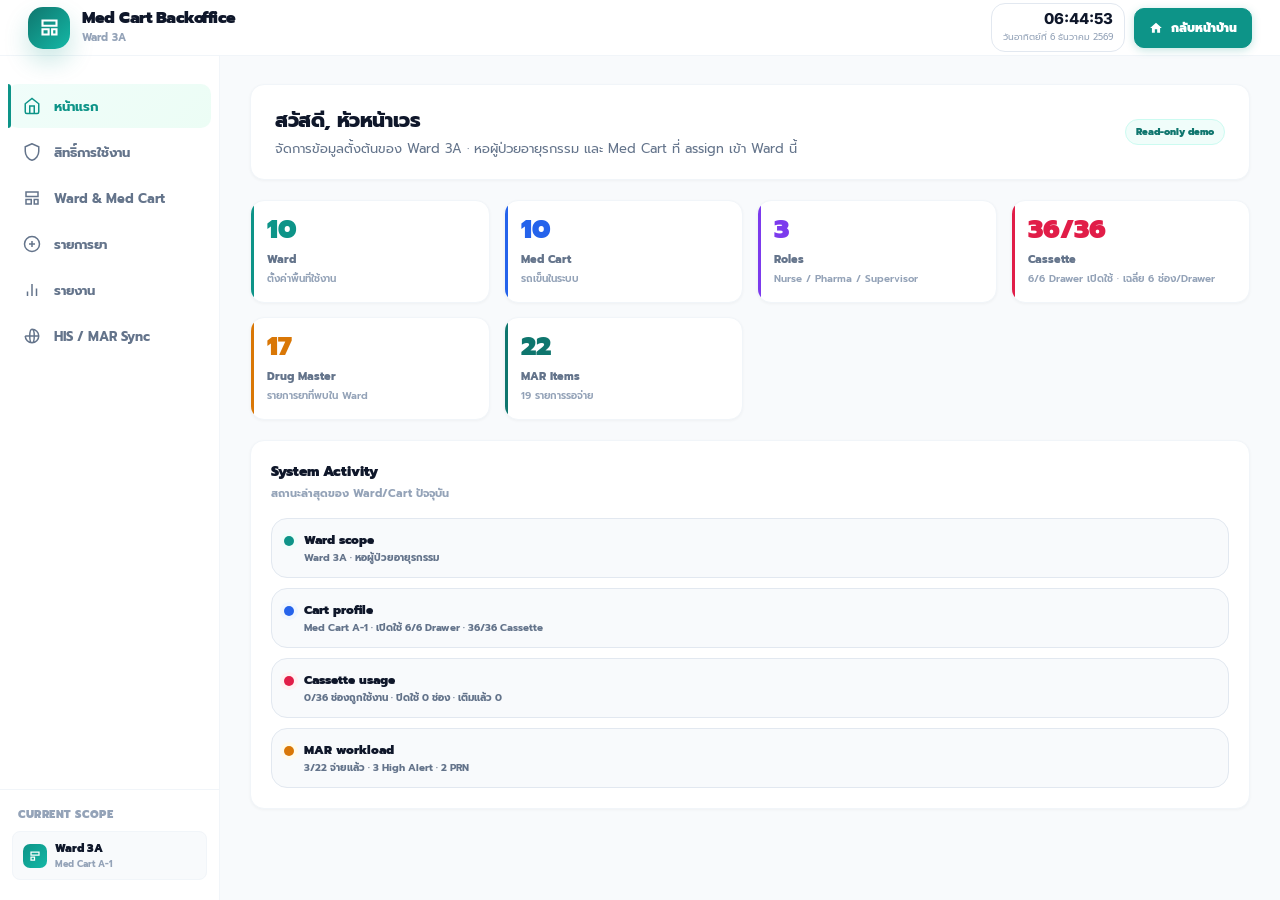
==== backoffice.html @ 848a408d "refactor: simplify backoffice dashboard, remove duplicated content - Removed hero section that dupli" ====
<!DOCTYPE html>
<html lang="th">
<head>
    <meta charset="UTF-8">
    <meta name="viewport" content="width=device-width, initial-scale=1.0">
    <title>ระบบหลังบ้าน | Med Cart</title>
    <link href="https://fonts.googleapis.com/css2?family=Prompt:wght@300;400;500;600;700;800&family=Inter:wght@400;600;700;800&display=swap" rel="stylesheet">
    <style>
        *, *::before, *::after { box-sizing: border-box; margin: 0; padding: 0; }
        :root {
            --green:#0D9488;
            --green-dark:#0F766E;
            --text-1:#0F172A;
            --text-2:#64748B;
            --text-3:#94A3B8;
            --border:#E2E8F0;
            --border-light:#F1F5F9;
            --bg:#F8FAFC;
            --white:#FFFFFF;
            --surface:#FFFFFF;
            --surface-2:#F8FAFC;
        }
        body {
            min-height: 100vh;
            font-family: 'Prompt','Inter',-apple-system,BlinkMacSystemFont,sans-serif;
            color: var(--text-1);
            background: var(--bg);
            overflow-x: hidden;
        }
        button { font-family: inherit; }
        .topbar {
            height: 56px;
            position: sticky;
            top: 0;
            z-index: 50;
            display: flex;
            align-items: center;
            justify-content: space-between;
            gap: 18px;
            padding: 0 28px;
            background: var(--white);
            border-bottom: 1px solid var(--border-light);
        }
        .brand { display:flex; align-items:center; gap:12px; min-width:0; }
        .brand-icon {
            width: 42px; height: 42px; border-radius: 15px;
            display:flex; align-items:center; justify-content:center;
            color:white; background:linear-gradient(135deg,var(--green-dark),#14B8A6);
            box-shadow:0 12px 24px rgba(13,148,136,0.22);
            flex-shrink:0;
        }
        .brand-title { font-size:16px; font-weight:900; letter-spacing:-.03em; line-height:1.1; }
        .brand-sub { font-size:10.5px; color:var(--text-3); margin-top:3px; font-weight:700; }
        .top-scope { display:flex; align-items:center; gap:8px; flex-wrap:wrap; justify-content:center; }
        .scope-chip {
            display:inline-flex; align-items:center; gap:7px;
            border:1px solid #CCFBF1; background:#F0FDFA; color:#0F766E;
            border-radius:999px; padding:7px 12px; font-size:11px; font-weight:850;
            white-space:nowrap;
        }
        .top-actions { display:flex; align-items:center; gap:9px; justify-content:flex-end; }
        .time-card {
            text-align:right; padding:7px 11px; border:1px solid var(--border);
            border-radius:14px; background:white;
        }
        .time { font-family:'Inter',sans-serif; font-weight:800; font-size:15px; line-height:1; }
        .date { font-size:9px; color:var(--text-3); margin-top:4px; white-space:nowrap; }
        .btn {
            border:1px solid var(--border); border-radius:10px; padding:10px 14px;
            background:white; color:var(--text-2); font-size:12px; font-weight:850;
            cursor:pointer; display:inline-flex; align-items:center; gap:8px;
            transition:transform .16s, box-shadow .16s, border-color .16s, background .16s;
        }
        .btn:hover { transform:translateY(-1px); box-shadow:0 4px 12px rgba(15,23,42,0.08); border-color:#CBD5E1; }
        .btn.primary { background: var(--green); color:white; border-color:var(--green); box-shadow:0 2px 8px rgba(13,148,136,0.25); }
        .btn.primary:hover { box-shadow:0 4px 16px rgba(13,148,136,0.35); }

        /* ── SIDEBAR LAYOUT ── */
        body { display:flex; flex-direction:column; }
        .bo-layout { display:flex; flex:1; min-height:calc(100vh - 56px); }
        .bo-sidebar {
            width:220px; flex-shrink:0; background:var(--white);
            border-right:1px solid var(--border-light);
            padding:20px 0; display:flex; flex-direction:column;
            overflow-y:auto;
        }
        .bo-sidebar-header { padding:0 16px 20px; border-bottom:1px solid var(--border-light); margin-bottom:16px; }
        .bo-brand-compact { display:flex; align-items:center; gap:10px; }
        .bo-brand-compact-icon { width:32px; height:32px; border-radius:10px; background:linear-gradient(135deg,var(--green-dark),#14B8A6); display:flex; align-items:center; justify-content:center; color:white; font-weight:700; font-size:14px; }
        .bo-sidebar-nav { flex:1; display:flex; flex-direction:column; gap:2px; padding:0 8px; }
        .bo-nav-item {
            display:flex; align-items:center; gap:12px; padding:12px 14px; cursor:pointer;
            border-radius:10px; font-size:13px; font-weight:700; color:var(--text-2);
            transition:all .15s; position:relative;
        }
        .bo-nav-item:hover { background:var(--bg); color:var(--text-1); }
        .bo-nav-item.active { background:linear-gradient(135deg,#F0FDFA,#ECFDF5); color:var(--green); }
        .bo-nav-item.active::before { content:''; position:absolute; left:0; width:3px; height:100%; background:var(--green); border-radius:0 3px 3px 0; }
        .bo-nav-icon { width:20px; height:20px; display:flex; align-items:center; justify-content:center; flex-shrink:0; }
        .bo-sidebar-bottom { padding:16px 12px 0; border-top:1px solid var(--border-light); margin-top:auto; }
        .bo-sidebar-context { font-size:11px; font-weight:850; color:var(--text-3); text-transform:uppercase; letter-spacing:.05em; margin-bottom:8px; padding:0 6px; }
        .bo-context-chip { display:flex; align-items:center; gap:8px; background:var(--bg); border:1px solid var(--border-light); border-radius:8px; padding:8px 10px; font-size:12px; color:var(--text-1); font-weight:700; }

        .bo-content { flex:1; display:flex; flex-direction:column; overflow-y:auto; background:var(--bg); }
        .bo-body { padding:28px; flex:1; }
        .bo-inner { max-width:1000px; margin:0 auto; display:flex; flex-direction:column; gap:20px; width:100%; }

        /* ── Welcome Bar ── */
        .bo-welcome {
            display:flex; align-items:center; justify-content:space-between; gap:16px;
            background:var(--white); border:1px solid var(--border-light); border-radius:14px;
            padding:20px 24px; box-shadow:0 1px 3px rgba(0,0,0,0.04);
        }
        .bo-welcome-title { font-size:20px; font-weight:800; color:var(--text-1); letter-spacing:-.02em; }
        .bo-welcome-sub { font-size:13px; color:var(--text-2); margin-top:4px; line-height:1.5; }
        .bo-welcome-sub strong { color:var(--green); font-weight:800; }
        .bo-welcome-right { display:flex; align-items:center; gap:8px; flex-shrink:0; }
        .bo-hero {
            display:grid; grid-template-columns:minmax(0,1fr) 320px; gap:18px;
            background:var(--white); border:1px solid var(--border-light);
            border-radius:16px; padding:24px; position:relative; overflow:hidden;
            box-shadow:0 1px 3px rgba(0,0,0,0.04);
        }
        .bo-hero::before {
            content:''; position:absolute; left:0; top:0; width:4px; height:100%;
            background:var(--green); border-radius:16px 0 0 16px;
        }
        .bo-kicker { font-size:10px; font-weight:900; letter-spacing:.1em; text-transform:uppercase; color:var(--text-3); }
        .bo-title { font-size:24px; font-weight:900; letter-spacing:-.02em; margin-top:6px; color:var(--text-1); }
        .bo-sub { font-size:13px; line-height:1.7; color:var(--text-2); max-width:650px; margin-top:8px; }
        .chip-row { display:flex; gap:8px; flex-wrap:wrap; margin-top:16px; }
        .bo-chip {
            font-size:9.5px; font-weight:900; border-radius:999px; padding:5px 10px;
            background:white; border:1px solid var(--bo-border,#E2E8F0);
            color:var(--bo-color,#0D9488);
        }
        .bo-hero .bo-chip { background:#F0FDFA; border-color:#CCFBF1; color:#0F766E; }
        .bo-hero-card {
            background:var(--bg); border:1px solid var(--border-light);
            border-radius:16px; padding:18px; backdrop-filter:none; position:relative; z-index:1;
        }
        .bo-hero-card .label { font-size:10px; font-weight:850; color:var(--text-3); text-transform:uppercase; letter-spacing:.12em; }
        .bo-hero-card .value { font-size:20px; font-weight:950; margin-top:6px; color:var(--green); }
        .bo-hero-card .note { font-size:12px; line-height:1.6; color:var(--text-2); margin-top:10px; }
        .bo-stat-grid { display:grid; grid-template-columns:repeat(4,minmax(0,1fr)); gap:14px; }
        .bo-stat {
            background:var(--white); border:1px solid var(--border-light); border-radius:14px; padding:16px;
            box-shadow:0 1px 3px rgba(0,0,0,0.04); min-height:100px; position:relative; overflow:hidden;
        }
        .bo-stat::before { content:''; position:absolute; inset:0 auto 0 0; width:3px; background:var(--bo-accent,#0D9488); border-radius:0 2px 2px 0; }
        .bo-stat-num { font-size:26px; font-weight:900; color:var(--bo-accent,#0D9488); line-height:1; }
        .bo-stat-label { font-size:11px; color:var(--text-2); font-weight:800; margin-top:8px; }
        .bo-stat-sub { font-size:10px; color:var(--text-3); font-weight:600; margin-top:4px; line-height:1.4; }
        .bo-grid { display:grid; grid-template-columns:1fr 300px; gap:20px; align-items:start; }
        .bo-panel { background:var(--white); border:1px solid var(--border-light); border-radius:14px; padding:20px; box-shadow:0 1px 3px rgba(0,0,0,0.04); }
        .bo-panel-head { display:flex; align-items:center; justify-content:space-between; gap:12px; margin-bottom:16px; }
        .bo-panel-title { font-size:14px; font-weight:900; color:var(--text-1); }
        .bo-panel-sub { font-size:11px; color:var(--text-3); font-weight:700; margin-top:3px; }
        .bo-mod-grid { display:grid; grid-template-columns:repeat(2,minmax(0,1fr)); gap:12px; }
        .bo-module {
            border:1.5px solid var(--bo-border,#E2E8F0); background:var(--white);
            border-radius:14px; padding:16px; min-height:120px; display:flex; flex-direction:column; gap:12px;
            cursor:pointer; transition:transform .15s, box-shadow .15s, border-color .15s; text-align:left;
        }
        .bo-module:hover { transform:translateY(-1px); box-shadow:0 4px 12px rgba(15,23,42,0.08); border-color:var(--bo-color,#0D9488); }
        .bo-module.locked { opacity:0.6; cursor:not-allowed; }
        .bo-module-top { display:flex; align-items:flex-start; justify-content:space-between; gap:12px; }
        .bo-module-icon {
            width:40px; height:40px; border-radius:12px; display:flex; align-items:center; justify-content:center;
            color:white; background:var(--bo-color,#0D9488);
            box-shadow:0 4px 12px rgba(13,148,136,0.2);
            flex-shrink:0;
        }
        .bo-module-title { font-size:13px; font-weight:900; color:var(--text-1); }
        .bo-module-desc { font-size:11px; color:var(--text-2); line-height:1.5; font-weight:600; }
        .bo-module-foot { margin-top:auto; display:flex; align-items:center; justify-content:space-between; gap:8px; font-size:10px; }
        .bo-timeline { display:flex; flex-direction:column; gap:10px; }
        .bo-log { display:flex; align-items:flex-start; gap:10px; padding:12px; background:#F8FAFC; border:1px solid #E2E8F0; border-radius:16px; }
        .bo-log-dot { width:10px; height:10px; border-radius:50%; background:var(--bo-color,#0D9488); margin-top:5px; flex-shrink:0; box-shadow:0 0 0 4px var(--bo-bg,#F0FDFA); }
        .bo-log-title { font-size:12px; font-weight:900; color:#0F172A; }
        .bo-log-sub { font-size:10px; color:#64748B; font-weight:650; margin-top:2px; line-height:1.4; }
        .toast {
            position:fixed; left:50%; bottom:28px; transform:translateX(-50%) translateY(20px);
            background:#0F172A; color:white; padding:12px 18px; border-radius:999px;
            font-size:12px; font-weight:800; opacity:0; pointer-events:none;
            transition:all .22s ease; z-index:10080; box-shadow:0 16px 38px rgba(15,23,42,0.26);
        }
        .toast.show { opacity:1; transform:translateX(-50%) translateY(0); }
        /* ── PERMISSION MODAL ──────────────────────── */
        .modal-backdrop {
            display:none; position:fixed; inset:0; z-index:10050;
            align-items:center; justify-content:center;
            background:rgba(15,23,42,0.5); backdrop-filter:blur(10px); padding:20px;
        }
        .modal-card {
            width:100%; max-width:780px; height:88vh; max-height:88vh; overflow:hidden;
            display:flex; flex-direction:column;
            background:white; border-radius:24px; box-shadow:0 32px 80px rgba(0,0,0,0.28);
        }

        /* Header */
        .modal-head {
            position:relative; overflow:hidden;
            background:var(--white); color:var(--text-1); flex-shrink:0;
            border-bottom:2px solid var(--green);
        }
        .modal-head::before {
            content:''; position:absolute; width:300px; height:300px; border-radius:50%;
            background:transparent; top:-120px; right:-60px; pointer-events:none;
        }
        .modal-head::after {
            content:''; position:absolute; width:160px; height:160px; border-radius:50%;
            background:transparent; bottom:-60px; left:60px; pointer-events:none;
        }
        .modal-head-top {
            position:relative; z-index:1;
            padding:22px 24px 16px; display:flex; align-items:flex-start;
            justify-content:space-between; gap:12px;
        }
        .modal-head-left { display:flex; align-items:center; gap:14px; }
        .modal-head-icon {
            width:46px; height:46px; border-radius:14px; flex-shrink:0;
            background:var(--bg); display:flex; align-items:center; justify-content:center; color:var(--green);
        }
        .modal-title { font-size:19px; font-weight:900; letter-spacing:-.3px; color:var(--text-1); }
        .modal-sub { font-size:12px; color:var(--text-2); margin-top:3px; }
        .modal-chips { display:flex; gap:8px; margin-top:9px; }
        .modal-chip {
            background:var(--bg); border:1px solid var(--border-light);
            border-radius:999px; padding:4px 11px; font-size:11px; font-weight:700; color:var(--text-2);
        }
        .modal-chip strong { font-weight:900; margin-right:2px; color:var(--text-1); }
        .modal-close {
            width:34px; height:34px; border:1px solid var(--border); border-radius:10px;
            background:white; color:var(--text-2); cursor:pointer;
            display:flex; align-items:center; justify-content:center; flex-shrink:0;
            transition:background .15s, color .15s;
        }
        .modal-close:hover { background:var(--bg); color:var(--text-1); }

        /* Tabs inside header */
        .modal-tabs {
            position:relative; z-index:1;
            display:flex; padding:0 24px;
            border-top:1px solid var(--border-light);
        }
        .modal-tab {
            padding:12px 18px; font-size:13px; font-weight:800; cursor:pointer;
            border:none; background:transparent; color:var(--text-2);
            font-family:'Prompt',sans-serif; border-bottom:3px solid transparent;
            transition:color .18s, border-color .18s;
        }
        .modal-tab.active { color:var(--green); border-bottom-color:var(--green); }
        .modal-tab:hover:not(.active) { color:var(--text-1); }

        /* Body */
        .modal-body { flex:1; overflow:hidden; padding:0; min-height:1px; }

        /* ── ROLE PERMISSION MATRIX (Tab 1) ───── */
        .pm-matrix-wrap { overflow-x:auto; }
        .pm-matrix { width:100%; border-collapse:collapse; min-width:420px; }
        .pm-matrix thead th {
            padding:14px 10px 12px; font-size:11px; font-weight:800; color:#64748B;
            text-align:center; border-bottom:2px solid #F1F5F9;
            background:white; position:sticky; top:0; z-index:2;
        }
        .pm-matrix thead th.pm-col-left { text-align:left; padding-left:20px; min-width:190px; }
        .pm-matrix tbody tr:hover td { background:#FAFBFE; }
        .pm-matrix tbody td {
            padding:11px 10px; border-bottom:1px solid #F8FAFC;
            vertical-align:middle; text-align:center;
        }
        .pm-matrix tbody td.pm-col-left { text-align:left; padding-left:20px; padding-right:12px; }
        .pm-matrix tbody tr:last-child td { border-bottom:none; }
        .pm-role-col-head { display:flex; flex-direction:column; align-items:center; gap:5px; }
        .pm-role-col-icon { width:32px; height:32px; border-radius:10px; margin-bottom:1px; display:flex; align-items:center; justify-content:center; }
        .pm-role-col-count { font-size:10px; font-weight:800; border-radius:999px; padding:2px 9px; }
        .pm-perm-icon { width:30px; height:30px; border-radius:8px; flex-shrink:0; display:flex; align-items:center; justify-content:center; }
        .pm-perm-name { font-size:13px; font-weight:800; color:#0F172A; }
        .pm-perm-desc { font-size:11px; color:#94A3B8; margin-top:1px; }

        /* Toggle switch */
        .pm-toggle { position:relative; width:44px; height:26px; flex-shrink:0; display:inline-block; cursor:pointer; }
        .pm-toggle-track { position:absolute; inset:0; border-radius:999px; background:#CBD5E1; transition:background .2s; }
        .pm-toggle-knob { position:absolute; top:3px; left:3px; width:20px; height:20px; border-radius:50%; background:white; box-shadow:0 1px 4px rgba(0,0,0,0.22); transition:transform .2s; }
        .pm-toggle.on .pm-toggle-track { background:linear-gradient(135deg,#059669,#10B981); }
        .pm-toggle.on .pm-toggle-knob { transform:translateX(18px); }

        /* ── MASTER-DETAIL LAYOUT (Tab 2) ── */
        .pm-md-layout { display:flex; height:100%; }
        /* Left panel — user list */
        .pm-md-left {
            width:220px; flex-shrink:0; display:flex; flex-direction:column;
            border-right:1.5px solid #F1F5F9; overflow:hidden;
        }
        .pm-md-search { padding:10px 12px; border-bottom:1px solid #F1F5F9; flex-shrink:0; }
        .pm-md-search-wrap { position:relative; }
        .pm-md-search-icon { position:absolute; left:9px; top:50%; transform:translateY(-50%); color:#94A3B8; pointer-events:none; }
        .pm-md-search-input { width:100%; padding:7px 28px 7px 30px; border:1.5px solid #E2E8F0; border-radius:9px; font-family:'Prompt',sans-serif; font-size:11px; background:#F8FAFC; color:#0F172A; outline:none; transition:border-color .15s; }
        .pm-md-search-input:focus { border-color:#A78BFA; background:white; }
        .pm-md-clear { position:absolute; right:8px; top:50%; transform:translateY(-50%); border:none; background:none; cursor:pointer; color:#94A3B8; font-size:15px; line-height:1; padding:0; }
        .pm-rf-bar { display:flex; gap:4px; padding:6px 12px 10px; flex-wrap:wrap; flex-shrink:0; border-bottom:1px solid #F1F5F9; }
        .pm-rf-chip { border:1.5px solid #E2E8F0; border-radius:999px; padding:4px 10px; font-family:'Prompt',sans-serif; font-size:10px; font-weight:800; cursor:pointer; background:white; color:#64748B; transition:all .12s; white-space:nowrap; }
        .pm-rf-chip.active { border-color:#C4B5FD; color:#6D28D9; background:#F5F3FF; }
        .pm-user-list { flex:1; overflow-y:auto; }
        .pm-user-item {
            display:flex; align-items:center; gap:9px; padding:10px 12px;
            cursor:pointer; transition:background .1s; border-bottom:1px solid #F8FAFC; user-select:none;
        }
        .pm-user-item:hover { background:#F8FAFC; }
        .pm-user-item.selected { background:#F5F3FF; border-left:3px solid #7C3AED; padding-left:9px; }
        .pm-ov-count { font-size:9px; font-weight:900; border-radius:999px; padding:2px 6px; background:#EDE9FE; color:#6D28D9; white-space:nowrap; flex-shrink:0; }
        /* Right panel — permission detail */
        .pm-md-right { flex:1; overflow-y:auto; min-width:0; display:flex; flex-direction:column; }
        .pm-detail-empty {
            flex:1; display:flex; flex-direction:column; align-items:center; justify-content:center;
            color:#94A3B8; font-size:13px; text-align:center; gap:10px; padding:32px;
        }
        .pm-detail-header { padding:16px 20px 14px; border-bottom:2px solid #F1F5F9; flex-shrink:0; }
        .pm-detail-perm-row {
            display:flex; align-items:center; gap:12px; padding:13px 20px;
            border-bottom:1px solid #F8FAFC; transition:background .1s;
        }
        .pm-detail-perm-row:last-child { border-bottom:none; }
        .pm-detail-perm-row.overridden { background:#FFFBEB; }
        .pm-detail-perm-row:hover { background:#FAFBFE; }
        .pm-detail-perm-row.overridden:hover { background:#FEF9C3; }
        .pm-pov-icon { width:30px; height:30px; border-radius:9px; flex-shrink:0; display:flex; align-items:center; justify-content:center; }
        .pm-pov-info { flex:1; min-width:0; }
        .pm-pov-name { font-size:12px; font-weight:800; color:#0F172A; }
        .pm-pov-desc { font-size:10px; color:#94A3B8; margin-top:1px; }
        /* 3-way segmented control */
        .pm-seg3 { display:flex; border:1.5px solid #E2E8F0; border-radius:10px; overflow:hidden; flex-shrink:0; }
        .pm-seg3-btn {
            border:none; padding:7px 11px; font-family:'Prompt',sans-serif;
            font-size:11px; font-weight:800; cursor:pointer; color:#94A3B8;
            background:transparent; transition:all .13s; white-space:nowrap;
        }
        .pm-seg3-btn + .pm-seg3-btn { border-left:1.5px solid #E2E8F0; }
        .pm-seg3-btn.s-role    { background:#F1F5F9; color:#475569; }
        .pm-seg3-btn.s-include { background:#D1FAE5; color:#047857; }
        .pm-seg3-btn.s-exclude { background:#FEE2E2; color:#B91C1C; }
        /* Shared */
        .pm-avatar { width:36px; height:36px; border-radius:10px; flex-shrink:0; display:flex; align-items:center; justify-content:center; color:white; font-size:12px; font-weight:900; }
        .pm-user-name { font-size:12px; font-weight:800; color:#0F172A; }
        .pm-user-meta { font-size:10px; color:#94A3B8; margin-top:1px; }
        .pm-role-pill { display:inline-block; border-radius:999px; padding:2px 8px; font-size:10px; font-weight:800; }
        .pm-no-results { padding:28px 12px; text-align:center; color:#94A3B8; font-size:12px; line-height:1.7; }

        /* Foot */
        .modal-foot {
            padding:14px 24px; border-top:1px solid #F1F5F9;
            display:flex; gap:10px; flex-shrink:0;
        }
        .modal-foot button { flex:1; justify-content:center; }
        /* ── WARD & MED CART MODAL ─────────────── */
        .wm-md-layout { display:flex; height:100%; min-height:0; }
        .wm-md-left {
            width:240px; height:100%; flex-shrink:0; display:flex; flex-direction:column;
            border-right:1.5px solid #F1F5F9; overflow:hidden;
        }
        .wm-left-head {
            padding:12px 14px; border-bottom:1px solid #F1F5F9;
            display:flex; align-items:center; justify-content:space-between; flex-shrink:0;
        }
        .wm-left-title { font-size:11px; font-weight:900; color:#64748B; text-transform:uppercase; letter-spacing:.08em; }
        .wm-left-tools {
            padding:10px 12px; border-bottom:1px solid #F1F5F9; display:flex; flex-direction:column; gap:8px;
            background:#FBFCFD; flex-shrink:0;
        }
        .wm-search { position:relative; }
        .wm-search svg { position:absolute; left:10px; top:50%; transform:translateY(-50%); color:#94A3B8; pointer-events:none; }
        .wm-search input {
            width:100%; border:1.5px solid #E2E8F0; border-radius:10px; padding:8px 30px 8px 32px;
            font-family:'Prompt',sans-serif; font-size:11px; font-weight:650; color:#0F172A; outline:none;
            background:white; transition:border-color .15s, box-shadow .15s;
        }
        .wm-search input:focus { border-color:#0D9488; box-shadow:0 0 0 3px rgba(13,148,136,0.08); }
        .wm-search button {
            position:absolute; right:8px; top:50%; transform:translateY(-50%); border:none; background:transparent;
            color:#94A3B8; cursor:pointer; font-size:15px; line-height:1;
        }
        .wm-filter-row { display:flex; gap:5px; flex-wrap:wrap; }
        .wm-filter-chip {
            border:1.5px solid #E2E8F0; border-radius:999px; padding:4px 8px;
            font-family:'Prompt',sans-serif; font-size:9.5px; font-weight:850; color:#64748B; background:white;
            cursor:pointer; transition:all .12s;
        }
        .wm-filter-chip.active { border-color:#99F6E4; color:#0F766E; background:#F0FDFA; }
        .wm-add-btn {
            width:26px; height:26px; border-radius:8px;
            background:linear-gradient(135deg,#0D9488,#14B8A6);
            color:white; border:none; cursor:pointer; font-size:18px; line-height:1;
            display:flex; align-items:center; justify-content:center;
            transition:transform .15s, box-shadow .15s;
        }
        .wm-add-btn:hover { transform:scale(1.1); box-shadow:0 4px 12px rgba(13,148,136,0.3); }
        .wm-item-list { flex:1; overflow-y:auto; min-height:0; }
        .wm-item {
            display:flex; align-items:center; gap:10px;
            padding:10px 14px; cursor:pointer; border-bottom:1px solid #F8FAFC;
            transition:background .1s; position:relative;
        }
        .wm-item:hover { background:#F8FAFC; }
        .wm-item.selected { background:#F0FDF9; border-left:3px solid #0D9488; padding-left:11px; }
        .wm-item-dot { width:8px; height:8px; border-radius:50%; flex-shrink:0; }
        .wm-item-info { flex:1; min-width:0; }
        .wm-item-name { font-size:12px; font-weight:800; color:#0F172A; white-space:nowrap; overflow:hidden; text-overflow:ellipsis; }
        .wm-item-sub  { font-size:10px; color:#94A3B8; margin-top:1px; white-space:nowrap; overflow:hidden; text-overflow:ellipsis; }
        .wm-status-dot { width:7px; height:7px; border-radius:50%; flex-shrink:0; }
        .wm-status-dot.active      { background:#10B981; }
        .wm-status-dot.inactive    { background:#CBD5E1; }
        .wm-status-dot.maintenance { background:#F59E0B; }

        /* Right panel — form */
        .wm-md-right { flex:1; overflow-y:auto; min-width:0; min-height:0; display:flex; flex-direction:column; }
        .wm-empty {
            flex:1; display:flex; flex-direction:column; align-items:center; justify-content:center;
            color:#94A3B8; font-size:13px; text-align:center; gap:10px; padding:32px;
        }
        .wm-form-wrap { padding:20px 24px; display:flex; flex-direction:column; gap:0; }
        .wm-form-hero {
            display:flex; align-items:center; gap:14px; margin-bottom:20px;
            padding-bottom:18px; border-bottom:2px solid #F1F5F9;
        }
        .wm-form-avatar {
            width:50px; height:50px; border-radius:15px; flex-shrink:0;
            display:flex; align-items:center; justify-content:center;
            font-size:18px; font-weight:900; color:white;
        }
        .wm-form-hero-name { font-size:17px; font-weight:900; color:#0F172A; }
        .wm-form-hero-sub  { font-size:12px; color:#94A3B8; margin-top:3px; }
        .wm-section-head { font-size:10px; font-weight:900; color:#94A3B8; text-transform:uppercase; letter-spacing:.1em; margin-bottom:10px; margin-top:18px; }
        .wm-section-head:first-child { margin-top:0; }
        .wm-field-grid { display:grid; grid-template-columns:1fr 1fr; gap:10px; }
        .wm-field { display:flex; flex-direction:column; gap:5px; }
        .wm-field.full { grid-column:1/-1; }
        .wm-label { font-size:10px; font-weight:800; color:#475569; text-transform:uppercase; letter-spacing:.06em; }
        .wm-input, .wm-select {
            border:1.5px solid #E2E8F0; border-radius:10px; padding:9px 12px;
            font-family:'Prompt',sans-serif; font-size:13px; font-weight:600; color:#0F172A;
            background:white; outline:none; transition:border-color .15s, box-shadow .15s;
            width:100%;
        }
        .wm-input:focus, .wm-select:focus { border-color:#0D9488; box-shadow:0 0 0 3px rgba(13,148,136,0.1); }
        .wm-input[readonly] { background:#F8FAFC; color:#64748B; cursor:default; }
        .wm-select { cursor:pointer; }
        .wm-status-row { display:flex; gap:8px; }
        .wm-status-opt {
            flex:1; display:flex; align-items:center; justify-content:center; gap:6px;
            border:1.5px solid #E2E8F0; border-radius:10px; padding:9px 8px;
            cursor:pointer; font-size:11px; font-weight:800; color:#64748B;
            transition:all .15s;
        }
        .wm-status-opt.active   { border-color:#10B981; background:#F0FDF4; color:#047857; }
        .wm-status-opt.maintenance { border-color:#F59E0B; background:#FFFBEB; color:#92400E; }
        .wm-status-opt.inactive { border-color:#94A3B8; background:#F8FAFC; color:#475569; }
        .wm-occ-bar { height:7px; background:#F1F5F9; border-radius:999px; overflow:hidden; margin-top:4px; }
        .wm-occ-fill { height:100%; border-radius:999px; transition:width .4s; }
        .wm-color-row { display:flex; gap:8px; flex-wrap:wrap; }
        .wm-color-swatch {
            width:28px; height:28px; border-radius:8px; cursor:pointer;
            border:2px solid transparent; transition:transform .15s, border-color .15s;
        }
        .wm-color-swatch:hover { transform:scale(1.15); }
        .wm-color-swatch.selected { border-color:#0F172A; transform:scale(1.1); }
        .wm-cart-link {
            display:flex; align-items:center; gap:10px; padding:10px 12px;
            background:#F0FDF9; border:1.5px solid #99F6E4; border-radius:12px; margin-top:4px;
        }
        .wm-cart-link-icon { width:30px; height:30px; border-radius:8px; background:#0D9488; color:white; display:flex; align-items:center; justify-content:center; flex-shrink:0; }
        .wm-divider { height:1px; background:#F1F5F9; margin:18px 0; }
        .wm-stat-row { display:grid; grid-template-columns:repeat(3,1fr); gap:8px; }
        .wm-stat-row.four { grid-template-columns:repeat(4,1fr); }
        .wm-stat-row.five { grid-template-columns:repeat(5,1fr); }
        .wm-stat-card { background:#F8FAFC; border:1px solid #F1F5F9; border-radius:10px; padding:10px 12px; }
        .wm-stat-val { font-size:20px; font-weight:900; color:#0F172A; line-height:1; }
        .wm-stat-lbl { font-size:10px; color:#94A3B8; font-weight:700; margin-top:4px; }
        .wm-insight-grid { display:grid; grid-template-columns:repeat(2,minmax(0,1fr)); gap:8px; margin-bottom:14px; }
        .wm-insight {
            background:#F8FAFC; border:1px solid #E2E8F0; border-radius:12px; padding:10px 12px;
            display:flex; align-items:flex-start; gap:9px;
        }
        .wm-insight-icon {
            width:28px; height:28px; border-radius:9px; display:flex; align-items:center; justify-content:center;
            flex-shrink:0; color:white; background:var(--wm-insight-color,#0D9488);
        }
        .wm-insight-title { font-size:11px; font-weight:900; color:#0F172A; }
        .wm-insight-sub { font-size:10px; color:#64748B; line-height:1.45; margin-top:2px; font-weight:650; }
        .wm-alert {
            border:1.5px solid var(--wm-alert-border,#FDE68A); border-radius:12px;
            background:var(--wm-alert-bg,#FFFBEB); padding:10px 12px; display:flex; gap:9px; align-items:flex-start;
            margin-bottom:14px;
        }
        .wm-alert strong { font-size:11px; color:var(--wm-alert-text,#92400E); }
        .wm-alert div { font-size:10px; color:#64748B; line-height:1.45; font-weight:650; }
        .wm-assignment-list { display:flex; flex-direction:column; gap:7px; margin-top:8px; }
        .wm-assignment {
            display:flex; align-items:center; justify-content:space-between; gap:10px;
            border:1px solid #E2E8F0; background:#F8FAFC; border-radius:10px; padding:9px 10px;
        }
        .wm-assignment-main { min-width:0; }
        .wm-assignment-title { font-size:11px; font-weight:900; color:#0F172A; white-space:nowrap; overflow:hidden; text-overflow:ellipsis; }
        .wm-assignment-sub { font-size:10px; color:#64748B; margin-top:1px; font-weight:650; }
        .wm-assignment-pill {
            border-radius:999px; padding:3px 8px; font-size:9.5px; font-weight:900;
            background:#F0FDFA; color:#0F766E; border:1px solid #99F6E4; white-space:nowrap;
        }
        .wm-empty-inline { color:#94A3B8; font-size:11px; line-height:1.6; text-align:center; padding:14px; border:1px dashed #CBD5E1; border-radius:12px; background:#F8FAFC; }
        .wm-drawer-map { background:#F8FAFC; border:1px solid #F1F5F9; border-radius:10px; padding:12px; }
        .wm-drawer-row { display:flex; align-items:center; gap:8px; margin-bottom:6px; }
        .wm-drawer-row:last-child { margin-bottom:0; }
        .wm-drawer-label { width:28px; height:28px; border-radius:7px; display:flex; align-items:center; justify-content:center; font-size:10px; font-weight:900; color:white; flex-shrink:0; }
        .wm-drawer-label.disabled { background:#CBD5E1 !important; color:#64748B; }
        .wm-cassette-row { display:flex; gap:5px; flex-wrap:wrap; }
        .wm-cassette { width:28px; height:28px; border-radius:6px; background:white; border:1.5px solid #E2E8F0; display:flex; align-items:center; justify-content:center; font-size:9px; font-weight:800; color:#94A3B8; }
        .wm-cassette.linked { border-color:#99F6E4; color:#0F766E; background:#F0FDFA; }
        .wm-cassette.assigned { border-color:#93C5FD; color:#1D4ED8; background:#EFF6FF; }
        .wm-cassette.in-progress { border-color:#FDE68A; color:#92400E; background:#FFFBEB; }
        .wm-cassette.filled { border-color:#86EFAC; color:#15803D; background:#F0FDF4; }
        .wm-cassette.disabled { border-color:#E2E8F0; color:#CBD5E1; background:#F1F5F9; }
        .wm-cassette.disabled.blocked { border-color:#FCA5A5; color:#991B1B; background:#FEF2F2; }
        .wm-cassette-note {
            display:flex; align-items:center; justify-content:space-between; gap:10px; flex-wrap:wrap;
            border:1px solid #E2E8F0; background:#F8FAFC; border-radius:10px; padding:9px 10px; margin-top:10px;
        }
        .wm-cassette-note-main { font-size:10px; color:#64748B; line-height:1.45; font-weight:700; }
        .wm-cassette-legend { display:flex; gap:6px; flex-wrap:wrap; }
        .wm-cassette-legend span {
            display:inline-flex; align-items:center; gap:5px; border:1px solid #E2E8F0; background:white;
            border-radius:999px; padding:3px 7px; font-size:9.5px; font-weight:850; color:#64748B;
        }
        .wm-cassette-legend i { width:8px; height:8px; border-radius:50%; display:inline-block; background:#CBD5E1; }
        .report-wrap { height:100%; overflow:auto; padding:18px; background:#F8FAFC; }
        .report-hero {
            border-radius:18px; padding:18px; color:white;
            background:linear-gradient(135deg,#0F766E 0%,#0D9488 55%,#14B8A6 100%);
            display:grid; grid-template-columns:1.35fr .65fr; gap:16px; align-items:stretch;
            box-shadow:0 4px 16px rgba(13,148,136,0.15);
        }
        .report-kicker { font-size:10px; font-weight:950; letter-spacing:.16em; text-transform:uppercase; color:rgba(255,255,255,0.8); }
        .report-title { font-size:24px; font-weight:950; letter-spacing:-.04em; margin-top:4px; color:white; }
        .report-sub { font-size:12px; color:rgba(255,255,255,0.85); line-height:1.6; margin-top:6px; max-width:560px; font-weight:650; }
        .report-hero-card { background:rgba(255,255,255,.12); border:1px solid rgba(255,255,255,.2); border-radius:14px; padding:14px; }
        .report-hero-card .label { font-size:10px; font-weight:900; color:rgba(255,255,255,0.8); text-transform:uppercase; letter-spacing:.12em; }
        .report-hero-card .value { font-size:26px; font-weight:950; margin-top:6px; line-height:1; color:white; }
        .report-hero-card .note { font-size:11px; color:rgba(255,255,255,0.85); margin-top:8px; line-height:1.5; font-weight:650; }
        .report-toolbar { display:flex; align-items:center; justify-content:space-between; gap:10px; flex-wrap:wrap; margin:14px 0; }
        .report-chip-row { display:flex; gap:7px; flex-wrap:wrap; }
        .report-chip {
            border:1px solid var(--border); background:white; color:var(--text-2); border-radius:999px;
            padding:5px 9px; font-size:10px; font-weight:850;
        }
        .report-chip.hot { border-color:#CCFBF1; color:#0F766E; background:#F0FDFA; }
        .report-actions { display:flex; gap:8px; flex-wrap:wrap; }
        .report-action-btn {
            border:1.5px solid var(--border); color:var(--text-2); background:white; border-radius:8px;
            font-family:'Prompt',sans-serif; font-size:10.5px; font-weight:900; padding:7px 10px; cursor:pointer;
            transition:all .15s;
        }
        .report-action-btn:hover { border-color:var(--green); color:var(--green); }
        .report-stat-grid { display:grid; grid-template-columns:repeat(4,minmax(0,1fr)); gap:10px; margin-bottom:12px; }
        .report-stat-card {
            background:white; border:1px solid #E2E8F0; border-radius:14px; padding:13px;
            box-shadow:0 8px 24px rgba(15,23,42,0.05);
        }
        .report-stat-val { font-size:22px; font-weight:950; color:var(--report-color,#0D9488); line-height:1; }
        .report-stat-label { font-size:10.5px; color:#334155; font-weight:900; margin-top:8px; }
        .report-stat-note { font-size:9.5px; color:#94A3B8; font-weight:700; margin-top:3px; line-height:1.4; }
        .report-layout { display:grid; grid-template-columns:1.15fr .85fr; gap:12px; align-items:start; }
        .report-panel {
            background:white; border:1px solid #E2E8F0; border-radius:16px; padding:14px;
            box-shadow:0 8px 24px rgba(15,23,42,0.05);
        }
        .report-panel + .report-panel { margin-top:12px; }
        .report-panel-head { display:flex; align-items:flex-start; justify-content:space-between; gap:12px; margin-bottom:12px; }
        .report-panel-title { font-size:13px; font-weight:950; color:#0F172A; }
        .report-panel-sub { font-size:10px; color:#94A3B8; font-weight:700; margin-top:2px; line-height:1.4; }
        .report-status-pill {
            border-radius:999px; padding:4px 8px; font-size:9.5px; font-weight:950; white-space:nowrap;
            border:1px solid var(--report-pill-border,#CCFBF1); background:var(--report-pill-bg,#F0FDFA); color:var(--report-pill-color,#0F766E);
        }
        .report-progress { height:9px; border-radius:999px; background:#F1F5F9; overflow:hidden; margin:10px 0 12px; }
        .report-progress span { display:block; height:100%; width:0; background:linear-gradient(90deg,#0D9488,#14B8A6); border-radius:999px; }
        .report-table { display:flex; flex-direction:column; gap:8px; }
        .report-row {
            display:grid; grid-template-columns:1fr auto; gap:10px; align-items:center;
            border:1px solid #F1F5F9; background:#F8FAFC; border-radius:12px; padding:10px;
        }
        .report-row-title { font-size:11px; font-weight:900; color:#0F172A; }
        .report-row-sub { font-size:9.8px; color:#64748B; font-weight:650; margin-top:2px; line-height:1.45; }
        .report-row-val { font-size:13px; font-weight:950; color:var(--report-row-color,#0D9488); white-space:nowrap; }
        .report-log-list { display:flex; flex-direction:column; gap:8px; }
        .report-log {
            display:grid; grid-template-columns:auto 1fr auto; gap:10px; align-items:flex-start;
            border:1px solid #F1F5F9; background:#F8FAFC; border-radius:12px; padding:10px;
        }
        .report-log-dot { width:10px; height:10px; border-radius:50%; margin-top:4px; background:var(--report-log-color,#0D9488); box-shadow:0 0 0 4px var(--report-log-bg,#F0FDFA); }
        .report-log-title { font-size:11px; font-weight:900; color:#0F172A; }
        .report-log-sub { font-size:9.8px; color:#64748B; font-weight:650; line-height:1.45; margin-top:2px; }
        .report-log-time { font-size:9.5px; color:#94A3B8; font-weight:850; white-space:nowrap; }
        .wm-danger-zone { margin-top:4px; padding:12px; background:#FFF1F2; border:1px solid #FECDD3; border-radius:10px; display:flex; align-items:center; justify-content:space-between; gap:12px; }
        .wm-danger-text { font-size:11px; color:#BE123C; font-weight:700; }
        .wm-danger-btn { border:1.5px solid #FECDD3; background:white; color:#BE123C; border-radius:8px; padding:6px 12px; font-size:11px; font-weight:800; cursor:pointer; font-family:'Prompt',sans-serif; transition:all .15s; }
        .wm-danger-btn:hover { background:#FFF1F2; border-color:#FB7185; }

        @media (max-width: 980px) {
            .topbar { height:auto; padding:14px 18px; align-items:flex-start; flex-direction:column; }
            .top-actions { width:100%; justify-content:space-between; }
            .bo-sidebar { display:none; }
            .bo-stat-grid { grid-template-columns:repeat(3,minmax(0,1fr)); }
            .bo-welcome { flex-direction:column; text-align:center; }
        }
        @media (max-width: 640px) {
            .bo-body { padding:16px; }
            .bo-stat-grid { grid-template-columns:1fr 1fr; }
            .bo-welcome-title { font-size:18px; }
            .time-card { display:none; }
            .wm-md-layout { flex-direction:column; }
            .wm-md-left { width:100%; height:260px; border-right:none; border-bottom:1.5px solid #F1F5F9; }
            .wm-field-grid, .wm-insight-grid { grid-template-columns:1fr; }
            .wm-stat-row, .wm-stat-row.four, .wm-stat-row.five { grid-template-columns:1fr; }
            .wm-status-row { flex-direction:column; }
            .report-hero, .report-layout, .report-stat-grid { grid-template-columns:1fr; }
        }
    </style>
</head>
<body>
    <header class="topbar">
        <div class="brand">
            <div class="brand-icon">
                <svg width="21" height="21" viewBox="0 0 24 24" fill="none" stroke="currentColor" stroke-width="2.4"><path d="M4 4h16v6H4z"/><path d="M4 14h7v6H4z"/><path d="M15 14h5v6h-5z"/></svg>
            </div>
            <div>
                <div class="brand-title">Med Cart Backoffice</div>
                <div class="brand-sub" id="topWard">Ward 3A</div>
            </div>
        </div>
        <div class="top-actions">
            <div class="time-card"><div class="time" id="clock">--:--</div><div class="date" id="dateStr">--</div></div>
            <button class="btn primary" onclick="goFrontOffice()">
                <svg width="14" height="14" viewBox="0 0 24 24" fill="currentColor"><path d="M10 20v-6h4v6h5v-8h3L12 3 2 12h3v8z"/></svg>
                กลับหน้าบ้าน
            </button>
        </div>
    </header>
    <!-- Hidden refs for JS -->
    <span id="topRole" style="display:none;">หัวหน้าเวร</span>
    <span id="topCart" style="display:none;">Med Cart A-1</span>

    <div class="bo-layout">
        <!-- ── SIDEBAR ── -->
        <aside class="bo-sidebar">
            <nav class="bo-sidebar-nav" style="padding-top:8px;">
                <div class="bo-nav-item active" onclick="boNavTo('home',this)">
                    <div class="bo-nav-icon"><svg width="18" height="18" viewBox="0 0 24 24" fill="none" stroke="currentColor" stroke-width="2"><path d="M3 9l9-7 9 7v11a2 2 0 01-2 2H5a2 2 0 01-2-2z"/><polyline points="9 22 9 12 15 12 15 22"/></svg></div>
                    หน้าแรก
                </div>
                <div class="bo-nav-item" onclick="boNavTo('perm',this)">
                    <div class="bo-nav-icon"><svg width="18" height="18" viewBox="0 0 24 24" fill="none" stroke="currentColor" stroke-width="2"><path d="M12 1L3 5v6c0 5.55 3.84 10.74 9 12 5.16-1.26 9-6.45 9-12V5l-9-4z"/></svg></div>
                    สิทธิ์การใช้งาน
                </div>
                <div class="bo-nav-item" onclick="boNavTo('ward',this)">
                    <div class="bo-nav-icon"><svg width="18" height="18" viewBox="0 0 24 24" fill="none" stroke="currentColor" stroke-width="2"><path d="M4 4h16v6H4z"/><path d="M4 14h7v6H4z"/><path d="M15 14h5v6h-5z"/></svg></div>
                    Ward & Med Cart
                </div>
                <div class="bo-nav-item" onclick="boNavTo('med',this)">
                    <div class="bo-nav-icon"><svg width="18" height="18" viewBox="0 0 24 24" fill="none" stroke="currentColor" stroke-width="2"><circle cx="12" cy="12" r="10"/><path d="M8 12h8M12 8v8"/></svg></div>
                    รายการยา
                </div>
                <div class="bo-nav-item" onclick="boNavTo('report',this)">
                    <div class="bo-nav-icon"><svg width="18" height="18" viewBox="0 0 24 24" fill="none" stroke="currentColor" stroke-width="2"><path d="M18 20V10M12 20V4M6 20v-6"/></svg></div>
                    รายงาน
                </div>
                <div class="bo-nav-item" onclick="boNavTo('his',this)">
                    <div class="bo-nav-icon"><svg width="18" height="18" viewBox="0 0 24 24" fill="none" stroke="currentColor" stroke-width="2"><path d="M21 12a9 9 0 01-9 9m9-9a9 9 0 00-9-9m9 9H3m9 9a9 9 0 01-9-9m9 9c1.66 0 3-4.03 3-9s-1.34-9-3-9m0 18c-1.66 0-3-4.03-3-9s1.34-9 3-9"/></svg></div>
                    HIS / MAR Sync
                </div>
            </nav>
            <div class="bo-sidebar-bottom">
                <div class="bo-sidebar-context">CURRENT SCOPE</div>
                <div class="bo-context-chip">
                    <div style="width:24px;height:24px;background:linear-gradient(135deg,var(--green),#14B8A6);border-radius:7px;display:flex;align-items:center;justify-content:center;">
                        <svg width="12" height="12" viewBox="0 0 24 24" fill="none" stroke="white" stroke-width="2.5"><path d="M4 4h16v6H4z"/><path d="M4 14h7v6H4z"/></svg>
                    </div>
                    <div>
                        <div style="font-size:11px;font-weight:850;color:var(--text-1);" id="sidebarWard">Ward 3A</div>
                        <div style="font-size:9px;color:var(--text-3);" id="sidebarCart">Med Cart A-1</div>
                    </div>
                </div>
            </div>
        </aside>

        <!-- ── CONTENT ── -->
        <div class="bo-content">
            <main class="bo-body">
                <div class="bo-inner">

                    <!-- Welcome bar — compact, no duplication -->
                    <section class="bo-welcome">
                        <div class="bo-welcome-left">
                            <h1 class="bo-welcome-title">สวัสดี, <span id="boWelcomeName">หัวหน้าเวร</span></h1>
                            <p class="bo-welcome-sub" id="boHeroSub">ภาพรวมระบบหลังบ้านของ <strong id="boWelcomeWard">Ward 3A</strong> — เลือกเมนูทางซ้ายเพื่อจัดการ</p>
                        </div>
                        <div class="bo-welcome-right">
                            <span class="bo-chip" id="boModeChip" style="background:#F0FDFA;border-color:#CCFBF1;color:#0F766E;">Supervisor mode</span>
                        </div>
                    </section>

                    <!-- Stats -->
                    <section class="bo-stat-grid" id="boStatGrid"></section>

                    <!-- Activity log — full width -->
                    <section class="bo-panel">
                        <div class="bo-panel-head">
                            <div>
                                <div class="bo-panel-title">System Activity</div>
                                <div class="bo-panel-sub">สถานะล่าสุดของ Ward/Cart ปัจจุบัน</div>
                            </div>
                        </div>
                        <div class="bo-timeline" id="boTimeline"></div>
                    </section>

                </div>
            </main>
        </div>
    </div>

    <!-- Hidden elements to preserve JS references -->
    <div style="display:none;">
        <span id="boRoleBadge"></span>
        <span id="boWardBadge"></span>
        <span id="boCartScope"></span>
        <span id="boAccessNote"></span>
        <div id="boModuleGrid"></div>
    </div>

    <div class="modal-backdrop" id="permModal" onclick="if(event.target===this) closePermModal()">
        <div class="modal-card" role="dialog" aria-modal="true" aria-labelledby="permModalTitle">
            <div class="modal-head">
                <div class="modal-head-top">
                    <div class="modal-head-left">
                        <div class="modal-head-icon">
                            <svg width="24" height="24" viewBox="0 0 24 24" fill="none" stroke="#0D9488" stroke-width="2" stroke-linecap="round" stroke-linejoin="round"><path d="M12 1L3 5v6c0 5.55 3.84 10.74 9 12 5.16-1.26 9-6.45 9-12V5l-9-4z"/><path d="M9 12l2 2 4-4" stroke-width="2.2"/></svg>
                        </div>
                        <div>
                            <div id="permModalTitle" class="modal-title">ตั้งค่าสิทธิ์การใช้งาน</div>
                            <div class="modal-sub">กำหนดสิทธิ์ตาม Role แล้วตั้งข้อยกเว้นรายบุคคลเมื่อจำเป็น</div>
                            <div class="modal-chips" id="pmChips"></div>
                        </div>
                    </div>
                    <button class="modal-close" onclick="closePermModal()" aria-label="ปิด">
                        <svg width="16" height="16" viewBox="0 0 24 24" fill="none" stroke="currentColor" stroke-width="2.5"><line x1="18" y1="6" x2="6" y2="18"/><line x1="6" y1="6" x2="18" y2="18"/></svg>
                    </button>
                </div>
                <div class="modal-tabs">
                    <button class="modal-tab active" data-tab="role" onclick="pmSetTab('role')">สิทธิ์ตาม Role</button>
                    <button class="modal-tab" data-tab="user" onclick="pmSetTab('user')">สิทธิ์ตามผู้ใช้</button>
                </div>
            </div>
            <div class="modal-body" id="permModalBody"></div>
            <div class="modal-foot">
                <button class="btn" onclick="closePermModal()">ยกเลิก</button>
                <button class="btn primary" onclick="savePermModal()">บันทึกสิทธิ์</button>
            </div>
        </div>
    </div>
    <!-- Ward & Med Cart Modal -->
    <div class="modal-backdrop" id="wardModal" onclick="if(event.target===this) closeWardModal()">
        <div class="modal-card" style="max-width:820px;" role="dialog" aria-modal="true">
            <div class="modal-head">
                <div class="modal-head-top">
                    <div class="modal-head-left">
                        <div class="modal-head-icon">
                            <svg width="24" height="24" viewBox="0 0 24 24" fill="none" stroke="#0D9488" stroke-width="2" stroke-linecap="round" stroke-linejoin="round"><path d="M3 21h18"/><path d="M5 21V7l8-4v18"/><path d="M19 21V11l-6-4"/><path d="M9 9h1"/><path d="M9 13h1"/><path d="M9 17h1"/></svg>
                        </div>
                        <div>
                            <div class="modal-title">Ward & Med Cart Assignment</div>
                            <div class="modal-sub">จัดการ Ward และ assign Med Cart เข้า Ward พร้อม Drawer / Cassette</div>
                            <div class="modal-chips" id="wmChips"></div>
                        </div>
                    </div>
                    <button class="modal-close" onclick="closeWardModal()" aria-label="ปิด">
                        <svg width="16" height="16" viewBox="0 0 24 24" fill="none" stroke="currentColor" stroke-width="2.5"><line x1="18" y1="6" x2="6" y2="18"/><line x1="6" y1="6" x2="18" y2="18"/></svg>
                    </button>
                </div>
                <div class="modal-tabs">
                    <button class="modal-tab active" data-wm-tab="ward" onclick="wmSetTab('ward')">Ward</button>
                    <button class="modal-tab" data-wm-tab="cart" onclick="wmSetTab('cart')">Med Cart</button>
                </div>
            </div>
            <div class="modal-body" id="wardModalBody"></div>
            <div class="modal-foot">
                <button class="btn" onclick="closeWardModal()">ปิด</button>
                <button class="btn primary" onclick="saveWardModal()">
                    <svg width="14" height="14" viewBox="0 0 24 24" fill="none" stroke="currentColor" stroke-width="2.5"><path d="M19 21H5a2 2 0 01-2-2V5a2 2 0 012-2h11l5 5v11a2 2 0 01-2 2z"/><polyline points="17 21 17 13 7 13 7 21"/><polyline points="7 3 7 8 15 8"/></svg>
                    บันทึกข้อมูล
                </button>
            </div>
        </div>
    </div>

    <div class="modal-backdrop" id="reportModal" onclick="if(event.target===this) closeReportModal()">
        <div class="modal-card" style="max-width:940px;" role="dialog" aria-modal="true" aria-labelledby="reportModalTitle">
            <div class="modal-head">
                <div class="modal-head-top">
                    <div class="modal-head-left">
                        <div class="modal-head-icon">
                            <svg width="24" height="24" viewBox="0 0 24 24" fill="none" stroke="#0D9488" stroke-width="2" stroke-linecap="round" stroke-linejoin="round"><path d="M14 2H6a2 2 0 00-2 2v16a2 2 0 002 2h12a2 2 0 002-2V8z"/><path d="M14 2v6h6"/><path d="M16 13H8"/><path d="M16 17H8"/><path d="M10 9H8"/></svg>
                        </div>
                        <div>
                            <div id="reportModalTitle" class="modal-title">รายงานและ Audit Log</div>
                            <div class="modal-sub">สรุป MAR, Cassette, Assignment และ activity ของ Ward ปัจจุบัน</div>
                            <div class="modal-chips" id="reportChips"></div>
                        </div>
                    </div>
                    <button class="modal-close" onclick="closeReportModal()" aria-label="ปิด">
                        <svg width="16" height="16" viewBox="0 0 24 24" fill="none" stroke="currentColor" stroke-width="2.5"><line x1="18" y1="6" x2="6" y2="18"/><line x1="6" y1="6" x2="18" y2="18"/></svg>
                    </button>
                </div>
            </div>
            <div class="modal-body" id="reportModalBody"></div>
            <div class="modal-foot">
                <button class="btn" onclick="closeReportModal()">ปิด</button>
                <button class="btn primary" style="border-color:#FDE68A;color:#92400E;background:linear-gradient(135deg,#FFFBEB,#FEF3C7);" onclick="reportExportMock()">
                    Export Report
                </button>
            </div>
        </div>
    </div>

    <div class="toast" id="toast"></div>

    <script>
        /* ── Sidebar Navigation ── */
        function boNavTo(target, el) {
            document.querySelectorAll('.bo-nav-item').forEach(n => n.classList.remove('active'));
            if (el) el.classList.add('active');
            switch(target) {
                case 'perm':  openPermPanel(); break;
                case 'ward':  openWardModal(); break;
                case 'report': openReportModal(); break;
                case 'med': showToast('เปิดโมดูลรายการยา (Demo)'); break;
                case 'his': showToast('เปิดโมดูล HIS/MAR Sync (Demo)'); break;
                default: break; // 'home' stays on dashboard
            }
        }

        const DEFAULT_DEMO_WARD = 'Ward 3A';
        const STANDARD_CART_DRAWERS = 6;
        const STANDARD_CART_CASSETTES = 36;
        const CASSETTE_LOCK_STORE = 'mcCassetteModeLocks';
        const CASSETTE_COMPLETED_STORE = 'mcCassetteModeCompleted';
        const CASSETTE_ASSIGNMENT_STORE = 'mcCassetteAssignments';
        const CASSETTE_INVENTORY_STORE = 'mcCassetteInventory';

        const wardInfo = {
            'Ward 3A': { desc:'หอผู้ป่วยอายุรกรรม', floor:'ชั้น 3', beds:'24/30 เตียง', patients:'8 ผู้ป่วย', cart:'Med Cart A-1' },
            'Ward 3B': { desc:'ศัลยกรรมชาย', floor:'ชั้น 3', beds:'28/30 เตียง', patients:'26 ผู้ป่วย', cart:'Med Cart A-2' },
            'Ward 4A': { desc:'กุมารเวชกรรม', floor:'ชั้น 4', beds:'18/20 เตียง', patients:'15 ผู้ป่วย', cart:'Med Cart B-1' },
            'Ward 4B': { desc:'สูติ-นรีเวชกรรม', floor:'ชั้น 4', beds:'22/25 เตียง', patients:'20 ผู้ป่วย', cart:'Med Cart B-2' },
            'Ward 5A': { desc:'ออร์โธปิดิกส์', floor:'ชั้น 5', beds:'24/30 เตียง', patients:'22 ผู้ป่วย', cart:'Med Cart C-1' },
            'Ward 5B': { desc:'อายุรกรรมชาย', floor:'ชั้น 5', beds:'29/30 เตียง', patients:'29 ผู้ป่วย', cart:'Med Cart C-2' },
            'Ward 6A': { desc:'จักษุวิทยา', floor:'ชั้น 6', beds:'10/15 เตียง', patients:'8 ผู้ป่วย', cart:'Med Cart D-1' },
            'Ward 7A': { desc:'โสต ศอ นาสิก', floor:'ชั้น 7', beds:'12/20 เตียง', patients:'10 ผู้ป่วย', cart:'Med Cart D-2' },
            'ICU': { desc:'ผู้ป่วยวิกฤต', floor:'ชั้น 2', beds:'8/10 เตียง', patients:'8 ผู้ป่วย', cart:'Med Cart ICU-1' },
            'ER': { desc:'ห้องฉุกเฉิน', floor:'ชั้น 1', beds:'14/20 เตียง', patients:'11 ผู้ป่วย', cart:'Med Cart ER-1' }
        };

        const wardMetricOverrides = {
            'Ward 3A': { total:22, done:3, pending:19, highAlert:3, prn:2, drugMaster:17 },
            'Ward 5A': { total:69, done:8, pending:61, highAlert:12, prn:11, drugMaster:14 }
        };

        function escHtml(value) {
            return String(value ?? '').replace(/[&<>"']/g, function(ch) {
                return ({ '&':'&amp;', '<':'&lt;', '>':'&gt;', '"':'&quot;', "'":'&#39;' })[ch];
            });
        }

        function tick() {
            const now = new Date();
            document.getElementById('clock').textContent = now.toLocaleTimeString('th-TH', { hour:'2-digit', minute:'2-digit', second:'2-digit' });
            document.getElementById('dateStr').textContent = now.toLocaleDateString('th-TH', { weekday:'long', year:'numeric', month:'long', day:'numeric' });
        }

        function parseStore(key) {
            try { return JSON.parse(sessionStorage.getItem(key) || '{}') || {}; } catch (e) { return {}; }
        }

        function getRole() {
            return sessionStorage.getItem('mcRole') || 'nurse';
        }

        function getRoleText() {
            const saved = sessionStorage.getItem('mcRoleText');
            const map = { nurse:'พยาบาล', pharma:'เภสัชกร', doctor:'แพทย์', super:'หัวหน้าเวร' };
            return saved || map[getRole()] || 'ผู้ใช้งาน';
        }

        function getWardName() {
            const ward = sessionStorage.getItem('mcWard') || DEFAULT_DEMO_WARD;
            return wardInfo[ward] ? ward : (Object.keys(wardInfo)[0] || DEFAULT_DEMO_WARD);
        }

        function getCurrentWardInfo() {
            return wardInfo[getWardName()] || wardInfo[DEFAULT_DEMO_WARD] || { desc:'ยังไม่ได้ตั้งค่า Ward', floor:'-', beds:'0/0 เตียง', patients:'0 ผู้ป่วย', cart:'ยังไม่ได้ assign Med Cart' };
        }

        function ptdCassetteKey(drawer, cassette) {
            return drawer + ':' + cassette;
        }

        function wmStoreValues(key) {
            const store = parseStore(key);
            if (Array.isArray(store)) return store;
            return Object.keys(store || {}).map(function(storeKey) {
                const value = store[storeKey];
                return (value && typeof value === 'object')
                    ? Object.assign({ storeKey: storeKey }, value)
                    : { storeKey: storeKey, value: value };
            });
        }

        function wmCassetteModeLabel(mode) {
            const labels = { patient:'ตามผู้ป่วย', medication:'ตามรายการยา', schedule:'ตามรอบเวลา' };
            return labels[mode] || 'ทั่วไป';
        }

        function wmCassetteStatusLabel(status) {
            const labels = {
                assigned:'จองช่องแล้ว',
                reserved:'จองช่องแล้ว',
                in_progress:'กำลังจัดยา',
                locked:'กำลังจัดยา',
                filled:'มียาแล้ว',
                inventory:'มียาแล้ว',
                completed:'มียาแล้ว'
            };
            return labels[status] || 'ใช้งานอยู่';
        }

        function wmNormalizeCassetteStatus(status, fallback) {
            const raw = String(status || fallback || 'assigned').toLowerCase();
            if (['filled','completed','done','inventory','จัดแล้ว','เติมยาเรียบร้อยแล้ว'].indexOf(raw) >= 0) return 'filled';
            if (['in_progress','progress','preparing','locked','รอจัด','กำลังจัด'].indexOf(raw) >= 0) return 'in_progress';
            if (['reserved','assigned','lock','จอง'].indexOf(raw) >= 0) return raw === 'reserved' ? 'reserved' : 'assigned';
            if (['empty','ready','available','dispensed','cancelled','void'].indexOf(raw) >= 0) return raw;
            return fallback || 'assigned';
        }

        function wmNormalizeCassetteItems(record) {
            let rawItems = [];
            if (Array.isArray(record.cassetteItems)) rawItems = record.cassetteItems;
            else if (Array.isArray(record.items)) rawItems = record.items;
            else if (Array.isArray(record.drugs)) rawItems = record.drugs;

            const seen = {};
            const items = rawItems.map(function(item) {
                if (!item) return null;
                const drugName = item.drugName || item.name || item.drug || '';
                if (!drugName) return null;
                return {
                    drugName: drugName,
                    patientName: item.patientName || item.patient || '',
                    patientBed: item.patientBed || item.bed || '',
                    dose: item.dose || item.qtyText || item.quantityText || '',
                    qty: item.qty || item.quantity || item.count || '',
                    lot: item.lot || '',
                    exp: item.exp || item.expiry || '',
                    status: item.status || '',
                    done: !!(item.done || item.prepared || item.filled)
                };
            }).filter(Boolean);

            const names = [];
            if (Array.isArray(record.drugNames)) names.push.apply(names, record.drugNames);
            if (record.drugName) names.push(record.drugName);
            names.forEach(function(name) {
                const key = String(name || '').trim().toLowerCase();
                if (!key || seen[key]) return;
                seen[key] = true;
                if (!items.some(function(item){ return String(item.drugName || '').trim().toLowerCase() === key; })) {
                    items.push({ drugName: name, patientName:'', patientBed:'', dose:'', qty:'', lot:'', exp:'', status:'', done:false });
                }
            });
            return items;
        }

        function wmCassetteCountForDrawer(drawerNo, drawerTotal, cassetteTotal) {
            drawerTotal = Math.max(1, wmAsInt(drawerTotal, 1));
            cassetteTotal = Math.max(0, wmAsInt(cassetteTotal, 0));
            const base = Math.floor(cassetteTotal / drawerTotal);
            const extra = cassetteTotal % drawerTotal;
            return base + (drawerNo <= extra ? 1 : 0);
        }

        function wmCassetteGlobalIndex(drawerNo, cassetteNo, drawerTotal, cassetteTotal) {
            let index = 0;
            for (let d = 1; d < drawerNo; d++) index += wmCassetteCountForDrawer(d, drawerTotal, cassetteTotal);
            return index + cassetteNo;
        }

        function wmCassetteWithinCart(drawerNo, cassetteNo, drawerTotal, cassetteTotal) {
            if (drawerNo < 1 || drawerNo > drawerTotal || cassetteNo < 1) return false;
            if (cassetteNo > wmCassetteCountForDrawer(drawerNo, drawerTotal, cassetteTotal)) return false;
            return wmCassetteGlobalIndex(drawerNo, cassetteNo, drawerTotal, cassetteTotal) <= cassetteTotal;
        }

        function wmCassetteSlotEnabled(drawerNo, cassetteNo, drawerTotal, cassetteTotal, enabledDrawers, enabledCassettes) {
            if (!wmCassetteWithinCart(drawerNo, cassetteNo, drawerTotal, cassetteTotal)) return false;
            return drawerNo <= enabledDrawers
                && wmCassetteGlobalIndex(drawerNo, cassetteNo, drawerTotal, cassetteTotal) <= enabledCassettes;
        }

        function wmRecordMatchesCassetteScope(record, wardName, cart) {
            const recordWard = record.ward || record.wardName || record.scopeWard || '';
            if (recordWard && wardName && recordWard !== wardName) return false;
            const recordCart = record.cart || record.cartName || record.medCart || record.medCartName || record.cartId || '';
            if (recordCart && cart) {
                const cartKeys = [cart.id, cart.name, wmCartName(cart), wmGetField(cart.id, 'code', cart.code)].map(String);
                if (cartKeys.indexOf(String(recordCart)) < 0) return false;
            }
            return true;
        }

        function wmNormalizeCassetteRecord(record, source, fallbackStatus) {
            if (!record) return null;
            let drawer = wmAsInt(record.drawer || record.drawerNo || record.drawerNumber || record.d, 0);
            let cassette = wmAsInt(record.cassette || record.cassetteNo || record.cassetteNumber || record.c, 0);
            if ((!drawer || !cassette) && record.storeKey) {
                const parts = String(record.storeKey).split(':');
                drawer = wmAsInt(parts[0], drawer);
                cassette = wmAsInt(parts[1], cassette);
            }
            if (!drawer || !cassette) return null;

            const status = wmNormalizeCassetteStatus(record.status, fallbackStatus);
            const items = wmNormalizeCassetteItems(record);
            const recordQty = parseFloat(record.qty || record.quantity || record.count || 0);
            const itemDone = items.some(function(item){ return !!item.done; });
            const hasMedication = source === 'inventory'
                || fallbackStatus === 'filled'
                || ['filled','inventory','completed'].indexOf(status) >= 0
                || (Number.isFinite(recordQty) && recordQty > 0)
                || itemDone
                || (source === 'completed' && items.length > 0);
            const inactive = ['empty','ready','available','dispensed','cancelled','void'].indexOf(status) >= 0;
            return {
                key: ptdCassetteKey(drawer, cassette),
                drawer: drawer,
                cassette: cassette,
                ward: record.ward || record.wardName || '',
                cart: record.cart || record.cartName || record.medCart || record.cartId || '',
                mode: record.mode || record.type || '',
                status: status,
                source: source,
                patientName: record.patientName || record.patient || '',
                patientBed: record.patientBed || record.bed || '',
                items: items,
                drugNames: items.map(function(item){ return item.drugName; }).filter(Boolean),
                hasMedication: hasMedication,
                inUse: hasMedication || !inactive,
                time: record.completedAt || record.filledAt || record.assignedAt || record.createdAt || ''
            };
        }

        function wmCassetteRecordPriority(record) {
            if (!record) return 0;
            if (record.hasMedication) return 4;
            if (record.status === 'in_progress' || record.status === 'locked') return 3;
            if (record.status === 'assigned' || record.status === 'reserved') return 2;
            return 1;
        }

        function wmMergeCassetteRecords(existing, incoming) {
            if (!existing) return incoming;
            const preferred = wmCassetteRecordPriority(incoming) >= wmCassetteRecordPriority(existing) ? incoming : existing;
            const other = preferred === incoming ? existing : incoming;
            const byDrug = {};
            (other.items || []).concat(preferred.items || []).forEach(function(item) {
                const key = [item.drugName || '', item.patientBed || '', item.dose || ''].join('|').toLowerCase();
                if (!key.trim()) return;
                byDrug[key] = Object.assign({}, byDrug[key] || {}, item);
            });
            return Object.assign({}, other, preferred, {
                items: Object.values(byDrug),
                drugNames: Object.values(byDrug).map(function(item){ return item.drugName; }).filter(Boolean),
                hasMedication: existing.hasMedication || incoming.hasMedication,
                inUse: existing.inUse || incoming.inUse
            });
        }

        function wmScopedCassetteRecords(wardName, cart) {
            const sources = [
                { key: CASSETTE_LOCK_STORE, source: 'lock', status: 'in_progress' },
                { key: CASSETTE_ASSIGNMENT_STORE, source: 'assignment', status: 'assigned' },
                { key: CASSETTE_COMPLETED_STORE, source: 'completed', status: 'filled' },
                { key: CASSETTE_INVENTORY_STORE, source: 'inventory', status: 'filled' }
            ];
            const records = [];
            sources.forEach(function(src) {
                wmStoreValues(src.key).forEach(function(record) {
                    if (!wmRecordMatchesCassetteScope(record, wardName, cart)) return;
                    const normalized = wmNormalizeCassetteRecord(record, src.source, src.status);
                    if (normalized) records.push(normalized);
                });
            });
            return records;
        }

        function wmBuildCassetteStateForCart(cart, wardName) {
            const drawerTotal = cart ? wmCartTotalDrawers(cart) : STANDARD_CART_DRAWERS;
            const cassetteTotal = cart ? wmCartTotalCassettes(cart) : STANDARD_CART_CASSETTES;
            const drawerEnabled = cart ? wmCartEnabledDrawers(cart) : STANDARD_CART_DRAWERS;
            const cassetteEnabled = cart ? wmCartEnabledCassettes(cart) : STANDARD_CART_CASSETTES;
            const cassetteMap = {};
            wmScopedCassetteRecords(wardName, cart).forEach(function(record) {
                if (!wmCassetteWithinCart(record.drawer, record.cassette, drawerTotal, cassetteTotal)) return;
                record.enabled = wmCassetteSlotEnabled(record.drawer, record.cassette, drawerTotal, cassetteTotal, drawerEnabled, cassetteEnabled);
                cassetteMap[record.key] = wmMergeCassetteRecords(cassetteMap[record.key], record);
            });
            const cassetteRecords = Object.values(cassetteMap);
            const usedDrawerMap = {};
            const byMode = { patient:0, medication:0, schedule:0, other:0 };
            let filledCassettes = 0;
            let assignmentCassettes = 0;
            let inProgressCassettes = 0;
            let disabledWithMedication = 0;
            cassetteRecords.forEach(function(record) {
                if (record.inUse || record.hasMedication) usedDrawerMap[record.drawer] = true;
                if (record.hasMedication) filledCassettes += 1;
                else if (record.status === 'in_progress' || record.status === 'locked') inProgressCassettes += 1;
                else if (record.inUse) assignmentCassettes += 1;
                if ((record.inUse || record.hasMedication) && !record.enabled) disabledWithMedication += 1;
                if (byMode[record.mode] !== undefined) byMode[record.mode] += 1;
                else byMode.other += 1;
            });
            const usedEnabled = cassetteRecords.filter(function(record){ return record.enabled && (record.inUse || record.hasMedication); }).length;
            return {
                cart: cart || null,
                drawers: drawerTotal,
                total: cassetteTotal,
                enabledDrawers: drawerEnabled,
                enabledCassettes: cassetteEnabled,
                perDrawer: drawerTotal ? Math.round((cassetteTotal / drawerTotal) * 10) / 10 : 0,
                usedCassettes: cassetteRecords.filter(function(record){ return record.inUse || record.hasMedication; }).length,
                usedDrawers: Object.keys(usedDrawerMap).length,
                completed: filledCassettes,
                filledCassettes: filledCassettes,
                assignmentCassettes: assignmentCassettes,
                inProgressCassettes: inProgressCassettes,
                disabledWithMedication: disabledWithMedication,
                available: Math.max(cassetteEnabled - usedEnabled, 0),
                locks: cassetteRecords.filter(function(record){ return record.source === 'lock' || record.source === 'assignment'; }),
                completedLocks: cassetteRecords.filter(function(record){ return record.hasMedication; }),
                cassetteRecords: cassetteRecords,
                cassetteMap: cassetteMap,
                byMode: byMode
            };
        }

        function getCassetteState() {
            const wardName = getWardName();
            const info = getCurrentWardInfo();
            const cart = typeof WM_CARTS !== 'undefined'
                ? WM_CARTS.find(function(c){ return c.name === info.cart || wmCartName(c) === info.cart; })
                : null;
            return wmBuildCassetteStateForCart(cart, wardName);
        }

        function getDashboardMetrics() {
            const wardName = getWardName();
            const info = getCurrentWardInfo();
            const patients = parseInt(String(info.patients || '').replace(/[^\d]/g, ''), 10) || 0;
            const fallback = {
                total: Math.max(patients * 3, 0),
                done: Math.max(Math.round(patients * 0.35), 0),
                highAlert: Math.max(Math.round(patients * 0.25), 0),
                prn: Math.max(Math.round(patients * 0.18), 0),
                drugMaster: Math.max(12, Math.round(patients * 0.7))
            };
            fallback.pending = Math.max(fallback.total - fallback.done, 0);
            return Object.assign(fallback, wardMetricOverrides[wardName] || {});
        }

        function backofficeIconSvg(type) {
            const icons = {
                users:'<path d="M16 21v-2a4 4 0 00-4-4H6a4 4 0 00-4 4v2"/><circle cx="9" cy="7" r="4"/><path d="M22 21v-2a4 4 0 00-3-3.87"/><path d="M16 3.13a4 4 0 010 7.75"/>',
                wards:'<path d="M3 21h18"/><path d="M5 21V7l8-4v18"/><path d="M19 21V11l-6-4"/><path d="M9 9h1"/><path d="M9 13h1"/><path d="M9 17h1"/>',
                drug:'<path d="M10.5 20.5l10-10a4.95 4.95 0 00-7-7l-10 10a4.95 4.95 0 007 7z"/><path d="M8.5 8.5l7 7"/>',
                cassette:'<rect x="3" y="4" width="18" height="16" rx="3"/><path d="M7 8h10"/><path d="M7 12h4"/><path d="M13 12h4"/><path d="M7 16h10"/>',
                reports:'<path d="M14 2H6a2 2 0 00-2 2v16a2 2 0 002 2h12a2 2 0 002-2V8z"/><path d="M14 2v6h6"/><path d="M16 13H8"/><path d="M16 17H8"/><path d="M10 9H8"/>',
                integration:'<path d="M10 13a5 5 0 007.54.54l3-3a5 5 0 00-7.07-7.07l-1.72 1.71"/><path d="M14 11a5 5 0 00-7.54-.54l-3 3a5 5 0 007.07 7.07l1.71-1.71"/>'
            };
            return '<svg width="20" height="20" viewBox="0 0 24 24" fill="none" stroke="currentColor" stroke-width="2.2" stroke-linecap="round" stroke-linejoin="round">' + (icons[type] || icons.reports) + '</svg>';
        }

        function renderBackoffice() {
            const role = getRole();
            const roleText = getRoleText();
            const canEdit = role === 'super';
            const wardName = getWardName();
            const info = getCurrentWardInfo();
            const metrics = getDashboardMetrics();
            const state = getCassetteState();
            const cartName = info.cart || 'Med Cart A-1';
            const wardCount = Object.keys(wardInfo).length;

            document.getElementById('topRole').textContent = roleText;
            document.getElementById('topWard').textContent = wardName;
            document.getElementById('topCart').textContent = cartName;
            document.getElementById('boHeroSub').textContent = 'จัดการข้อมูลตั้งต้นของ ' + wardName + ' · ' + info.desc + ' และ Med Cart ที่ assign เข้า Ward นี้';
            document.getElementById('boRoleBadge').textContent = roleText + (canEdit ? ' · แก้ไขได้' : ' · ดูอย่างเดียว');
            document.getElementById('boWardBadge').textContent = wardName;
            document.getElementById('boCartScope').textContent = cartName + ' assigned to ' + wardName;
            document.getElementById('boAccessNote').textContent = canEdit
                ? 'สิทธิ์หัวหน้าเวรสามารถเปิดตั้งค่าสิทธิ์และจำลองการจัดการข้อมูลหลังบ้านได้'
                : 'Role นี้เข้าดูโครงสร้างระบบหลังบ้านเพื่อ Demo ได้ แต่เมนูตั้งค่าบางส่วนถูกล็อกไว้';
            document.getElementById('boModeChip').textContent = canEdit ? 'Admin mode' : 'Read-only demo';

            const stats = [
                { val: wardCount, label:'Ward', sub:'ตั้งค่าพื้นที่ใช้งาน', color:'#0D9488' },
                { val: wardCount, label:'Med Cart', sub:'รถเข็นในระบบ', color:'#2563EB' },
                { val: 3, label:'Roles', sub:'Nurse / Pharma / Supervisor', color:'#7C3AED' },
                { val: state.enabledCassettes + '/' + state.total, label:'Cassette', sub: state.enabledDrawers + '/' + state.drawers + ' Drawer เปิดใช้ · เฉลี่ย ' + state.perDrawer + ' ช่อง/Drawer', color:'#E11D48' },
                { val: metrics.drugMaster, label:'Drug Master', sub:'รายการยาที่พบใน Ward', color:'#D97706' },
                { val: metrics.total, label:'MAR Items', sub: metrics.pending + ' รายการรอจ่าย', color:'#0F766E' }
            ];
            document.getElementById('boStatGrid').innerHTML = stats.map(function(item) {
                return '<div class="bo-stat" style="--bo-accent:' + item.color + ';">'
                    + '<div class="bo-stat-num">' + escHtml(item.val) + '</div>'
                    + '<div class="bo-stat-label">' + escHtml(item.label) + '</div>'
                    + '<div class="bo-stat-sub">' + escHtml(item.sub) + '</div>'
                    + '</div>';
            }).join('');

            const modules = [
                { id:'users', type:'users', title:'ผู้ใช้งานและสิทธิ์', desc:'จัดการ role, permission และสิทธิ์การเข้าถึงเมนู Demo', color:'#7C3AED', color2:'#A78BFA', bg:'#F5F3FF', border:'#DDD6FE', locked:!canEdit },
                { id:'wards', type:'wards', title:'Ward & Med Cart', desc:'กำหนด Ward และ assign Med Cart เข้า Ward พร้อม Drawer / Cassette', color:'#0D9488', color2:'#14B8A6', bg:'#F0FDFA', border:'#99F6E4', locked:false },
                { id:'drug-master', type:'drug', title:'Medication Master', desc:'ตั้งค่ารายการยา High Alert และคู่ Drug Interaction', color:'#2563EB', color2:'#60A5FA', bg:'#EFF6FF', border:'#BFDBFE', locked:!canEdit },
                { id:'cassette', type:'cassette', title:'Cassette Template', desc:'ดูจำนวน Drawer / Cassette ทั้งหมด พร้อมจำนวนที่เปิดใช้และปิดใช้ของรถเข็น', color:'#E11D48', color2:'#FB7185', bg:'#FFF1F2', border:'#FECDD3', locked:false },
                { id:'reports', type:'reports', title:'รายงานและ Audit Log', desc:'ดู activity, MAR summary และสถานะการจัด/จ่ายยา', color:'#D97706', color2:'#F59E0B', bg:'#FFFBEB', border:'#FDE68A', locked:false },
                { id:'integration', type:'integration', title:'HIS / MAR Sync', desc:'จำลองการเชื่อมต่อคำสั่งยาและข้อมูลผู้ป่วยจากระบบโรงพยาบาล', color:'#475569', color2:'#94A3B8', bg:'#F8FAFC', border:'#CBD5E1', locked:!canEdit }
            ];
            document.getElementById('boModuleGrid').innerHTML = modules.map(function(mod) {
                return '<button class="bo-module' + (mod.locked ? ' locked' : '') + '" onclick="openBackofficeModule(\'' + escHtml(mod.id) + '\')"'
                    + ' style="--bo-color:' + mod.color + ';--bo-color2:' + mod.color2 + ';--bo-bg:' + mod.bg + ';--bo-border:' + mod.border + ';">'
                    + '<div class="bo-module-top"><div class="bo-module-icon">' + backofficeIconSvg(mod.type) + '</div><span class="bo-chip" style="--bo-color:' + mod.color + ';--bo-border:' + mod.border + ';">' + (mod.locked ? 'Locked' : 'Open') + '</span></div>'
                    + '<div><div class="bo-module-title">' + escHtml(mod.title) + '</div><div class="bo-module-desc">' + escHtml(mod.desc) + '</div></div>'
                    + '<div class="bo-module-foot"><span style="font-size:10px;color:#94A3B8;font-weight:800;">' + escHtml(canEdit || !mod.locked ? 'พร้อมใช้งาน' : 'ต้องใช้สิทธิ์หัวหน้าเวร') + '</span><svg width="16" height="16" viewBox="0 0 24 24" fill="none" stroke="' + mod.color + '" stroke-width="2.4"><path d="M5 12h14"/><path d="M13 5l7 7-7 7"/></svg></div>'
                    + '</button>';
            }).join('');

            const logs = [
                { title:'Ward scope', sub: wardName + ' · ' + info.desc, color:'#0D9488', bg:'#F0FDFA' },
                { title:'Cart profile', sub: cartName + ' · เปิดใช้ ' + state.enabledDrawers + '/' + state.drawers + ' Drawer · ' + state.enabledCassettes + '/' + state.total + ' Cassette', color:'#2563EB', bg:'#EFF6FF' },
                { title:'Cassette usage', sub: state.usedCassettes + '/' + state.enabledCassettes + ' ช่องถูกใช้งาน · ปิดใช้ ' + Math.max(state.total - state.enabledCassettes, 0) + ' ช่อง · เติมแล้ว ' + state.completed, color:'#E11D48', bg:'#FFF1F2' },
                { title:'MAR workload', sub: metrics.done + '/' + metrics.total + ' จ่ายแล้ว · ' + metrics.highAlert + ' High Alert · ' + metrics.prn + ' PRN', color:'#D97706', bg:'#FFFBEB' }
            ];
            document.getElementById('boTimeline').innerHTML = logs.map(function(log) {
                return '<div class="bo-log" style="--bo-color:' + log.color + ';--bo-bg:' + log.bg + ';">'
                    + '<div class="bo-log-dot"></div><div><div class="bo-log-title">' + escHtml(log.title) + '</div><div class="bo-log-sub">' + escHtml(log.sub) + '</div></div>'
                    + '</div>';
            }).join('');
        }

        function showToast(message) {
            const toast = document.getElementById('toast');
            toast.textContent = message || '';
            toast.classList.toggle('show', !!message);
        }

        function openBackofficeModule(moduleId) {
            const labels = {
                users:'ผู้ใช้งานและสิทธิ์',
                wards:'Ward & Med Cart',
                'drug-master':'Medication Master',
                cassette:'Cassette Template',
                reports:'รายงานและ Audit Log',
                integration:'HIS / MAR Sync'
            };
            const restricted = ['users','drug-master','integration'];
            if (restricted.includes(moduleId) && getRole() !== 'super') {
                showToast('Role นี้ดูระบบหลังบ้านได้ แต่ไม่มีสิทธิ์แก้ไขเมนูนี้');
                setTimeout(function(){ showToast(''); }, 2200);
                return;
            }
            if (moduleId === 'users') {
                openPermPanel();
                return;
            }
            if (moduleId === 'wards') {
                openWardModal();
                return;
            }
            if (moduleId === 'reports') {
                openReportModal();
                return;
            }
            showToast('เปิดเมนูระบบหลังบ้าน: ' + (labels[moduleId] || 'Demo'));
            setTimeout(function(){ showToast(''); }, 1800);
        }

        function reportPct(done, total) {
            total = Math.max(parseInt(total, 10) || 0, 0);
            done = Math.max(parseInt(done, 10) || 0, 0);
            return total ? Math.min(100, Math.round(done / total * 100)) : 0;
        }

        function reportTime(offsetMinutes) {
            const date = new Date(Date.now() - ((offsetMinutes || 0) * 60000));
            return date.toLocaleTimeString('th-TH', { hour:'2-digit', minute:'2-digit' });
        }

        function reportScope() {
            const wardName = getWardName();
            const info = getCurrentWardInfo();
            const metrics = getDashboardMetrics();
            const cassette = getCassetteState();
            const cart = typeof WM_CARTS !== 'undefined'
                ? WM_CARTS.find(function(c){ return info.cart && (c.name === info.cart || wmCartName(c) === info.cart); })
                : null;
            const cartName = cart ? wmCartName(cart) : (info.cart || 'ยังไม่ได้ assign Med Cart');
            const summary = typeof wmSummary === 'function'
                ? wmSummary()
                : { activeWards:0, activeCarts:0, wardsWithoutCart:[], cartsWithoutWard:[], maintenanceCarts:[] };
            return { wardName: wardName, info: info, metrics: metrics, cassette: cassette, cart: cart, cartName: cartName, summary: summary };
        }

        function reportStatCard(value, label, note, color) {
            return '<div class="report-stat-card" style="--report-color:'+escHtml(color || '#D97706')+';">'
                + '<div class="report-stat-val">'+escHtml(value)+'</div>'
                + '<div class="report-stat-label">'+escHtml(label)+'</div>'
                + '<div class="report-stat-note">'+escHtml(note)+'</div>'
                + '</div>';
        }

        function reportDataRow(title, sub, value, color) {
            return '<div class="report-row" style="--report-row-color:'+escHtml(color || '#D97706')+';">'
                + '<div><div class="report-row-title">'+escHtml(title)+'</div><div class="report-row-sub">'+escHtml(sub)+'</div></div>'
                + '<div class="report-row-val">'+escHtml(value)+'</div>'
                + '</div>';
        }

        function reportSeverityTheme(type) {
            const map = {
                good:    { color:'#0D9488', bg:'#CCFBF1' },
                info:    { color:'#2563EB', bg:'#DBEAFE' },
                warn:    { color:'#D97706', bg:'#FEF3C7' },
                danger:  { color:'#DC2626', bg:'#FEE2E2' },
                neutral: { color:'#64748B', bg:'#F1F5F9' }
            };
            return map[type] || map.neutral;
        }

        function reportAuditLogRow(log) {
            const theme = reportSeverityTheme(log.type);
            return '<div class="report-log" style="--report-log-color:'+theme.color+';--report-log-bg:'+theme.bg+';">'
                + '<div class="report-log-dot"></div>'
                + '<div><div class="report-log-title">'+escHtml(log.title)+'</div><div class="report-log-sub">'+escHtml(log.sub)+'</div></div>'
                + '<div class="report-log-time">'+escHtml(log.time)+'</div>'
                + '</div>';
        }

        function reportAuditRows(scope) {
            const rows = [
                {
                    title: 'Report generated',
                    sub: scope.wardName + ' · ' + scope.cartName + ' · ' + getRoleText(),
                    type: 'info',
                    time: reportTime(0)
                },
                {
                    title: 'Med Cart assignment checked',
                    sub: scope.cart ? scope.cartName + ' assigned to ' + scope.wardName : 'ยังไม่มี Med Cart assigned เข้า ' + scope.wardName,
                    type: scope.cart ? 'good' : 'danger',
                    time: reportTime(4)
                },
                {
                    title: 'Cassette template verified',
                    sub: scope.cassette.enabledDrawers + '/' + scope.cassette.drawers + ' Drawer เปิดใช้ · ' + scope.cassette.enabledCassettes + '/' + scope.cassette.total + ' Cassette เปิดใช้',
                    type: scope.cassette.disabledWithMedication ? 'danger' : 'good',
                    time: reportTime(7)
                },
                {
                    title: 'MAR workload recalculated',
                    sub: scope.metrics.done + '/' + scope.metrics.total + ' จ่ายแล้ว · ' + scope.metrics.pending + ' รายการรอจ่าย',
                    type: scope.metrics.pending ? 'warn' : 'good',
                    time: reportTime(11)
                },
                {
                    title: 'High Alert queue reviewed',
                    sub: scope.metrics.highAlert + ' High Alert · ' + scope.metrics.prn + ' PRN ใน Ward scope',
                    type: scope.metrics.highAlert ? 'warn' : 'good',
                    time: reportTime(18)
                },
                {
                    title: 'Access scope confirmed',
                    sub: getRoleText() + ' · ' + (getRole() === 'super' ? 'แก้ไขรายงานได้' : 'ดูรายงานได้ตามสิทธิ์ Demo'),
                    type: getRole() === 'super' ? 'good' : 'neutral',
                    time: reportTime(26)
                }
            ];
            if (scope.cassette.disabledWithMedication) {
                rows.unshift({
                    title: 'Cassette conflict detected',
                    sub: scope.cassette.disabledWithMedication + ' ช่องปิดใช้แต่ยังมีงาน/ยา ต้องตรวจ template ก่อนเริ่มจัดยา',
                    type: 'danger',
                    time: reportTime(1)
                });
            }
            if (scope.summary.cartsWithoutWard.length) {
                rows.push({
                    title: 'Unassigned Med Cart detected',
                    sub: scope.summary.cartsWithoutWard.map(wmCartName).slice(0, 3).join(', '),
                    type: 'warn',
                    time: reportTime(33)
                });
            }
            return rows;
        }

        function renderReportModal() {
            const body = document.getElementById('reportModalBody');
            if (!body) return;
            const scope = reportScope();
            const metrics = scope.metrics;
            const cassette = scope.cassette;
            const completion = reportPct(metrics.done, metrics.total);
            const cassetteUsePct = reportPct(cassette.usedCassettes, cassette.enabledCassettes);
            const readyLabel = cassette.disabledWithMedication ? 'ต้องตรวจสอบ' : 'พร้อมใช้งาน';
            const readyTheme = cassette.disabledWithMedication
                ? { bg:'#FEE2E2', border:'#FCA5A5', color:'#991B1B' }
                : { bg:'#CCFBF1', border:'#5EEAD4', color:'#0F766E' };
            const auditRows = reportAuditRows(scope);
            const chips = document.getElementById('reportChips');
            if (chips) {
                chips.innerHTML = '<span class="modal-chip"><strong>'+escHtml(scope.wardName)+'</strong> Ward</span>'
                    + '<span class="modal-chip"><strong>'+escHtml(scope.cartName)+'</strong></span>'
                    + '<span class="modal-chip"><strong>'+auditRows.length+'</strong> Audit events</span>';
            }

            body.innerHTML = '<div class="report-wrap">'
                + '<section class="report-hero">'
                + '<div><div class="report-kicker">Medication Control Report</div>'
                + '<div class="report-title">รายงานประจำ Ward และ Audit Log</div>'
                + '<div class="report-sub">'+escHtml(scope.wardName + ' · ' + scope.info.desc + ' · ' + scope.cartName + ' · generated ' + reportTime(0))+'</div></div>'
                + '<div class="report-hero-card"><div class="label">MAR Completion</div><div class="value">'+completion+'%</div><div class="note">'+escHtml(metrics.done + '/' + metrics.total + ' รายการจ่ายแล้ว · ' + metrics.pending + ' รายการรอจ่าย')+'</div></div>'
                + '</section>'
                + '<div class="report-toolbar">'
                + '<div class="report-chip-row">'
                + '<span class="report-chip hot">วันนี้</span>'
                + '<span class="report-chip">'+escHtml(scope.wardName)+'</span>'
                + '<span class="report-chip">'+escHtml(scope.cartName)+'</span>'
                + '<span class="report-chip">'+escHtml(readyLabel)+'</span>'
                + '</div>'
                + '<div class="report-actions">'
                + '<button class="report-action-btn" onclick="reportExportMock()">Export CSV</button>'
                + '<button class="report-action-btn" onclick="reportPrintMock()">Print</button>'
                + '</div>'
                + '</div>'
                + '<div class="report-stat-grid">'
                + reportStatCard(metrics.total, 'MAR Items', metrics.pending + ' pending · ' + metrics.done + ' done', '#0F766E')
                + reportStatCard(metrics.highAlert, 'High Alert', metrics.prn + ' PRN ในรอบนี้', '#D97706')
                + reportStatCard(cassette.usedCassettes + '/' + cassette.enabledCassettes, 'Cassette Used', cassette.available + ' ช่องพร้อมใช้', '#2563EB')
                + reportStatCard(cassette.disabledWithMedication, 'Template Conflict', 'ช่องปิดใช้แต่ยังมีงาน/ยา', cassette.disabledWithMedication ? '#DC2626' : '#0D9488')
                + '</div>'
                + '<div class="report-layout">'
                + '<div>'
                + '<section class="report-panel">'
                + '<div class="report-panel-head"><div><div class="report-panel-title">MAR Summary</div><div class="report-panel-sub">ภาพรวมงานจ่ายยาและภาระงานของ Ward scope</div></div><span class="report-status-pill" style="--report-pill-bg:#CCFBF1;--report-pill-border:#5EEAD4;--report-pill-color:#0F766E;">'+completion+'%</span></div>'
                + '<div class="report-progress"><span style="width:'+completion+'%;"></span></div>'
                + '<div class="report-table">'
                + reportDataRow('Routine MAR', 'รายการจ่ายยาตามรอบปกติ', metrics.done + '/' + metrics.total, '#0F766E')
                + reportDataRow('Pending MAR', 'รายการที่ยังรอจ่ายใน Ward นี้', metrics.pending + ' รายการ', metrics.pending ? '#D97706' : '#0D9488')
                + reportDataRow('High Alert / PRN', 'รายการที่ต้องตรวจซ้ำก่อนจ่าย', metrics.highAlert + ' / ' + metrics.prn, '#D97706')
                + reportDataRow('Drug Master Coverage', 'รายการยาใน scope นี้ที่พบใน master', metrics.drugMaster + ' รายการ', '#2563EB')
                + '</div></section>'
                + '<section class="report-panel">'
                + '<div class="report-panel-head"><div><div class="report-panel-title">Cassette & Template Audit</div><div class="report-panel-sub">ตรวจว่า template ที่เปิดใช้ตรงกับช่องที่มีงาน/ยาอยู่จริง</div></div><span class="report-status-pill" style="--report-pill-bg:'+readyTheme.bg+';--report-pill-border:'+readyTheme.border+';--report-pill-color:'+readyTheme.color+';">'+escHtml(readyLabel)+'</span></div>'
                + '<div class="report-progress"><span style="width:'+cassetteUsePct+'%;background:linear-gradient(90deg,#2563EB,#60A5FA);"></span></div>'
                + '<div class="report-table">'
                + reportDataRow('Drawer เปิดใช้', cassette.enabledDrawers + '/' + cassette.drawers + ' Drawer', Math.max(cassette.drawers - cassette.enabledDrawers, 0) + ' ปิดใช้', '#2563EB')
                + reportDataRow('Cassette เปิดใช้', cassette.enabledCassettes + '/' + cassette.total + ' Cassette', Math.max(cassette.total - cassette.enabledCassettes, 0) + ' ปิดใช้', '#2563EB')
                + reportDataRow('Cassette ที่มียา', 'inventory / completed จากการยืนยันเติมยา', cassette.filledCassettes + ' ช่อง', '#0D9488')
                + reportDataRow('Conflict', 'ช่องปิดใช้แต่ยังมี assignment หรือยา', cassette.disabledWithMedication + ' ช่อง', cassette.disabledWithMedication ? '#DC2626' : '#0D9488')
                + '</div></section>'
                + '</div>'
                + '<section class="report-panel">'
                + '<div class="report-panel-head"><div><div class="report-panel-title">Audit Log</div><div class="report-panel-sub">activity ล่าสุดจาก Ward, Med Cart, MAR และ Cassette</div></div><span class="report-status-pill">'+auditRows.length+' events</span></div>'
                + '<div class="report-log-list">'+auditRows.map(reportAuditLogRow).join('')+'</div>'
                + '</section>'
                + '</div>'
                + '</div>';
        }

        function openReportModal() {
            renderReportModal();
            const modal = document.getElementById('reportModal');
            if (modal) modal.style.display = 'flex';
        }

        function closeReportModal() {
            const modal = document.getElementById('reportModal');
            if (modal) modal.style.display = 'none';
        }

        function reportExportMock() {
            showToast('Export รายงานและ Audit Log สำหรับ Ward scope ปัจจุบันแล้ว');
            setTimeout(function(){ showToast(''); }, 1800);
        }

        function reportPrintMock() {
            showToast('เตรียมหน้า Print preview สำหรับรายงานนี้แล้ว');
            setTimeout(function(){ showToast(''); }, 1800);
        }

        /* ── PERMISSION PANEL DATA ─────────────── */
        var PM_DEFS = [
            { key:'dashboard', label:'Dashboard',        desc:'ดูภาพรวม Ward และรถเข็น',              bg:'#EDE9FE', stroke:'#7C3AED' },
            { key:'dispense',  label:'จ่ายยา',           desc:'Routine / STAT / PRN / High Alert',    bg:'#CCFBF1', stroke:'#0D9488' },
            { key:'prep',      label:'จัดยา',            desc:'จัดตามผู้ป่วย / ตามยา / ตามรอบ',      bg:'#DBEAFE', stroke:'#2563EB' },
            { key:'assess',    label:'ประเมินหลังให้ยา', desc:'Post-medication assessment',           bg:'#D1FAE5', stroke:'#059669' },
            { key:'backoffice',label:'หลังบ้าน',         desc:'เข้า Backoffice hub',                  bg:'#EDE9FE', stroke:'#7C3AED' },
            { key:'userAdmin', label:'ตั้งค่าสิทธิ์',   desc:'จัดการ Role และ User override',        bg:'#FEE2E2', stroke:'#DC2626' },
            { key:'reports',   label:'รายงาน',           desc:'Audit log และ MAR summary',            bg:'#E0F2FE', stroke:'#0369A1' }
        ];
        var PM_ROLES = {
            nurse: { label:'พยาบาล', en:'Registered Nurse',       color:'#0D9488', bg:'#CCFBF1' },
            pharma:{ label:'เภสัชกร', en:'Pharmacist',            color:'#2563EB', bg:'#DBEAFE' },
            super: { label:'หัวหน้าเวร', en:'Charge Nurse / Supervisor', color:'#7C3AED', bg:'#EDE9FE' }
        };
        var PM_USERS = [
            { id:'u1', name:'นส.ปราณี หัวหน้าเวร', role:'super', ward:'Ward 5A', code:'EMP-5012' },
            { id:'u2', name:'นส.สมใจ ดีมาก',       role:'nurse', ward:'Ward 5A', code:'EMP-1042' },
            { id:'u3', name:'นส.นรินทร์ เวรดึก',    role:'nurse', ward:'Ward 3A', code:'EMP-1188' },
            { id:'u4', name:'ภญ.วิภา เจริญยา',      role:'pharma',ward:'Ward 3A', code:'EMP-2201' },
            { id:'u5', name:'ภก.ถนอม มั่นคง',       role:'pharma',ward:'Ward 5A', code:'EMP-2308' }
        ];
        var pmRolePerms = {
            nurse: { dashboard:true,  dispense:true,  prep:true,  assess:true,  backoffice:false, userAdmin:false, reports:false },
            pharma:{ dashboard:true,  dispense:false, prep:true,  assess:false, backoffice:false, userAdmin:false, reports:true  },
            super: { dashboard:true,  dispense:true,  prep:true,  assess:true,  backoffice:true,  userAdmin:true,  reports:true  }
        };
        var pmOverrides = {};   /* { userId: { permKey: 'include'|'exclude' } } */
        var pmTab = 'role';
        var pmFocusPerm = 'dispense';
        var pmSearch = '';
        var pmRoleFilter = '';
        var pmSelectedUser = null;

        function pmInitials(name) {
            return String(name||'').replace(/^(นาย|นางสาว|นาง|นส\.|ภญ\.|ภก\.)\s*/,'').replace(/\s+/g,'').slice(0,2)||'US';
        }
        function pmEffective(userId, permKey) {
            var user = PM_USERS.find(function(u){ return u.id===userId; });
            if (!user) return false;
            var ov = (pmOverrides[userId]||{})[permKey];
            if (ov==='include') return true;
            if (ov==='exclude') return false;
            return !!(pmRolePerms[user.role]||{})[permKey];
        }
        function pmPermIcon(pd) {
            return '<svg width="16" height="16" viewBox="0 0 24 24" fill="none" stroke="'+pd.stroke+'" stroke-width="2" stroke-linecap="round" stroke-linejoin="round">'
                + ({
                    dashboard: '<rect x="3" y="3" width="7" height="7"/><rect x="14" y="3" width="7" height="7"/><rect x="3" y="14" width="7" height="7"/><rect x="14" y="14" width="7" height="7"/>',
                    dispense:  '<path d="M9 3H5a2 2 0 00-2 2v4m6-6h10a2 2 0 012 2v4M9 3v18m0 0h10a2 2 0 002-2v-4M9 21H5a2 2 0 01-2-2v-4m0 0h18"/>',
                    prep:      '<path d="M21 16V8a2 2 0 00-1-1.73l-7-4a2 2 0 00-2 0l-7 4A2 2 0 003 8v8a2 2 0 001 1.73l7 4a2 2 0 002 0l7-4A2 2 0 0021 16z"/>',
                    assess:    '<path d="M9 11l3 3L22 4"/><path d="M21 12v7a2 2 0 01-2 2H5a2 2 0 01-2-2V5a2 2 0 012-2h11"/>',
                    backoffice:'<circle cx="12" cy="12" r="3"/><path d="M19.07 4.93A10 10 0 115 5"/>',
                    userAdmin: '<path d="M16 21v-2a4 4 0 00-4-4H6a4 4 0 00-4 4v2"/><circle cx="9" cy="7" r="4"/><path d="M22 21v-2a4 4 0 00-3-3.87M16 3.13a4 4 0 010 7.75"/>',
                    reports:   '<path d="M14 2H6a2 2 0 00-2 2v16a2 2 0 002 2h12a2 2 0 002-2V8z"/><polyline points="14 2 14 8 20 8"/><line x1="16" y1="13" x2="8" y2="13"/><line x1="16" y1="17" x2="8" y2="17"/>'
                }[pd.key]||'<circle cx="12" cy="12" r="10"/>')
                + '</svg>';
        }
        function pmRoleIcon(roleKey) {
            var icons = {
                nurse:  '<svg width="18" height="18" viewBox="0 0 24 24" fill="none" stroke="currentColor" stroke-width="2" stroke-linecap="round" stroke-linejoin="round"><path d="M19 14c1.49-1.46 3-3.21 3-5.5A5.5 5.5 0 0016.5 3c-1.76 0-3 .5-4.5 2-1.5-1.5-2.74-2-4.5-2A5.5 5.5 0 002 8.5c0 2.3 1.5 4.05 3 5.5l7 7z"/></svg>',
                pharma: '<svg width="18" height="18" viewBox="0 0 24 24" fill="none" stroke="currentColor" stroke-width="2" stroke-linecap="round" stroke-linejoin="round"><path d="M21 16V8a2 2 0 00-1-1.73l-7-4a2 2 0 00-2 0l-7 4A2 2 0 003 8v8a2 2 0 001 1.73l7 4a2 2 0 002 0l7-4A2 2 0 0021 16z"/><polyline points="3.27 6.96 12 12.01 20.73 6.96"/><line x1="12" y1="22.08" x2="12" y2="12"/></svg>',
                super:  '<svg width="18" height="18" viewBox="0 0 24 24" fill="none" stroke="currentColor" stroke-width="2" stroke-linecap="round" stroke-linejoin="round"><path d="M12 1L3 5v6c0 5.55 3.84 10.74 9 12 5.16-1.26 9-6.45 9-12V5l-9-4z"/><path d="M9 12l2 2 4-4"/></svg>'
            };
            return icons[roleKey]||'';
        }

        /* Tab 1 — Permission × Role matrix */
        function pmRenderRoleTab() {
            var roleKeys = Object.keys(PM_ROLES);
            var headCols = roleKeys.map(function(rk) {
                var meta = PM_ROLES[rk];
                var count = PM_DEFS.filter(function(pd){ return !!(pmRolePerms[rk]||{})[pd.key]; }).length;
                return '<th>'
                    + '<div class="pm-role-col-head">'
                    + '<div class="pm-role-col-icon" style="background:'+meta.bg+';color:'+meta.color+';">'+pmRoleIcon(rk)+'</div>'
                    + '<div style="font-size:12px;font-weight:800;color:'+meta.color+';">'+escHtml(meta.label)+'</div>'
                    + '<span class="pm-role-col-count" style="background:'+meta.bg+';color:'+meta.color+';">'+count+'/'+PM_DEFS.length+'</span>'
                    + '</div></th>';
            }).join('');
            var bodyRows = PM_DEFS.map(function(pd) {
                var cells = roleKeys.map(function(rk) {
                    var on = !!(pmRolePerms[rk]||{})[pd.key];
                    return '<td onclick="pmToggleRole(\''+rk+'\',\''+pd.key+'\')" style="cursor:pointer;">'
                        + '<div class="pm-toggle '+(on?'on':'')+'">'
                        + '<div class="pm-toggle-track"></div><div class="pm-toggle-knob"></div>'
                        + '</div></td>';
                }).join('');
                return '<tr>'
                    + '<td class="pm-col-left">'
                    + '<div style="display:flex;align-items:center;gap:10px;">'
                    + '<div class="pm-perm-icon" style="background:'+pd.bg+';">'+pmPermIcon(pd)+'</div>'
                    + '<div><div class="pm-perm-name">'+escHtml(pd.label)+'</div>'
                    + '<div class="pm-perm-desc">'+escHtml(pd.desc)+'</div></div>'
                    + '</div></td>'
                    + cells + '</tr>';
            }).join('');
            return '<div style="overflow-y:auto;height:100%;"><div class="pm-matrix-wrap"><table class="pm-matrix">'
                + '<thead><tr><th class="pm-col-left">สิทธิ์การใช้งาน</th>'+headCols+'</tr></thead>'
                + '<tbody>'+bodyRows+'</tbody>'
                + '</table></div></div>';
        }

        /* Tab 2 — Master-Detail */
        function pmSetOv(userId, permKey, mode) {
            if (!pmOverrides[userId]) pmOverrides[userId]={};
            if (mode==='inherit') delete pmOverrides[userId][permKey];
            else pmOverrides[userId][permKey]=mode;
            if (!Object.keys(pmOverrides[userId]).length) delete pmOverrides[userId];
            pmRender();
        }
        function pmClearUserOv(userId) { delete pmOverrides[userId]; pmRender(); }
        function pmSetSearch(val) {
            pmSearch = val; pmRender();
            var el = document.getElementById('pmMdSearch');
            if (el) { el.focus(); el.setSelectionRange(val.length, val.length); }
        }
        function pmSetRoleFilter(role) { pmRoleFilter = role; pmRender(); }
        function pmSelectUser(userId) { pmSelectedUser = userId; pmRender(); }

        function pmRenderUserTab() {
            var q = pmSearch.toLowerCase();
            var filtered = PM_USERS.filter(function(u) {
                if (pmRoleFilter && u.role !== pmRoleFilter) return false;
                if (q && u.name.toLowerCase().indexOf(q) < 0 && u.code.toLowerCase().indexOf(q) < 0) return false;
                return true;
            });

            /* ── Left: search + user list ── */
            var roleChips = [['','ทั้งหมด']].concat(Object.keys(PM_ROLES).map(function(rk){
                return [rk, PM_ROLES[rk].label];
            })).map(function(t){
                return '<button class="pm-rf-chip'+(pmRoleFilter===t[0]?' active':'')+'" onclick="pmSetRoleFilter(\''+t[0]+'\')">'+escHtml(t[1])+'</button>';
            }).join('');

            var userItems = filtered.length === 0
                ? '<div class="pm-no-results">ไม่พบผู้ใช้</div>'
                : filtered.map(function(u) {
                    var rm = PM_ROLES[u.role]||{color:'#64748B',bg:'#F1F5F9',label:u.role};
                    var ovCount = Object.keys(pmOverrides[u.id]||{}).length;
                    var sel = pmSelectedUser === u.id;
                    return '<div class="pm-user-item'+(sel?' selected':'')+'" onclick="pmSelectUser(\''+u.id+'\')">'
                        + '<div class="pm-avatar" style="width:34px;height:34px;font-size:11px;border-radius:9px;flex-shrink:0;background:linear-gradient(135deg,'+rm.color+',#A78BFA);">'+escHtml(pmInitials(u.name))+'</div>'
                        + '<div style="flex:1;min-width:0;">'
                        + '<div style="font-size:11px;font-weight:800;color:#0F172A;white-space:nowrap;overflow:hidden;text-overflow:ellipsis;">'+escHtml(u.name)+'</div>'
                        + '<div style="display:flex;gap:4px;align-items:center;margin-top:2px;">'
                        + '<span class="pm-role-pill" style="background:'+rm.bg+';color:'+rm.color+';">'+escHtml(rm.label)+'</span>'
                        + (ovCount ? '<span class="pm-ov-count">'+ovCount+'</span>' : '')
                        + '</div></div>'
                        + '</div>';
                }).join('');

            var leftPanel = '<div class="pm-md-left">'
                + '<div class="pm-md-search"><div class="pm-md-search-wrap">'
                + '<span class="pm-md-search-icon"><svg width="12" height="12" viewBox="0 0 24 24" fill="none" stroke="currentColor" stroke-width="2.2"><circle cx="11" cy="11" r="8"/><path d="M21 21l-4.35-4.35"/></svg></span>'
                + '<input id="pmMdSearch" class="pm-md-search-input" type="text" placeholder="ค้นหา..." value="'+escHtml(pmSearch)+'" oninput="pmSetSearch(this.value)">'
                + (pmSearch ? '<button class="pm-md-clear" onclick="pmSetSearch(\'\')">×</button>' : '')
                + '</div></div>'
                + '<div class="pm-rf-bar">'+roleChips+'</div>'
                + '<div class="pm-user-list">'+userItems+'</div>'
                + '</div>';

            /* ── Right: selected user detail ── */
            var user = pmSelectedUser ? PM_USERS.find(function(u){ return u.id===pmSelectedUser; }) : null;
            var rightPanel;

            if (!user) {
                rightPanel = '<div class="pm-md-right"><div class="pm-detail-empty">'
                    + '<svg width="40" height="40" viewBox="0 0 24 24" fill="none" stroke="#E2E8F0" stroke-width="1.5"><circle cx="12" cy="8" r="4"/><path d="M4 20c0-4 3.58-7 8-7s8 3 8 7"/></svg>'
                    + '<div style="color:#94A3B8;">เลือกผู้ใช้ทางซ้าย<br><span style="font-size:11px;color:#CBD5E1;">เพื่อจัดการสิทธิ์เฉพาะบุคคล</span></div>'
                    + '</div></div>';
            } else {
                var rm = PM_ROLES[user.role]||{label:user.role,color:'#64748B',bg:'#F1F5F9'};
                var userOvs = pmOverrides[user.id]||{};
                var ovTotal = Object.keys(userOvs).length;

                var detailHeader = '<div class="pm-detail-header">'
                    + '<div style="display:flex;align-items:center;gap:12px;">'
                    + '<div class="pm-avatar" style="width:46px;height:46px;font-size:15px;border-radius:13px;flex-shrink:0;background:linear-gradient(135deg,'+rm.color+',#A78BFA);">'+escHtml(pmInitials(user.name))+'</div>'
                    + '<div style="flex:1;min-width:0;">'
                    + '<div style="font-size:15px;font-weight:900;color:#0F172A;">'+escHtml(user.name)+'</div>'
                    + '<div style="display:flex;gap:6px;align-items:center;margin-top:5px;flex-wrap:wrap;">'
                    + '<span class="pm-role-pill" style="background:'+rm.bg+';color:'+rm.color+';font-size:11px;padding:3px 10px;">'+escHtml(rm.label)+'</span>'
                    + '<span style="font-size:11px;color:#94A3B8;">'+escHtml(user.code)+'</span>'
                    + '<span style="font-size:11px;color:#94A3B8;">'+escHtml(user.ward)+'</span>'
                    + (ovTotal ? '<span class="pm-ov-count">'+ovTotal+' override</span>' : '')
                    + '</div></div>'
                    + (ovTotal ? '<button onclick="pmClearUserOv(\''+user.id+'\')" style="border:none;background:none;cursor:pointer;font-family:inherit;font-size:11px;font-weight:800;color:#94A3B8;padding:4px 0;white-space:nowrap;display:flex;align-items:center;gap:3px;flex-shrink:0;">ล้างทั้งหมด</button>' : '')
                    + '</div></div>';

                var permRows = PM_DEFS.map(function(pd) {
                    var ov = userOvs[pd.key] || 'inherit';
                    var roleHas = !!(pmRolePerms[user.role]||{})[pd.key];
                    return '<div class="pm-detail-perm-row'+(ov!=='inherit'?' overridden':'')+'">'
                        + '<div class="pm-pov-icon" style="background:'+pd.bg+';">'+pmPermIcon(pd)+'</div>'
                        + '<div class="pm-pov-info">'
                        + '<div class="pm-pov-name">'+escHtml(pd.label)+'</div>'
                        + '<div class="pm-pov-desc">'+escHtml(pd.desc)+'</div>'
                        + '</div>'
                        + '<div class="pm-seg3">'
                        + '<button class="pm-seg3-btn'+(ov==='inherit'?' s-role':'')+'" onclick="pmSetOv(\''+user.id+'\',\''+pd.key+'\',\'inherit\')">ตาม Role '+(roleHas?'✓':'✗')+'</button>'
                        + '<button class="pm-seg3-btn'+(ov==='include'?' s-include':'')+'" onclick="pmSetOv(\''+user.id+'\',\''+pd.key+'\',\'include\')">Include</button>'
                        + '<button class="pm-seg3-btn'+(ov==='exclude'?' s-exclude':'')+'" onclick="pmSetOv(\''+user.id+'\',\''+pd.key+'\',\'exclude\')">Exclude</button>'
                        + '</div>'
                        + '</div>';
                }).join('');

                rightPanel = '<div class="pm-md-right">'+detailHeader+permRows+'</div>';
            }

            return '<div class="pm-md-layout">'+leftPanel+rightPanel+'</div>';
        }

        function pmRender() {
            var body = document.getElementById('permModalBody');
            var chips = document.getElementById('pmChips');
            if (!body) return;
            var totalOv = Object.keys(pmOverrides).reduce(function(s,uid){ return s+Object.keys(pmOverrides[uid]).length; }, 0);
            if (chips) {
                chips.innerHTML = '<span class="modal-chip"><strong>'+Object.keys(PM_ROLES).length+'</strong> Role</span>'
                    + '<span class="modal-chip"><strong>'+PM_USERS.length+'</strong> User</span>'
                    + (totalOv?'<span class="modal-chip"><strong>'+totalOv+'</strong> Override</span>':'');
            }
            body.innerHTML = pmTab==='role' ? pmRenderRoleTab() : pmRenderUserTab();
        }

        function pmToggleRole(roleKey, permKey) {
            if (!pmRolePerms[roleKey]) pmRolePerms[roleKey]={};
            pmRolePerms[roleKey][permKey] = !pmRolePerms[roleKey][permKey];
            pmRender();
        }
        function pmSetTab(tab) {
            pmTab=tab; pmSearch=''; pmRoleFilter='';
            if (tab==='user' && !pmSelectedUser && PM_USERS.length) pmSelectedUser=PM_USERS[0].id;
            document.querySelectorAll('.modal-tab').forEach(function(el){
                el.classList.toggle('active', el.dataset.tab===tab);
            });
            pmRender();
        }

        function openPermPanel() {
            pmTab='role'; pmSearch=''; pmRoleFilter=''; pmSelectedUser=PM_USERS.length?PM_USERS[0].id:null;
            pmRender();
            document.getElementById('permModal').style.display = 'flex';
        }
        function closePermModal() {
            document.getElementById('permModal').style.display = 'none';
        }
        function savePermModal() {
            closePermModal();
            showToast('บันทึกสิทธิ์เรียบร้อยแล้ว');
            setTimeout(function(){ showToast(''); }, 1800);
        }

        /* ══════════════════════════════════════════
           WARD & MED CART MANAGEMENT
        ══════════════════════════════════════════ */
        var WM_COLORS = ['#0D9488','#3B82F6','#EC4899','#A855F7','#14B8A6','#F59E0B','#06B6D4','#EF4444','#DC2626','#94A3B8'];

        var WM_WARDS = [
            { id:'ww1',  name:'Ward 3A',  dept:'หอผู้ป่วยอายุรกรรม',  floor:'3', bedsTotal:30, bedsOcc:24, patients:8,  status:'active',   color:'#0D9488', cartId:'wc1'  },
            { id:'ww2',  name:'Ward 3B',  dept:'ศัลยกรรมชาย',          floor:'3', bedsTotal:30, bedsOcc:28, patients:26, status:'active',   color:'#3B82F6', cartId:'wc2'  },
            { id:'ww3',  name:'Ward 4A',  dept:'กุมารเวชกรรม',          floor:'4', bedsTotal:20, bedsOcc:18, patients:15, status:'active',   color:'#EC4899', cartId:'wc3'  },
            { id:'ww4',  name:'Ward 4B',  dept:'สูติ-นรีเวชกรรม',       floor:'4', bedsTotal:25, bedsOcc:22, patients:20, status:'active',   color:'#A855F7', cartId:'wc4'  },
            { id:'ww5',  name:'Ward 5A',  dept:'ออร์โธปิดิกส์',          floor:'5', bedsTotal:30, bedsOcc:24, patients:22, status:'active',   color:'#14B8A6', cartId:'wc5'  },
            { id:'ww6',  name:'Ward 5B',  dept:'อายุรกรรมชาย',          floor:'5', bedsTotal:30, bedsOcc:29, patients:29, status:'active',   color:'#F59E0B', cartId:'wc6'  },
            { id:'ww7',  name:'Ward 6A',  dept:'จักษุวิทยา',             floor:'6', bedsTotal:15, bedsOcc:10, patients:8,  status:'active',   color:'#06B6D4', cartId:'wc7'  },
            { id:'ww8',  name:'Ward 7A',  dept:'โสต ศอ นาสิก',           floor:'7', bedsTotal:20, bedsOcc:12, patients:10, status:'active',   color:'#0D9488', cartId:'wc8'  },
            { id:'ww9',  name:'ICU',      dept:'ผู้ป่วยวิกฤต',           floor:'2', bedsTotal:10, bedsOcc:8,  patients:8,  status:'active',   color:'#EF4444', cartId:'wc9'  },
            { id:'ww10', name:'ER',       dept:'ห้องฉุกเฉิน',            floor:'1', bedsTotal:20, bedsOcc:14, patients:11, status:'active',   color:'#DC2626', cartId:'wc10' },
            { id:'ww11', name:'Ward 8A',  dept:'ปิดปรับปรุง',            floor:'8', bedsTotal:30, bedsOcc:0,  patients:0,  status:'inactive', color:'#94A3B8', cartId:null   }
        ];

        var WM_CARTS = [
            { id:'wc1',  name:'Med Cart A-1',   code:'A-1',   wardId:'ww1',  drawers:6, cassettes:36, status:'active',      lastSync:'08:45' },
            { id:'wc2',  name:'Med Cart A-2',   code:'A-2',   wardId:'ww2',  drawers:6, cassettes:36, status:'active',      lastSync:'09:12' },
            { id:'wc3',  name:'Med Cart B-1',   code:'B-1',   wardId:'ww3',  drawers:6, cassettes:36, status:'active',      lastSync:'09:30' },
            { id:'wc4',  name:'Med Cart B-2',   code:'B-2',   wardId:'ww4',  drawers:6, cassettes:36, status:'active',      lastSync:'08:55' },
            { id:'wc5',  name:'Med Cart C-1',   code:'C-1',   wardId:'ww5',  drawers:6, cassettes:36, status:'active',      lastSync:'07:30' },
            { id:'wc6',  name:'Med Cart C-2',   code:'C-2',   wardId:'ww6',  drawers:6, cassettes:36, status:'maintenance', lastSync:'วานนี้' },
            { id:'wc7',  name:'Med Cart D-1',   code:'D-1',   wardId:'ww7',  drawers:4, cassettes:24, status:'active',      lastSync:'10:05' },
            { id:'wc8',  name:'Med Cart D-2',   code:'D-2',   wardId:'ww8',  drawers:4, cassettes:24, status:'active',      lastSync:'09:45' },
            { id:'wc9',  name:'Med Cart ICU-1', code:'ICU-1', wardId:'ww9',  drawers:6, cassettes:36, status:'active',      lastSync:'10:15' },
            { id:'wc10', name:'Med Cart ER-1',  code:'ER-1',  wardId:'ww10', drawers:6, cassettes:36, status:'active',      lastSync:'10:20' }
        ];

        var wmTab = 'ward';
        var wmSelectedWard = WM_WARDS[0].id;
        var wmSelectedCart = WM_CARTS[0].id;
        var wmDirty = {};  /* track edited field values { wardId: {field:val} } */
        var wmSearch = '';
        var wmStatusFilter = 'all';

        function wmHasDirty(itemId, field) {
            return !!(wmDirty[itemId] && Object.prototype.hasOwnProperty.call(wmDirty[itemId], field));
        }
        function wmGetField(itemId, field, defaultVal) {
            return wmDirty[itemId] && wmDirty[itemId][field] !== undefined
                ? wmDirty[itemId][field]
                : defaultVal;
        }
        function wmRemember(itemId, field, val) {
            if (!wmDirty[itemId]) wmDirty[itemId] = {};
            wmDirty[itemId][field] = val;
        }
        function wmAsInt(value, fallback) {
            var parsed = parseInt(value, 10);
            return Number.isFinite(parsed) ? parsed : fallback;
        }
        function wmGetNumber(itemId, field, defaultVal) {
            return wmAsInt(wmGetField(itemId, field, defaultVal), defaultVal);
        }
        function wmClampNumber(value, min, max) {
            var parsed = Math.max(min, wmAsInt(value, min));
            return max === undefined ? parsed : Math.min(parsed, max);
        }
        function wmSetNumber(itemId, field, val) {
            wmRemember(itemId, field, Math.max(0, wmAsInt(val, 0)));
            wmRender();
        }
        function wmFindWard(id) {
            return WM_WARDS.find(function(w){ return w.id === id; }) || null;
        }
        function wmFindCart(id) {
            return WM_CARTS.find(function(c){ return c.id === id; }) || null;
        }
        function wmWardName(ward) {
            return wmGetField(ward.id, 'name', ward.name) || '—';
        }
        function wmCartName(cart) {
            return wmGetField(cart.id, 'name', cart.name) || '—';
        }
        function wmWardStatus(ward) {
            return wmGetField(ward.id, 'status', ward.status) || 'inactive';
        }
        function wmCartStatus(cart) {
            return wmGetField(cart.id, 'status', cart.status) || 'inactive';
        }
        function wmCartTotalDrawers(cart) {
            return wmClampNumber(wmGetField(cart.id, 'drawers', cart.drawers), 1, 24);
        }
        function wmCartTotalCassettes(cart) {
            return wmClampNumber(wmGetField(cart.id, 'cassettes', cart.cassettes || wmCartTotalDrawers(cart) * 6), 0, 240);
        }
        function wmCartEnabledDrawers(cart) {
            var fallback = cart.drawersEnabled !== undefined ? cart.drawersEnabled : (wmCartStatus(cart) === 'active' ? wmCartTotalDrawers(cart) : 0);
            return wmClampNumber(wmGetField(cart.id, 'drawersEnabled', fallback), 0, wmCartTotalDrawers(cart));
        }
        function wmCassetteCapacityForEnabledDrawers(drawerTotal, cassetteTotal, drawerEnabled) {
            drawerTotal = wmClampNumber(drawerTotal, 1, 24);
            cassetteTotal = wmClampNumber(cassetteTotal, 0, 240);
            drawerEnabled = wmClampNumber(drawerEnabled, 0, drawerTotal);
            var baseCassetteCount = Math.floor(cassetteTotal / drawerTotal);
            var extraCassettes = cassetteTotal % drawerTotal;
            var capacity = 0;
            for (var d = 1; d <= drawerEnabled; d++) {
                capacity += baseCassetteCount + (d <= extraCassettes ? 1 : 0);
            }
            return capacity;
        }
        function wmCartEnabledCassettes(cart) {
            var fallback = cart.cassettesEnabled !== undefined ? cart.cassettesEnabled : (wmCartStatus(cart) === 'active' ? wmCartTotalCassettes(cart) : 0);
            var maxEnabled = wmCassetteCapacityForEnabledDrawers(wmCartTotalDrawers(cart), wmCartTotalCassettes(cart), wmCartEnabledDrawers(cart));
            return wmClampNumber(wmGetField(cart.id, 'cassettesEnabled', fallback), 0, maxEnabled);
        }
        function wmSetCartCapacity(cartId, field, value) {
            var cart = wmFindCart(cartId);
            if (!cart) return;
            if (field === 'drawers') {
                var drawerTotal = wmClampNumber(value, 1, 24);
                wmRemember(cartId, 'drawers', drawerTotal);
                wmRemember(cartId, 'drawersEnabled', Math.min(wmCartEnabledDrawers(cart), drawerTotal));
                wmRemember(cartId, 'cassettesEnabled', wmCartEnabledCassettes(cart));
            } else if (field === 'cassettes') {
                var cassetteTotal = wmClampNumber(value, 0, 240);
                wmRemember(cartId, 'cassettes', cassetteTotal);
                wmRemember(cartId, 'cassettesEnabled', wmCartEnabledCassettes(cart));
            } else if (field === 'drawersEnabled') {
                wmRemember(cartId, 'drawersEnabled', wmClampNumber(value, 0, wmCartTotalDrawers(cart)));
                wmRemember(cartId, 'cassettesEnabled', wmCartEnabledCassettes(cart));
            } else if (field === 'cassettesEnabled') {
                var maxEnabled = wmCassetteCapacityForEnabledDrawers(wmCartTotalDrawers(cart), wmCartTotalCassettes(cart), wmCartEnabledDrawers(cart));
                wmRemember(cartId, 'cassettesEnabled', wmClampNumber(value, 0, maxEnabled));
            }
            wmRender();
        }
        function wmCartWardId(cart) {
            return wmHasDirty(cart.id, 'wardId') ? (wmDirty[cart.id].wardId || '') : (cart.wardId || '');
        }
        function wmWardCartId(ward) {
            if (wmHasDirty(ward.id, 'cartId')) return wmDirty[ward.id].cartId || '';
            if (ward.cartId) return ward.cartId;
            var derived = WM_CARTS.find(function(c){ return wmCartWardId(c) === ward.id; });
            return derived ? derived.id : '';
        }
        function wmGetCartForWard(ward) {
            return wmFindCart(wmWardCartId(ward));
        }
        function wmGetWardForCart(cart) {
            return wmFindWard(wmCartWardId(cart));
        }
        function wmSelectWard(id) { wmSelectedWard = id; wmRender(); }
        function wmSelectCart(id) { wmSelectedCart = id; wmRender(); }
        function wmSetTab(tab) {
            wmTab = tab;
            wmSearch = '';
            wmStatusFilter = 'all';
            document.querySelectorAll('[data-wm-tab]').forEach(function(el){
                el.classList.toggle('active', el.dataset.wmTab === tab);
            });
            wmRender();
        }
        function wmSetStatus(itemId, field, val) {
            if (!wmDirty[itemId]) wmDirty[itemId] = {};
            wmDirty[itemId][field] = val;
            wmRender();
        }
        function wmSetColor(wardId, color) {
            wmRemember(wardId, 'color', color);
            wmRender();
        }
        function wmSetListSearch(value) {
            wmSearch = value;
            wmRender();
            var input = document.getElementById('wmSearchInput');
            if (input) {
                input.focus();
                input.setSelectionRange(value.length, value.length);
            }
        }
        function wmSetStatusFilter(status) {
            wmStatusFilter = status || 'all';
            wmRender();
        }
        function wmSetWardCart(wardId, cartId) {
            WM_CARTS.forEach(function(c) {
                if (wmCartWardId(c) === wardId || (cartId && c.id === cartId)) {
                    wmRemember(c.id, 'wardId', c.id === cartId && cartId ? wardId : null);
                }
            });
            WM_WARDS.forEach(function(w) {
                if (w.id !== wardId && cartId && wmWardCartId(w) === cartId) wmRemember(w.id, 'cartId', null);
            });
            wmRemember(wardId, 'cartId', cartId || null);
            if (cartId) {
                wmRemember(cartId, 'wardId', wardId);
                wmSelectedCart = cartId;
            }
            wmRender();
        }
        function wmSetCartWard(cartId, wardId) {
            var cart = wmFindCart(cartId);
            var oldWardId = cart ? wmCartWardId(cart) : '';
            if (oldWardId && oldWardId !== wardId) wmRemember(oldWardId, 'cartId', null);
            WM_CARTS.forEach(function(c) {
                if (c.id !== cartId && wardId && wmCartWardId(c) === wardId) wmRemember(c.id, 'wardId', null);
            });
            WM_WARDS.forEach(function(w) {
                if (wmWardCartId(w) === cartId || (wardId && w.id === wardId)) {
                    wmRemember(w.id, 'cartId', wardId && w.id === wardId ? cartId : null);
                }
            });
            wmRemember(cartId, 'wardId', wardId || null);
            if (wardId) {
                wmRemember(wardId, 'cartId', cartId);
                wmSelectedWard = wardId;
            }
            wmRender();
        }
        function wmAddWard() {
            var nextId = 'ww' + (Math.max(...WM_WARDS.map(function(w){ return parseInt(w.id.slice(2),10)||0; })) + 1);
            var newWard = {
                id: nextId,
                name: 'Ward ใหม่',
                dept: 'Department',
                floor: '3',
                bedsTotal: 20,
                bedsOcc: 0,
                patients: 0,
                status: 'active',
                color: WM_COLORS[WM_WARDS.length % WM_COLORS.length],
                cartId: null
            };
            WM_WARDS.push(newWard);
            wmSelectedWard = nextId;
            wmDirty[nextId] = {};
            wmRender();
        }
        function wmAddCart() {
            var nextId = 'wc' + (Math.max(...WM_CARTS.map(function(c){ return parseInt(c.id.slice(2),10)||0; })) + 1);
            var newCart = {
                id: nextId,
                name: 'Med Cart ใหม่',
                code: 'NEW-' + nextId.slice(2),
                wardId: wmSelectedWard,
                drawers: 6,
                cassettes: 36,
                drawersEnabled: 6,
                cassettesEnabled: 36,
                status: 'active',
                lastSync: 'เดี๋ยวนี้'
            };
            WM_CARTS.push(newCart);
            wmSelectedCart = nextId;
            wmDirty[nextId] = {};
            if (wmSelectedWard) wmSetCartWard(nextId, wmSelectedWard);
            else wmRender();
        }
        function wmDeleteWard(wardId) {
            var ward = wmFindWard(wardId);
            if (!ward) return;
            if (!confirm('ลบ ' + wmWardName(ward) + ' ออกจากระบบหลังบ้าน?')) return;
            WM_CARTS.forEach(function(c) {
                if (wmCartWardId(c) === wardId) {
                    c.wardId = null;
                    if (wmDirty[c.id]) wmDirty[c.id].wardId = null;
                }
            });
            WM_WARDS = WM_WARDS.filter(function(w){ return w.id !== wardId; });
            delete wmDirty[wardId];
            wmSelectedWard = WM_WARDS[0] ? WM_WARDS[0].id : null;
            wmRender();
            showToast('ลบ Ward แล้ว อย่าลืมกดบันทึกเพื่อยืนยันข้อมูลจำลอง');
            setTimeout(function(){ showToast(''); }, 2200);
        }
        function wmDeleteCart(cartId) {
            var cart = wmFindCart(cartId);
            if (!cart) return;
            if (!confirm('ลบ ' + wmCartName(cart) + ' ออกจากระบบหลังบ้าน?')) return;
            WM_WARDS.forEach(function(w) {
                if (wmWardCartId(w) === cartId) {
                    w.cartId = null;
                    if (wmDirty[w.id]) wmDirty[w.id].cartId = null;
                }
            });
            WM_CARTS = WM_CARTS.filter(function(c){ return c.id !== cartId; });
            delete wmDirty[cartId];
            wmSelectedCart = WM_CARTS[0] ? WM_CARTS[0].id : null;
            wmRender();
            showToast('ลบ Med Cart แล้ว อย่าลืมกดบันทึกเพื่อยืนยันข้อมูลจำลอง');
            setTimeout(function(){ showToast(''); }, 2200);
        }

        function wmStatusLabel(s) {
            return { active:'ใช้งาน', inactive:'ปิดใช้งาน', maintenance:'ซ่อมบำรุง' }[s] || s;
        }
        function wmStatusDot(s) {
            return '<span class="wm-status-dot '+(s||'inactive')+'"></span>';
        }
        function wmSearchMatches(values) {
            var q = wmSearch.trim().toLowerCase();
            if (!q) return true;
            return values.join(' ').toLowerCase().indexOf(q) >= 0;
        }
        function wmStatusMatches(status) {
            return wmStatusFilter === 'all' || status === wmStatusFilter;
        }
        function wmRenderListTools(kind, total, visible) {
            var placeholder = kind === 'ward' ? 'ค้นหา Ward / แผนก / ชั้น' : 'ค้นหา Med Cart / รหัส / Ward';
            var chips = [
                ['all','ทั้งหมด'],
                ['active','ใช้งาน'],
                ['maintenance','ซ่อมบำรุง'],
                ['inactive','ปิดใช้งาน']
            ].map(function(pair) {
                return '<button class="wm-filter-chip'+(wmStatusFilter===pair[0]?' active':'')+'" onclick="wmSetStatusFilter(\''+pair[0]+'\')">'+escHtml(pair[1])+'</button>';
            }).join('');
            return '<div class="wm-left-tools">'
                + '<div class="wm-search">'
                + '<svg width="13" height="13" viewBox="0 0 24 24" fill="none" stroke="currentColor" stroke-width="2.2"><circle cx="11" cy="11" r="8"/><path d="M21 21l-4.35-4.35"/></svg>'
                + '<input id="wmSearchInput" type="text" value="'+escHtml(wmSearch)+'" placeholder="'+placeholder+'" oninput="wmSetListSearch(this.value)">'
                + (wmSearch ? '<button onclick="wmSetListSearch(\'\')" aria-label="ล้างการค้นหา">×</button>' : '')
                + '</div>'
                + '<div class="wm-filter-row">'+chips+'</div>'
                + '<div style="font-size:10px;color:#94A3B8;font-weight:750;">แสดง '+visible+'/'+total+' รายการ</div>'
                + '</div>';
        }
        function wmSummary() {
            var activeWards = WM_WARDS.filter(function(w){ return wmWardStatus(w)==='active'; });
            var activeCarts = WM_CARTS.filter(function(c){ return wmCartStatus(c)==='active'; });
            var wardsWithoutCart = activeWards.filter(function(w){ return !wmGetCartForWard(w); });
            var cartsWithoutWard = activeCarts.filter(function(c){ return !wmGetWardForCart(c); });
            var maintenanceCarts = WM_CARTS.filter(function(c){ return wmCartStatus(c)==='maintenance'; });
            return {
                activeWards: activeWards.length,
                activeCarts: activeCarts.length,
                wardsWithoutCart: wardsWithoutCart,
                cartsWithoutWard: cartsWithoutWard,
                maintenanceCarts: maintenanceCarts
            };
        }
        function wmIcon(name) {
            var icons = {
                ward:'<path d="M3 21h18"/><path d="M5 21V7l8-4v18"/><path d="M19 21V11l-6-4"/>',
                cart:'<rect x="3" y="4" width="18" height="16" rx="3"/><path d="M7 8h10"/><path d="M7 12h10"/>',
                alert:'<path d="M10.29 3.86L1.82 18a2 2 0 001.71 3h16.94a2 2 0 001.71-3L13.71 3.86a2 2 0 00-3.42 0z"/><path d="M12 9v4"/><path d="M12 17h.01"/>',
                sync:'<path d="M21 12a9 9 0 11-2.64-6.36"/><path d="M21 3v6h-6"/>',
                bed:'<path d="M3 7v11"/><path d="M21 10v8"/><path d="M3 14h18"/><path d="M7 14V9h7a4 4 0 014 4v1"/>'
            };
            return '<svg width="15" height="15" viewBox="0 0 24 24" fill="none" stroke="currentColor" stroke-width="2.2" stroke-linecap="round" stroke-linejoin="round">'+(icons[name]||icons.ward)+'</svg>';
        }
        function wmRenderAlert(title, text, type) {
            var palette = type === 'danger'
                ? ['#FEE2E2','#FCA5A5','#991B1B','#DC2626']
                : ['#FFFBEB','#FDE68A','#92400E','#F59E0B'];
            return '<div class="wm-alert" style="--wm-alert-bg:'+palette[0]+';--wm-alert-border:'+palette[1]+';--wm-alert-text:'+palette[2]+';">'
                + '<div style="width:28px;height:28px;border-radius:9px;display:flex;align-items:center;justify-content:center;background:'+palette[3]+';color:white;flex-shrink:0;">'+wmIcon('alert')+'</div>'
                + '<div><strong>'+escHtml(title)+'</strong><div>'+escHtml(text)+'</div></div>'
                + '</div>';
        }
        function wmRenderInsight(icon, color, title, sub) {
            return '<div class="wm-insight" style="--wm-insight-color:'+color+';">'
                + '<div class="wm-insight-icon">'+wmIcon(icon)+'</div>'
                + '<div><div class="wm-insight-title">'+escHtml(title)+'</div><div class="wm-insight-sub">'+escHtml(sub)+'</div></div>'
                + '</div>';
        }
        function wmRenderAssignmentOverview() {
            var summary = wmSummary();
            var rows = [];
            if (summary.wardsWithoutCart.length) {
                rows.push({
                    title: 'Ward ที่ยังไม่มี Med Cart assigned',
                    sub: summary.wardsWithoutCart.map(wmWardName).slice(0, 4).join(', '),
                    pill: summary.wardsWithoutCart.length + ' Ward'
                });
            }
            if (summary.cartsWithoutWard.length) {
                rows.push({
                    title: 'Med Cart ที่ยังไม่ได้ assign เข้า Ward',
                    sub: summary.cartsWithoutWard.map(wmCartName).slice(0, 4).join(', '),
                    pill: summary.cartsWithoutWard.length + ' คัน'
                });
            }
            if (summary.maintenanceCarts.length) {
                rows.push({
                    title: 'รถเข็นที่อยู่ระหว่างซ่อมบำรุง',
                    sub: summary.maintenanceCarts.map(wmCartName).slice(0, 4).join(', '),
                    pill: summary.maintenanceCarts.length + ' คัน'
                });
            }
            if (!rows.length) {
                rows.push({
                    title: 'Assignment พร้อมใช้งาน',
                    sub: 'Med Cart ที่ active ถูก assign เข้า Ward ครบ และไม่มีรถเข็นซ่อมบำรุงใน scope นี้',
                    pill: 'OK'
                });
            }
            return '<div class="wm-section-head" style="margin-top:16px;">Med Cart Assignment Check</div>'
                + '<div class="wm-cassette-note" style="margin-top:8px;"><div class="wm-cassette-note-main">Source of truth: Med Cart ถูก assign เข้า Ward หนึ่งแห่งในเวลาปัจจุบัน และระบบจะ normalize ไม่ให้รถเข็นคันเดียวถูกใช้ซ้ำหลาย Ward</div></div>'
                + '<div class="wm-assignment-list">'
                + rows.map(function(row) {
                    return '<div class="wm-assignment">'
                        + '<div class="wm-assignment-main"><div class="wm-assignment-title">'+escHtml(row.title)+'</div>'
                        + '<div class="wm-assignment-sub">'+escHtml(row.sub)+'</div></div>'
                        + '<span class="wm-assignment-pill">'+escHtml(row.pill)+'</span>'
                        + '</div>';
                }).join('')
                + '</div>';
        }
        function wmRenderCassetteStateOverview(state) {
            state = state || { assignmentCassettes:0, inProgressCassettes:0, filledCassettes:0, disabledWithMedication:0, available:0 };
            var rows = [
                {
                    title: 'ช่องที่จองไว้',
                    sub: 'assignment จากรอบจัดยา/ผู้ป่วย/รายการยา ก่อนเริ่มเติมยา',
                    pill: state.assignmentCassettes + ' ช่อง'
                },
                {
                    title: 'ช่องที่กำลังจัดยา',
                    sub: 'lock จาก flow จัดยา กำลังมีรายการยาเข้าคิวในช่องนี้',
                    pill: state.inProgressCassettes + ' ช่อง'
                },
                {
                    title: 'ช่องที่มียาแล้ว',
                    sub: 'inventory / completed จากการยืนยันเติมยาแล้ว',
                    pill: state.filledCassettes + ' ช่อง'
                }
            ];
            if (state.disabledWithMedication) {
                rows.push({
                    title: 'พบช่องปิดใช้แต่ยังมีงาน/ยา',
                    sub: 'ควรย้าย assignment หรือเปิดใช้ช่องนั้นก่อนเริ่มจัดยา',
                    pill: state.disabledWithMedication + ' ช่อง'
                });
            }
            return '<div class="wm-cassette-note">'
                + '<div class="wm-cassette-note-main">ระบบรู้สถานะจาก transaction: จองช่องตอนเริ่มจัดยา และยืนยันเป็นมียาเมื่อเติมยาเสร็จ ไม่ได้เดาจากจำนวน Cassette</div>'
                + '<div class="wm-cassette-legend">'
                + '<span><i style="background:#EFF6FF;border:1px solid #93C5FD;"></i>จองช่อง</span>'
                + '<span><i style="background:#FFFBEB;border:1px solid #FDE68A;"></i>กำลังจัด</span>'
                + '<span><i style="background:#F0FDF4;border:1px solid #86EFAC;"></i>มียาแล้ว</span>'
                + '<span><i style="background:#F1F5F9;border:1px solid #CBD5E1;"></i>ปิดใช้</span>'
                + '</div>'
                + '</div>'
                + '<div class="wm-assignment-list">'
                + rows.map(function(row) {
                    return '<div class="wm-assignment">'
                        + '<div class="wm-assignment-main"><div class="wm-assignment-title">'+escHtml(row.title)+'</div>'
                        + '<div class="wm-assignment-sub">'+escHtml(row.sub)+'</div></div>'
                        + '<span class="wm-assignment-pill">'+escHtml(row.pill)+'</span>'
                        + '</div>';
                }).join('')
                + '</div>';
        }
        function wmCartOptions(selectedCartId) {
            return '<option value="">— ยังไม่ assign Med Cart —</option>'
                + WM_CARTS.map(function(c){
                    var ward = wmGetWardForCart(c);
                    var label = wmCartName(c) + ' · ' + wmStatusLabel(wmCartStatus(c)) + (ward ? ' · assigned to ' + wmWardName(ward) : ' · available');
                    return '<option value="'+c.id+'"'+(selectedCartId===c.id?' selected':'')+'>'+escHtml(label)+'</option>';
                }).join('');
        }
        function wmWardOptions(selectedWardId) {
            return '<option value="">— ยังไม่ assign เข้า Ward —</option>'
                + WM_WARDS.map(function(w){
                    var cart = wmGetCartForWard(w);
                    var label = wmWardName(w) + ' · ' + wmGetField(w.id,'dept',w.dept) + (cart ? ' · assigned cart: ' + wmCartName(cart) : ' · no cart assigned');
                    return '<option value="'+w.id+'"'+(selectedWardId===w.id?' selected':'')+'>'+escHtml(label)+'</option>';
                }).join('');
        }

        /* ── Ward Tab ── */
        function wmRenderWardTab() {
            /* Left list */
            var filtered = WM_WARDS.filter(function(w) {
                var cart = wmGetCartForWard(w);
                return wmStatusMatches(wmWardStatus(w)) && wmSearchMatches([
                    wmWardName(w),
                    wmGetField(w.id, 'dept', w.dept),
                    wmGetField(w.id, 'floor', w.floor),
                    cart ? wmCartName(cart) : ''
                ]);
            });
            var items = filtered.length ? filtered.map(function(w) {
                var name  = wmGetField(w.id, 'name',  w.name);
                var dept  = wmGetField(w.id, 'dept',  w.dept);
                var floor = wmGetField(w.id, 'floor', w.floor);
                var color = wmGetField(w.id, 'color', w.color);
                var status= wmWardStatus(w);
                var sel = wmSelectedWard === w.id;
                var cart = wmGetCartForWard(w);
                return '<div class="wm-item'+(sel?' selected':'')+'" onclick="wmSelectWard(\''+w.id+'\')">'
                    + '<div class="wm-item-dot" style="background:'+escHtml(color)+';"></div>'
                    + '<div class="wm-item-info">'
                    + '<div class="wm-item-name">'+escHtml(name)+'</div>'
                    + '<div class="wm-item-sub">'+escHtml(dept)+' · ชั้น '+escHtml(floor)+(cart?' · '+escHtml(cart.name):'')+'</div>'
                    + '</div>'
                    + wmStatusDot(status)
                    + '</div>';
            }).join('') : '<div class="wm-empty-inline">ไม่พบ Ward ตามเงื่อนไขนี้</div>';

            var left = '<div class="wm-md-left">'
                + '<div class="wm-left-head"><span class="wm-left-title">'+WM_WARDS.length+' Ward</span>'
                + '<button class="wm-add-btn" title="เพิ่ม Ward" onclick="wmAddWard()">+</button></div>'
                + wmRenderListTools('ward', WM_WARDS.length, filtered.length)
                + '<div class="wm-item-list">'+items+'</div>'
                + '</div>';

            /* Right detail */
            var ward = WM_WARDS.find(function(w){ return w.id === wmSelectedWard; });
            var right;
            if (!ward) {
                right = '<div class="wm-md-right"><div class="wm-empty">'
                    + '<svg width="40" height="40" viewBox="0 0 24 24" fill="none" stroke="#E2E8F0" stroke-width="1.5"><path d="M3 21h18"/><path d="M5 21V7l8-4v18"/></svg>'
                    + '<div>เลือก Ward ทางซ้าย</div></div></div>';
            } else {
                var name   = wmGetField(ward.id,'name',   ward.name);
                var dept   = wmGetField(ward.id,'dept',   ward.dept);
                var floor  = wmGetField(ward.id,'floor',  ward.floor);
                var total  = wmGetNumber(ward.id,'bedsTotal',ward.bedsTotal);
                var occ    = Math.min(wmGetNumber(ward.id,'bedsOcc',ward.bedsOcc), total);
                var patients = wmGetNumber(ward.id,'patients',ward.patients);
                var color  = wmGetField(ward.id,'color',  ward.color);
                var status = wmWardStatus(ward);
                var cart   = wmGetCartForWard(ward);
                var occPct = total > 0 ? Math.round(occ/total*100) : 0;
                var occColor = occPct >= 95 ? '#EF4444' : occPct >= 80 ? '#F59E0B' : '#10B981';
                var summary = wmSummary();
                var alert = '';
                if (!cart && status === 'active') {
                    alert = wmRenderAlert('ยังไม่มี Med Cart assigned', 'Ward ที่เปิดใช้งานควรมี Med Cart อย่างน้อย 1 คันถูก assign เข้ามาก่อนนำไปใช้จริง', 'danger');
                } else if (cart && wmCartStatus(cart) === 'maintenance') {
                    alert = wmRenderAlert('รถเข็นอยู่ระหว่างซ่อมบำรุง', wmCartName(cart) + ' ยังไม่ควรถูก assign เป็นรถเข็นหลักของ Ward นี้', 'warning');
                } else if (occPct >= 95) {
                    alert = wmRenderAlert('Occupancy สูงมาก', 'ควรตรวจว่าจำนวนเตียงและผู้ป่วยตรงกับระบบ HIS ก่อนสรุป workload', 'warning');
                }

                /* Color picker */
                var colorPicker = WM_COLORS.map(function(c) {
                    return '<div class="wm-color-swatch'+(color===c?' selected':'')+'" style="background:'+c+';" onclick="wmSetColor(\''+ward.id+'\',\''+c+'\')"></div>';
                }).join('');

                /* Status options */
                var statusOpts = ['active','maintenance','inactive'].map(function(s) {
                    var labels = {active:'ใช้งาน',maintenance:'ซ่อมบำรุง',inactive:'ปิดใช้งาน'};
                    return '<div class="wm-status-opt'+(status===s?' '+s:'')+'" onclick="wmSetStatus(\''+ward.id+'\',\'status\',\''+s+'\')">'
                        + '<div class="wm-status-dot '+s+'"></div>'+escHtml(labels[s])+'</div>';
                }).join('');

                /* Cart select */
                var cartOptions = wmCartOptions(cart ? cart.id : '');

                right = '<div class="wm-md-right"><div class="wm-form-wrap">'
                    + '<div class="wm-insight-grid">'
                    + wmRenderInsight('bed', occColor, 'Occupancy ' + occPct + '%', occ + '/' + total + ' เตียง · ' + patients + ' ผู้ป่วย')
                    + wmRenderInsight('cart', cart ? '#0D9488' : '#EF4444', cart ? wmCartName(cart) : 'ยังไม่มี Med Cart assigned', cart ? 'Assigned to ' + name + ' · ' + wmStatusLabel(wmCartStatus(cart)) + ' · เปิดใช้ ' + wmCartEnabledDrawers(cart) + '/' + wmCartTotalDrawers(cart) + ' Drawer · ' + wmCartEnabledCassettes(cart) + '/' + wmCartTotalCassettes(cart) + ' Cassette' : 'ควร assign รถเข็นก่อนเริ่มใช้งาน')
                    + wmRenderInsight('ward', '#2563EB', summary.activeWards + ' Ward ใช้งานอยู่', summary.wardsWithoutCart.length + ' Ward ยังไม่มี Med Cart assigned')
                    + wmRenderInsight('sync', '#7C3AED', summary.activeCarts + ' Med Cart Online', summary.maintenanceCarts.length + ' คันอยู่ระหว่างซ่อมบำรุง')
                    + '</div>'
                    + alert
                    /* Hero */
                    + '<div class="wm-form-hero">'
                    + '<div class="wm-form-avatar" style="background:'+escHtml(color)+';min-width:50px;">'+escHtml(name.slice(0,2))+'</div>'
                    + '<div><div class="wm-form-hero-name">'+escHtml(name)+'</div>'
                    + '<div class="wm-form-hero-sub">ชั้น '+escHtml(String(floor))+' · '+escHtml(dept)+'</div></div>'
                    + '</div>'

                    /* Stats */
                    + '<div class="wm-stat-row">'
                    + '<div class="wm-stat-card"><div class="wm-stat-val" style="color:'+escHtml(color)+';">'+occ+'/'+total+'</div><div class="wm-stat-lbl">เตียง (ครอง)</div></div>'
                    + '<div class="wm-stat-card"><div class="wm-stat-val" style="color:'+escHtml(color)+';">'+patients+'</div><div class="wm-stat-lbl">ผู้ป่วยปัจจุบัน</div></div>'
                    + '<div class="wm-stat-card"><div class="wm-stat-val" style="color:'+escHtml(occColor)+';">'+occPct+'%</div><div class="wm-stat-lbl">Occupancy</div><div class="wm-occ-bar"><div class="wm-occ-fill" style="width:'+occPct+'%;background:'+escHtml(occColor)+'"></div></div></div>'
                    + '</div>'

                    + '<div class="wm-divider"></div>'

                    /* Basic info */
                    + '<div class="wm-section-head">ข้อมูลทั่วไป</div>'
                    + '<div class="wm-field-grid">'
                    + '<div class="wm-field full"><div class="wm-label">ชื่อ Ward</div><input class="wm-input" data-wm-field="name" value="'+escHtml(name)+'" oninput="wmRemember(\''+ward.id+'\',\'name\',this.value); document.querySelector(\'.wm-form-hero-name\').textContent=this.value || \'—\'; document.querySelector(\'.wm-form-avatar\').textContent=this.value.slice(0,2)||\'W\';"></div>'
                    + '<div class="wm-field full"><div class="wm-label">แผนก / Department</div><input class="wm-input" data-wm-field="dept" value="'+escHtml(dept)+'" oninput="wmRemember(\''+ward.id+'\',\'dept\',this.value);"></div>'
                    + '<div class="wm-field"><div class="wm-label">ชั้น</div><input class="wm-input" type="number" min="1" max="20" value="'+escHtml(String(floor))+'" onchange="wmRemember(\''+ward.id+'\',\'floor\',this.value); wmRender();"></div>'
                    + '<div class="wm-field"><div class="wm-label">จำนวนเตียงทั้งหมด</div><input class="wm-input" type="number" min="1" max="100" value="'+escHtml(String(total))+'" onchange="wmSetNumber(\''+ward.id+'\',\'bedsTotal\',this.value);"></div>'
                    + '<div class="wm-field"><div class="wm-label">เตียงที่ครองอยู่</div><input class="wm-input" type="number" min="0" max="'+escHtml(String(total))+'" value="'+escHtml(String(occ))+'" onchange="wmSetNumber(\''+ward.id+'\',\'bedsOcc\',this.value);"></div>'
                    + '<div class="wm-field"><div class="wm-label">ผู้ป่วยปัจจุบัน</div><input class="wm-input" type="number" min="0" max="200" value="'+escHtml(String(patients))+'" onchange="wmSetNumber(\''+ward.id+'\',\'patients\',this.value);"></div>'
                    + '</div>'

                    /* Color */
                    + '<div class="wm-section-head" style="margin-top:16px;">สีประจำ Ward</div>'
                    + '<div class="wm-color-row">'+colorPicker+'</div>'

                    /* Status */
                    + '<div class="wm-section-head" style="margin-top:16px;">สถานะ</div>'
                    + '<div class="wm-status-row">'+statusOpts+'</div>'

                    /* Assigned cart */
                    + '<div class="wm-section-head" style="margin-top:16px;">Med Cart ที่ assigned เข้า Ward นี้</div>'
                    + '<div class="wm-cart-link">'
                    + '<div class="wm-cart-link-icon">'+wmIcon('cart')+'</div>'
                    + '<div style="flex:1;min-width:0;"><div style="font-size:13px;font-weight:800;color:#0F172A;">'+escHtml(cart ? wmCartName(cart) : 'ยังไม่มี Med Cart assigned')+'</div>'
                    + '<div style="font-size:11px;color:#64748B;margin-top:2px;">'+escHtml(cart ? 'Assigned to ' + name + ' · เปิดใช้ ' + wmCartEnabledDrawers(cart) + '/' + wmCartTotalDrawers(cart) + ' Drawer · ' + wmCartEnabledCassettes(cart) + '/' + wmCartTotalCassettes(cart) + ' Cassette · ซิงค์ล่าสุด ' + cart.lastSync : 'เลือก Med Cart ที่จะ assign เข้า Ward นี้')+'</div></div>'
                    + '<select class="wm-select" style="width:min(100%,240px);font-size:11px;padding:6px 8px;" onchange="wmSetWardCart(\''+ward.id+'\',this.value)">'+cartOptions+'</select>'
                    + '</div>'
                    + wmRenderAssignmentOverview()

                    /* Danger zone */
                    + '<div class="wm-divider"></div>'
                    + '<div class="wm-danger-zone">'
                    + '<div><div class="wm-danger-text">ลบ Ward นี้ออกจากระบบ</div><div style="font-size:10px;color:#94A3B8;margin-top:2px;">การลบจะยกเลิก Med Cart assignment และผู้ใช้ที่อยู่ใน Ward นี้</div></div>'
                    + '<button class="wm-danger-btn" onclick="wmDeleteWard(\''+ward.id+'\')">ลบ Ward</button>'
                    + '</div>'
                    + '</div></div>';
            }

            return '<div class="wm-md-layout">'+left+right+'</div>';
        }

        /* ── Cart Tab ── */
        function wmRenderCartTab() {
            /* Left list */
            var filtered = WM_CARTS.filter(function(c) {
                var ward = wmGetWardForCart(c);
                return wmStatusMatches(wmCartStatus(c)) && wmSearchMatches([
                    wmCartName(c),
                    wmGetField(c.id,'code',c.code),
                    ward ? wmWardName(ward) : ''
                ]);
            });
            var items = filtered.length ? filtered.map(function(c) {
                var name   = wmGetField(c.id,'name',c.name);
                var status = wmCartStatus(c);
                var ward   = wmGetWardForCart(c);
                var wardColor = ward ? wmGetField(ward.id,'color',ward.color) : '#94A3B8';
                var sel = wmSelectedCart === c.id;
                return '<div class="wm-item'+(sel?' selected':'')+'" onclick="wmSelectCart(\''+c.id+'\')">'
                    + '<div class="wm-item-dot" style="background:'+escHtml(wardColor)+';"></div>'
                    + '<div class="wm-item-info">'
                    + '<div class="wm-item-name">'+escHtml(name)+'</div>'
                    + '<div class="wm-item-sub">'+(ward?'Assigned to '+escHtml(wmWardName(ward))+' · ':'ยังไม่ assign · ')+wmCartEnabledDrawers(c)+'/'+wmCartTotalDrawers(c)+'D · '+wmCartEnabledCassettes(c)+'/'+wmCartTotalCassettes(c)+'C</div>'
                    + '</div>'
                    + wmStatusDot(status)
                    + '</div>';
            }).join('') : '<div class="wm-empty-inline">ไม่พบ Med Cart ตามเงื่อนไขนี้</div>';

            var left = '<div class="wm-md-left">'
                + '<div class="wm-left-head"><span class="wm-left-title">'+WM_CARTS.length+' Med Cart</span>'
                + '<button class="wm-add-btn" title="เพิ่ม Med Cart" onclick="wmAddCart()">+</button></div>'
                + wmRenderListTools('cart', WM_CARTS.length, filtered.length)
                + '<div class="wm-item-list">'+items+'</div>'
                + '</div>';

            /* Right detail */
            var cart = WM_CARTS.find(function(c){ return c.id === wmSelectedCart; });
            var right;
            if (!cart) {
                right = '<div class="wm-md-right"><div class="wm-empty">'
                    + '<svg width="40" height="40" viewBox="0 0 24 24" fill="none" stroke="#E2E8F0" stroke-width="1.5"><rect x="3" y="4" width="18" height="16" rx="3"/><path d="M7 8h10"/><path d="M7 12h10"/></svg>'
                    + '<div>เลือก Med Cart ทางซ้าย</div></div></div>';
            } else {
                var cname   = wmGetField(cart.id,'name',   cart.name);
                var ccode   = wmGetField(cart.id,'code',   cart.code);
                var cstatus = wmCartStatus(cart);
                var drawerTotal = wmCartTotalDrawers(cart);
                var drawerEnabled = wmCartEnabledDrawers(cart);
                var drawerDisabled = Math.max(drawerTotal - drawerEnabled, 0);
                var cassetteTotal = wmCartTotalCassettes(cart);
                var cassetteEnabled = wmCartEnabledCassettes(cart);
                var cassetteEnableMax = wmCassetteCapacityForEnabledDrawers(drawerTotal, cassetteTotal, drawerEnabled);
                var cassetteDisabled = Math.max(cassetteTotal - cassetteEnabled, 0);
                var ward    = wmGetWardForCart(cart);
                var cartColor = ward ? wmGetField(ward.id,'color',ward.color) : '#0D9488';
                var cassetteState = wmBuildCassetteStateForCart(cart, ward ? wmWardName(ward) : getWardName());
                var alert = '';
                if (!ward && cstatus === 'active') {
                    alert = wmRenderAlert('Med Cart ยังไม่ได้ assign เข้า Ward', 'รถเข็นที่เปิดใช้งานควรถูก assign เข้า Ward เพื่อให้ scope และรายงานตรงกัน', 'danger');
                } else if (cstatus === 'maintenance') {
                    alert = wmRenderAlert('รถเข็นอยู่ระหว่างซ่อมบำรุง', 'ควรถอด assignment จาก Ward ที่ใช้งานจริง หรือ assign รถเข็นสำรองแทน', 'warning');
                } else if (cstatus === 'active' && (!drawerEnabled || !cassetteEnabled)) {
                    alert = wmRenderAlert('ยังไม่ได้เปิดใช้ Drawer / Cassette', 'รถเข็น active ควรมี Drawer และ Cassette เปิดใช้อย่างน้อย 1 รายการ', 'warning');
                } else if (cassetteState.disabledWithMedication) {
                    alert = wmRenderAlert('พบยา/งานใน Cassette ที่ปิดใช้', 'ควรตรวจ template cassette และย้าย assignment ก่อนเริ่มจัดยา เพื่อไม่ให้จัดยาเข้าช่องที่ปิดใช้งาน', 'danger');
                }

                /* Ward select */
                var wardOptions = wmWardOptions(ward ? ward.id : '');

                /* Status */
                var statusOpts = ['active','maintenance','inactive'].map(function(s) {
                    var labels = {active:'ใช้งาน',maintenance:'ซ่อมบำรุง',inactive:'ปิดใช้งาน'};
                    return '<div class="wm-status-opt'+(cstatus===s?' '+s:'')+'" onclick="wmSetStatus(\''+cart.id+'\',\'status\',\''+s+'\')">'
                        + '<div class="wm-status-dot '+s+'"></div>'+escHtml(labels[s])+'</div>';
                }).join('');

                right = '<div class="wm-md-right"><div class="wm-form-wrap">'
                    + '<div class="wm-insight-grid">'
                    + wmRenderInsight('cart', cartColor, drawerEnabled + '/' + drawerTotal + ' Drawer เปิดใช้', 'ปิดใช้ ' + drawerDisabled + ' Drawer')
                    + wmRenderInsight('ward', ward ? '#0D9488' : '#EF4444', ward ? 'Assigned to ' + wmWardName(ward) : 'ยังไม่ assign เข้า Ward', ward ? wmGetField(ward.id,'dept',ward.dept) : 'ต้อง assign ก่อนนำไปใช้จริง')
                    + wmRenderInsight('sync', cstatus==='active' ? '#10B981' : cstatus==='maintenance' ? '#F59E0B' : '#94A3B8', cassetteEnabled + '/' + cassetteTotal + ' Cassette เปิดใช้', 'ปิดใช้ ' + cassetteDisabled + ' Cassette · ซิงค์ล่าสุด ' + cart.lastSync)
                    + wmRenderInsight('alert', cassetteState.disabledWithMedication ? '#EF4444' : '#2563EB', cassetteState.filledCassettes + ' ช่องมียา', cassetteState.inProgressCassettes + ' ช่องกำลังจัด · ' + cassetteState.assignmentCassettes + ' ช่องจองไว้')
                    + '</div>'
                    + alert
                    /* Hero */
                    + '<div class="wm-form-hero">'
                    + '<div class="wm-form-avatar" style="background:'+escHtml(cartColor)+';min-width:50px;font-size:14px;">'
                    + '<svg width="22" height="22" viewBox="0 0 24 24" fill="none" stroke="white" stroke-width="2.2"><rect x="3" y="4" width="18" height="16" rx="3"/><path d="M7 8h10"/><path d="M7 12h10"/></svg>'
                    + '</div>'
                    + '<div><div class="wm-form-hero-name">'+escHtml(cname)+'</div>'
                    + '<div class="wm-form-hero-sub">รหัส: '+escHtml(ccode)+' · '+(ward?'Assigned to '+escHtml(ward.name)+' · ':'ยังไม่ assign · ')+'ซิงค์ล่าสุด '+escHtml(cart.lastSync)+'</div></div>'
                    + '</div>'

                    /* Stats */
                    + '<div class="wm-stat-row five">'
                    + '<div class="wm-stat-card"><div class="wm-stat-val" style="color:'+escHtml(cartColor)+';">'+drawerEnabled+'/'+drawerTotal+'</div><div class="wm-stat-lbl">Drawer เปิดใช้</div></div>'
                    + '<div class="wm-stat-card"><div class="wm-stat-val" style="color:#94A3B8;">'+drawerDisabled+'</div><div class="wm-stat-lbl">Drawer ปิดใช้</div></div>'
                    + '<div class="wm-stat-card"><div class="wm-stat-val" style="color:'+escHtml(cartColor)+';">'+cassetteEnabled+'/'+cassetteTotal+'</div><div class="wm-stat-lbl">Cassette เปิดใช้</div></div>'
                    + '<div class="wm-stat-card"><div class="wm-stat-val" style="color:#94A3B8;">'+cassetteDisabled+'</div><div class="wm-stat-lbl">Cassette ปิดใช้</div></div>'
                    + '<div class="wm-stat-card"><div class="wm-stat-val" style="color:'+(cassetteState.disabledWithMedication?'#DC2626':cassetteState.filledCassettes?'#15803D':'#2563EB')+';">'+cassetteState.usedCassettes+'</div><div class="wm-stat-lbl">ช่องใช้งานจริง</div></div>'
                    + '</div>'

                    + '<div class="wm-divider"></div>'

                    /* Fields */
                    + '<div class="wm-section-head">ข้อมูลรถเข็นยา</div>'
                    + '<div class="wm-field-grid">'
                    + '<div class="wm-field"><div class="wm-label">ชื่อรถเข็น</div><input class="wm-input" value="'+escHtml(cname)+'" oninput="wmRemember(\''+cart.id+'\',\'name\',this.value); document.querySelector(\'.wm-form-hero-name\').textContent=this.value;"></div>'
                    + '<div class="wm-field"><div class="wm-label">รหัสรถเข็น</div><input class="wm-input" value="'+escHtml(ccode)+'" oninput="wmRemember(\''+cart.id+'\',\'code\',this.value);"></div>'
                    + '<div class="wm-field full"><div class="wm-label">Assign Med Cart เข้า Ward</div><select class="wm-select" onchange="wmSetCartWard(\''+cart.id+'\',this.value)">'+wardOptions+'</select></div>'
                    + '<div class="wm-field"><div class="wm-label">Drawer ทั้งหมด</div><input class="wm-input" type="number" min="1" max="24" value="'+drawerTotal+'" onchange="wmSetCartCapacity(\''+cart.id+'\',\'drawers\',this.value);"></div>'
                    + '<div class="wm-field"><div class="wm-label">Drawer เปิดใช้</div><input class="wm-input" type="number" min="0" max="'+drawerTotal+'" value="'+drawerEnabled+'" onchange="wmSetCartCapacity(\''+cart.id+'\',\'drawersEnabled\',this.value);"></div>'
                    + '<div class="wm-field"><div class="wm-label">Drawer ปิดใช้</div><input class="wm-input" type="number" value="'+drawerDisabled+'" readonly></div>'
                    + '<div class="wm-field"><div class="wm-label">Cassette ทั้งหมด</div><input class="wm-input" type="number" min="0" max="240" value="'+cassetteTotal+'" onchange="wmSetCartCapacity(\''+cart.id+'\',\'cassettes\',this.value);"></div>'
                    + '<div class="wm-field"><div class="wm-label">Cassette เปิดใช้</div><input class="wm-input" type="number" min="0" max="'+cassetteEnableMax+'" value="'+cassetteEnabled+'" onchange="wmSetCartCapacity(\''+cart.id+'\',\'cassettesEnabled\',this.value);"></div>'
                    + '<div class="wm-field"><div class="wm-label">Cassette ปิดใช้</div><input class="wm-input" type="number" value="'+cassetteDisabled+'" readonly></div>'
                    + '</div>'

                    /* Status */
                    + '<div class="wm-section-head" style="margin-top:16px;">สถานะ</div>'
                    + '<div class="wm-status-row">'+statusOpts+'</div>'

                    /* Drawer map */
                    + '<div class="wm-section-head" style="margin-top:16px;">Cassette State</div>'
                    + wmRenderCassetteStateOverview(cassetteState)
                    + '<div class="wm-section-head" style="margin-top:16px;">แผนผัง Drawer / Cassette</div>'
                    + wmRenderDrawerMap(drawerTotal, cartColor, cassetteTotal, cassetteState, drawerEnabled, cassetteEnabled)
                    + wmRenderAssignmentOverview()

                    /* Danger zone */
                    + '<div class="wm-divider"></div>'
                    + '<div class="wm-danger-zone">'
                    + '<div><div class="wm-danger-text">ลบรถเข็นออกจากระบบ</div><div style="font-size:10px;color:#94A3B8;margin-top:2px;">การลบจะยกเลิก assignment กับ Ward และ Cassette ทั้งหมด</div></div>'
                    + '<button class="wm-danger-btn" onclick="wmDeleteCart(\''+cart.id+'\')">ลบรถเข็น</button>'
                    + '</div>'
                    + '</div></div>';
            }

            return '<div class="wm-md-layout">'+left+right+'</div>';
        }

        function wmRenderDrawerMap(drawerCount, color, totalCassettes, cassetteState, enabledDrawers, enabledCassettes) {
            drawerCount = Math.max(1, wmAsInt(drawerCount, 1));
            totalCassettes = Math.max(0, wmAsInt(totalCassettes, 0));
            enabledDrawers = wmClampNumber(enabledDrawers, 0, drawerCount);
            enabledCassettes = wmClampNumber(enabledCassettes, 0, totalCassettes);
            var cassetteMap = cassetteState && cassetteState.cassetteMap ? cassetteState.cassetteMap : {};
            var rows = '';
            var seq = 0;
            for (var d = 1; d <= drawerCount; d++) {
                var drawerEnabled = d <= enabledDrawers;
                var cassPerDrawer = wmCassetteCountForDrawer(d, drawerCount, totalCassettes);
                var cassettes = '';
                for (var c = 1; c <= cassPerDrawer; c++) {
                    seq += 1;
                    var cassetteEnabled = drawerEnabled && seq <= enabledCassettes;
                    var record = cassetteMap[ptdCassetteKey(d, c)];
                    var cls = ['wm-cassette'];
                    var detail = cassetteEnabled ? 'พร้อม assign' : 'ปิดใช้';
                    if (record && (record.inUse || record.hasMedication)) {
                        if (record.hasMedication) cls.push('filled');
                        else if (record.status === 'in_progress' || record.status === 'locked') cls.push('in-progress');
                        else cls.push('assigned');
                        detail = wmCassetteStatusLabel(record.status)
                            + (record.mode ? ' · ' + wmCassetteModeLabel(record.mode) : '')
                            + (record.drugNames && record.drugNames.length ? ' · ' + record.drugNames.slice(0, 2).join(', ') : '');
                    }
                    if (!cassetteEnabled) cls.push('disabled');
                    if (!cassetteEnabled && record && (record.inUse || record.hasMedication)) cls.push('blocked');
                    cassettes += '<div class="'+cls.join(' ')+'" title="'+escHtml('Drawer ' + d + ' · Cassette ' + c + ' · ' + detail)+'">'+c+'</div>';
                }
                rows += '<div class="wm-drawer-row">'
                    + '<div class="wm-drawer-label'+(!drawerEnabled ? ' disabled' : '')+'" style="background:'+escHtml(color)+';">'+d+'</div>'
                    + '<div class="wm-cassette-row">'+(cassettes || '<span style="font-size:10px;color:#CBD5E1;font-weight:750;">ไม่มี Cassette</span>')+'</div>'
                    + '</div>';
            }
            return '<div class="wm-drawer-map">'+rows+'</div>';
        }
        function wmNormalizeRelationships() {
            var desiredWardCart = {};
            WM_WARDS.forEach(function(w) {
                w.bedsTotal = Math.max(1, wmAsInt(w.bedsTotal, 1));
                w.bedsOcc = Math.min(Math.max(0, wmAsInt(w.bedsOcc, 0)), w.bedsTotal);
                w.patients = Math.max(0, wmAsInt(w.patients, 0));
                w.cartId = w.cartId || null;
                if (w.cartId) desiredWardCart[w.id] = w.cartId;
            });
            WM_CARTS.forEach(function(c) {
                c.drawers = Math.max(1, wmAsInt(c.drawers, 6));
                c.cassettes = Math.max(0, wmAsInt(c.cassettes, c.drawers * 6));
                c.drawersEnabled = wmClampNumber(c.drawersEnabled !== undefined ? c.drawersEnabled : (c.status === 'active' ? c.drawers : 0), 0, c.drawers);
                c.cassettesEnabled = wmClampNumber(
                    c.cassettesEnabled !== undefined ? c.cassettesEnabled : (c.status === 'active' ? c.cassettes : 0),
                    0,
                    wmCassetteCapacityForEnabledDrawers(c.drawers, c.cassettes, c.drawersEnabled)
                );
                c.wardId = c.wardId || null;
                if (c.wardId) desiredWardCart[c.wardId] = c.id;
            });

            WM_WARDS.forEach(function(w){ w.cartId = null; });
            WM_CARTS.forEach(function(c){ c.wardId = null; });

            var usedCarts = {};
            Object.keys(desiredWardCart).forEach(function(wardId) {
                var ward = wmFindWard(wardId);
                var cart = wmFindCart(desiredWardCart[wardId]);
                if (!ward || !cart || usedCarts[cart.id]) return;
                ward.cartId = cart.id;
                cart.wardId = ward.id;
                usedCarts[cart.id] = true;
            });
        }
        function wmSyncWardInfo() {
            Object.keys(wardInfo).forEach(function(key){ delete wardInfo[key]; });
            WM_WARDS.forEach(function(w) {
                var cart = wmGetCartForWard(w);
                wardInfo[w.name] = {
                    desc: w.dept,
                    floor: 'ชั้น ' + w.floor,
                    beds: w.bedsOcc + '/' + w.bedsTotal + ' เตียง',
                    patients: w.patients + ' ผู้ป่วย',
                    cart: cart ? cart.name : 'ยังไม่ได้ assign Med Cart'
                };
            });
        }

        function wmRender() {
            var body = document.getElementById('wardModalBody');
            var chips = document.getElementById('wmChips');
            if (!body) return;
            if (chips) {
                var activeWards = WM_WARDS.filter(function(w){ return wmGetField(w.id,'status',w.status)==='active'; }).length;
                var activeCarts = WM_CARTS.filter(function(c){ return wmGetField(c.id,'status',c.status)==='active'; }).length;
                chips.innerHTML = '<span class="modal-chip"><strong>'+WM_WARDS.length+'</strong> Ward</span>'
                    + '<span class="modal-chip"><strong>'+WM_CARTS.length+'</strong> Med Cart</span>'
                    + '<span class="modal-chip"><strong>'+activeWards+'</strong> Ward ใช้งาน</span>'
                    + '<span class="modal-chip"><strong>'+activeCarts+'</strong> Cart ใช้งาน</span>';
            }
            body.innerHTML = wmTab === 'ward' ? wmRenderWardTab() : wmRenderCartTab();
        }

        function openWardModal() {
            wmTab = 'ward';
            wmSearch = '';
            wmStatusFilter = 'all';
            wmSelectedWard = WM_WARDS[0] ? WM_WARDS[0].id : null;
            wmSelectedCart = WM_CARTS[0] ? WM_CARTS[0].id : null;
            document.querySelectorAll('[data-wm-tab]').forEach(function(el){
                el.classList.toggle('active', el.dataset.wmTab === 'ward');
            });
            wmRender();
            document.getElementById('wardModal').style.display = 'flex';
        }
        function closeWardModal() {
            document.getElementById('wardModal').style.display = 'none';
        }
        function saveWardModal() {
            /* Apply dirty values back to WM_WARDS / WM_CARTS */
            WM_WARDS.forEach(function(w) {
                if (wmDirty[w.id]) Object.assign(w, wmDirty[w.id]);
            });
            WM_CARTS.forEach(function(c) {
                if (wmDirty[c.id]) Object.assign(c, wmDirty[c.id]);
            });
            wmNormalizeRelationships();
            wmSyncWardInfo();
            var savedWard = sessionStorage.getItem('mcWard') || DEFAULT_DEMO_WARD;
            if (!wardInfo[savedWard] && WM_WARDS.length) sessionStorage.setItem('mcWard', WM_WARDS[0].name);
            wmDirty = {};
            closeWardModal();
            renderBackoffice();
            showToast('บันทึก Ward & Med Cart เรียบร้อยแล้ว');
            setTimeout(function(){ showToast(''); }, 2000);
        }

        function goFrontOffice() {
            let target = sessionStorage.getItem('mcFrontPage') || 'pg-dashboard';
            if (target === 'pg-backoffice') target = 'pg-dashboard';
            window.location.href = 'index.html#' + target;
        }

        document.addEventListener('keydown', function(event) {
            if (event.key === 'Escape') {
                closePermModal();
                closeWardModal();
                closeReportModal();
            }
        });

        tick();
        setInterval(tick, 1000);
        renderBackoffice();
    </script>
</body>
</html>
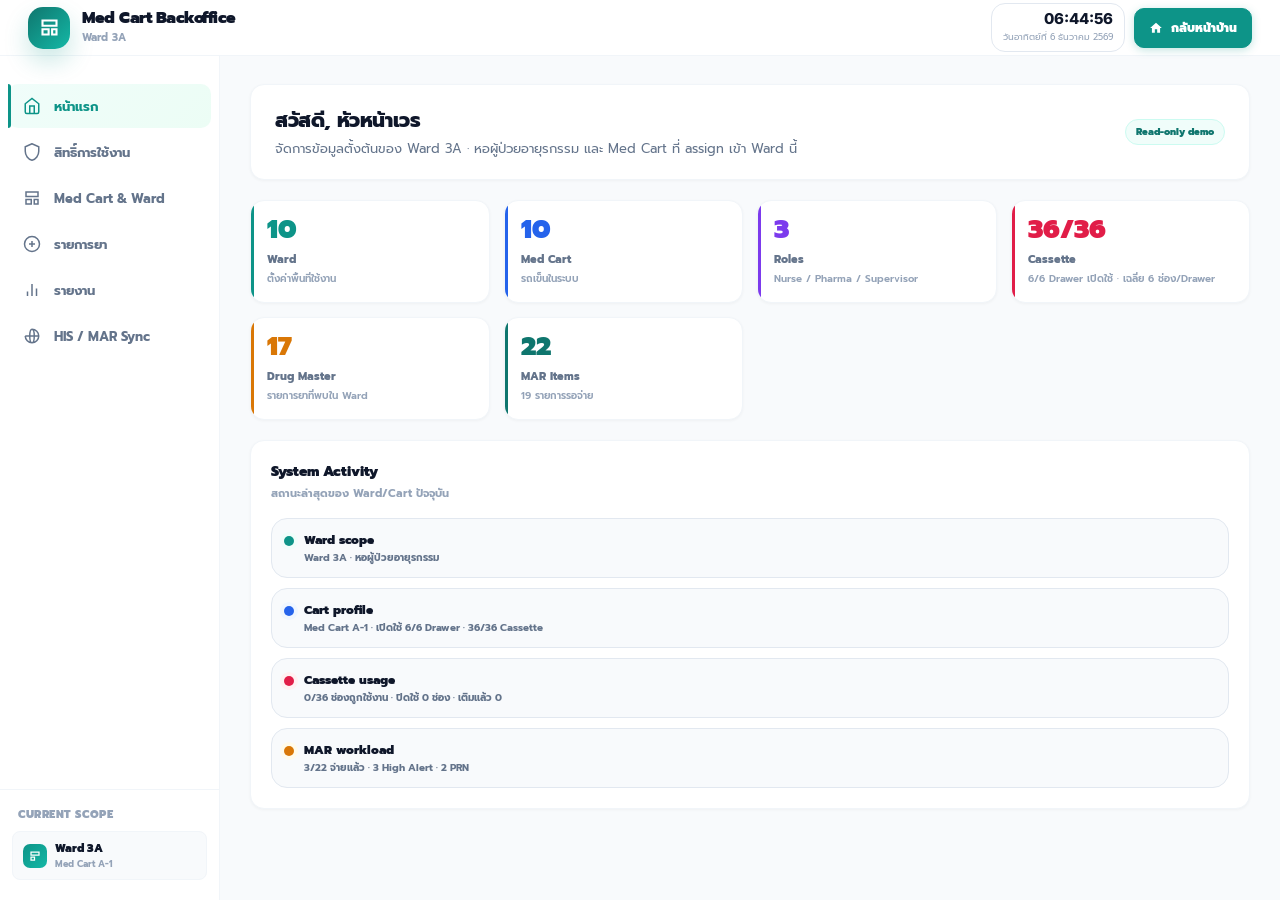
==== commit b44b3770: "fix: polish Drug List & Report modals — fix font, class, and corrupted Thai title - Replace non-exis" ====
--- a/backoffice.html
+++ b/backoffice.html
@@ -603,6 +603,41 @@
         .wm-danger-text { font-size:11px; color:#BE123C; font-weight:700; }
         .wm-danger-btn { border:1.5px solid #FECDD3; background:white; color:#BE123C; border-radius:8px; padding:6px 12px; font-size:11px; font-weight:800; cursor:pointer; font-family:'Prompt',sans-serif; transition:all .15s; }
         .wm-danger-btn:hover { background:#FFF1F2; border-color:#FB7185; }
+
+        /* ── DRUG LIST MODAL ─────────────────── */
+        .drug-search-bar { display:flex; gap:10px; padding:4px 24px 14px; align-items:center; }
+        .drug-search-wrap { flex:1; position:relative; }
+        .drug-search-wrap svg { position:absolute; left:12px; top:50%; transform:translateY(-50%); pointer-events:none; color:#94A3B8; }
+        .drug-search-wrap input {
+            width:100%; padding:9px 12px 9px 36px;
+            border:1.5px solid #E2E8F0; border-radius:10px;
+            font-family:'Prompt',sans-serif; font-size:12px; font-weight:600; color:#0F172A;
+            outline:none; background:#FAFCFF; transition:border-color .15s, box-shadow .15s;
+        }
+        .drug-search-wrap input:focus { border-color:#0D9488; box-shadow:0 0 0 3px rgba(13,148,136,0.08); }
+        .drug-filter-select {
+            padding:9px 14px; border:1.5px solid #E2E8F0; border-radius:10px;
+            font-family:'Prompt',sans-serif; font-size:11px; font-weight:800; color:#475569;
+            background:white; cursor:pointer; outline:none; transition:border-color .15s; flex-shrink:0;
+        }
+        .drug-filter-select:focus { border-color:#0D9488; }
+        .drug-table-wrap { overflow-y:auto; height:100%; }
+        .drug-table { width:100%; border-collapse:collapse; font-family:'Prompt',sans-serif; font-size:12px; }
+        .drug-table thead th {
+            padding:11px 12px; font-size:11px; font-weight:800; color:#64748B; text-align:center;
+            background:white; border-bottom:2px solid #E2E8F0; position:sticky; top:0; z-index:1;
+        }
+        .drug-table thead th.col-l { text-align:left; }
+        .drug-table thead th:first-child { padding-left:16px; }
+        .drug-table tbody tr { transition:background .1s; }
+        .drug-table tbody tr:hover td { background:#F8FAFC; }
+        .drug-table tbody td {
+            padding:10px 12px; border-bottom:1px solid #F1F5F9; vertical-align:middle;
+            font-family:'Prompt',sans-serif;
+        }
+        .drug-table tbody tr:last-child td { border-bottom:none; }
+        .drug-table tbody td:first-child { padding-left:16px; font-weight:700; color:#0F172A; }
+        .drug-table tbody td.col-cat { color:#64748B; font-size:11px; }
 
         @media (max-width: 980px) {
             .topbar { height:auto; padding:14px 18px; align-items:flex-start; flex-direction:column; }
@@ -662,7 +697,7 @@
                 </div>
                 <div class="bo-nav-item" onclick="boNavTo('ward',this)">
                     <div class="bo-nav-icon"><svg width="18" height="18" viewBox="0 0 24 24" fill="none" stroke="currentColor" stroke-width="2"><path d="M4 4h16v6H4z"/><path d="M4 14h7v6H4z"/><path d="M15 14h5v6h-5z"/></svg></div>
-                    Ward & Med Cart
+                    Med Cart & Ward
                 </div>
                 <div class="bo-nav-item" onclick="boNavTo('med',this)">
                     <div class="bo-nav-icon"><svg width="18" height="18" viewBox="0 0 24 24" fill="none" stroke="currentColor" stroke-width="2"><circle cx="12" cy="12" r="10"/><path d="M8 12h8M12 8v8"/></svg></div>
@@ -765,7 +800,48 @@
             </div>
         </div>
     </div>
-    <!-- Ward & Med Cart Modal -->
+    <!-- Drug List Modal -->
+    <div class="modal-backdrop" id="drugModal" onclick="if(event.target===this) closeDrugModal()" style="display:none;">
+        <div class="modal-card" style="max-width:1020px;" role="dialog" aria-modal="true">
+            <div class="modal-head">
+                <div class="modal-head-top">
+                    <div class="modal-head-left">
+                        <div class="modal-head-icon" style="background:#EFF6FF;">
+                            <svg width="24" height="24" viewBox="0 0 24 24" fill="none" stroke="#2563EB" stroke-width="2" stroke-linecap="round" stroke-linejoin="round"><path d="M19 3H5C3.9 3 3 3.9 3 5v14c0 1.1.9 2 2 2h14c1.1 0 2-.9 2-2V5c0-1.1-.9-2-2-2zm-7 3c.55 0 1 .45 1 1v3h3c.55 0 1 .45 1 1s-.45 1-1 1h-3v3c0 .55-.45 1-1 1s-1-.45-1-1v-3H8c-.55 0-1-.45-1-1s.45-1 1-1h3V7c0-.55.45-1 1-1z"/></svg>
+                        </div>
+                        <div>
+                            <div class="modal-title">รายการยาในระบบ</div>
+                            <div class="modal-sub">Medication Master — ข้อมูลยา, Lot, High Alert, Drug Interaction</div>
+                            <div class="modal-chips" id="drugChips"></div>
+                        </div>
+                    </div>
+                    <button class="modal-close" onclick="closeDrugModal()" aria-label="ปิด">
+                        <svg width="16" height="16" viewBox="0 0 24 24" fill="none" stroke="currentColor" stroke-width="2.5"><line x1="18" y1="6" x2="6" y2="18"/><line x1="6" y1="6" x2="18" y2="18"/></svg>
+                    </button>
+                </div>
+                <!-- Search + Filters -->
+                <div class="drug-search-bar">
+                    <div class="drug-search-wrap">
+                        <svg width="15" height="15" viewBox="0 0 24 24" fill="none" stroke="currentColor" stroke-width="2"><circle cx="11" cy="11" r="8"/><line x1="21" y1="21" x2="16.65" y2="16.65"/></svg>
+                        <input type="text" id="drugSearch" placeholder="ค้นหาชื่อยา, Lot, หมวด..." oninput="renderDrugList()">
+                    </div>
+                    <select id="drugFilter" class="drug-filter-select" onchange="renderDrugList()">
+                        <option value="all">ทั้งหมด</option>
+                        <option value="ha">⚠ High Alert</option>
+                        <option value="interaction">⇄ มี Interaction</option>
+                        <option value="routine">✓ Routine</option>
+                    </select>
+                </div>
+            </div>
+            <div class="modal-body" id="drugModalBody" style="padding:0;"></div>
+            <div class="modal-foot">
+                <button class="btn" onclick="closeDrugModal()">ปิด</button>
+                <span id="drugCountLabel" style="font-size:11px;color:#94A3B8;font-weight:800;margin-left:auto;letter-spacing:.02em;"></span>
+            </div>
+        </div>
+    </div>
+
+    <!-- Med Cart & Ward Modal -->
     <div class="modal-backdrop" id="wardModal" onclick="if(event.target===this) closeWardModal()">
         <div class="modal-card" style="max-width:820px;" role="dialog" aria-modal="true">
             <div class="modal-head">
@@ -775,8 +851,8 @@
                             <svg width="24" height="24" viewBox="0 0 24 24" fill="none" stroke="#0D9488" stroke-width="2" stroke-linecap="round" stroke-linejoin="round"><path d="M3 21h18"/><path d="M5 21V7l8-4v18"/><path d="M19 21V11l-6-4"/><path d="M9 9h1"/><path d="M9 13h1"/><path d="M9 17h1"/></svg>
                         </div>
                         <div>
-                            <div class="modal-title">Ward & Med Cart Assignment</div>
-                            <div class="modal-sub">จัดการ Ward และ assign Med Cart เข้า Ward พร้อม Drawer / Cassette</div>
+                            <div class="modal-title">Med Cart & Ward Assignment</div>
+                            <div class="modal-sub">จัดการ Med Cart และผูก Ward เข้ากับรถเข็น พร้อม Drawer / Cassette</div>
                             <div class="modal-chips" id="wmChips"></div>
                         </div>
                     </div>
@@ -785,8 +861,8 @@
                     </button>
                 </div>
                 <div class="modal-tabs">
-                    <button class="modal-tab active" data-wm-tab="ward" onclick="wmSetTab('ward')">Ward</button>
-                    <button class="modal-tab" data-wm-tab="cart" onclick="wmSetTab('cart')">Med Cart</button>
+                    <button class="modal-tab active" data-wm-tab="cart" onclick="wmSetTab('cart')">Med Cart</button>
+                    <button class="modal-tab" data-wm-tab="ward" onclick="wmSetTab('ward')">Ward</button>
                 </div>
             </div>
             <div class="modal-body" id="wardModalBody"></div>
@@ -840,7 +916,7 @@
                 case 'perm':  openPermPanel(); break;
                 case 'ward':  openWardModal(); break;
                 case 'report': openReportModal(); break;
-                case 'med': showToast('เปิดโมดูลรายการยา (Demo)'); break;
+                case 'med': openDrugModal(); break;
                 case 'his': showToast('เปิดโมดูล HIS/MAR Sync (Demo)'); break;
                 default: break; // 'home' stays on dashboard
             }
@@ -1237,7 +1313,7 @@
 
             const modules = [
                 { id:'users', type:'users', title:'ผู้ใช้งานและสิทธิ์', desc:'จัดการ role, permission และสิทธิ์การเข้าถึงเมนู Demo', color:'#7C3AED', color2:'#A78BFA', bg:'#F5F3FF', border:'#DDD6FE', locked:!canEdit },
-                { id:'wards', type:'wards', title:'Ward & Med Cart', desc:'กำหนด Ward และ assign Med Cart เข้า Ward พร้อม Drawer / Cassette', color:'#0D9488', color2:'#14B8A6', bg:'#F0FDFA', border:'#99F6E4', locked:false },
+                { id:'wards', type:'wards', title:'Med Cart & Ward', desc:'จัดการ Med Cart และผูก Ward เข้ากับรถเข็น พร้อม Drawer / Cassette', color:'#0D9488', color2:'#14B8A6', bg:'#F0FDFA', border:'#99F6E4', locked:false },
                 { id:'drug-master', type:'drug', title:'Medication Master', desc:'ตั้งค่ารายการยา High Alert และคู่ Drug Interaction', color:'#2563EB', color2:'#60A5FA', bg:'#EFF6FF', border:'#BFDBFE', locked:!canEdit },
                 { id:'cassette', type:'cassette', title:'Cassette Template', desc:'ดูจำนวน Drawer / Cassette ทั้งหมด พร้อมจำนวนที่เปิดใช้และปิดใช้ของรถเข็น', color:'#E11D48', color2:'#FB7185', bg:'#FFF1F2', border:'#FECDD3', locked:false },
                 { id:'reports', type:'reports', title:'รายงานและ Audit Log', desc:'ดู activity, MAR summary และสถานะการจัด/จ่ายยา', color:'#D97706', color2:'#F59E0B', bg:'#FFFBEB', border:'#FDE68A', locked:false },
@@ -1274,7 +1350,7 @@
         function openBackofficeModule(moduleId) {
             const labels = {
                 users:'ผู้ใช้งานและสิทธิ์',
-                wards:'Ward & Med Cart',
+                wards:'Med Cart & Ward',
                 'drug-master':'Medication Master',
                 cassette:'Cassette Template',
                 reports:'รายงานและ Audit Log',
@@ -1463,8 +1539,8 @@
                 + '<div class="report-stat-grid">'
                 + reportStatCard(metrics.total, 'MAR Items', metrics.pending + ' pending · ' + metrics.done + ' done', '#0F766E')
                 + reportStatCard(metrics.highAlert, 'High Alert', metrics.prn + ' PRN ในรอบนี้', '#D97706')
-                + reportStatCard(cassette.usedCassettes + '/' + cassette.enabledCassettes, 'Cassette Used', cassette.available + ' ช่องพร้อมใช้', '#2563EB')
-                + reportStatCard(cassette.disabledWithMedication, 'Template Conflict', 'ช่องปิดใช้แต่ยังมีงาน/ยา', cassette.disabledWithMedication ? '#DC2626' : '#0D9488')
+                + reportStatCard(typeof DRUG_MASTER !== 'undefined' ? DRUG_MASTER.length : metrics.drugMaster, 'Drug Master', (typeof DRUG_MASTER !== 'undefined' ? DRUG_MASTER.filter(function(d){return d.ha;}).length : 0) + ' High Alert', '#2563EB')
+                + reportStatCard(cassette.usedCassettes + '/' + cassette.enabledCassettes, 'Cassette Used', cassette.available + ' ช่องพร้อมใช้', '#0D9488')
                 + '</div>'
                 + '<div class="report-layout">'
                 + '<div>'
@@ -1488,6 +1564,21 @@
                 + '</div></section>'
                 + '</div>'
                 + '<section class="report-panel">'
+                + '<div class="report-panel-head"><div><div class="report-panel-title">Drug Master & Interaction</div><div class="report-panel-sub">สรุปรายการยาในระบบ, High Alert และคู่ Drug Interaction</div></div><span class="report-status-pill" style="--report-pill-bg:#EFF6FF;--report-pill-border:#BFDBFE;--report-pill-color:#1D4ED8;">'+(typeof DRUG_MASTER!=='undefined'?DRUG_MASTER.length:0)+' รายการ</span></div>'
+                + '<div class="report-table">'
+                + (function() {
+                    if (typeof DRUG_MASTER === 'undefined') return reportDataRow('Drug Master', 'ไม่พบข้อมูล', '—', '#94A3B8');
+                    var haList = DRUG_MASTER.filter(function(d){return d.ha;});
+                    var lowStock = DRUG_MASTER.filter(function(d){return d.stock <= 15;});
+                    var intCount = typeof DRUG_INTERACTIONS !== 'undefined' ? DRUG_INTERACTIONS.length : 0;
+                    var majorInt = typeof DRUG_INTERACTIONS !== 'undefined' ? DRUG_INTERACTIONS.filter(function(i){return i.severity==='major';}).length : 0;
+                    return reportDataRow('รายการยาทั้งหมด', 'Medication Master ที่ลงทะเบียนในระบบ', DRUG_MASTER.length + ' รายการ', '#2563EB')
+                        + reportDataRow('High Alert Drugs', haList.map(function(d){return d.name;}).join(', '), haList.length + ' รายการ', '#DC2626')
+                        + reportDataRow('Drug Interaction', majorInt + ' Major · ' + (intCount - majorInt) + ' Moderate/Minor', intCount + ' คู่', intCount ? '#D97706' : '#0D9488')
+                        + reportDataRow('Stock ต่ำ (≤15)', lowStock.length ? lowStock.map(function(d){return d.name+' ('+d.stock+')';}).join(', ') : 'ไม่มี', lowStock.length + ' รายการ', lowStock.length ? '#DC2626' : '#0D9488');
+                })()
+                + '</div></section>'
+                + '<section class="report-panel">'
                 + '<div class="report-panel-head"><div><div class="report-panel-title">Audit Log</div><div class="report-panel-sub">activity ล่าสุดจาก Ward, Med Cart, MAR และ Cassette</div></div><span class="report-status-pill">'+auditRows.length+' events</span></div>'
                 + '<div class="report-log-list">'+auditRows.map(reportAuditLogRow).join('')+'</div>'
                 + '</section>'
@@ -1516,32 +1607,175 @@
             setTimeout(function(){ showToast(''); }, 1800);
         }
 
-        /* ── PERMISSION PANEL DATA ─────────────── */
+        /* ── DRUG LIST MODAL ────────────────────── */
+        var DRUG_MASTER = [
+            { name:'Amlodipine 5 mg',     cat:'Antihypertensive', route:'PO',  form:'เม็ด',     lot:'AML-2025-108', exp:'03/2570', ha:false, stock:120 },
+            { name:'Amlodipine 10 mg',    cat:'Antihypertensive', route:'PO',  form:'เม็ด',     lot:'AML-2025-110', exp:'03/2570', ha:false, stock:80  },
+            { name:'Metformin 500 mg',    cat:'Antidiabetic',     route:'PO',  form:'เม็ด',     lot:'MET-2025-042', exp:'06/2570', ha:false, stock:200 },
+            { name:'Omeprazole 20 mg',    cat:'PPI',              route:'PO',  form:'แคปซูล',   lot:'OME-2025-215', exp:'09/2570', ha:false, stock:150 },
+            { name:'Heparin 5000u',       cat:'Anticoagulant',    route:'SC',  form:'vial',     lot:'HEP-2025-089', exp:'12/2570', ha:true,  stock:30  },
+            { name:'Warfarin 3 mg',       cat:'Anticoagulant',    route:'PO',  form:'เม็ด',     lot:'WAR-2025-055', exp:'10/2570', ha:true,  stock:45  },
+            { name:'Insulin Glargine 20u',cat:'Antidiabetic',     route:'SC',  form:'pen',      lot:'INS-2025-014', exp:'09/2570', ha:true,  stock:12  },
+            { name:'Morphine 5 mg',       cat:'Opioid Analgesic', route:'IV',  form:'amp',      lot:'MOR-2026-009', exp:'06/2570', ha:true,  stock:8   },
+            { name:'Enoxaparin 40 mg',    cat:'Anticoagulant',    route:'SC',  form:'syringe',  lot:'ENO-2026-022', exp:'04/2571', ha:true,  stock:20  },
+            { name:'Losartan 50 mg',      cat:'Antihypertensive', route:'PO',  form:'เม็ด',     lot:'LOS-2025-067', exp:'08/2570', ha:false, stock:90  },
+            { name:'Simvastatin 20 mg',   cat:'Statin',           route:'PO',  form:'เม็ด',     lot:'SIM-2025-031', exp:'05/2570', ha:false, stock:110 },
+            { name:'Enalapril 5 mg',      cat:'ACE Inhibitor',    route:'PO',  form:'เม็ด',     lot:'ENA-2025-044', exp:'07/2570', ha:false, stock:60  },
+            { name:'Furosemide 40 mg',    cat:'Diuretic',         route:'PO',  form:'เม็ด',     lot:'FUR-2025-018', exp:'04/2570', ha:false, stock:75  },
+            { name:'Paracetamol 500 mg',  cat:'Analgesic',        route:'PO',  form:'เม็ด',     lot:'PAR-2025-101', exp:'02/2571', ha:false, stock:500 },
+            { name:'Amoxicillin 500 mg',  cat:'Antibiotic',       route:'PO',  form:'แคปซูล',   lot:'AMX-2025-088', exp:'01/2571', ha:false, stock:180 },
+            { name:'Atorvastatin 20 mg',  cat:'Statin',           route:'PO',  form:'เม็ด',     lot:'ATO-2025-039', exp:'06/2570', ha:false, stock:95  },
+            { name:'Glipizide 5 mg',      cat:'Antidiabetic',     route:'PO',  form:'เม็ด',     lot:'GLI-2025-072', exp:'11/2570', ha:false, stock:50  },
+            { name:'Hydrochlorothiazide 25 mg',cat:'Diuretic',    route:'PO',  form:'เม็ด',     lot:'HCT-2025-026', exp:'07/2570', ha:false, stock:65  },
+            { name:'Ceftriaxone 1 g',     cat:'Antibiotic',       route:'IV',  form:'vial',     lot:'CFZ-2026-015', exp:'01/2571', ha:false, stock:40  },
+            { name:'Cefazolin 1 g',       cat:'Antibiotic',       route:'IV',  form:'vial',     lot:'CFZ-2026-015', exp:'01/2571', ha:false, stock:35  },
+            { name:'Celecoxib 200 mg',    cat:'NSAID',            route:'PO',  form:'แคปซูล',   lot:'CEL-2026-034', exp:'03/2571', ha:false, stock:70  },
+            { name:'Tramadol 50 mg',      cat:'Analgesic',        route:'PO',  form:'เม็ด',     lot:'TRM-2026-017', exp:'08/2570', ha:false, stock:55  },
+            { name:'Gabapentin 300 mg',   cat:'Anticonvulsant',   route:'PO',  form:'แคปซูล',   lot:'GAB-2026-028', exp:'10/2571', ha:false, stock:40  },
+            { name:'Calcium Carbonate 600 mg',cat:'Supplement',   route:'PO',  form:'เม็ด',     lot:'CAL-2026-046', exp:'12/2571', ha:false, stock:100 },
+            { name:'Vitamin D3 1000 IU',  cat:'Supplement',       route:'PO',  form:'เม็ด',     lot:'VTD-2026-011', exp:'11/2571', ha:false, stock:90  },
+            { name:'Docusate 100 mg',     cat:'Laxative',         route:'PO',  form:'แคปซูล',   lot:'DOC-2026-019', exp:'09/2571', ha:false, stock:45  }
+        ];
+
+        var DRUG_INTERACTIONS = [
+            { d1:'Warfarin', d2:'Paracetamol', severity:'moderate', desc:'เพิ่มฤทธิ์ต้านการแข็งตัวของเลือด ต้องติดตาม INR' },
+            { d1:'Warfarin', d2:'Aspirin',     severity:'major',    desc:'เพิ่มความเสี่ยงเลือดออกรุนแรง' },
+            { d1:'Warfarin', d2:'Omeprazole',  severity:'moderate', desc:'เพิ่มระดับ Warfarin ในเลือด' },
+            { d1:'Metformin', d2:'Insulin Glargine', severity:'moderate', desc:'เพิ่มความเสี่ยง Hypoglycemia' },
+            { d1:'Amlodipine', d2:'Simvastatin', severity:'moderate', desc:'เพิ่มระดับ Simvastatin อาจเกิด Rhabdomyolysis' },
+            { d1:'Enalapril', d2:'Losartan',   severity:'major',    desc:'ห้ามใช้ ACE-I + ARB ร่วมกัน เสี่ยงไตวาย' },
+            { d1:'Heparin', d2:'Enoxaparin',   severity:'major',    desc:'ห้ามใช้ร่วมกัน เพิ่มความเสี่ยงเลือดออก' },
+            { d1:'Tramadol', d2:'Gabapentin',  severity:'minor',    desc:'อาจเพิ่มอาการง่วง/เวียนศี���ษะ' },
+            { d1:'Morphine', d2:'Gabapentin',  severity:'moderate', desc:'เพิ่มฤทธิ์กดระบบประสาทส่วนกลาง' }
+        ];
+
+        function drugHasInteraction(name) {
+            var n = name.split(/\s+\d/)[0].trim();
+            return DRUG_INTERACTIONS.some(function(i) {
+                return n === i.d1 || n === i.d2;
+            });
+        }
+
+        function drugGetInteractions(name) {
+            var n = name.split(/\s+\d/)[0].trim();
+            return DRUG_INTERACTIONS.filter(function(i) {
+                return n === i.d1 || n === i.d2;
+            });
+        }
+
+        function renderDrugList() {
+            var body = document.getElementById('drugModalBody');
+            if (!body) return;
+            var q = (document.getElementById('drugSearch')?.value || '').toLowerCase().trim();
+            var filter = document.getElementById('drugFilter')?.value || 'all';
+
+            var filtered = DRUG_MASTER.filter(function(d) {
+                if (q && d.name.toLowerCase().indexOf(q) < 0 && d.cat.toLowerCase().indexOf(q) < 0 && d.lot.toLowerCase().indexOf(q) < 0) return false;
+                if (filter === 'ha') return d.ha;
+                if (filter === 'interaction') return drugHasInteraction(d.name);
+                if (filter === 'routine') return !d.ha;
+                return true;
+            });
+
+            var chips = document.getElementById('drugChips');
+            var haCount = DRUG_MASTER.filter(function(d){ return d.ha; }).length;
+            var intCount = DRUG_MASTER.filter(function(d){ return drugHasInteraction(d.name); }).length;
+            if (chips) chips.innerHTML = '<span class="modal-chip"><strong>' + DRUG_MASTER.length + '</strong> รายการยา</span>'
+                + '<span class="modal-chip" style="background:#FEF2F2;border-color:#FECACA;color:#991B1B;"><strong>' + haCount + '</strong> High Alert</span>'
+                + '<span class="modal-chip" style="background:#FFF7ED;border-color:#FDE68A;color:#92400E;"><strong>' + intCount + '</strong> มี Interaction</span>';
+
+            var label = document.getElementById('drugCountLabel');
+            if (label) label.textContent = 'แสดง ' + filtered.length + ' / ' + DRUG_MASTER.length + ' รายการ';
+
+            var sevColor = { major:'#DC2626', moderate:'#D97706', minor:'#2563EB' };
+            var sevBg = { major:'#FEF2F2', moderate:'#FFF7ED', minor:'#EFF6FF' };
+            var sevBorder = { major:'#FECACA', moderate:'#FDE68A', minor:'#BFDBFE' };
+
+            body.innerHTML = '<div class="drug-table-wrap">'
+                + '<table class="drug-table">'
+                + '<thead><tr>'
+                + '<th class="col-l">ชื่อยา</th>'
+                + '<th class="col-l">หมวด</th>'
+                + '<th>Route</th>'
+                + '<th>รูปแบบ</th>'
+                + '<th class="col-l">Lot / Exp</th>'
+                + '<th>Stock</th>'
+                + '<th>สถานะ</th>'
+                + '<th class="col-l">Interaction</th>'
+                + '</tr></thead><tbody>'
+                + filtered.map(function(d) {
+                    var interactions = drugGetInteractions(d.name);
+                    var intHtml = interactions.length
+                        ? interactions.map(function(i) {
+                            return '<span style="display:inline-flex;align-items:center;gap:3px;background:'+sevBg[i.severity]+';border:1px solid '+sevBorder[i.severity]+';color:'+sevColor[i.severity]+';padding:2px 8px;border-radius:6px;font-size:10px;font-weight:700;margin:1px 2px;font-family:\'Prompt\',sans-serif;" title="'+escHtml(i.desc)+'">'
+                                + escHtml(i.d1 === d.name.split(/\s+\d/)[0].trim() ? i.d2 : i.d1)
+                                + ' <span style="opacity:.55;font-size:9px;">' + i.severity.charAt(0).toUpperCase() + '</span></span>';
+                        }).join('')
+                        : '<span style="color:#CBD5E1;font-size:13px;">—</span>';
+                    var stockColor = d.stock <= 15 ? '#DC2626' : d.stock <= 40 ? '#D97706' : '#0D9488';
+                    var stockBg   = d.stock <= 15 ? '#FEF2F2' : d.stock <= 40 ? '#FFF7ED' : '#F0FDFA';
+                    return '<tr>'
+                        + '<td>'
+                        + (d.ha ? '<span style="display:inline-block;width:7px;height:7px;background:#DC2626;border-radius:50%;margin-right:6px;flex-shrink:0;" title="High Alert"></span>' : '')
+                        + escHtml(d.name) + '</td>'
+                        + '<td class="col-cat">' + escHtml(d.cat) + '</td>'
+                        + '<td style="text-align:center;"><span style="background:#EFF6FF;color:#2563EB;padding:2px 8px;border-radius:6px;font-size:10.5px;font-weight:800;font-family:\'Prompt\',sans-serif;">' + escHtml(d.route) + '</span></td>'
+                        + '<td style="text-align:center;color:#64748B;font-size:11px;">' + escHtml(d.form) + '</td>'
+                        + '<td><div style="font-size:11px;font-weight:700;color:#475569;font-family:\'Prompt\',sans-serif;">' + escHtml(d.lot) + '</div><div style="font-size:10px;color:#94A3B8;margin-top:2px;">Exp: ' + escHtml(d.exp) + '</div></td>'
+                        + '<td style="text-align:center;"><span style="background:'+stockBg+';color:'+stockColor+';padding:3px 10px;border-radius:8px;font-size:12px;font-weight:800;font-family:\'Prompt\',sans-serif;">' + d.stock + '</span></td>'
+                        + '<td style="text-align:center;">' + (d.ha
+                            ? '<span style="background:#FEF2F2;color:#DC2626;border:1px solid #FECACA;padding:3px 10px;border-radius:8px;font-size:10px;font-weight:900;font-family:\'Prompt\',sans-serif;white-space:nowrap;">⚠ HIGH ALERT</span>'
+                            : '<span style="background:#F0FDFA;color:#0D9488;border:1px solid #CCFBF1;padding:3px 10px;border-radius:8px;font-size:10px;font-weight:800;font-family:\'Prompt\',sans-serif;">ปกติ</span>') + '</td>'
+                        + '<td>' + intHtml + '</td>'
+                        + '</tr>';
+                }).join('')
+                + '</tbody></table></div>';
+        }
+
+        function openDrugModal() {
+            renderDrugList();
+            var modal = document.getElementById('drugModal');
+            if (modal) modal.style.display = 'flex';
+        }
+
+        function closeDrugModal() {
+            var modal = document.getElementById('drugModal');
+            if (modal) modal.style.display = 'none';
+        }
+
+        /* ── PERMISSION PANEL DATA ────────��────── */
         var PM_DEFS = [
-            { key:'dashboard', label:'Dashboard',        desc:'ดูภาพรวม Ward และรถเข็น',              bg:'#EDE9FE', stroke:'#7C3AED' },
-            { key:'dispense',  label:'จ่ายยา',           desc:'Routine / STAT / PRN / High Alert',    bg:'#CCFBF1', stroke:'#0D9488' },
-            { key:'prep',      label:'จัดยา',            desc:'จัดตามผู้ป่วย / ตามยา / ตามรอบ',      bg:'#DBEAFE', stroke:'#2563EB' },
-            { key:'assess',    label:'ประเมินหลังให้ยา', desc:'Post-medication assessment',           bg:'#D1FAE5', stroke:'#059669' },
-            { key:'backoffice',label:'หลังบ้าน',         desc:'เข้า Backoffice hub',                  bg:'#EDE9FE', stroke:'#7C3AED' },
-            { key:'userAdmin', label:'ตั้งค่าสิทธิ์',   desc:'จัดการ Role และ User override',        bg:'#FEE2E2', stroke:'#DC2626' },
-            { key:'reports',   label:'รายงาน',           desc:'Audit log และ MAR summary',            bg:'#E0F2FE', stroke:'#0369A1' }
+            { key:'dashboard',   label:'Dashboard',          desc:'ดูภาพรวม Ward, สถิติ, ตารางรอบยา',     bg:'#EDE9FE', stroke:'#7C3AED' },
+            { key:'orderPlan',   label:'บันทึกคำสั่งยา',     desc:'Verbal / Telephone Order + ยานอก Med Cart', bg:'#F5F3FF', stroke:'#7C3AED' },
+            { key:'verifyOrder', label:'อนุมัติคำสั่งยา',    desc:'ตรวจสอบและอนุมัติ/ปฏิเสธ Manual Order',  bg:'#DBEAFE', stroke:'#2563EB' },
+            { key:'prep',        label:'จัดยา',              desc:'จัดตามผู้ป่วย / ตามยา / ตามรอบ',        bg:'#DBEAFE', stroke:'#2563EB' },
+            { key:'dispense',    label:'จ่ายยา',             desc:'Routine / STAT / PRN / High Alert / Overdue', bg:'#CCFBF1', stroke:'#0D9488' },
+            { key:'emar',        label:'eMAR',               desc:'บันทึกการให้ยา + Off-cart',              bg:'#D1FAE5', stroke:'#059669' },
+            { key:'nurseSchedule',label:'ตารางรอบยา',        desc:'ดู/จัดการตารางยาตามรอบเวลา',           bg:'#E0F2FE', stroke:'#0369A1' },
+            { key:'assess',      label:'ประเมินหลังให้ยา',   desc:'Post-medication assessment',            bg:'#D1FAE5', stroke:'#059669' },
+            { key:'witness',     label:'เป็นพยาน (Witness)', desc:'ยืนยัน Double-check ยา High Alert/STAT', bg:'#FEF3C7', stroke:'#D97706' },
+            { key:'backoffice',  label:'หลังบ้าน',           desc:'เข้า Backoffice hub + ตั้งค่าระบบ',    bg:'#EDE9FE', stroke:'#7C3AED' },
+            { key:'userAdmin',   label:'ตั้งค่าสิทธิ์',     desc:'จัดการ Role และ User override',         bg:'#FEE2E2', stroke:'#DC2626' },
+            { key:'reports',     label:'รายงาน',             desc:'Audit log, MAR summary, สถิติ Ward',   bg:'#E0F2FE', stroke:'#0369A1' }
         ];
         var PM_ROLES = {
-            nurse: { label:'พยาบาล', en:'Registered Nurse',       color:'#0D9488', bg:'#CCFBF1' },
-            pharma:{ label:'เภสัชกร', en:'Pharmacist',            color:'#2563EB', bg:'#DBEAFE' },
-            super: { label:'หัวหน้าเวร', en:'Charge Nurse / Supervisor', color:'#7C3AED', bg:'#EDE9FE' }
+            nurse:  { label:'พยาบาล',     en:'Registered Nurse',             color:'#0D9488', bg:'#CCFBF1' },
+            pharma: { label:'เภสัชกร',    en:'Pharmacist',                   color:'#2563EB', bg:'#DBEAFE' },
+            super:  { label:'หัวหน้าเวร', en:'Charge Nurse / Supervisor',    color:'#7C3AED', bg:'#EDE9FE' }
         };
         var PM_USERS = [
-            { id:'u1', name:'นส.ปราณี หัวหน้าเวร', role:'super', ward:'Ward 5A', code:'EMP-5012' },
-            { id:'u2', name:'นส.สมใจ ดีมาก',       role:'nurse', ward:'Ward 5A', code:'EMP-1042' },
-            { id:'u3', name:'นส.นรินทร์ เวรดึก',    role:'nurse', ward:'Ward 3A', code:'EMP-1188' },
-            { id:'u4', name:'ภญ.วิภา เจริญยา',      role:'pharma',ward:'Ward 3A', code:'EMP-2201' },
-            { id:'u5', name:'ภก.ถนอม มั่นคง',       role:'pharma',ward:'Ward 5A', code:'EMP-2308' }
+            { id:'u1', name:'นส.ปราณี หัวหน้าเวร', role:'super',  ward:'Ward 3A', code:'EMP-5012' },
+            { id:'u2', name:'นส.สมใจ ดีมาก',       role:'nurse',  ward:'Ward 3A', code:'EMP-1042' },
+            { id:'u3', name:'นส.นรินทร์ เวรดึก',    role:'nurse',  ward:'Ward 3A', code:'EMP-1188' },
+            { id:'u4', name:'ภญ.วิภา เจริญยา',      role:'pharma', ward:'Ward 3A', code:'EMP-2201' },
+            { id:'u5', name:'ภก.ถนอม มั่นคง',       role:'pharma', ward:'Ward 5A', code:'EMP-2308' },
+            { id:'u6', name:'นส.จันทร์เพ็ญ วงศ์ใหม่', role:'nurse', ward:'Ward 5A', code:'EMP-1305' },
+            { id:'u7', name:'นส.รัตนา ศรีสุข',       role:'super',  ward:'Ward 5A', code:'EMP-5020' }
         ];
         var pmRolePerms = {
-            nurse: { dashboard:true,  dispense:true,  prep:true,  assess:true,  backoffice:false, userAdmin:false, reports:false },
-            pharma:{ dashboard:true,  dispense:false, prep:true,  assess:false, backoffice:false, userAdmin:false, reports:true  },
-            super: { dashboard:true,  dispense:true,  prep:true,  assess:true,  backoffice:true,  userAdmin:true,  reports:true  }
+            nurse:  { dashboard:true,  orderPlan:true,  verifyOrder:false, prep:true,  dispense:true,  emar:true,  nurseSchedule:true,  assess:true,  witness:true,  backoffice:false, userAdmin:false, reports:false },
+            pharma: { dashboard:true,  orderPlan:false, verifyOrder:true,  prep:true,  dispense:false, emar:true,  nurseSchedule:true,  assess:false, witness:false, backoffice:false, userAdmin:false, reports:true  },
+            super:  { dashboard:true,  orderPlan:true,  verifyOrder:true,  prep:true,  dispense:true,  emar:true,  nurseSchedule:true,  assess:true,  witness:true,  backoffice:true,  userAdmin:true,  reports:true  }
         };
         var pmOverrides = {};   /* { userId: { permKey: 'include'|'exclude' } } */
         var pmTab = 'role';
@@ -1564,13 +1798,18 @@
         function pmPermIcon(pd) {
             return '<svg width="16" height="16" viewBox="0 0 24 24" fill="none" stroke="'+pd.stroke+'" stroke-width="2" stroke-linecap="round" stroke-linejoin="round">'
                 + ({
-                    dashboard: '<rect x="3" y="3" width="7" height="7"/><rect x="14" y="3" width="7" height="7"/><rect x="3" y="14" width="7" height="7"/><rect x="14" y="14" width="7" height="7"/>',
-                    dispense:  '<path d="M9 3H5a2 2 0 00-2 2v4m6-6h10a2 2 0 012 2v4M9 3v18m0 0h10a2 2 0 002-2v-4M9 21H5a2 2 0 01-2-2v-4m0 0h18"/>',
-                    prep:      '<path d="M21 16V8a2 2 0 00-1-1.73l-7-4a2 2 0 00-2 0l-7 4A2 2 0 003 8v8a2 2 0 001 1.73l7 4a2 2 0 002 0l7-4A2 2 0 0021 16z"/>',
-                    assess:    '<path d="M9 11l3 3L22 4"/><path d="M21 12v7a2 2 0 01-2 2H5a2 2 0 01-2-2V5a2 2 0 012-2h11"/>',
-                    backoffice:'<circle cx="12" cy="12" r="3"/><path d="M19.07 4.93A10 10 0 115 5"/>',
-                    userAdmin: '<path d="M16 21v-2a4 4 0 00-4-4H6a4 4 0 00-4 4v2"/><circle cx="9" cy="7" r="4"/><path d="M22 21v-2a4 4 0 00-3-3.87M16 3.13a4 4 0 010 7.75"/>',
-                    reports:   '<path d="M14 2H6a2 2 0 00-2 2v16a2 2 0 002 2h12a2 2 0 002-2V8z"/><polyline points="14 2 14 8 20 8"/><line x1="16" y1="13" x2="8" y2="13"/><line x1="16" y1="17" x2="8" y2="17"/>'
+                    dashboard:     '<rect x="3" y="3" width="7" height="7"/><rect x="14" y="3" width="7" height="7"/><rect x="3" y="14" width="7" height="7"/><rect x="14" y="14" width="7" height="7"/>',
+                    orderPlan:     '<line x1="12" y1="5" x2="12" y2="19"/><line x1="5" y1="12" x2="19" y2="12"/>',
+                    verifyOrder:   '<path d="M9 11l3 3L22 4"/><circle cx="12" cy="12" r="10"/>',
+                    prep:          '<path d="M21 16V8a2 2 0 00-1-1.73l-7-4a2 2 0 00-2 0l-7 4A2 2 0 003 8v8a2 2 0 001 1.73l7 4a2 2 0 002 0l7-4A2 2 0 0021 16z"/>',
+                    dispense:      '<path d="M9 3H5a2 2 0 00-2 2v4m6-6h10a2 2 0 012 2v4M9 3v18m0 0h10a2 2 0 002-2v-4M9 21H5a2 2 0 01-2-2v-4m0 0h18"/>',
+                    emar:          '<path d="M14 2H6a2 2 0 00-2 2v16a2 2 0 002 2h12a2 2 0 002-2V8z"/><polyline points="14 2 14 8 20 8"/><path d="M9 15l2 2 4-4"/>',
+                    nurseSchedule: '<rect x="3" y="4" width="18" height="18" rx="2"/><line x1="16" y1="2" x2="16" y2="6"/><line x1="8" y1="2" x2="8" y2="6"/><line x1="3" y1="10" x2="21" y2="10"/>',
+                    assess:        '<path d="M9 11l3 3L22 4"/><path d="M21 12v7a2 2 0 01-2 2H5a2 2 0 01-2-2V5a2 2 0 012-2h11"/>',
+                    witness:       '<path d="M1 12s4-8 11-8 11 8 11 8-4 8-11 8-11-8-11-8z"/><circle cx="12" cy="12" r="3"/>',
+                    backoffice:    '<circle cx="12" cy="12" r="3"/><path d="M19.4 15a1.65 1.65 0 00.33 1.82l.06.06a2 2 0 01-2.83 2.83l-.06-.06a1.65 1.65 0 00-1.82-.33 1.65 1.65 0 00-1 1.51V21a2 2 0 01-4 0v-.09A1.65 1.65 0 009 19.4a1.65 1.65 0 00-1.82.33l-.06.06a2 2 0 01-2.83-2.83l.06-.06A1.65 1.65 0 004.68 15a1.65 1.65 0 00-1.51-1H3a2 2 0 010-4h.09A1.65 1.65 0 004.6 9a1.65 1.65 0 00-.33-1.82l-.06-.06a2 2 0 012.83-2.83l.06.06A1.65 1.65 0 009 4.68a1.65 1.65 0 001-1.51V3a2 2 0 014 0v.09a1.65 1.65 0 001 1.51 1.65 1.65 0 001.82-.33l.06-.06a2 2 0 012.83 2.83l-.06.06A1.65 1.65 0 0019.4 9a1.65 1.65 0 001.51 1H21a2 2 0 010 4h-.09a1.65 1.65 0 00-1.51 1z"/>',
+                    userAdmin:     '<path d="M16 21v-2a4 4 0 00-4-4H6a4 4 0 00-4 4v2"/><circle cx="9" cy="7" r="4"/><path d="M22 21v-2a4 4 0 00-3-3.87M16 3.13a4 4 0 010 7.75"/>',
+                    reports:       '<path d="M14 2H6a2 2 0 00-2 2v16a2 2 0 002 2h12a2 2 0 002-2V8z"/><polyline points="14 2 14 8 20 8"/><line x1="16" y1="13" x2="8" y2="13"/><line x1="16" y1="17" x2="8" y2="17"/>'
                 }[pd.key]||'<circle cx="12" cy="12" r="10"/>')
                 + '</svg>';
         }
@@ -1802,7 +2041,7 @@
             { id:'wc10', name:'Med Cart ER-1',  code:'ER-1',  wardId:'ww10', drawers:6, cassettes:36, status:'active',      lastSync:'10:20' }
         ];
 
-        var wmTab = 'ward';
+        var wmTab = 'cart';
         var wmSelectedWard = WM_WARDS[0].id;
         var wmSelectedCart = WM_CARTS[0].id;
         var wmDirty = {};  /* track edited field values { wardId: {field:val} } */
@@ -2622,17 +2861,17 @@
                     + '<span class="modal-chip"><strong>'+activeWards+'</strong> Ward ใช้งาน</span>'
                     + '<span class="modal-chip"><strong>'+activeCarts+'</strong> Cart ใช้งาน</span>';
             }
-            body.innerHTML = wmTab === 'ward' ? wmRenderWardTab() : wmRenderCartTab();
+            body.innerHTML = wmTab === 'cart' ? wmRenderCartTab() : wmRenderWardTab();
         }
 
         function openWardModal() {
-            wmTab = 'ward';
+            wmTab = 'cart';
             wmSearch = '';
             wmStatusFilter = 'all';
             wmSelectedWard = WM_WARDS[0] ? WM_WARDS[0].id : null;
             wmSelectedCart = WM_CARTS[0] ? WM_CARTS[0].id : null;
             document.querySelectorAll('[data-wm-tab]').forEach(function(el){
-                el.classList.toggle('active', el.dataset.wmTab === 'ward');
+                el.classList.toggle('active', el.dataset.wmTab === 'cart');
             });
             wmRender();
             document.getElementById('wardModal').style.display = 'flex';
@@ -2655,7 +2894,7 @@
             wmDirty = {};
             closeWardModal();
             renderBackoffice();
-            showToast('บันทึก Ward & Med Cart เรียบร้อยแล้ว');
+            showToast('บันทึก Med Cart & Ward เรียบร้อยแล้ว');
             setTimeout(function(){ showToast(''); }, 2000);
         }
 
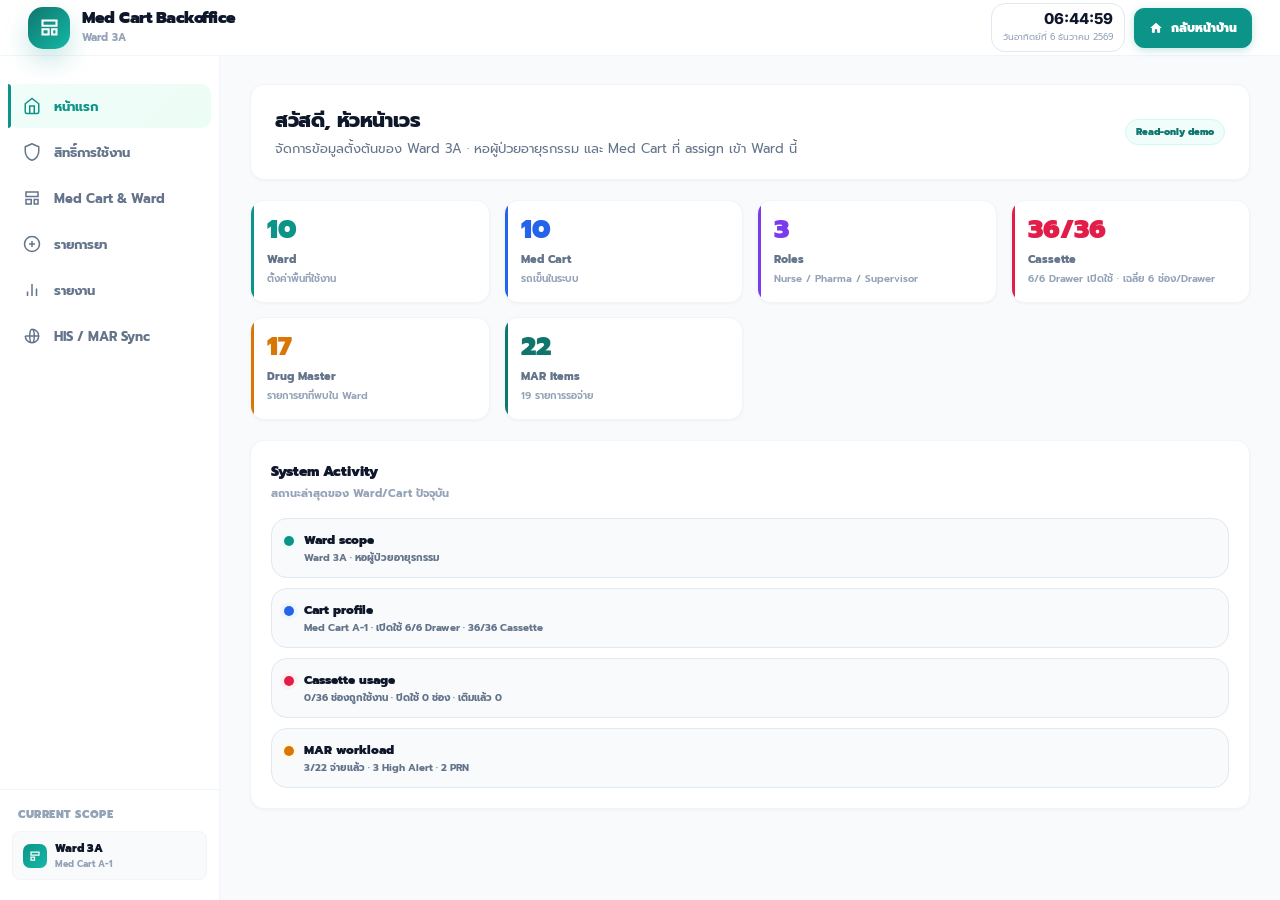
==== commit 55cab639: "feat: Zone-based bed assignment — 1 Ward : N Zones each with own Med Cart Data model: - Add zones[] " ====
--- a/backoffice.html
+++ b/backoffice.html
@@ -603,6 +603,69 @@
         .wm-danger-text { font-size:11px; color:#BE123C; font-weight:700; }
         .wm-danger-btn { border:1.5px solid #FECDD3; background:white; color:#BE123C; border-radius:8px; padding:6px 12px; font-size:11px; font-weight:800; cursor:pointer; font-family:'Prompt',sans-serif; transition:all .15s; }
         .wm-danger-btn:hover { background:#FFF1F2; border-color:#FB7185; }
+
+        /* ── BED ZONES ──────────────────────── */
+        .wm-zone-list { display:flex; flex-direction:column; gap:8px; margin-top:4px; }
+        .wm-zone-card {
+            border:1.5px solid #E2E8F0; border-radius:12px; overflow:hidden;
+            transition:border-color .15s; background:white;
+        }
+        .wm-zone-card:hover { border-color:#0D9488; }
+        .wm-zone-header {
+            display:flex; align-items:center; gap:8px;
+            padding:8px 12px; background:#F8FAFC; border-bottom:1px solid #F1F5F9;
+        }
+        .wm-zone-dot { width:10px; height:10px; border-radius:3px; flex-shrink:0; }
+        .wm-zone-name-input {
+            flex:1; border:none; background:transparent; font-family:'Prompt',sans-serif;
+            font-size:12px; font-weight:800; color:#0F172A; outline:none; min-width:0;
+        }
+        .wm-zone-name-input:focus { color:#0D9488; }
+        .wm-zone-bed-count {
+            font-size:10px; font-weight:800; color:#94A3B8;
+            background:#F1F5F9; border-radius:999px; padding:2px 8px; white-space:nowrap; flex-shrink:0;
+        }
+        .wm-zone-remove {
+            width:22px; height:22px; border:none; background:transparent; cursor:pointer;
+            color:#CBD5E1; border-radius:6px; display:flex; align-items:center; justify-content:center;
+            font-size:13px; flex-shrink:0; transition:all .12s; font-family:'Prompt',sans-serif;
+        }
+        .wm-zone-remove:hover { background:#FEE2E2; color:#DC2626; }
+        .wm-zone-body { display:grid; grid-template-columns:1fr 1fr; gap:10px; padding:10px 12px; align-items:center; }
+        .wm-zone-range { display:flex; align-items:center; gap:6px; }
+        .wm-zone-range-label { font-size:10px; font-weight:800; color:#94A3B8; white-space:nowrap; }
+        .wm-zone-range-input {
+            width:60px; border:1.5px solid #E2E8F0; border-radius:8px;
+            padding:5px 8px; font-family:'Prompt',sans-serif; font-size:11px; font-weight:700;
+            color:#0F172A; outline:none; text-align:center; transition:border-color .15s;
+        }
+        .wm-zone-range-input:focus { border-color:#0D9488; }
+        .wm-zone-range-sep { color:#94A3B8; font-size:12px; font-weight:700; }
+        .wm-zone-cart-wrap { display:flex; flex-direction:column; gap:5px; }
+        .wm-zone-cart-badge {
+            font-size:10px; font-weight:800; color:#0F766E;
+            background:#CCFBF1; border-radius:6px; padding:3px 8px; display:inline-block;
+        }
+        .wm-zone-no-cart { font-size:10px; font-weight:700; color:#F59E0B; }
+        .wm-zone-select { width:100%; border:1.5px solid #E2E8F0; border-radius:8px; padding:5px 8px; font-family:'Prompt',sans-serif; font-size:11px; font-weight:700; color:#475569; background:white; cursor:pointer; outline:none; }
+        .wm-zone-select:focus { border-color:#0D9488; }
+        .wm-add-zone-btn {
+            border:1.5px dashed #CBD5E1; background:white; color:#64748B; border-radius:8px;
+            padding:5px 12px; font-family:'Prompt',sans-serif; font-size:11px; font-weight:800;
+            cursor:pointer; transition:all .15s;
+        }
+        .wm-add-zone-btn:hover { border-color:#0D9488; color:#0D9488; background:#F0FDFA; }
+        .wm-section-head-row { display:flex; align-items:center; justify-content:space-between; }
+        /* Zone coverage in cart tab */
+        .wm-coverage-list { display:flex; flex-direction:column; gap:6px; margin-top:4px; }
+        .wm-coverage-row {
+            display:flex; align-items:center; gap:10px; padding:8px 12px;
+            background:#F8FAFC; border:1px solid #F1F5F9; border-radius:10px;
+        }
+        .wm-coverage-dot { width:9px; height:9px; border-radius:3px; flex-shrink:0; }
+        .wm-coverage-ward { font-size:11px; font-weight:800; color:#0F172A; }
+        .wm-coverage-zone { font-size:10px; color:#64748B; }
+        .wm-coverage-beds { font-size:10px; font-weight:700; color:#0D9488; margin-left:auto; white-space:nowrap; }
 
         /* ── DRUG LIST MODAL ─────────────────── */
         .drug-search-bar { display:flex; gap:10px; padding:4px 24px 14px; align-items:center; }
@@ -898,8 +961,13 @@
             <div class="modal-body" id="reportModalBody"></div>
             <div class="modal-foot">
                 <button class="btn" onclick="closeReportModal()">ปิด</button>
-                <button class="btn primary" style="border-color:#FDE68A;color:#92400E;background:linear-gradient(135deg,#FFFBEB,#FEF3C7);" onclick="reportExportMock()">
-                    Export Report
+                <button class="btn" style="border-color:#BFDBFE;color:#1D4ED8;background:linear-gradient(135deg,#EFF6FF,#DBEAFE);" onclick="reportExportMock()">
+                    <svg width="13" height="13" viewBox="0 0 24 24" fill="none" stroke="currentColor" stroke-width="2.5" style="margin-right:5px;vertical-align:-2px;"><path d="M21 15v4a2 2 0 01-2 2H5a2 2 0 01-2-2v-4"/><polyline points="7 10 12 15 17 10"/><line x1="12" y1="15" x2="12" y2="3"/></svg>
+                    Export CSV
+                </button>
+                <button class="btn primary" onclick="reportPrintMock()">
+                    <svg width="13" height="13" viewBox="0 0 24 24" fill="none" stroke="currentColor" stroke-width="2.5" style="margin-right:5px;vertical-align:-2px;"><polyline points="6 9 6 2 18 2 18 9"/><path d="M6 18H4a2 2 0 01-2-2v-5a2 2 0 012-2h16a2 2 0 012 2v5a2 2 0 01-2 2h-2"/><rect x="6" y="14" width="12" height="8"/></svg>
+                    Print / PDF
                 </button>
             </div>
         </div>
@@ -1602,9 +1670,498 @@
             setTimeout(function(){ showToast(''); }, 1800);
         }
 
+        /* ── Mock patient + MAR + eMAR data for print report ── */
+        function buildPrintPatientData(wardName) {
+            var staffWard = PM_USERS.filter(function(u){ return u.ward === wardName; });
+            var nurses  = staffWard.filter(function(u){ return u.role === 'nurse'; });
+            var pharmas = staffWard.filter(function(u){ return u.role === 'pharma'; });
+            var supers  = staffWard.filter(function(u){ return u.role === 'super'; });
+            var n1 = (nurses[0]  || PM_USERS.find(function(u){ return u.role==='nurse';  }) || PM_USERS[1]).name;
+            var n2 = (nurses[1]  || nurses[0] || PM_USERS[2]).name;
+            var ph = (pharmas[0] || PM_USERS.find(function(u){ return u.role==='pharma'; }) || PM_USERS[3]).name;
+            var sv = (supers[0]  || PM_USERS.find(function(u){ return u.role==='super';  }) || PM_USERS[0]).name;
+
+            /* Per-ward patient datasets */
+            var datasets = {
+                'Ward 3A': [
+                    { hn:'670-0001', name:'นางสาวสมหมาย ใจดี',   bed:'301', age:54, dx:'Hypertension + DM Type 2',         drugs:[{n:'Amlodipine 5 mg',  dose:'1 เม็ด', route:'PO',freq:'วันละ 1 ครั้ง',ha:false},{n:'Metformin 500 mg',dose:'1 เม็ด',route:'PO',freq:'เช้า-เย็น',ha:false},{n:'Omeprazole 20 mg',dose:'1 แคปซูล',route:'PO',freq:'ก่อนอาหารเช้า',ha:false}], pending:0, ha:false },
+                    { hn:'670-0002', name:'นายประสิทธิ์ รักดี',   bed:'302', age:68, dx:'Atrial Fibrillation + DVT',         drugs:[{n:'Warfarin 3 mg',    dose:'1 เม็ด', route:'PO',freq:'ก่อนนอน',ha:true},{n:'Heparin 5000u',dose:'5000 unit',route:'SC',freq:'ทุก 12 ชม.',ha:true}], pending:1, ha:true },
+                    { hn:'670-0003', name:'นางวิไล สุขใจ',        bed:'303', age:45, dx:'GERD + Chronic Anxiety',            drugs:[{n:'Omeprazole 20 mg',  dose:'1 แคปซูล',route:'PO',freq:'เช้า-เย็น',ha:false},{n:'Lorazepam 0.5 mg',dose:'1 เม็ด',route:'PO',freq:'ก่อนนอน',ha:false}], pending:0, ha:false },
+                    { hn:'670-0004', name:'นายสมชาย มีสุข',       bed:'304', age:72, dx:'DM Type 2 + CKD Stage 3',           drugs:[{n:'Metformin 500 mg',  dose:'1 เม็ด', route:'PO',freq:'เช้า-เย็น',ha:false},{n:'Insulin Glargine 20u',dose:'20 unit',route:'SC',freq:'ก่อนนอน',ha:true},{n:'Amlodipine 10 mg',dose:'1 เม็ด',route:'PO',freq:'เช้า',ha:false}], pending:1, ha:true },
+                    { hn:'670-0005', name:'นางสาวจิตรา บุญมา',    bed:'305', age:38, dx:'Community-Acquired Pneumonia',       drugs:[{n:'Azithromycin 500 mg',dose:'1 เม็ด',route:'PO',freq:'วันละ 1 ครั้ง',ha:false},{n:'Paracetamol 500 mg',dose:'2 เม็ด',route:'PO',freq:'ทุก 6 ชม. PRN',ha:false}], pending:0, ha:false },
+                    { hn:'670-0006', name:'นายวิชัย แสงทอง',      bed:'306', age:61, dx:'Post-op Appendectomy D3',            drugs:[{n:'Morphine 5 mg',     dose:'5 mg',   route:'IV',freq:'ทุก 4 ชม. PRN',ha:true},{n:'Enoxaparin 40 mg',dose:'40 mg',route:'SC',freq:'วันละ 1 ครั้ง',ha:true},{n:'Metronidazole 500 mg',dose:'500 mg',route:'IV',freq:'ทุก 8 ชม.',ha:false}], pending:1, ha:true },
+                    { hn:'670-0007', name:'นางเพ็ญศรี ทองดี',     bed:'307', age:55, dx:'CHF + Hypertension',                drugs:[{n:'Furosemide 40 mg',  dose:'1 เม็ด', route:'PO',freq:'เช้า',ha:false},{n:'Losartan 50 mg',dose:'1 เม็ด',route:'PO',freq:'เช้า',ha:false},{n:'Spironolactone 25 mg',dose:'1 เม็ด',route:'PO',freq:'เช้า',ha:false}], pending:2, ha:false },
+                    { hn:'670-0008', name:'นายธนกร ศรีวัน',       bed:'308', age:49, dx:'COPD Exacerbation',                 drugs:[{n:'Prednisolone 30 mg',dose:'2 เม็ด', route:'PO',freq:'เช้า',ha:false},{n:'Salbutamol 4 mg',dose:'1 เม็ด',route:'PO',freq:'ทุก 6 ชม.',ha:false}], pending:0, ha:false }
+                ],
+                'Ward 5A': [
+                    { hn:'650-0201', name:'นายวรวุฒิ พงษ์ไทย',   bed:'501', age:58, dx:'R Hip Fracture Post ORIF D2',        drugs:[{n:'Enoxaparin 40 mg',  dose:'40 mg',  route:'SC',freq:'วันละ 1 ครั้ง',ha:true},{n:'Paracetamol 500 mg',dose:'2 เม็ด',route:'PO',freq:'ทุก 6 ชม.',ha:false},{n:'Omeprazole 20 mg',dose:'1 แคปซูล',route:'PO',freq:'เช้า',ha:false}], pending:1, ha:true },
+                    { hn:'650-0202', name:'นางสมศรี คงดี',        bed:'502', age:64, dx:'L Knee OA Post TKR D5',              drugs:[{n:'Tramadol 50 mg',    dose:'1 เม็ด', route:'PO',freq:'ทุก 8 ชม.',ha:false},{n:'Enoxaparin 40 mg',dose:'40 mg',route:'SC',freq:'วันละ 1 ครั้ง',ha:true}], pending:0, ha:true },
+                    { hn:'650-0203', name:'นายกฤษดา ศรีสมบูรณ์', bed:'503', age:42, dx:'Tibial Fracture Post ORIF D1',        drugs:[{n:'Morphine 5 mg',     dose:'5 mg',   route:'IV',freq:'ทุก 4 ชม. PRN',ha:true},{n:'Enoxaparin 40 mg',dose:'40 mg',route:'SC',freq:'วันละ 1 ครั้ง',ha:true}], pending:2, ha:true }
+                ]
+            };
+
+            /* fallback generic data for other wards */
+            var info = wardInfo[wardName] || {};
+            var patCount = parseInt((info.patients||'5').replace(/[^0-9]/g,''),10) || 5;
+            var fallback = [];
+            for (var i = 0; i < Math.min(patCount, 6); i++) {
+                var drugIdx = i % (DRUG_MASTER ? DRUG_MASTER.length : 5);
+                var d = DRUG_MASTER ? DRUG_MASTER[drugIdx] : { name:'Paracetamol 500 mg', route:'PO', ha:false };
+                fallback.push({ hn:'HN-'+String(1000+i).slice(1), name:'ผู้ป่วย '+(i+1), bed:String(100+i+1), age:40+i*3, dx:'Diagnosis '+(i+1), drugs:[{n:d.name,dose:'1 หน่วย',route:d.route,freq:'วันละ 1 ครั้ง',ha:d.ha}], pending: i%3===0?1:0, ha:d.ha });
+            }
+            var patients = datasets[wardName] || fallback;
+
+            /* eMAR — dose schedule */
+            var rounds = [
+                { time:'06:00', label:'รอบเช้า 06.00' },
+                { time:'12:00', label:'รอบเที่ยง 12.00' },
+                { time:'18:00', label:'รอบเย็น 18.00' },
+                { time:'22:00', label:'รอบก่อนนอน 22.00' }
+            ];
+            var emar = [];
+            patients.forEach(function(pt) {
+                pt.drugs.forEach(function(drug, di) {
+                    var roundsForDrug = drug.freq.indexOf('วันละ 1') >= 0 ? [rounds[0]]
+                        : drug.freq.indexOf('เช้า-เย็น') >= 0 ? [rounds[0], rounds[2]]
+                        : drug.freq.indexOf('เช้า') >= 0 ? [rounds[0]]
+                        : drug.freq.indexOf('ก่อนนอน') >= 0 ? [rounds[3]]
+                        : drug.freq.indexOf('PRN') >= 0 ? [rounds[1]]
+                        : drug.freq.indexOf('ทุก 12') >= 0 ? [rounds[0], rounds[2]]
+                        : drug.freq.indexOf('ทุก 8') >= 0 ? [rounds[0], rounds[1], rounds[2]]
+                        : drug.freq.indexOf('ทุก 6') >= 0 ? [rounds[0], rounds[1], rounds[2], rounds[3]]
+                        : drug.freq.indexOf('ทุก 4') >= 0 ? [rounds[0], rounds[1]]
+                        : [rounds[0]];
+                    roundsForDrug.forEach(function(r, ri) {
+                        var isLast = pt.pending > 0 && di === pt.drugs.length - 1 && ri === roundsForDrug.length - 1;
+                        var status = isLast ? 'pending'
+                            : drug.ha ? (Math.random() > 0.2 ? 'given' : 'held')
+                            : 'given';
+                        var nurse = (di + ri) % 2 === 0 ? n1 : n2;
+                        var givenTime = status === 'given'
+                            ? r.time.split(':')[0] + ':' + (parseInt(r.time.split(':')[1],10) + Math.floor((di+ri)*3) % 15).toString().padStart(2,'0')
+                            : '—';
+                        emar.push({ time: r.time, label: r.label, hn: pt.hn, ptName: pt.name, bed: pt.bed, drug: drug.n, dose: drug.dose, route: drug.route, nurse: nurse, givenTime: givenTime, status: status, ha: drug.ha });
+                    });
+                });
+            });
+
+            /* Staff activity log */
+            var now = new Date();
+            function t(offsetMin){ var d = new Date(now - offsetMin*60000); return d.toLocaleTimeString('th-TH',{hour:'2-digit',minute:'2-digit'}); }
+            var activity = [
+                { time:t(0),  actor:sv,  role:'หัวหน้าเวร', action:'ออกรายงาน Medication Control',            detail:'สั่งพิมพ์ / Export รายงานประจำ '+wardName,  type:'info' },
+                { time:t(5),  actor:ph,  role:'เภสัชกร',    action:'ตรวจสอบ Drug Interaction',                detail:'ตรวจ '+intCount+' คู่ยา — พบ major '+majorInt+' คู่',        type: majorInt ? 'warn' : 'good' },
+                { time:t(12), actor:sv,  role:'หัวหน้าเวร', action:'อนุมัติ Cassette Template',               detail:'ตรวจสอบ Drawer/Cassette ก่อนเริ่มจัดยา',     type:'good' },
+                { time:t(20), actor:n1,  role:'พยาบาล',     action:'บันทึก MAR รอบเช้า (06:00)',              detail:'จ่ายยาผู้ป่วย 6/8 ราย เสร็จสิ้น',            type:'good' },
+                { time:t(35), actor:ph,  role:'เภสัชกร',    action:'อนุมัติ Manual Order — Morphine 5 mg',    detail:'Verbal Order จาก นพ.สมศักดิ์ EMP-3001',      type:'warn' },
+                { time:t(48), actor:n2,  role:'พยาบาล',     action:'จ่ายยา High Alert พร้อม Witness',         detail:'Warfarin 3 mg — Double-check ผ่าน',           type:'good' },
+                { time:t(55), actor:n1,  role:'พยาบาล',     action:'Hold ยา Insulin Glargine',                detail:'ผู้ป่วย Bed 304 — RBS < 70 mg/dL รอพิจารณา', type:'warn' },
+                { time:t(62), actor:ph,  role:'เภสัชกร',    action:'ตรวจสอบ Stock — Morphine 5 mg ต่ำ',      detail:'เหลือ 8 amp. แจ้งเติมยา',                    type:'warn' },
+                { time:t(78), actor:sv,  role:'หัวหน้าเวร', action:'Verify High Alert Queue ครบทุกราย',       detail:'ตรวจสอบ 3 รายการ High Alert ใน Ward',        type:'good' }
+            ];
+            return { patients: patients, emar: emar, activity: activity, n1:n1, n2:n2, ph:ph, sv:sv };
+        }
+
+        var intCount = typeof DRUG_INTERACTIONS !== 'undefined' ? DRUG_INTERACTIONS.length : 0;
+        var majorInt = typeof DRUG_INTERACTIONS !== 'undefined' ? DRUG_INTERACTIONS.filter(function(i){ return i.severity==='major'; }).length : 0;
+
         function reportPrintMock() {
-            showToast('เตรียมหน้า Print preview สำหรับรายงานนี้แล้ว');
-            setTimeout(function(){ showToast(''); }, 1800);
+            const scope = reportScope();
+            const metrics = scope.metrics;
+            const cassette = scope.cassette;
+            const completion = reportPct(metrics.done, metrics.total);
+            const cassetteUsePct = reportPct(cassette.usedCassettes, cassette.enabledCassettes);
+            const auditRows = reportAuditRows(scope);
+            const haList = typeof DRUG_MASTER !== 'undefined' ? DRUG_MASTER.filter(function(d){ return d.ha; }) : [];
+            const lowStockList = typeof DRUG_MASTER !== 'undefined' ? DRUG_MASTER.filter(function(d){ return d.stock <= 15; }) : [];
+            const readyLabel = cassette.disabledWithMedication ? 'ต้องตรวจสอบ' : 'พร้อมใช้งาน';
+
+            /* ── Date / time ── */
+            var now = new Date();
+            var dateStr = now.toLocaleDateString('th-TH', { year:'numeric', month:'long', day:'numeric', weekday:'long' });
+            var timeStr = now.toLocaleTimeString('th-TH', { hour:'2-digit', minute:'2-digit' });
+            var dateStamp = now.toLocaleDateString('th-TH', { year:'numeric', month:'2-digit', day:'2-digit' }) + ' · ' + timeStr + ' น.';
+
+            /* ── Color helpers ── */
+            function sev(type) {
+                var m = { good:'#0D9488', warn:'#D97706', danger:'#DC2626', info:'#2563EB', neutral:'#64748B' };
+                return m[type] || m.neutral;
+            }
+            function sevBg(type) {
+                var m = { good:'#F0FDFA', warn:'#FFFBEB', danger:'#FFF1F2', info:'#EFF6FF', neutral:'#F8FAFC' };
+                return m[type] || m.neutral;
+            }
+
+            /* ── Helpers ── */
+            function esc(s){ return String(s||'').replace(/&/g,'&amp;').replace(/</g,'&lt;').replace(/>/g,'&gt;'); }
+
+            function statBox(val, label, note, color) {
+                return '<div class="p-stat-card" style="border-top:3px solid '+color+';">'
+                    + '<div class="p-stat-val" style="color:'+color+';">'+esc(val)+'</div>'
+                    + '<div class="p-stat-label">'+esc(label)+'</div>'
+                    + '<div class="p-stat-note">'+esc(note)+'</div>'
+                    + '</div>';
+            }
+
+            function tableRow(cols, isHead) {
+                var tag = isHead ? 'th' : 'td';
+                return '<tr>' + cols.map(function(c){
+                    var align = c.align || 'left';
+                    var style = c.color ? 'color:'+c.color+';font-weight:700;' : '';
+                    return '<'+tag+' style="text-align:'+align+';'+style+'">'+esc(c.v)+'</'+tag+'>';
+                }).join('') + '</tr>';
+            }
+
+            /* ── Drug Master full table ── */
+            var dmRows = '';
+            if (typeof DRUG_MASTER !== 'undefined') {
+                dmRows = DRUG_MASTER.map(function(d, i) {
+                    var stockColor = d.stock <= 15 ? '#DC2626' : d.stock <= 40 ? '#D97706' : '#0D9488';
+                    var haCell = d.ha ? '<span class="p-badge ha">HIGH ALERT</span>' : '<span class="p-badge ok">ปกติ</span>';
+                    var ints = typeof DRUG_INTERACTIONS !== 'undefined'
+                        ? DRUG_INTERACTIONS.filter(function(x){ var n=d.name.split(/\s+\d/)[0].trim(); return n===x.d1||n===x.d2; })
+                        : [];
+                    var intCell = ints.length
+                        ? ints.map(function(x){ return '<span class="p-badge int">'+esc(x.d1===d.name.split(/\s+\d/)[0].trim()?x.d2:x.d1)+'</span>'; }).join(' ')
+                        : '—';
+                    return '<tr class="'+(i%2===0?'even':'odd')+'">'
+                        + '<td>'+(d.ha?'<b style="color:#DC2626;">⚠ </b>':'')+esc(d.name)+'</td>'
+                        + '<td>'+esc(d.cat)+'</td>'
+                        + '<td style="text-align:center;">'+esc(d.route)+'</td>'
+                        + '<td style="text-align:center;">'+esc(d.form)+'</td>'
+                        + '<td><span style="font-size:10px;color:#475569;">'+esc(d.lot)+'</span><br><span style="font-size:9px;color:#94A3B8;">Exp: '+esc(d.exp)+'</span></td>'
+                        + '<td style="text-align:center;color:'+stockColor+';font-weight:700;">'+d.stock+'</td>'
+                        + '<td style="text-align:center;">'+haCell+'</td>'
+                        + '<td>'+intCell+'</td>'
+                        + '</tr>';
+                }).join('');
+            }
+
+            /* ── Audit log rows ── */
+            var auditHtml = auditRows.map(function(r, i) {
+                var dot = sev(r.type);
+                return '<tr class="'+(i%2===0?'even':'odd')+'">'
+                    + '<td style="white-space:nowrap;color:#64748B;font-size:10px;">'+esc(r.time)+'</td>'
+                    + '<td style="font-weight:700;">'+esc(r.title)+'</td>'
+                    + '<td style="font-size:10px;color:#64748B;">'+esc(r.sub)+'</td>'
+                    + '<td style="text-align:center;"><span style="display:inline-block;width:8px;height:8px;border-radius:50%;background:'+dot+';"></span></td>'
+                    + '</tr>';
+            }).join('');
+
+            /* ── Full HTML document ── */
+            var html = '<!DOCTYPE html><html lang="th"><head>'
+                + '<meta charset="UTF-8">'
+                + '<title>รายงาน Medication Control — '+esc(scope.wardName)+'</title>'
+                + '<link rel="preconnect" href="https://fonts.googleapis.com">'
+                + '<link rel="preconnect" href="https://fonts.gstatic.com" crossorigin>'
+                + '<link href="https://fonts.googleapis.com/css2?family=Prompt:wght@400;500;600;700;800;900&display=swap" rel="stylesheet">'
+                + '<style>'
+                + '*{box-sizing:border-box;margin:0;padding:0;}'
+                + 'body{font-family:"Prompt",sans-serif;font-size:11px;color:#0F172A;background:white;line-height:1.5;}'
+                + '@page{size:A4 portrait;margin:15mm 16mm 18mm 16mm;}'
+                + '@media print{.no-print{display:none!important;} body{-webkit-print-color-adjust:exact;print-color-adjust:exact;}}'
+
+                /* Print button (screen only) */
+                + '.print-topbar{display:flex;align-items:center;justify-content:space-between;background:#0F172A;color:white;padding:10px 20px;position:sticky;top:0;z-index:100;}'
+                + '.print-topbar h3{font-size:13px;font-weight:700;letter-spacing:.02em;}'
+                + '.print-topbar-btns{display:flex;gap:8px;}'
+                + '.print-btn{padding:7px 18px;border-radius:8px;font-family:"Prompt",sans-serif;font-size:11px;font-weight:800;cursor:pointer;border:none;transition:all .15s;}'
+                + '.print-btn.primary{background:#0D9488;color:white;}'
+                + '.print-btn.primary:hover{background:#0F766E;}'
+                + '.print-btn.ghost{background:rgba(255,255,255,.12);color:white;border:1px solid rgba(255,255,255,.2);}'
+                + '.print-btn.ghost:hover{background:rgba(255,255,255,.2);}'
+
+                /* Page wrapper */
+                + '.page{max-width:210mm;margin:0 auto;padding:8mm 0;}'
+
+                /* Report header */
+                + '.rpt-header{display:flex;align-items:flex-start;justify-content:space-between;padding-bottom:12px;border-bottom:3px solid #0D9488;margin-bottom:14px;}'
+                + '.rpt-logo-wrap{display:flex;align-items:center;gap:12px;}'
+                + '.rpt-logo{width:44px;height:44px;background:#0D9488;border-radius:10px;display:flex;align-items:center;justify-content:center;flex-shrink:0;}'
+                + '.rpt-org{font-size:10px;color:#64748B;font-weight:600;margin-bottom:3px;letter-spacing:.04em;text-transform:uppercase;}'
+                + '.rpt-title{font-size:17px;font-weight:900;color:#0F172A;letter-spacing:-.3px;}'
+                + '.rpt-sub{font-size:10.5px;color:#475569;margin-top:3px;}'
+                + '.rpt-meta{text-align:right;font-size:10px;color:#64748B;line-height:1.8;}'
+                + '.rpt-meta strong{color:#0F172A;font-weight:800;}'
+
+                /* Stat cards */
+                + '.p-stat-grid{display:grid;grid-template-columns:repeat(4,1fr);gap:8px;margin-bottom:14px;}'
+                + '.p-stat-card{border:1px solid #E2E8F0;border-radius:10px;padding:10px 12px;}'
+                + '.p-stat-val{font-size:20px;font-weight:900;line-height:1;margin-bottom:6px;}'
+                + '.p-stat-label{font-size:10px;font-weight:800;color:#334155;}'
+                + '.p-stat-note{font-size:9px;color:#94A3B8;margin-top:3px;}'
+
+                /* Section heading */
+                + '.rpt-section{margin-bottom:14px;page-break-inside:avoid;}'
+                + '.rpt-section-head{display:flex;align-items:center;gap:8px;margin-bottom:8px;}'
+                + '.rpt-section-dot{width:10px;height:10px;border-radius:3px;flex-shrink:0;}'
+                + '.rpt-section-title{font-size:12px;font-weight:900;color:#0F172A;}'
+                + '.rpt-section-badge{margin-left:auto;border-radius:999px;padding:2px 10px;font-size:9.5px;font-weight:800;border:1px solid;}'
+
+                /* Progress bar */
+                + '.rpt-progress-wrap{height:7px;background:#F1F5F9;border-radius:999px;overflow:hidden;margin-bottom:10px;}'
+                + '.rpt-progress-fill{height:100%;border-radius:999px;background:linear-gradient(90deg,#0D9488,#14B8A6);}'
+
+                /* Tables */
+                + 'table{width:100%;border-collapse:collapse;font-size:10.5px;}'
+                + 'th{padding:8px 10px;background:#F1F5F9;color:#475569;font-weight:800;font-size:10px;text-align:left;border-bottom:2px solid #E2E8F0;}'
+                + 'td{padding:7px 10px;border-bottom:1px solid #F1F5F9;vertical-align:middle;}'
+                + 'tr.even td{background:#FAFBFE;}'
+                + 'tr:last-child td{border-bottom:none;}'
+                + '.rpt-table-wrap{border:1px solid #E2E8F0;border-radius:10px;overflow:hidden;}'
+
+                /* Badges */
+                + '.p-badge{display:inline-block;padding:2px 7px;border-radius:5px;font-size:9px;font-weight:800;white-space:nowrap;}'
+                + '.p-badge.ha{background:#FEF2F2;color:#DC2626;border:1px solid #FECACA;}'
+                + '.p-badge.ok{background:#F0FDFA;color:#0D9488;border:1px solid #CCFBF1;}'
+                + '.p-badge.int{background:#FFF7ED;color:#C2410C;border:1px solid #FED7AA;}'
+
+                /* High-alert summary block */
+                + '.ha-grid{display:flex;flex-wrap:wrap;gap:6px;}'
+                + '.ha-pill{background:#FEF2F2;border:1px solid #FECACA;color:#DC2626;border-radius:7px;padding:4px 10px;font-size:10px;font-weight:700;}'
+
+                /* Signature section */
+                + '.rpt-sign{display:grid;grid-template-columns:1fr 1fr 1fr;gap:20px;margin-top:18px;padding-top:14px;border-top:1.5px solid #E2E8F0;page-break-inside:avoid;}'
+                + '.rpt-sign-box{text-align:center;}'
+                + '.rpt-sign-line{border-bottom:1.5px solid #0F172A;width:80%;margin:32px auto 6px;}'
+                + '.rpt-sign-label{font-size:9.5px;color:#475569;font-weight:700;}'
+                + '.rpt-sign-sub{font-size:9px;color:#94A3B8;margin-top:2px;}'
+
+                /* Footer */
+                + '.rpt-footer{margin-top:12px;padding-top:8px;border-top:1px solid #E2E8F0;display:flex;justify-content:space-between;align-items:center;}'
+                + '.rpt-footer-l{font-size:9px;color:#94A3B8;}'
+                + '.rpt-footer-r{font-size:9px;color:#94A3B8;text-align:right;}'
+                + '@media print{.print-topbar{display:none;}}'
+                + '</style>'
+                + '</head><body>'
+
+                /* ── Screen toolbar ── */
+                + '<div class="print-topbar no-print">'
+                + '<h3>Print Preview — รายงาน Medication Control</h3>'
+                + '<div class="print-topbar-btns">'
+                + '<button class="print-btn ghost" onclick="window.close()">✕ ปิด</button>'
+                + '<button class="print-btn primary" onclick="window.print()">🖨 Print / Save PDF</button>'
+                + '</div>'
+                + '</div>'
+
+                /* ── A4 page ── */
+                + '<div class="page">'
+
+                /* Header */
+                + '<div class="rpt-header">'
+                + '<div class="rpt-logo-wrap">'
+                + '<div class="rpt-logo"><svg width="26" height="26" viewBox="0 0 24 24" fill="white"><path d="M19 3H5C3.9 3 3 3.9 3 5v14c0 1.1.9 2 2 2h14c1.1 0 2-.9 2-2V5c0-1.1-.9-2-2-2zm-7 3c.55 0 1 .45 1 1v3h3c.55 0 1 .45 1 1s-.45 1-1 1h-3v3c0 .55-.45 1-1 1s-1-.45-1-1v-3H8c-.55 0-1-.45-1-1s.45-1 1-1h3V7c0-.55.45-1 1-1z"/></svg></div>'
+                + '<div>'
+                + '<div class="rpt-org">Med Cart System · Medication Control Report</div>'
+                + '<div class="rpt-title">รายงานประจำ Ward และ Audit Log</div>'
+                + '<div class="rpt-sub">'+esc(scope.wardName)+' · '+esc(scope.info.desc||'')+' · '+esc(scope.cartName)+'</div>'
+                + '</div></div>'
+                + '<div class="rpt-meta">'
+                + '<div>วันที่ออกรายงาน: <strong>'+esc(dateStr)+'</strong></div>'
+                + '<div>เวลา: <strong>'+esc(timeStr)+' น.</strong></div>'
+                + '<div>Ward: <strong>'+esc(scope.wardName)+'</strong></div>'
+                + '<div>Med Cart: <strong>'+esc(scope.cartName)+'</strong></div>'
+                + '</div></div>'
+
+                /* Stat grid */
+                + '<div class="p-stat-grid">'
+                + statBox(metrics.total, 'MAR Items ทั้งหมด', metrics.done+' จ่ายแล้ว · '+metrics.pending+' รอจ่าย', '#0F766E')
+                + statBox(completion+'%', 'MAR Completion', metrics.done+'/'+metrics.total+' รายการ', completion >= 80 ? '#0D9488' : '#D97706')
+                + statBox(metrics.highAlert, 'High Alert', metrics.prn+' PRN ในรอบนี้', '#DC2626')
+                + statBox(cassette.usedCassettes+'/'+cassette.enabledCassettes, 'Cassette Used', cassette.available+' ช่องพร้อมใช้', '#2563EB')
+                + '</div>'
+
+                /* ── MAR Summary ── */
+                + '<div class="rpt-section">'
+                + '<div class="rpt-section-head">'
+                + '<div class="rpt-section-dot" style="background:#0D9488;"></div>'
+                + '<div class="rpt-section-title">MAR Summary</div>'
+                + '<span class="rpt-section-badge" style="background:#F0FDFA;color:#0F766E;border-color:#5EEAD4;">'+completion+'% completion</span>'
+                + '</div>'
+                + '<div class="rpt-progress-wrap"><div class="rpt-progress-fill" style="width:'+completion+'%;"></div></div>'
+                + '<div class="rpt-table-wrap"><table>'
+                + '<thead><tr><th>ประเภทรายการ</th><th>รายละเอียด</th><th style="text-align:right;">จำนวน</th><th style="text-align:center;">สถานะ</th></tr></thead>'
+                + '<tbody>'
+                + '<tr class="even"><td><b>Routine MAR</b></td><td style="color:#64748B;">รายการจ่ายยาตามรอบปกติ</td><td style="text-align:right;color:#0D9488;font-weight:700;">'+metrics.done+' / '+metrics.total+'</td><td style="text-align:center;"><span class="p-badge ok">จ่ายแล้ว</span></td></tr>'
+                + '<tr><td><b>Pending MAR</b></td><td style="color:#64748B;">รายการที่ยังรอจ่ายใน Ward นี้</td><td style="text-align:right;color:'+(metrics.pending?'#D97706':'#0D9488')+';font-weight:700;">'+metrics.pending+' รายการ</td><td style="text-align:center;"><span class="p-badge" style="background:#FFFBEB;color:#B45309;border:1px solid #FDE68A;">'+(metrics.pending?'รอจ่าย':'ครบแล้ว')+'</span></td></tr>'
+                + '<tr class="even"><td><b>High Alert</b></td><td style="color:#64748B;">รายการที่ต้องตรวจซ้ำก่อนจ่าย</td><td style="text-align:right;color:#DC2626;font-weight:700;">'+metrics.highAlert+' รายการ</td><td style="text-align:center;"><span class="p-badge ha">ต้องตรวจซ้ำ</span></td></tr>'
+                + '<tr><td><b>PRN</b></td><td style="color:#64748B;">รายการยาตามเงื่อนไขในรอบนี้</td><td style="text-align:right;font-weight:700;">'+metrics.prn+' รายการ</td><td style="text-align:center;"><span class="p-badge" style="background:#F5F3FF;color:#6D28D9;border:1px solid #C4B5FD;">ตามเงื่อนไข</span></td></tr>'
+                + '<tr class="even"><td><b>Drug Master Coverage</b></td><td style="color:#64748B;">รายการยาใน scope ที่พบใน master</td><td style="text-align:right;color:#2563EB;font-weight:700;">'+metrics.drugMaster+' รายการ</td><td style="text-align:center;"><span class="p-badge ok">ตรวจสอบแล้ว</span></td></tr>'
+                + '</tbody></table></div></div>'
+
+                /* ── Cassette Audit ── */
+                + '<div class="rpt-section">'
+                + '<div class="rpt-section-head">'
+                + '<div class="rpt-section-dot" style="background:#2563EB;"></div>'
+                + '<div class="rpt-section-title">Cassette & Template Audit</div>'
+                + '<span class="rpt-section-badge" style="background:'+(cassette.disabledWithMedication?'#FEF2F2':'#F0FDFA')+';color:'+(cassette.disabledWithMedication?'#991B1B':'#0F766E')+';border-color:'+(cassette.disabledWithMedication?'#FECACA':'#5EEAD4')+';">'+esc(readyLabel)+'</span>'
+                + '</div>'
+                + '<div class="rpt-progress-wrap"><div class="rpt-progress-fill" style="width:'+cassetteUsePct+'%;background:linear-gradient(90deg,#2563EB,#60A5FA);"></div></div>'
+                + '<div class="rpt-table-wrap"><table>'
+                + '<thead><tr><th>รายการตรวจ</th><th>รายละเอียด</th><th style="text-align:right;">ค่า</th><th style="text-align:center;">ผล</th></tr></thead>'
+                + '<tbody>'
+                + '<tr class="even"><td><b>Drawer เปิดใช้</b></td><td style="color:#64748B;">จำนวน Drawer ที่ enabled</td><td style="text-align:right;font-weight:700;color:#2563EB;">'+cassette.enabledDrawers+' / '+cassette.drawers+'</td><td style="text-align:center;"><span class="p-badge ok">ปกติ</span></td></tr>'
+                + '<tr><td><b>Cassette เปิดใช้</b></td><td style="color:#64748B;">จำนวนช่อง Cassette ที่ enabled</td><td style="text-align:right;font-weight:700;color:#2563EB;">'+cassette.enabledCassettes+' / '+cassette.total+'</td><td style="text-align:center;"><span class="p-badge ok">ปกติ</span></td></tr>'
+                + '<tr class="even"><td><b>Cassette ที่มียา</b></td><td style="color:#64748B;">ช่องที่ยืนยันเติมยาเรียบร้อยแล้ว</td><td style="text-align:right;font-weight:700;color:#0D9488;">'+cassette.filledCassettes+' ช่อง</td><td style="text-align:center;"><span class="p-badge ok">เติมแล้ว</span></td></tr>'
+                + '<tr><td><b>Conflict</b></td><td style="color:#64748B;">ช่องปิดใช้แต่ยังมี assignment/ยา</td><td style="text-align:right;font-weight:700;color:'+(cassette.disabledWithMedication?'#DC2626':'#0D9488')+';">'+cassette.disabledWithMedication+' ช่อง</td><td style="text-align:center;"><span class="p-badge '+(cassette.disabledWithMedication?'ha':'ok')+'">'+( cassette.disabledWithMedication?'ต้องตรวจ':'ไม่มี')+'</span></td></tr>'
+                + '</tbody></table></div></div>'
+
+                /* ── Drug Master section ── */
+                + '<div class="rpt-section" style="page-break-before:auto;">'
+                + '<div class="rpt-section-head">'
+                + '<div class="rpt-section-dot" style="background:#7C3AED;"></div>'
+                + '<div class="rpt-section-title">Drug Master & High Alert</div>'
+                + '<span class="rpt-section-badge" style="background:#EFF6FF;color:#1D4ED8;border-color:#BFDBFE;">'+(typeof DRUG_MASTER!=='undefined'?DRUG_MASTER.length:0)+' รายการ</span>'
+                + '</div>'
+                + (haList.length ? '<div style="margin-bottom:8px;"><div style="font-size:9.5px;font-weight:800;color:#DC2626;margin-bottom:4px;">⚠ High Alert Drugs ('+haList.length+' รายการ)</div><div class="ha-grid">'+haList.map(function(d){ return '<span class="ha-pill">'+esc(d.name)+'</span>'; }).join('')+'</div></div>' : '')
+                + (lowStockList.length ? '<div style="margin-bottom:8px;"><div style="font-size:9.5px;font-weight:800;color:#D97706;margin-bottom:4px;">⚠ Stock ต่ำ ≤15 หน่วย ('+lowStockList.length+' รายการ)</div><div class="ha-grid">'+lowStockList.map(function(d){ return '<span class="p-badge" style="background:#FFF7ED;color:#C2410C;border:1px solid #FED7AA;">'+esc(d.name)+' ('+d.stock+')</span>'; }).join('')+'</div></div>' : '')
+                + '<div style="margin-bottom:8px;font-size:9.5px;color:#64748B;"><b style="color:#0F172A;">Drug Interaction: </b>'+intCount+' คู่ (Major: '+majorInt+' · Moderate/Minor: '+(intCount-majorInt)+')</div>'
+                + '<div class="rpt-table-wrap"><table>'
+                + '<thead><tr><th>ชื่อยา</th><th>หมวด</th><th style="text-align:center;">Route</th><th style="text-align:center;">รูปแบบ</th><th>Lot / Exp</th><th style="text-align:center;">Stock</th><th style="text-align:center;">สถานะ</th><th>Interaction</th></tr></thead>'
+                + '<tbody>'+dmRows+'</tbody></table></div></div>'
+
+                /* ── Audit Log ── */
+                + '<div class="rpt-section">'
+                + '<div class="rpt-section-head">'
+                + '<div class="rpt-section-dot" style="background:#64748B;"></div>'
+                + '<div class="rpt-section-title">Audit Log</div>'
+                + '<span class="rpt-section-badge" style="background:#F8FAFC;color:#475569;border-color:#E2E8F0;">'+auditRows.length+' events</span>'
+                + '</div>'
+                + '<div class="rpt-table-wrap"><table>'
+                + '<thead><tr><th style="white-space:nowrap;">เวลา</th><th>กิจกรรม</th><th>รายละเอียด</th><th style="text-align:center;">สถานะ</th></tr></thead>'
+                + '<tbody>'+auditHtml+'</tbody></table></div></div>'
+
+                /* ── Patient List & MAR รายบุคคล ── */
+                + (function() {
+                    var pd = buildPrintPatientData(scope.wardName);
+                    var statusLabel = { given:'จ่ายแล้ว', pending:'รอจ่าย', partial:'บางส่วน', done:'ครบแล้ว' };
+                    var statusBg    = { given:'#F0FDFA', pending:'#FFFBEB', partial:'#EFF6FF', done:'#F0FDFA' };
+                    var statusColor = { given:'#0F766E', pending:'#B45309', partial:'#1D4ED8', done:'#0F766E' };
+                    var statusBorder= { given:'#5EEAD4', pending:'#FDE68A', partial:'#BFDBFE', done:'#5EEAD4' };
+
+                    var ptRows = pd.patients.map(function(pt, i) {
+                        var st = pt.pending > 0 ? 'pending' : 'done';
+                        var haTag = pt.ha ? '<span class="p-badge ha" style="margin-left:4px;">HA</span>' : '';
+                        var drugList = pt.drugs.map(function(d){ return (d.ha?'<b style="color:#DC2626;">⚠ </b>':'')+esc(d.n); }).join('<br>');
+                        var freqList = pt.drugs.map(function(d){ return '<span style="color:#94A3B8;font-size:9px;">'+esc(d.freq)+'</span>'; }).join('<br>');
+                        return '<tr class="'+(i%2===0?'even':'odd')+'">'
+                            + '<td style="white-space:nowrap;font-family:monospace;font-size:10px;color:#64748B;">'+esc(pt.hn)+'</td>'
+                            + '<td><b>'+esc(pt.name)+'</b>'+haTag+'<br><span style="font-size:9px;color:#94A3B8;">อายุ '+pt.age+' ปี · Dx: '+esc(pt.dx)+'</span></td>'
+                            + '<td style="text-align:center;font-weight:700;">'+esc(pt.bed)+'</td>'
+                            + '<td>'+drugList+'</td>'
+                            + '<td>'+freqList+'</td>'
+                            + '<td style="text-align:center;"><span class="p-badge" style="background:'+statusBg[st]+';color:'+statusColor[st]+';border:1px solid '+statusBorder[st]+';">'+statusLabel[st]+'</span>'
+                            + (pt.pending>0?'<br><span style="font-size:9px;color:#D97706;">รอ '+pt.pending+' รายการ</span>':'')
+                            + '</td>'
+                            + '</tr>';
+                    }).join('');
+
+                    return '<div class="rpt-section" style="page-break-before:always;">'
+                        + '<div class="rpt-section-head">'
+                        + '<div class="rpt-section-dot" style="background:#0D9488;"></div>'
+                        + '<div class="rpt-section-title">รายชื่อผู้ป่วยและ MAR รายบุคคล</div>'
+                        + '<span class="rpt-section-badge" style="background:#F0FDFA;color:#0F766E;border-color:#5EEAD4;">'+pd.patients.length+' ราย</span>'
+                        + '</div>'
+                        + '<div class="rpt-table-wrap"><table>'
+                        + '<thead><tr><th>HN</th><th>ชื่อ-สกุล / การวินิจฉัย</th><th style="text-align:center;">เตียง</th><th>รายการยา</th><th>ความถี่</th><th style="text-align:center;">สถานะ MAR</th></tr></thead>'
+                        + '<tbody>'+ptRows+'</tbody></table></div></div>';
+                })()
+
+                /* ── eMAR บันทึกการให้ยารายมื้อ ── */
+                + (function() {
+                    var pd = buildPrintPatientData(scope.wardName);
+                    var stLabel  = { given:'ให้แล้ว', pending:'รอให้', held:'Hold' };
+                    var stBg     = { given:'#F0FDFA', pending:'#FFFBEB', held:'#F1F5F9' };
+                    var stColor  = { given:'#0F766E', pending:'#B45309', held:'#64748B' };
+                    var stBorder = { given:'#5EEAD4', pending:'#FDE68A', held:'#CBD5E1' };
+
+                    var emarRows = pd.emar.map(function(e, i) {
+                        var haTag = e.ha ? '<b style="color:#DC2626;margin-right:3px;">⚠</b>' : '';
+                        return '<tr class="'+(i%2===0?'even':'odd')+'">'
+                            + '<td style="white-space:nowrap;font-weight:700;color:#475569;font-size:10px;">'+esc(e.time)+'</td>'
+                            + '<td style="white-space:nowrap;font-size:10px;">'+esc(e.bed)+'<br><span style="color:#94A3B8;font-size:9px;">'+esc(e.hn)+'</span></td>'
+                            + '<td><b style="font-size:10.5px;">'+esc(e.ptName)+'</b></td>'
+                            + '<td>'+haTag+esc(e.drug)+'<br><span style="font-size:9px;color:#94A3B8;">'+esc(e.dose)+' · '+esc(e.route)+'</span></td>'
+                            + '<td style="font-size:10px;color:#475569;">'+esc(e.nurse)+'</td>'
+                            + '<td style="text-align:center;font-size:10px;font-weight:700;color:#64748B;">'+esc(e.givenTime)+'</td>'
+                            + '<td style="text-align:center;"><span class="p-badge" style="background:'+stBg[e.status]+';color:'+stColor[e.status]+';border:1px solid '+stBorder[e.status]+';">'+stLabel[e.status]+'</span></td>'
+                            + '</tr>';
+                    }).join('');
+
+                    var givenCount   = pd.emar.filter(function(e){ return e.status==='given'; }).length;
+                    var pendingCount = pd.emar.filter(function(e){ return e.status==='pending'; }).length;
+                    var heldCount    = pd.emar.filter(function(e){ return e.status==='held'; }).length;
+
+                    return '<div class="rpt-section" style="page-break-before:auto;">'
+                        + '<div class="rpt-section-head">'
+                        + '<div class="rpt-section-dot" style="background:#2563EB;"></div>'
+                        + '<div class="rpt-section-title">eMAR บันทึกการให้ยา (รายมื้อ)</div>'
+                        + '<span class="rpt-section-badge" style="background:#EFF6FF;color:#1D4ED8;border-color:#BFDBFE;">ให้แล้ว '+givenCount+' · รอ '+pendingCount+' · Hold '+heldCount+'</span>'
+                        + '</div>'
+                        + '<div class="rpt-table-wrap"><table>'
+                        + '<thead><tr><th>รอบ</th><th>เตียง / HN</th><th>ชื่อผู้ป่วย</th><th>ยา / ขนาด / Route</th><th>ผู้ให้ยา</th><th style="text-align:center;">เวลาจริง</th><th style="text-align:center;">สถานะ</th></tr></thead>'
+                        + '<tbody>'+emarRows+'</tbody></table></div></div>';
+                })()
+
+                /* ── กิจกรรมบุคลากร ── */
+                + (function() {
+                    var pd = buildPrintPatientData(scope.wardName);
+                    var actSev = { good:'#0D9488', warn:'#D97706', info:'#2563EB', danger:'#DC2626', neutral:'#64748B' };
+                    var actBg  = { good:'#F0FDFA', warn:'#FFFBEB', info:'#EFF6FF', danger:'#FFF1F2', neutral:'#F8FAFC' };
+                    var roleColor = { 'หัวหน้าเวร':'#7C3AED', 'เภสัชกร':'#2563EB', 'พยาบาล':'#0D9488' };
+                    var roleBg    = { 'หัวหน้าเวร':'#EDE9FE', 'เภสัชกร':'#DBEAFE', 'พยาบาล':'#CCFBF1' };
+
+                    var actRows = pd.activity.map(function(a, i) {
+                        var dot = actSev[a.type] || '#64748B';
+                        var rc = roleColor[a.role] || '#64748B';
+                        var rb = roleBg[a.role] || '#F1F5F9';
+                        return '<tr class="'+(i%2===0?'even':'odd')+'">'
+                            + '<td style="white-space:nowrap;font-size:10px;color:#64748B;font-weight:700;">'+esc(a.time)+'</td>'
+                            + '<td style="font-size:10px;white-space:nowrap;"><b>'+esc(a.actor)+'</b></td>'
+                            + '<td style="text-align:center;"><span class="p-badge" style="background:'+rb+';color:'+rc+';border:1px solid '+rb+';">'+esc(a.role)+'</span></td>'
+                            + '<td style="font-weight:700;font-size:10.5px;">'+esc(a.action)+'</td>'
+                            + '<td style="font-size:10px;color:#64748B;">'+esc(a.detail)+'</td>'
+                            + '<td style="text-align:center;"><span style="display:inline-block;width:8px;height:8px;border-radius:50%;background:'+dot+';"></span></td>'
+                            + '</tr>';
+                    }).join('');
+
+                    return '<div class="rpt-section" style="page-break-before:auto;">'
+                        + '<div class="rpt-section-head">'
+                        + '<div class="rpt-section-dot" style="background:#7C3AED;"></div>'
+                        + '<div class="rpt-section-title">กิจกรรมบุคลากร — ผู้ดำเนินการและประวัติการปฏิบัติงาน</div>'
+                        + '<span class="rpt-section-badge" style="background:#EDE9FE;color:#6D28D9;border-color:#C4B5FD;">'+pd.activity.length+' รายการ</span>'
+                        + '</div>'
+                        + '<div class="rpt-table-wrap"><table>'
+                        + '<thead><tr><th>เวลา</th><th>ชื่อผู้ดำเนินการ</th><th style="text-align:center;">บทบาท</th><th>กิจกรรม</th><th>รายละเอียด</th><th style="text-align:center;">สถานะ</th></tr></thead>'
+                        + '<tbody>'+actRows+'</tbody></table></div></div>';
+                })()
+
+                /* ── Signature ── */
+                + '<div class="rpt-sign" style="page-break-before:auto;">'
+                + '<div class="rpt-sign-box"><div class="rpt-sign-line"></div><div class="rpt-sign-label">ผู้ออกรายงาน</div><div class="rpt-sign-sub">พยาบาล / เภสัชกร / หัวหน้าเวร</div></div>'
+                + '<div class="rpt-sign-box"><div class="rpt-sign-line"></div><div class="rpt-sign-label">ผู้ตรวจสอบ</div><div class="rpt-sign-sub">Charge Nurse / Supervisor</div></div>'
+                + '<div class="rpt-sign-box"><div class="rpt-sign-line"></div><div class="rpt-sign-label">ผู้อนุมัติ</div><div class="rpt-sign-sub">หัวหน้าพยาบาล / หัวหน้า Ward</div></div>'
+                + '</div>'
+
+                /* ── Footer ── */
+                + '<div class="rpt-footer">'
+                + '<div class="rpt-footer-l">Med Cart System · Medication Control Report · '+esc(scope.wardName)+' · '+esc(scope.cartName)+'</div>'
+                + '<div class="rpt-footer-r">ออกรายงาน: '+esc(dateStamp)+'<br>เอกสารนี้สร้างโดยระบบ Med Cart อัตโนมัติ</div>'
+                + '</div>'
+
+                + '</div>' /* end .page */
+                + '<script>'
+                + 'window.addEventListener("load", function(){ setTimeout(function(){ window.print(); }, 600); });'
+                + '<\/script>'
+                + '</body></html>';
+
+            var win = window.open('', '_blank', 'width=900,height=700,scrollbars=yes');
+            if (win) {
+                win.document.write(html);
+                win.document.close();
+            } else {
+                showToast('กรุณาอนุญาต popup เพื่อเปิด Print Preview');
+            }
         }
 
         /* ── DRUG LIST MODAL ────────────────────── */
@@ -2015,17 +2572,28 @@
         var WM_COLORS = ['#0D9488','#3B82F6','#EC4899','#A855F7','#14B8A6','#F59E0B','#06B6D4','#EF4444','#DC2626','#94A3B8'];
 
         var WM_WARDS = [
-            { id:'ww1',  name:'Ward 3A',  dept:'หอผู้ป่วยอายุรกรรม',  floor:'3', bedsTotal:30, bedsOcc:24, patients:8,  status:'active',   color:'#0D9488', cartId:'wc1'  },
-            { id:'ww2',  name:'Ward 3B',  dept:'ศัลยกรรมชาย',          floor:'3', bedsTotal:30, bedsOcc:28, patients:26, status:'active',   color:'#3B82F6', cartId:'wc2'  },
-            { id:'ww3',  name:'Ward 4A',  dept:'กุมารเวชกรรม',          floor:'4', bedsTotal:20, bedsOcc:18, patients:15, status:'active',   color:'#EC4899', cartId:'wc3'  },
-            { id:'ww4',  name:'Ward 4B',  dept:'สูติ-นรีเวชกรรม',       floor:'4', bedsTotal:25, bedsOcc:22, patients:20, status:'active',   color:'#A855F7', cartId:'wc4'  },
-            { id:'ww5',  name:'Ward 5A',  dept:'ออร์โธปิดิกส์',          floor:'5', bedsTotal:30, bedsOcc:24, patients:22, status:'active',   color:'#14B8A6', cartId:'wc5'  },
-            { id:'ww6',  name:'Ward 5B',  dept:'อายุรกรรมชาย',          floor:'5', bedsTotal:30, bedsOcc:29, patients:29, status:'active',   color:'#F59E0B', cartId:'wc6'  },
-            { id:'ww7',  name:'Ward 6A',  dept:'จักษุวิทยา',             floor:'6', bedsTotal:15, bedsOcc:10, patients:8,  status:'active',   color:'#06B6D4', cartId:'wc7'  },
-            { id:'ww8',  name:'Ward 7A',  dept:'โสต ศอ นาสิก',           floor:'7', bedsTotal:20, bedsOcc:12, patients:10, status:'active',   color:'#0D9488', cartId:'wc8'  },
-            { id:'ww9',  name:'ICU',      dept:'ผู้ป่วยวิกฤต',           floor:'2', bedsTotal:10, bedsOcc:8,  patients:8,  status:'active',   color:'#EF4444', cartId:'wc9'  },
-            { id:'ww10', name:'ER',       dept:'ห้องฉุกเฉิน',            floor:'1', bedsTotal:20, bedsOcc:14, patients:11, status:'active',   color:'#DC2626', cartId:'wc10' },
-            { id:'ww11', name:'Ward 8A',  dept:'ปิดปรับปรุง',            floor:'8', bedsTotal:30, bedsOcc:0,  patients:0,  status:'inactive', color:'#94A3B8', cartId:null   }
+            { id:'ww1',  name:'Ward 3A',  dept:'หอผู้ป่วยอายุรกรรม',  floor:'3', bedsTotal:30, bedsOcc:24, patients:8,  status:'active',   color:'#0D9488', cartId:'wc1',
+              zones:[ { id:'z1', name:'Zone A', bedStart:301, bedEnd:315, cartId:'wc1'  }, { id:'z2', name:'Zone B', bedStart:316, bedEnd:330, cartId:'wc11' } ] },
+            { id:'ww2',  name:'Ward 3B',  dept:'ศัลยกรรมชาย',          floor:'3', bedsTotal:30, bedsOcc:28, patients:26, status:'active',   color:'#3B82F6', cartId:'wc2',
+              zones:[ { id:'z1', name:'Zone A', bedStart:301, bedEnd:315, cartId:'wc2'  }, { id:'z2', name:'Zone B', bedStart:316, bedEnd:330, cartId:null   } ] },
+            { id:'ww3',  name:'Ward 4A',  dept:'กุมารเวชกรรม',          floor:'4', bedsTotal:20, bedsOcc:18, patients:15, status:'active',   color:'#EC4899', cartId:'wc3',
+              zones:[ { id:'z1', name:'Zone A', bedStart:401, bedEnd:420, cartId:'wc3'  } ] },
+            { id:'ww4',  name:'Ward 4B',  dept:'สูติ-นรีเวชกรรม',       floor:'4', bedsTotal:25, bedsOcc:22, patients:20, status:'active',   color:'#A855F7', cartId:'wc4',
+              zones:[ { id:'z1', name:'Zone A', bedStart:401, bedEnd:413, cartId:'wc4'  }, { id:'z2', name:'Zone B', bedStart:414, bedEnd:425, cartId:null   } ] },
+            { id:'ww5',  name:'Ward 5A',  dept:'ออร์โธปิดิกส์',          floor:'5', bedsTotal:30, bedsOcc:24, patients:22, status:'active',   color:'#14B8A6', cartId:'wc5',
+              zones:[ { id:'z1', name:'Zone A', bedStart:501, bedEnd:515, cartId:'wc5'  }, { id:'z2', name:'Zone B', bedStart:516, bedEnd:530, cartId:null   } ] },
+            { id:'ww6',  name:'Ward 5B',  dept:'อายุรกรรมชาย',          floor:'5', bedsTotal:30, bedsOcc:29, patients:29, status:'active',   color:'#F59E0B', cartId:'wc6',
+              zones:[ { id:'z1', name:'Zone A', bedStart:501, bedEnd:515, cartId:'wc6'  }, { id:'z2', name:'Zone B', bedStart:516, bedEnd:530, cartId:null   } ] },
+            { id:'ww7',  name:'Ward 6A',  dept:'จักษุวิทยา',             floor:'6', bedsTotal:15, bedsOcc:10, patients:8,  status:'active',   color:'#06B6D4', cartId:'wc7',
+              zones:[ { id:'z1', name:'Zone A', bedStart:601, bedEnd:615, cartId:'wc7'  } ] },
+            { id:'ww8',  name:'Ward 7A',  dept:'โสต ศอ นาสิก',           floor:'7', bedsTotal:20, bedsOcc:12, patients:10, status:'active',   color:'#0D9488', cartId:'wc8',
+              zones:[ { id:'z1', name:'Zone A', bedStart:701, bedEnd:720, cartId:'wc8'  } ] },
+            { id:'ww9',  name:'ICU',      dept:'ผู้ป่วยวิกฤต',           floor:'2', bedsTotal:10, bedsOcc:8,  patients:8,  status:'active',   color:'#EF4444', cartId:'wc9',
+              zones:[ { id:'z1', name:'Zone A', bedStart:201, bedEnd:210, cartId:'wc9'  } ] },
+            { id:'ww10', name:'ER',       dept:'ห้องฉุกเฉิน',            floor:'1', bedsTotal:20, bedsOcc:14, patients:11, status:'active',   color:'#DC2626', cartId:'wc10',
+              zones:[ { id:'z1', name:'Zone A', bedStart:101, bedEnd:110, cartId:'wc10' }, { id:'z2', name:'Zone B', bedStart:111, bedEnd:120, cartId:null   } ] },
+            { id:'ww11', name:'Ward 8A',  dept:'ปิดปรับปรุง',            floor:'8', bedsTotal:30, bedsOcc:0,  patients:0,  status:'inactive', color:'#94A3B8', cartId:null,
+              zones:[ { id:'z1', name:'Zone A', bedStart:801, bedEnd:830, cartId:null   } ] }
         ];
 
         var WM_CARTS = [
@@ -2038,7 +2606,8 @@
             { id:'wc7',  name:'Med Cart D-1',   code:'D-1',   wardId:'ww7',  drawers:4, cassettes:24, status:'active',      lastSync:'10:05' },
             { id:'wc8',  name:'Med Cart D-2',   code:'D-2',   wardId:'ww8',  drawers:4, cassettes:24, status:'active',      lastSync:'09:45' },
             { id:'wc9',  name:'Med Cart ICU-1', code:'ICU-1', wardId:'ww9',  drawers:6, cassettes:36, status:'active',      lastSync:'10:15' },
-            { id:'wc10', name:'Med Cart ER-1',  code:'ER-1',  wardId:'ww10', drawers:6, cassettes:36, status:'active',      lastSync:'10:20' }
+            { id:'wc10', name:'Med Cart ER-1',  code:'ER-1',  wardId:'ww10', drawers:6, cassettes:36, status:'active',      lastSync:'10:20' },
+            { id:'wc11', name:'Med Cart A-1B',  code:'A-1B',  wardId:'ww1',  drawers:4, cassettes:24, status:'active',      lastSync:'08:52' }
         ];
 
         var wmTab = 'cart';
@@ -2338,12 +2907,18 @@
             var wardsWithoutCart = activeWards.filter(function(w){ return !wmGetCartForWard(w); });
             var cartsWithoutWard = activeCarts.filter(function(c){ return !wmGetWardForCart(c); });
             var maintenanceCarts = WM_CARTS.filter(function(c){ return wmCartStatus(c)==='maintenance'; });
+            var totalZones = WM_WARDS.reduce(function(s,w){ return s+(w.zones?w.zones.length:0); }, 0);
+            var assignedZones = WM_WARDS.reduce(function(s,w){ return s+wmGetZoneCartCount(w); }, 0);
+            var unassignedZones = wmGetUnassignedZones();
             return {
                 activeWards: activeWards.length,
                 activeCarts: activeCarts.length,
                 wardsWithoutCart: wardsWithoutCart,
                 cartsWithoutWard: cartsWithoutWard,
-                maintenanceCarts: maintenanceCarts
+                maintenanceCarts: maintenanceCarts,
+                totalZones: totalZones,
+                assignedZones: assignedZones,
+                unassignedZones: unassignedZones
             };
         }
         function wmIcon(name) {
@@ -2476,6 +3051,122 @@
                 }).join('');
         }
 
+        /* ── Zone helpers ── */
+        function wmGetZoneCoverage(cartId) {
+            var result = [];
+            WM_WARDS.forEach(function(w) {
+                if (!w.zones) return;
+                w.zones.forEach(function(z) {
+                    if (z.cartId === cartId) {
+                        result.push({ wardId:w.id, wardName:wmWardName(w), wardColor:wmGetField(w.id,'color',w.color), zoneName:z.name, zoneId:z.id, bedStart:z.bedStart, bedEnd:z.bedEnd });
+                    }
+                });
+            });
+            return result;
+        }
+        function wmGetZoneCartCount(ward) {
+            if (!ward.zones) return 0;
+            return ward.zones.filter(function(z){ return !!z.cartId; }).length;
+        }
+        function wmGetUnassignedZones() {
+            var result = [];
+            WM_WARDS.forEach(function(w) {
+                if (wmWardStatus(w) !== 'active' || !w.zones) return;
+                w.zones.forEach(function(z) {
+                    if (!z.cartId) result.push({ wardName:wmWardName(w), zoneName:z.name });
+                });
+            });
+            return result;
+        }
+        function wmUpdateZone(wardId, zoneId, field, value) {
+            var ward = wmFindWard(wardId);
+            if (!ward || !ward.zones) return;
+            var zone = ward.zones.find(function(z){ return z.id === zoneId; });
+            if (!zone) return;
+            if (field === 'bedStart' || field === 'bedEnd') value = parseInt(value, 10) || zone[field];
+            zone[field] = value;
+            wmRender();
+        }
+        function wmSetZoneCart(wardId, zoneId, cartId) {
+            var ward = wmFindWard(wardId);
+            if (!ward || !ward.zones) return;
+            var zone = ward.zones.find(function(z){ return z.id === zoneId; });
+            if (!zone) return;
+            zone.cartId = cartId || null;
+            /* keep ward.cartId pointing at zone 1's cart for backward compat */
+            ward.cartId = (ward.zones[0] && ward.zones[0].cartId) || null;
+            /* update cart's wardId */
+            if (cartId) { var cart = wmFindCart(cartId); if (cart) cart.wardId = wardId; }
+            wmRender();
+        }
+        function wmAddZone(wardId) {
+            var ward = wmFindWard(wardId);
+            if (!ward) return;
+            if (!ward.zones) ward.zones = [];
+            if (ward.zones.length >= 6) { showToast('Zone สูงสุด 6 Zone ต่อ Ward'); return; }
+            var maxEnd = ward.zones.reduce(function(m, z){ return Math.max(m, z.bedEnd || 0); }, parseInt(ward.floor || 1, 10) * 100);
+            var bedCount = Math.min(15, ward.bedsTotal - ward.zones.reduce(function(s, z){ return s + (z.bedEnd - z.bedStart + 1); }, 0));
+            var newStart = maxEnd + 1;
+            var newEnd = newStart + Math.max(bedCount - 1, 0);
+            var letters = 'ABCDEFGH';
+            var letter = letters[ward.zones.length] || String(ward.zones.length + 1);
+            ward.zones.push({ id:'z' + Date.now(), name:'Zone ' + letter, bedStart:newStart, bedEnd:newEnd, cartId:null });
+            wmRender();
+        }
+        function wmRemoveZone(wardId, zoneId) {
+            var ward = wmFindWard(wardId);
+            if (!ward || !ward.zones || ward.zones.length <= 1) {
+                showToast('Ward ต้องมีอย่างน้อย 1 Zone'); return;
+            }
+            ward.zones = ward.zones.filter(function(z){ return z.id !== zoneId; });
+            ward.cartId = (ward.zones[0] && ward.zones[0].cartId) || null;
+            wmRender();
+        }
+        function wmRenderZones(ward) {
+            var zones = ward.zones || [];
+            var zoneColors = [ward.color, '#3B82F6', '#A855F7', '#F59E0B', '#06B6D4', '#EC4899'];
+            var zoneCards = zones.map(function(zone, i) {
+                var cart = zone.cartId ? wmFindCart(zone.cartId) : null;
+                var bedCount = Math.max(0, zone.bedEnd - zone.bedStart + 1);
+                var allCartOpts = '<option value="">— ไม่มี Med Cart —</option>'
+                    + WM_CARTS.filter(function(c){ return wmCartStatus(c) !== 'inactive'; }).map(function(c) {
+                        var sel = (zone.cartId === c.id) ? ' selected' : '';
+                        return '<option value="'+c.id+'"'+sel+'>'+escHtml(wmCartName(c))+(wmCartStatus(c)==='maintenance'?' (ซ่อมบำรุง)':'')+'</option>';
+                    }).join('');
+                var dotColor = zoneColors[i] || '#94A3B8';
+                return '<div class="wm-zone-card">'
+                    + '<div class="wm-zone-header">'
+                    + '<div class="wm-zone-dot" style="background:'+dotColor+';"></div>'
+                    + '<input class="wm-zone-name-input" value="'+escHtml(zone.name)+'" oninput="wmUpdateZone(\''+ward.id+'\',\''+zone.id+'\',\'name\',this.value)">'
+                    + '<span class="wm-zone-bed-count">'+bedCount+' เตียง</span>'
+                    + (zones.length > 1 ? '<button class="wm-zone-remove" onclick="wmRemoveZone(\''+ward.id+'\',\''+zone.id+'\')" title="ลบ Zone">✕</button>' : '')
+                    + '</div>'
+                    + '<div class="wm-zone-body">'
+                    + '<div class="wm-zone-range">'
+                    + '<span class="wm-zone-range-label">เตียง</span>'
+                    + '<input class="wm-zone-range-input" type="number" value="'+zone.bedStart+'" onchange="wmUpdateZone(\''+ward.id+'\',\''+zone.id+'\',\'bedStart\',this.value)">'
+                    + '<span class="wm-zone-range-sep">–</span>'
+                    + '<input class="wm-zone-range-input" type="number" value="'+zone.bedEnd+'" onchange="wmUpdateZone(\''+ward.id+'\',\''+zone.id+'\',\'bedEnd\',this.value)">'
+                    + '</div>'
+                    + '<div class="wm-zone-cart-wrap">'
+                    + (cart ? '<span class="wm-zone-cart-badge">'+escHtml(wmCartName(cart))+'</span>' : '<span class="wm-zone-no-cart">⚠ ยังไม่มี Med Cart</span>')
+                    + '<select class="wm-zone-select" onchange="wmSetZoneCart(\''+ward.id+'\',\''+zone.id+'\',this.value)">'+allCartOpts+'</select>'
+                    + '</div>'
+                    + '</div>'
+                    + '</div>';
+            }).join('');
+
+            var assignedCount = zones.filter(function(z){ return !!z.cartId; }).length;
+            var totalBeds = zones.reduce(function(s, z){ return s + Math.max(0, z.bedEnd - z.bedStart + 1); }, 0);
+            return '<div class="wm-section-head" style="margin-top:16px;">'
+                + '<div class="wm-section-head-row">'
+                + '<span>Bed Zones <span style="font-size:10px;font-weight:700;color:#94A3B8;margin-left:6px;">'+assignedCount+'/'+zones.length+' Zone มี Med Cart · '+totalBeds+' เตียงรวม</span></span>'
+                + '<button class="wm-add-zone-btn" onclick="wmAddZone(\''+ward.id+'\')">+ เพิ่ม Zone</button>'
+                + '</div>'
+                + '</div>'
+                + '<div class="wm-zone-list">'+zoneCards+'</div>';
+        }
+
         /* ── Ward Tab ── */
         function wmRenderWardTab() {
             /* Left list */
@@ -2600,14 +3291,8 @@
                     + '<div class="wm-section-head" style="margin-top:16px;">สถานะ</div>'
                     + '<div class="wm-status-row">'+statusOpts+'</div>'
 
-                    /* Assigned cart */
-                    + '<div class="wm-section-head" style="margin-top:16px;">Med Cart ที่ assigned เข้า Ward นี้</div>'
-                    + '<div class="wm-cart-link">'
-                    + '<div class="wm-cart-link-icon">'+wmIcon('cart')+'</div>'
-                    + '<div style="flex:1;min-width:0;"><div style="font-size:13px;font-weight:800;color:#0F172A;">'+escHtml(cart ? wmCartName(cart) : 'ยังไม่มี Med Cart assigned')+'</div>'
-                    + '<div style="font-size:11px;color:#64748B;margin-top:2px;">'+escHtml(cart ? 'Assigned to ' + name + ' · เปิดใช้ ' + wmCartEnabledDrawers(cart) + '/' + wmCartTotalDrawers(cart) + ' Drawer · ' + wmCartEnabledCassettes(cart) + '/' + wmCartTotalCassettes(cart) + ' Cassette · ซิงค์ล่าสุด ' + cart.lastSync : 'เลือก Med Cart ที่จะ assign เข้า Ward นี้')+'</div></div>'
-                    + '<select class="wm-select" style="width:min(100%,240px);font-size:11px;padding:6px 8px;" onchange="wmSetWardCart(\''+ward.id+'\',this.value)">'+cartOptions+'</select>'
-                    + '</div>'
+                    /* Bed Zones */
+                    + wmRenderZones(ward)
                     + wmRenderAssignmentOverview()
 
                     /* Danger zone */
@@ -2743,6 +3428,24 @@
                     /* Status */
                     + '<div class="wm-section-head" style="margin-top:16px;">สถานะ</div>'
                     + '<div class="wm-status-row">'+statusOpts+'</div>'
+
+                    /* Zone Coverage */
+                    + (function() {
+                        var coverage = wmGetZoneCoverage(cart.id);
+                        if (!coverage.length) return '<div class="wm-section-head" style="margin-top:16px;">Zone Coverage</div>'
+                            + '<div style="font-size:11px;color:#94A3B8;padding:8px 0;">รถเข็นนี้ยังไม่ได้ assigned เข้า Zone ใด</div>';
+                        var rows = coverage.map(function(c) {
+                            return '<div class="wm-coverage-row">'
+                                + '<div class="wm-coverage-dot" style="background:'+escHtml(c.wardColor)+';"></div>'
+                                + '<div><div class="wm-coverage-ward">'+escHtml(c.wardName)+' — '+escHtml(c.zoneName)+'</div>'
+                                + '<div class="wm-coverage-zone">เตียง '+c.bedStart+'–'+c.bedEnd+'</div></div>'
+                                + '<span class="wm-coverage-beds">'+(c.bedEnd-c.bedStart+1)+' เตียง</span>'
+                                + '</div>';
+                        }).join('');
+                        return '<div class="wm-section-head" style="margin-top:16px;">Zone Coverage'
+                            + '<span style="font-size:10px;font-weight:700;color:#94A3B8;margin-left:6px;">'+coverage.length+' Zone</span></div>'
+                            + '<div class="wm-coverage-list">'+rows+'</div>';
+                    })()
 
                     /* Drawer map */
                     + '<div class="wm-section-head" style="margin-top:16px;">Cassette State</div>'
@@ -2838,13 +3541,16 @@
         function wmSyncWardInfo() {
             Object.keys(wardInfo).forEach(function(key){ delete wardInfo[key]; });
             WM_WARDS.forEach(function(w) {
-                var cart = wmGetCartForWard(w);
+                var zones = w.zones || [];
+                var cartNames = zones.map(function(z){ return z.cartId ? (wmFindCart(z.cartId)||{}).name||'' : ''; }).filter(Boolean);
+                var cartSummary = cartNames.length ? cartNames.join(', ') : 'ยังไม่ได้ assign Med Cart';
                 wardInfo[w.name] = {
                     desc: w.dept,
                     floor: 'ชั้น ' + w.floor,
                     beds: w.bedsOcc + '/' + w.bedsTotal + ' เตียง',
                     patients: w.patients + ' ผู้ป่วย',
-                    cart: cart ? cart.name : 'ยังไม่ได้ assign Med Cart'
+                    cart: cartSummary,
+                    zones: zones.length
                 };
             });
         }
@@ -2856,10 +3562,12 @@
             if (chips) {
                 var activeWards = WM_WARDS.filter(function(w){ return wmGetField(w.id,'status',w.status)==='active'; }).length;
                 var activeCarts = WM_CARTS.filter(function(c){ return wmGetField(c.id,'status',c.status)==='active'; }).length;
+                var totalZones = WM_WARDS.reduce(function(s,w){ return s+(w.zones?w.zones.length:0); }, 0);
+                var assignedZones = WM_WARDS.reduce(function(s,w){ return s+wmGetZoneCartCount(w); }, 0);
                 chips.innerHTML = '<span class="modal-chip"><strong>'+WM_WARDS.length+'</strong> Ward</span>'
                     + '<span class="modal-chip"><strong>'+WM_CARTS.length+'</strong> Med Cart</span>'
-                    + '<span class="modal-chip"><strong>'+activeWards+'</strong> Ward ใช้งาน</span>'
-                    + '<span class="modal-chip"><strong>'+activeCarts+'</strong> Cart ใช้งาน</span>';
+                    + '<span class="modal-chip"><strong>'+totalZones+'</strong> Zone</span>'
+                    + '<span class="modal-chip" style="'+(assignedZones<totalZones?'background:#FFFBEB;color:#B45309;':'')+'"><strong>'+assignedZones+'/'+totalZones+'</strong> Zone มี Cart</span>';
             }
             body.innerHTML = wmTab === 'cart' ? wmRenderCartTab() : wmRenderWardTab();
         }
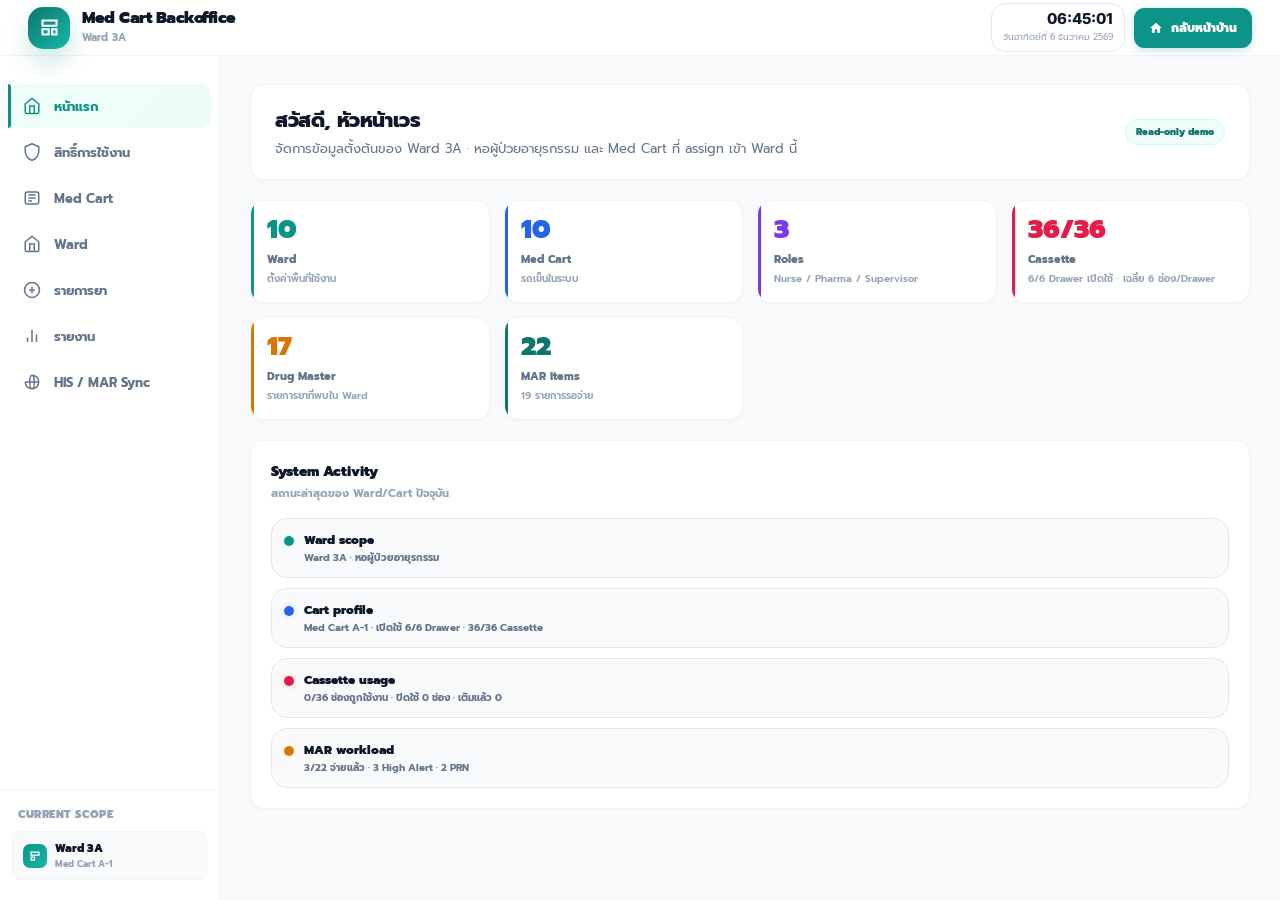
==== commit e7173090: "feat: redesign Ward & Cart pages — hero band, KPI cards, view/edit split Co-Authored-By: Claude Sonn" ====
--- a/backoffice.html
+++ b/backoffice.html
@@ -353,6 +353,38 @@
             display:flex; gap:10px; flex-shrink:0;
         }
         .modal-foot button { flex:1; justify-content:center; }
+        /* ── FULL PAGES (replaces modal overlays) ── */
+        .bo-page { display:none; flex-direction:column; flex:1; overflow:hidden; min-height:0; }
+        .bo-page.active { display:flex; }
+        #bo-page-home { overflow-y:auto; }
+        .bo-page-head {
+            padding:20px 32px; border-bottom:1px solid var(--border-light);
+            display:flex; align-items:center; justify-content:space-between;
+            background:var(--white); flex-shrink:0; gap:16px; flex-wrap:wrap;
+        }
+        .bo-ph-left { display:flex; align-items:center; gap:14px; min-width:0; }
+        .bo-ph-icon {
+            width:44px; height:44px; border-radius:12px; background:#F0FDFA; flex-shrink:0;
+            display:flex; align-items:center; justify-content:center;
+        }
+        .bo-ph-title { font-size:18px; font-weight:900; color:var(--text-1); letter-spacing:-.02em; }
+        .bo-ph-sub { font-size:12px; color:var(--text-2); margin-top:2px; }
+        .bo-ph-chips { display:flex; gap:6px; flex-wrap:wrap; margin-top:6px; }
+        .bo-ph-right { display:flex; align-items:center; gap:8px; flex-shrink:0; }
+        .bo-page-tabs {
+            padding:0 32px; border-bottom:1px solid var(--border-light);
+            background:var(--white); flex-shrink:0; display:flex; gap:0;
+        }
+        .bo-page-body { flex:1; overflow:hidden; min-height:0; display:flex; flex-direction:column; }
+        .bo-page-body.scroll { overflow-y:auto; }
+        .bo-page-foot {
+            padding:14px 32px; border-top:1px solid var(--border-light);
+            background:var(--white); display:flex; gap:8px; align-items:center; flex-shrink:0;
+        }
+        .bo-page-search {
+            padding:12px 32px; border-bottom:1px solid var(--border-light);
+            background:var(--white); flex-shrink:0; display:flex; gap:10px; align-items:center;
+        }
         /* ── WARD & MED CART MODAL ─────────────── */
         .wm-md-layout { display:flex; height:100%; min-height:0; }
         .wm-md-left {
@@ -649,12 +681,30 @@
         .wm-zone-no-cart { font-size:10px; font-weight:700; color:#F59E0B; }
         .wm-zone-select { width:100%; border:1.5px solid #E2E8F0; border-radius:8px; padding:5px 8px; font-family:'Prompt',sans-serif; font-size:11px; font-weight:700; color:#475569; background:white; cursor:pointer; outline:none; }
         .wm-zone-select:focus { border-color:#0D9488; }
+        /* ── VIEW MODE (fields disabled until Edit is clicked) ── */
+        .wm-view-mode .wm-input,
+        .wm-view-mode .wm-zone-name-input,
+        .wm-view-mode .wm-zone-range-input,
+        .wm-view-mode .wm-zone-select,
+        .wm-view-mode select {
+            pointer-events:none; background:var(--bg) !important;
+            border-color:transparent !important; cursor:default; color:var(--text-2);
+        }
+        .wm-view-mode .wm-color-swatch,
+        .wm-view-mode .wm-status-opt { pointer-events:none; opacity:.5; cursor:default; }
+        .wm-view-mode .wm-add-zone-btn,
+        .wm-view-mode .wm-zone-remove,
+        .wm-view-mode .wm-danger-zone,
+        .wm-view-mode .wm-add-btn { display:none !important; }
+        .wm-view-mode .wm-zone-card { border-color:#F1F5F9; }
+        .wm-view-mode .wm-zone-cart-badge { opacity:.7; }
         .wm-add-zone-btn {
-            border:1.5px dashed #CBD5E1; background:white; color:#64748B; border-radius:8px;
-            padding:5px 12px; font-family:'Prompt',sans-serif; font-size:11px; font-weight:800;
-            cursor:pointer; transition:all .15s;
-        }
-        .wm-add-zone-btn:hover { border-color:#0D9488; color:#0D9488; background:#F0FDFA; }
+            border:none; background:linear-gradient(135deg,#0D9488,#14B8A6); color:white; border-radius:8px;
+            padding:6px 14px; font-family:'Prompt',sans-serif; font-size:11px; font-weight:800;
+            cursor:pointer; transition:all .15s; box-shadow:0 2px 6px rgba(13,148,136,0.25);
+            display:inline-flex; align-items:center; gap:4px;
+        }
+        .wm-add-zone-btn:hover { background:linear-gradient(135deg,#0f766e,#0D9488); box-shadow:0 3px 10px rgba(13,148,136,0.35); transform:translateY(-1px); }
         .wm-section-head-row { display:flex; align-items:center; justify-content:space-between; }
         /* Zone coverage in cart tab */
         .wm-coverage-list { display:flex; flex-direction:column; gap:6px; margin-top:4px; }
@@ -666,6 +716,96 @@
         .wm-coverage-ward { font-size:11px; font-weight:800; color:#0F172A; }
         .wm-coverage-zone { font-size:10px; color:#64748B; }
         .wm-coverage-beds { font-size:10px; font-weight:700; color:#0D9488; margin-left:auto; white-space:nowrap; }
+
+        /* ── REDESIGNED DETAIL PANELS ── */
+        .wm-hero-band {
+            background:linear-gradient(135deg, var(--wm-band-color,#0D9488) 0%, color-mix(in srgb, var(--wm-band-color,#0D9488) 70%, #14B8A6) 100%);
+            border-radius:16px; padding:20px 22px; color:white; margin-bottom:16px;
+            display:flex; align-items:center; gap:16px; position:relative; overflow:hidden;
+        }
+        .wm-hero-band::after {
+            content:''; position:absolute; right:-20px; top:-20px;
+            width:100px; height:100px; border-radius:50%;
+            background:rgba(255,255,255,0.08);
+        }
+        .wm-hero-avatar2 {
+            width:56px; height:56px; border-radius:16px; flex-shrink:0;
+            background:rgba(255,255,255,0.2); display:flex; align-items:center;
+            justify-content:center; font-size:20px; font-weight:900; color:white;
+            border:2px solid rgba(255,255,255,0.3);
+        }
+        .wm-hero-band-info { flex:1; min-width:0; }
+        .wm-hero-band-name { font-size:22px; font-weight:900; letter-spacing:-.02em; line-height:1.1; }
+        .wm-hero-band-sub { font-size:12px; opacity:.75; margin-top:3px; }
+        .wm-hero-band-badges { display:flex; gap:6px; margin-top:8px; flex-wrap:wrap; }
+        .wm-hero-badge {
+            background:rgba(255,255,255,0.2); border:1px solid rgba(255,255,255,0.3);
+            border-radius:999px; padding:3px 10px; font-size:10px; font-weight:800;
+        }
+        .wm-kpi-row { display:grid; grid-template-columns:repeat(3,1fr); gap:8px; margin-bottom:16px; }
+        .wm-kpi-row.four { grid-template-columns:repeat(4,1fr); }
+        .wm-kpi-card {
+            background:white; border:1px solid var(--border); border-radius:14px; padding:14px 14px 10px;
+            display:flex; flex-direction:column; gap:2px;
+        }
+        .wm-kpi-val { font-size:22px; font-weight:900; color:var(--text-1); line-height:1; }
+        .wm-kpi-lbl { font-size:10px; color:var(--text-3); font-weight:700; text-transform:uppercase; letter-spacing:.04em; margin-top:2px; }
+        .wm-kpi-sub { font-size:10px; color:var(--text-2); font-weight:700; margin-top:3px; }
+        .wm-info-card {
+            background:white; border:1px solid var(--border); border-radius:14px;
+            padding:16px 18px; margin-bottom:12px;
+        }
+        .wm-info-card-head {
+            display:flex; align-items:center; gap:8px; margin-bottom:12px;
+            padding-bottom:10px; border-bottom:1px solid var(--border-light);
+        }
+        .wm-info-card-icon {
+            width:30px; height:30px; border-radius:9px; display:flex; align-items:center; justify-content:center;
+            flex-shrink:0;
+        }
+        .wm-info-card-title { font-size:12px; font-weight:900; color:var(--text-1); }
+        .wm-info-card-sub { font-size:10px; color:var(--text-3); margin-top:1px; }
+        .wm-view-field { display:flex; flex-direction:column; gap:2px; padding:8px 0; border-bottom:1px solid var(--border-light); }
+        .wm-view-field:last-child { border-bottom:none; padding-bottom:0; }
+        .wm-view-field-lbl { font-size:9.5px; font-weight:900; color:var(--text-3); text-transform:uppercase; letter-spacing:.06em; }
+        .wm-view-field-val { font-size:13px; font-weight:700; color:var(--text-1); }
+        .wm-view-grid { display:grid; grid-template-columns:1fr 1fr; gap:0 16px; }
+        .wm-zone-view-card {
+            border:1.5px solid var(--border); border-radius:12px; padding:12px 14px;
+            display:flex; align-items:center; gap:12px; background:white; margin-bottom:6px;
+        }
+        .wm-zone-view-left { flex:1; min-width:0; }
+        .wm-zone-view-name { font-size:12px; font-weight:800; color:var(--text-1); }
+        .wm-zone-view-range { font-size:10px; color:var(--text-3); margin-top:1px; }
+        .wm-zone-view-cart { font-size:10px; font-weight:800; color:#0F766E; background:#CCFBF1; border-radius:6px; padding:3px 8px; white-space:nowrap; }
+        .wm-zone-view-nocart { font-size:10px; font-weight:700; color:#D97706; background:#FEF3C7; border-radius:6px; padding:3px 8px; white-space:nowrap; }
+        /* Improved left panel items */
+        .wm-item2 {
+            display:flex; align-items:stretch; cursor:pointer;
+            border-bottom:1px solid #F8FAFC; transition:background .1s; position:relative;
+        }
+        .wm-item2:hover { background:#F8FAFC; }
+        .wm-item2.selected { background:#F0FDF9; }
+        .wm-item2-bar { width:4px; flex-shrink:0; border-radius:0; }
+        .wm-item2-body { flex:1; min-width:0; padding:10px 12px 10px 10px; display:flex; align-items:center; gap:8px; }
+        .wm-item2-info { flex:1; min-width:0; }
+        .wm-item2-name { font-size:12px; font-weight:800; color:#0F172A; white-space:nowrap; overflow:hidden; text-overflow:ellipsis; }
+        .wm-item2-sub { font-size:10px; color:#94A3B8; margin-top:1px; white-space:nowrap; overflow:hidden; text-overflow:ellipsis; }
+        .wm-item2-meta { display:flex; flex-direction:column; align-items:flex-end; gap:3px; flex-shrink:0; }
+        .wm-item2-badge { font-size:9px; font-weight:800; border-radius:999px; padding:2px 7px; white-space:nowrap; }
+        /* Edit mode section card */
+        .wm-edit-card {
+            background:white; border:1.5px solid var(--border); border-radius:14px;
+            padding:16px 18px; margin-bottom:12px;
+        }
+        .wm-edit-card-head {
+            display:flex; align-items:center; gap:8px; margin-bottom:14px;
+        }
+        .wm-edit-card-icon {
+            width:28px; height:28px; border-radius:8px; display:flex; align-items:center;
+            justify-content:center; flex-shrink:0;
+        }
+        .wm-edit-card-title { font-size:11px; font-weight:900; color:var(--text-1); text-transform:uppercase; letter-spacing:.05em; }
 
         /* ── DRUG LIST MODAL ─────────────────── */
         .drug-search-bar { display:flex; gap:10px; padding:4px 24px 14px; align-items:center; }
@@ -758,9 +898,13 @@
                     <div class="bo-nav-icon"><svg width="18" height="18" viewBox="0 0 24 24" fill="none" stroke="currentColor" stroke-width="2"><path d="M12 1L3 5v6c0 5.55 3.84 10.74 9 12 5.16-1.26 9-6.45 9-12V5l-9-4z"/></svg></div>
                     สิทธิ์การใช้งาน
                 </div>
+                <div class="bo-nav-item" onclick="boNavTo('cart',this)">
+                    <div class="bo-nav-icon"><svg width="18" height="18" viewBox="0 0 24 24" fill="none" stroke="currentColor" stroke-width="2"><rect x="3" y="4" width="18" height="16" rx="3"/><path d="M7 8h10"/><path d="M7 12h10"/><path d="M7 16h5"/></svg></div>
+                    Med Cart
+                </div>
                 <div class="bo-nav-item" onclick="boNavTo('ward',this)">
-                    <div class="bo-nav-icon"><svg width="18" height="18" viewBox="0 0 24 24" fill="none" stroke="currentColor" stroke-width="2"><path d="M4 4h16v6H4z"/><path d="M4 14h7v6H4z"/><path d="M15 14h5v6h-5z"/></svg></div>
-                    Med Cart & Ward
+                    <div class="bo-nav-icon"><svg width="18" height="18" viewBox="0 0 24 24" fill="none" stroke="currentColor" stroke-width="2"><path d="M3 9l9-7 9 7v11a2 2 0 01-2 2H5a2 2 0 01-2-2z"/><polyline points="9 22 9 12 15 12 15 22"/></svg></div>
+                    Ward
                 </div>
                 <div class="bo-nav-item" onclick="boNavTo('med',this)">
                     <div class="bo-nav-icon"><svg width="18" height="18" viewBox="0 0 24 24" fill="none" stroke="currentColor" stroke-width="2"><circle cx="12" cy="12" r="10"/><path d="M8 12h8M12 8v8"/></svg></div>
@@ -791,100 +935,84 @@
 
         <!-- ── CONTENT ── -->
         <div class="bo-content">
-            <main class="bo-body">
-                <div class="bo-inner">
-
-                    <!-- Welcome bar — compact, no duplication -->
-                    <section class="bo-welcome">
-                        <div class="bo-welcome-left">
-                            <h1 class="bo-welcome-title">สวัสดี, <span id="boWelcomeName">หัวหน้าเวร</span></h1>
-                            <p class="bo-welcome-sub" id="boHeroSub">ภาพรวมระบบหลังบ้านของ <strong id="boWelcomeWard">Ward 3A</strong> — เลือกเมนูทางซ้ายเพื่อจัดการ</p>
-                        </div>
-                        <div class="bo-welcome-right">
-                            <span class="bo-chip" id="boModeChip" style="background:#F0FDFA;border-color:#CCFBF1;color:#0F766E;">Supervisor mode</span>
-                        </div>
-                    </section>
-
-                    <!-- Stats -->
-                    <section class="bo-stat-grid" id="boStatGrid"></section>
-
-                    <!-- Activity log — full width -->
-                    <section class="bo-panel">
-                        <div class="bo-panel-head">
-                            <div>
-                                <div class="bo-panel-title">System Activity</div>
-                                <div class="bo-panel-sub">สถานะล่าสุดของ Ward/Cart ปัจจุบัน</div>
+            <!-- Page: Home (Dashboard) -->
+            <div id="bo-page-home" class="bo-page active">
+                <main class="bo-body">
+                    <div class="bo-inner">
+
+                        <!-- Welcome bar — compact, no duplication -->
+                        <section class="bo-welcome">
+                            <div class="bo-welcome-left">
+                                <h1 class="bo-welcome-title">สวัสดี, <span id="boWelcomeName">หัวหน้าเวร</span></h1>
+                                <p class="bo-welcome-sub" id="boHeroSub">ภาพรวมระบบหลังบ้านของ <strong id="boWelcomeWard">Ward 3A</strong> — เลือกเมนูทางซ้ายเพื่อจัดการ</p>
                             </div>
-                        </div>
-                        <div class="bo-timeline" id="boTimeline"></div>
-                    </section>
-
-                </div>
-            </main>
-        </div>
-    </div>
-
-    <!-- Hidden elements to preserve JS references -->
-    <div style="display:none;">
-        <span id="boRoleBadge"></span>
-        <span id="boWardBadge"></span>
-        <span id="boCartScope"></span>
-        <span id="boAccessNote"></span>
-        <div id="boModuleGrid"></div>
-    </div>
-
-    <div class="modal-backdrop" id="permModal" onclick="if(event.target===this) closePermModal()">
-        <div class="modal-card" role="dialog" aria-modal="true" aria-labelledby="permModalTitle">
-            <div class="modal-head">
-                <div class="modal-head-top">
-                    <div class="modal-head-left">
-                        <div class="modal-head-icon">
+                            <div class="bo-welcome-right">
+                                <span class="bo-chip" id="boModeChip" style="background:#F0FDFA;border-color:#CCFBF1;color:#0F766E;">Supervisor mode</span>
+                            </div>
+                        </section>
+
+                        <!-- Stats -->
+                        <section class="bo-stat-grid" id="boStatGrid"></section>
+
+                        <!-- Activity log — full width -->
+                        <section class="bo-panel">
+                            <div class="bo-panel-head">
+                                <div>
+                                    <div class="bo-panel-title">System Activity</div>
+                                    <div class="bo-panel-sub">สถานะล่าสุดของ Ward/Cart ปัจจุบัน</div>
+                                </div>
+                            </div>
+                            <div class="bo-timeline" id="boTimeline"></div>
+                        </section>
+
+                    </div>
+                </main>
+            </div>
+
+            <!-- Page: สิทธิ์การใช้งาน -->
+            <div id="bo-page-perm" class="bo-page">
+                <div class="bo-page-head">
+                    <div class="bo-ph-left">
+                        <div class="bo-ph-icon">
                             <svg width="24" height="24" viewBox="0 0 24 24" fill="none" stroke="#0D9488" stroke-width="2" stroke-linecap="round" stroke-linejoin="round"><path d="M12 1L3 5v6c0 5.55 3.84 10.74 9 12 5.16-1.26 9-6.45 9-12V5l-9-4z"/><path d="M9 12l2 2 4-4" stroke-width="2.2"/></svg>
                         </div>
                         <div>
-                            <div id="permModalTitle" class="modal-title">ตั้งค่าสิทธิ์การใช้งาน</div>
-                            <div class="modal-sub">กำหนดสิทธิ์ตาม Role แล้วตั้งข้อยกเว้นรายบุคคลเมื่อจำเป็น</div>
-                            <div class="modal-chips" id="pmChips"></div>
+                            <div id="permModalTitle" class="bo-ph-title">ตั้งค่าสิทธิ์การใช้งาน</div>
+                            <div class="bo-ph-sub">กำหนดสิทธิ์ตาม Role แล้วตั้งข้อยกเว้นรายบุคคลเมื่อจำเป็น</div>
+                            <div class="bo-ph-chips" id="pmChips"></div>
                         </div>
                     </div>
-                    <button class="modal-close" onclick="closePermModal()" aria-label="ปิด">
-                        <svg width="16" height="16" viewBox="0 0 24 24" fill="none" stroke="currentColor" stroke-width="2.5"><line x1="18" y1="6" x2="6" y2="18"/><line x1="6" y1="6" x2="18" y2="18"/></svg>
-                    </button>
+                    <div class="bo-ph-right">
+                        <button class="btn" onclick="boNavTo('home', document.querySelector('[onclick*=\'boNavTo(\\\'home\\\'\']'))">ยกเลิก</button>
+                        <button class="btn primary" onclick="savePermModal()">บันทึกสิทธิ์</button>
+                    </div>
                 </div>
-                <div class="modal-tabs">
+                <div class="bo-page-tabs">
                     <button class="modal-tab active" data-tab="role" onclick="pmSetTab('role')">สิทธิ์ตาม Role</button>
                     <button class="modal-tab" data-tab="user" onclick="pmSetTab('user')">สิทธิ์ตามผู้ใช้</button>
                 </div>
+                <div class="bo-page-body scroll" id="permModalBody"></div>
             </div>
-            <div class="modal-body" id="permModalBody"></div>
-            <div class="modal-foot">
-                <button class="btn" onclick="closePermModal()">ยกเลิก</button>
-                <button class="btn primary" onclick="savePermModal()">บันทึกสิทธิ์</button>
-            </div>
-        </div>
-    </div>
-    <!-- Drug List Modal -->
-    <div class="modal-backdrop" id="drugModal" onclick="if(event.target===this) closeDrugModal()" style="display:none;">
-        <div class="modal-card" style="max-width:1020px;" role="dialog" aria-modal="true">
-            <div class="modal-head">
-                <div class="modal-head-top">
-                    <div class="modal-head-left">
-                        <div class="modal-head-icon" style="background:#EFF6FF;">
+
+            <!-- Page: รายการยา -->
+            <div id="bo-page-med" class="bo-page">
+                <div class="bo-page-head">
+                    <div class="bo-ph-left">
+                        <div class="bo-ph-icon" style="background:#EFF6FF;">
                             <svg width="24" height="24" viewBox="0 0 24 24" fill="none" stroke="#2563EB" stroke-width="2" stroke-linecap="round" stroke-linejoin="round"><path d="M19 3H5C3.9 3 3 3.9 3 5v14c0 1.1.9 2 2 2h14c1.1 0 2-.9 2-2V5c0-1.1-.9-2-2-2zm-7 3c.55 0 1 .45 1 1v3h3c.55 0 1 .45 1 1s-.45 1-1 1h-3v3c0 .55-.45 1-1 1s-1-.45-1-1v-3H8c-.55 0-1-.45-1-1s.45-1 1-1h3V7c0-.55.45-1 1-1z"/></svg>
                         </div>
                         <div>
-                            <div class="modal-title">รายการยาในระบบ</div>
-                            <div class="modal-sub">Medication Master — ข้อมูลยา, Lot, High Alert, Drug Interaction</div>
-                            <div class="modal-chips" id="drugChips"></div>
+                            <div class="bo-ph-title">รายการยาในระบบ</div>
+                            <div class="bo-ph-sub">Medication Master — ข้อมูลยา, Lot, High Alert, Drug Interaction</div>
+                            <div class="bo-ph-chips" id="drugChips"></div>
                         </div>
                     </div>
-                    <button class="modal-close" onclick="closeDrugModal()" aria-label="ปิด">
-                        <svg width="16" height="16" viewBox="0 0 24 24" fill="none" stroke="currentColor" stroke-width="2.5"><line x1="18" y1="6" x2="6" y2="18"/><line x1="6" y1="6" x2="18" y2="18"/></svg>
-                    </button>
+                    <div class="bo-ph-right">
+                        <span id="drugCountLabel" style="font-size:11px;color:#94A3B8;font-weight:800;letter-spacing:.02em;"></span>
+                    </div>
                 </div>
-                <!-- Search + Filters -->
-                <div class="drug-search-bar">
-                    <div class="drug-search-wrap">
+                <div class="bo-page-search">
+                    <div class="drug-search-wrap" style="flex:1;">
                         <svg width="15" height="15" viewBox="0 0 24 24" fill="none" stroke="currentColor" stroke-width="2"><circle cx="11" cy="11" r="8"/><line x1="21" y1="21" x2="16.65" y2="16.65"/></svg>
                         <input type="text" id="drugSearch" placeholder="ค้นหาชื่อยา, Lot, หมวด..." oninput="renderDrugList()">
                     </div>
@@ -895,82 +1023,102 @@
                         <option value="routine">✓ Routine</option>
                     </select>
                 </div>
+                <div class="bo-page-body" id="drugModalBody" style="overflow-y:auto;"></div>
             </div>
-            <div class="modal-body" id="drugModalBody" style="padding:0;"></div>
-            <div class="modal-foot">
-                <button class="btn" onclick="closeDrugModal()">ปิด</button>
-                <span id="drugCountLabel" style="font-size:11px;color:#94A3B8;font-weight:800;margin-left:auto;letter-spacing:.02em;"></span>
-            </div>
-        </div>
-    </div>
-
-    <!-- Med Cart & Ward Modal -->
-    <div class="modal-backdrop" id="wardModal" onclick="if(event.target===this) closeWardModal()">
-        <div class="modal-card" style="max-width:820px;" role="dialog" aria-modal="true">
-            <div class="modal-head">
-                <div class="modal-head-top">
-                    <div class="modal-head-left">
-                        <div class="modal-head-icon">
-                            <svg width="24" height="24" viewBox="0 0 24 24" fill="none" stroke="#0D9488" stroke-width="2" stroke-linecap="round" stroke-linejoin="round"><path d="M3 21h18"/><path d="M5 21V7l8-4v18"/><path d="M19 21V11l-6-4"/><path d="M9 9h1"/><path d="M9 13h1"/><path d="M9 17h1"/></svg>
+
+            <!-- Page: Med Cart -->
+            <div id="bo-page-cart" class="bo-page">
+                <div class="bo-page-head">
+                    <div class="bo-ph-left">
+                        <div class="bo-ph-icon">
+                            <svg width="24" height="24" viewBox="0 0 24 24" fill="none" stroke="#0D9488" stroke-width="2" stroke-linecap="round" stroke-linejoin="round"><rect x="3" y="4" width="18" height="16" rx="3"/><path d="M7 8h10"/><path d="M7 12h10"/><path d="M7 16h5"/></svg>
                         </div>
                         <div>
-                            <div class="modal-title">Med Cart & Ward Assignment</div>
-                            <div class="modal-sub">จัดการ Med Cart และผูก Ward เข้ากับรถเข็น พร้อม Drawer / Cassette</div>
-                            <div class="modal-chips" id="wmChips"></div>
+                            <div class="bo-ph-title">Med Cart Management</div>
+                            <div class="bo-ph-sub">จัดการรถเข็นยา, Drawer, Cassette และ Ward Assignment</div>
+                            <div class="bo-ph-chips" id="wmCartChips"></div>
                         </div>
                     </div>
-                    <button class="modal-close" onclick="closeWardModal()" aria-label="ปิด">
-                        <svg width="16" height="16" viewBox="0 0 24 24" fill="none" stroke="currentColor" stroke-width="2.5"><line x1="18" y1="6" x2="6" y2="18"/><line x1="6" y1="6" x2="18" y2="18"/></svg>
-                    </button>
+                    <div class="bo-ph-right" id="wm-actions-cart">
+                        <button class="btn" id="wm-edit-btn-cart" onclick="wmEnableEdit()">
+                            <svg width="13" height="13" viewBox="0 0 24 24" fill="none" stroke="currentColor" stroke-width="2.5"><path d="M11 4H4a2 2 0 00-2 2v14a2 2 0 002 2h14a2 2 0 002-2v-7"/><path d="M18.5 2.5a2.121 2.121 0 013 3L12 15l-4 1 1-4 9.5-9.5z"/></svg>
+                            แก้ไข
+                        </button>
+                        <button class="btn" id="wm-cancel-btn-cart" onclick="wmCancelEdit()" style="display:none;">ยกเลิก</button>
+                        <button class="btn primary" id="wm-save-btn-cart" onclick="saveWardModal()" style="display:none;">
+                            <svg width="14" height="14" viewBox="0 0 24 24" fill="none" stroke="currentColor" stroke-width="2.5"><path d="M19 21H5a2 2 0 01-2-2V5a2 2 0 012-2h11l5 5v11a2 2 0 01-2 2z"/><polyline points="17 21 17 13 7 13 7 21"/><polyline points="7 3 7 8 15 8"/></svg>
+                            บันทึกข้อมูล
+                        </button>
+                    </div>
                 </div>
-                <div class="modal-tabs">
-                    <button class="modal-tab active" data-wm-tab="cart" onclick="wmSetTab('cart')">Med Cart</button>
-                    <button class="modal-tab" data-wm-tab="ward" onclick="wmSetTab('ward')">Ward</button>
+                <div class="bo-page-body" id="cartModalBody"></div>
+            </div>
+
+            <!-- Page: Ward -->
+            <div id="bo-page-ward" class="bo-page">
+                <div class="bo-page-head">
+                    <div class="bo-ph-left">
+                        <div class="bo-ph-icon">
+                            <svg width="24" height="24" viewBox="0 0 24 24" fill="none" stroke="#0D9488" stroke-width="2" stroke-linecap="round" stroke-linejoin="round"><path d="M3 9l9-7 9 7v11a2 2 0 01-2 2H5a2 2 0 01-2-2z"/><polyline points="9 22 9 12 15 12 15 22"/></svg>
+                        </div>
+                        <div>
+                            <div class="bo-ph-title">Ward Management</div>
+                            <div class="bo-ph-sub">จัดการ Ward, Bed Zones และ Med Cart Assignment ต่อ Zone</div>
+                            <div class="bo-ph-chips" id="wmChips"></div>
+                        </div>
+                    </div>
+                    <div class="bo-ph-right" id="wm-actions-ward">
+                        <button class="btn" id="wm-edit-btn-ward" onclick="wmEnableEdit()">
+                            <svg width="13" height="13" viewBox="0 0 24 24" fill="none" stroke="currentColor" stroke-width="2.5"><path d="M11 4H4a2 2 0 00-2 2v14a2 2 0 002 2h14a2 2 0 002-2v-7"/><path d="M18.5 2.5a2.121 2.121 0 013 3L12 15l-4 1 1-4 9.5-9.5z"/></svg>
+                            แก้ไข
+                        </button>
+                        <button class="btn" id="wm-cancel-btn-ward" onclick="wmCancelEdit()" style="display:none;">ยกเลิก</button>
+                        <button class="btn primary" id="wm-save-btn-ward" onclick="saveWardModal()" style="display:none;">
+                            <svg width="14" height="14" viewBox="0 0 24 24" fill="none" stroke="currentColor" stroke-width="2.5"><path d="M19 21H5a2 2 0 01-2-2V5a2 2 0 012-2h11l5 5v11a2 2 0 01-2 2z"/><polyline points="17 21 17 13 7 13 7 21"/><polyline points="7 3 7 8 15 8"/></svg>
+                            บันทึกข้อมูล
+                        </button>
+                    </div>
                 </div>
+                <div class="bo-page-body" id="wardModalBody"></div>
             </div>
-            <div class="modal-body" id="wardModalBody"></div>
-            <div class="modal-foot">
-                <button class="btn" onclick="closeWardModal()">ปิด</button>
-                <button class="btn primary" onclick="saveWardModal()">
-                    <svg width="14" height="14" viewBox="0 0 24 24" fill="none" stroke="currentColor" stroke-width="2.5"><path d="M19 21H5a2 2 0 01-2-2V5a2 2 0 012-2h11l5 5v11a2 2 0 01-2 2z"/><polyline points="17 21 17 13 7 13 7 21"/><polyline points="7 3 7 8 15 8"/></svg>
-                    บันทึกข้อมูล
-                </button>
-            </div>
-        </div>
-    </div>
-
-    <div class="modal-backdrop" id="reportModal" onclick="if(event.target===this) closeReportModal()">
-        <div class="modal-card" style="max-width:940px;" role="dialog" aria-modal="true" aria-labelledby="reportModalTitle">
-            <div class="modal-head">
-                <div class="modal-head-top">
-                    <div class="modal-head-left">
-                        <div class="modal-head-icon">
+
+            <!-- Page: รายงาน -->
+            <div id="bo-page-report" class="bo-page">
+                <div class="bo-page-head">
+                    <div class="bo-ph-left">
+                        <div class="bo-ph-icon">
                             <svg width="24" height="24" viewBox="0 0 24 24" fill="none" stroke="#0D9488" stroke-width="2" stroke-linecap="round" stroke-linejoin="round"><path d="M14 2H6a2 2 0 00-2 2v16a2 2 0 002 2h12a2 2 0 002-2V8z"/><path d="M14 2v6h6"/><path d="M16 13H8"/><path d="M16 17H8"/><path d="M10 9H8"/></svg>
                         </div>
                         <div>
-                            <div id="reportModalTitle" class="modal-title">รายงานและ Audit Log</div>
-                            <div class="modal-sub">สรุป MAR, Cassette, Assignment และ activity ของ Ward ปัจจุบัน</div>
-                            <div class="modal-chips" id="reportChips"></div>
+                            <div id="reportModalTitle" class="bo-ph-title">รายงานและ Audit Log</div>
+                            <div class="bo-ph-sub">สรุป MAR, Cassette, Assignment และ activity ของ Ward ปัจจุบัน</div>
+                            <div class="bo-ph-chips" id="reportChips"></div>
                         </div>
                     </div>
-                    <button class="modal-close" onclick="closeReportModal()" aria-label="ปิด">
-                        <svg width="16" height="16" viewBox="0 0 24 24" fill="none" stroke="currentColor" stroke-width="2.5"><line x1="18" y1="6" x2="6" y2="18"/><line x1="6" y1="6" x2="18" y2="18"/></svg>
-                    </button>
+                    <div class="bo-ph-right">
+                        <button class="btn" style="border-color:#BFDBFE;color:#1D4ED8;background:linear-gradient(135deg,#EFF6FF,#DBEAFE);" onclick="reportExportMock()">
+                            <svg width="13" height="13" viewBox="0 0 24 24" fill="none" stroke="currentColor" stroke-width="2.5"><path d="M21 15v4a2 2 0 01-2 2H5a2 2 0 01-2-2v-4"/><polyline points="7 10 12 15 17 10"/><line x1="12" y1="15" x2="12" y2="3"/></svg>
+                            Export CSV
+                        </button>
+                        <button class="btn primary" onclick="reportPrintMock()">
+                            <svg width="13" height="13" viewBox="0 0 24 24" fill="none" stroke="currentColor" stroke-width="2.5"><polyline points="6 9 6 2 18 2 18 9"/><path d="M6 18H4a2 2 0 01-2-2v-5a2 2 0 012-2h16a2 2 0 012 2v5a2 2 0 01-2 2h-2"/><rect x="6" y="14" width="12" height="8"/></svg>
+                            Print / PDF
+                        </button>
+                    </div>
                 </div>
+                <div class="bo-page-body scroll" id="reportModalBody"></div>
             </div>
-            <div class="modal-body" id="reportModalBody"></div>
-            <div class="modal-foot">
-                <button class="btn" onclick="closeReportModal()">ปิด</button>
-                <button class="btn" style="border-color:#BFDBFE;color:#1D4ED8;background:linear-gradient(135deg,#EFF6FF,#DBEAFE);" onclick="reportExportMock()">
-                    <svg width="13" height="13" viewBox="0 0 24 24" fill="none" stroke="currentColor" stroke-width="2.5" style="margin-right:5px;vertical-align:-2px;"><path d="M21 15v4a2 2 0 01-2 2H5a2 2 0 01-2-2v-4"/><polyline points="7 10 12 15 17 10"/><line x1="12" y1="15" x2="12" y2="3"/></svg>
-                    Export CSV
-                </button>
-                <button class="btn primary" onclick="reportPrintMock()">
-                    <svg width="13" height="13" viewBox="0 0 24 24" fill="none" stroke="currentColor" stroke-width="2.5" style="margin-right:5px;vertical-align:-2px;"><polyline points="6 9 6 2 18 2 18 9"/><path d="M6 18H4a2 2 0 01-2-2v-5a2 2 0 012-2h16a2 2 0 012 2v5a2 2 0 01-2 2h-2"/><rect x="6" y="14" width="12" height="8"/></svg>
-                    Print / PDF
-                </button>
-            </div>
+
         </div>
+    </div>
+
+    <!-- Hidden elements to preserve JS references -->
+    <div style="display:none;">
+        <span id="boRoleBadge"></span>
+        <span id="boWardBadge"></span>
+        <span id="boCartScope"></span>
+        <span id="boAccessNote"></span>
+        <div id="boModuleGrid"></div>
     </div>
 
     <div class="toast" id="toast"></div>
@@ -980,13 +1128,25 @@
         function boNavTo(target, el) {
             document.querySelectorAll('.bo-nav-item').forEach(n => n.classList.remove('active'));
             if (el) el.classList.add('active');
+            else {
+                var found = document.querySelector('.bo-nav-item[onclick*="\''+target+'\'"]');
+                if (found) found.classList.add('active');
+            }
+            document.querySelectorAll('.bo-page').forEach(p => p.classList.remove('active'));
+            var pageEl = document.getElementById('bo-page-' + target);
+            if (pageEl) pageEl.classList.add('active');
+            else document.getElementById('bo-page-home').classList.add('active');
             switch(target) {
-                case 'perm':  openPermPanel(); break;
-                case 'ward':  openWardModal(); break;
+                case 'perm':   openPermPanel();   break;
+                case 'cart':   openCartPage();    break;
+                case 'ward':   openWardModal();   break;
                 case 'report': openReportModal(); break;
-                case 'med': openDrugModal(); break;
-                case 'his': showToast('เปิดโมดูล HIS/MAR Sync (Demo)'); break;
-                default: break; // 'home' stays on dashboard
+                case 'med':    openDrugModal();   break;
+                case 'his':    document.getElementById('bo-page-home').classList.add('active');
+                               pageEl && pageEl.classList.remove('active');
+                               showToast('เปิดโมดูล HIS/MAR Sync (Demo)');
+                               break;
+                default: break;
             }
         }
 
@@ -1431,15 +1591,15 @@
                 return;
             }
             if (moduleId === 'users') {
-                openPermPanel();
+                boNavTo('perm', null);
                 return;
             }
             if (moduleId === 'wards') {
-                openWardModal();
+                boNavTo('cart', null);
                 return;
             }
             if (moduleId === 'reports') {
-                openReportModal();
+                boNavTo('report', null);
                 return;
             }
             showToast('เปิดเมนูระบบหลังบ้าน: ' + (labels[moduleId] || 'Demo'));
@@ -1656,13 +1816,10 @@
 
         function openReportModal() {
             renderReportModal();
-            const modal = document.getElementById('reportModal');
-            if (modal) modal.style.display = 'flex';
         }
 
         function closeReportModal() {
-            const modal = document.getElementById('reportModal');
-            if (modal) modal.style.display = 'none';
+            boNavTo('home', document.querySelector('.bo-nav-item'));
         }
 
         function reportExportMock() {
@@ -2291,13 +2448,10 @@
 
         function openDrugModal() {
             renderDrugList();
-            var modal = document.getElementById('drugModal');
-            if (modal) modal.style.display = 'flex';
         }
 
         function closeDrugModal() {
-            var modal = document.getElementById('drugModal');
-            if (modal) modal.style.display = 'none';
+            boNavTo('home', document.querySelector('.bo-nav-item'));
         }
 
         /* ── PERMISSION PANEL DATA ────────��────── */
@@ -2555,13 +2709,12 @@
         function openPermPanel() {
             pmTab='role'; pmSearch=''; pmRoleFilter=''; pmSelectedUser=PM_USERS.length?PM_USERS[0].id:null;
             pmRender();
-            document.getElementById('permModal').style.display = 'flex';
         }
         function closePermModal() {
-            document.getElementById('permModal').style.display = 'none';
+            boNavTo('home', document.querySelector('.bo-nav-item'));
         }
         function savePermModal() {
-            closePermModal();
+            boNavTo('home', document.querySelector('.bo-nav-item'));
             showToast('บันทึกสิทธิ์เรียบร้อยแล้ว');
             setTimeout(function(){ showToast(''); }, 1800);
         }
@@ -2731,9 +2884,6 @@
             wmTab = tab;
             wmSearch = '';
             wmStatusFilter = 'all';
-            document.querySelectorAll('[data-wm-tab]').forEach(function(el){
-                el.classList.toggle('active', el.dataset.wmTab === tab);
-            });
             wmRender();
         }
         function wmSetStatus(itemId, field, val) {
@@ -3085,7 +3235,8 @@
             if (!zone) return;
             if (field === 'bedStart' || field === 'bedEnd') value = parseInt(value, 10) || zone[field];
             zone[field] = value;
-            wmRender();
+            /* Don't re-render for name changes — would destroy input focus on every keystroke */
+            if (field !== 'name') wmRender();
         }
         function wmSetZoneCart(wardId, zoneId, cartId) {
             var ward = wmFindWard(wardId);
@@ -3125,11 +3276,22 @@
         function wmRenderZones(ward) {
             var zones = ward.zones || [];
             var zoneColors = [ward.color, '#3B82F6', '#A855F7', '#F59E0B', '#06B6D4', '#EC4899'];
+            /* Collect all cartIds already assigned to ANY zone across ALL wards */
+            var usedCartIds = {};
+            WM_WARDS.forEach(function(w) {
+                if (!w.zones) return;
+                w.zones.forEach(function(z) { if (z.cartId) usedCartIds[z.cartId] = true; });
+            });
+
             var zoneCards = zones.map(function(zone, i) {
                 var cart = zone.cartId ? wmFindCart(zone.cartId) : null;
                 var bedCount = Math.max(0, zone.bedEnd - zone.bedStart + 1);
                 var allCartOpts = '<option value="">— ไม่มี Med Cart —</option>'
-                    + WM_CARTS.filter(function(c){ return wmCartStatus(c) !== 'inactive'; }).map(function(c) {
+                    + WM_CARTS.filter(function(c) {
+                        if (wmCartStatus(c) === 'inactive') return false;
+                        /* Allow the cart that is currently selected for THIS zone; block others already used */
+                        return c.id === zone.cartId || !usedCartIds[c.id];
+                    }).map(function(c) {
                         var sel = (zone.cartId === c.id) ? ' selected' : '';
                         return '<option value="'+c.id+'"'+sel+'>'+escHtml(wmCartName(c))+(wmCartStatus(c)==='maintenance'?' (ซ่อมบำรุง)':'')+'</option>';
                     }).join('');
@@ -3137,7 +3299,7 @@
                 return '<div class="wm-zone-card">'
                     + '<div class="wm-zone-header">'
                     + '<div class="wm-zone-dot" style="background:'+dotColor+';"></div>'
-                    + '<input class="wm-zone-name-input" value="'+escHtml(zone.name)+'" oninput="wmUpdateZone(\''+ward.id+'\',\''+zone.id+'\',\'name\',this.value)">'
+                    + '<input class="wm-zone-name-input" value="'+escHtml(zone.name)+'" oninput="wmUpdateZone(\''+ward.id+'\',\''+zone.id+'\',\'name\',this.value)" onblur="wmRender()">'
                     + '<span class="wm-zone-bed-count">'+bedCount+' เตียง</span>'
                     + (zones.length > 1 ? '<button class="wm-zone-remove" onclick="wmRemoveZone(\''+ward.id+'\',\''+zone.id+'\')" title="ลบ Zone">✕</button>' : '')
                     + '</div>'
@@ -3158,11 +3320,20 @@
 
             var assignedCount = zones.filter(function(z){ return !!z.cartId; }).length;
             var totalBeds = zones.reduce(function(s, z){ return s + Math.max(0, z.bedEnd - z.bedStart + 1); }, 0);
-            return '<div class="wm-section-head" style="margin-top:16px;">'
-                + '<div class="wm-section-head-row">'
-                + '<span>Bed Zones <span style="font-size:10px;font-weight:700;color:#94A3B8;margin-left:6px;">'+assignedCount+'/'+zones.length+' Zone มี Med Cart · '+totalBeds+' เตียงรวม</span></span>'
-                + '<button class="wm-add-zone-btn" onclick="wmAddZone(\''+ward.id+'\')">+ เพิ่ม Zone</button>'
-                + '</div>'
+            var allAssigned = assignedCount === zones.length;
+            var statusColor = allAssigned ? '#0D9488' : '#D97706';
+            var statusBg    = allAssigned ? '#F0FDFA'  : '#FFFBEB';
+            var statusBorder= allAssigned ? '#99F6E4'  : '#FDE68A';
+            return '<div class="wm-divider"></div>'
+                + '<div style="display:flex;align-items:center;justify-content:space-between;margin-bottom:10px;">'
+                + '<div>'
+                + '<div style="font-size:12px;font-weight:900;color:#0F172A;">Bed Zones</div>'
+                + '<div style="font-size:11px;font-weight:700;color:'+statusColor+';margin-top:2px;">'
+                + (allAssigned?'✓ ':'⚠ ')+assignedCount+'/'+zones.length+' Zone มี Med Cart &nbsp;·&nbsp; '+totalBeds+' เตียงรวม'
+                + '</div></div>'
+                + '<button class="wm-add-zone-btn" onclick="wmAddZone(\''+ward.id+'\')">'
+                + '<svg width="12" height="12" viewBox="0 0 24 24" fill="none" stroke="currentColor" stroke-width="2.5"><line x1="12" y1="5" x2="12" y2="19"/><line x1="5" y1="12" x2="19" y2="12"/></svg>'
+                + 'เพิ่ม Zone</button>'
                 + '</div>'
                 + '<div class="wm-zone-list">'+zoneCards+'</div>';
         }
@@ -3187,13 +3358,24 @@
                 var status= wmWardStatus(w);
                 var sel = wmSelectedWard === w.id;
                 var cart = wmGetCartForWard(w);
-                return '<div class="wm-item'+(sel?' selected':'')+'" onclick="wmSelectWard(\''+w.id+'\')">'
-                    + '<div class="wm-item-dot" style="background:'+escHtml(color)+';"></div>'
-                    + '<div class="wm-item-info">'
-                    + '<div class="wm-item-name">'+escHtml(name)+'</div>'
-                    + '<div class="wm-item-sub">'+escHtml(dept)+' · ชั้น '+escHtml(floor)+(cart?' · '+escHtml(cart.name):'')+'</div>'
+                var occ2 = w.bedsOcc || 0; var tot2 = w.bedsTotal || 1;
+                var op2 = Math.round(occ2/tot2*100);
+                var zoneCount = (w.zones||[]).length;
+                var statusColors = {active:'#10B981',maintenance:'#F59E0B',inactive:'#CBD5E1'};
+                var statusLabels = {active:'ใช้งาน',maintenance:'ซ่อม',inactive:'ปิด'};
+                var statusBgs = {active:'#F0FDF4',maintenance:'#FFFBEB',inactive:'#F8FAFC'};
+                return '<div class="wm-item2'+(sel?' selected':'')+'" onclick="wmSelectWard(\''+w.id+'\')">'
+                    + '<div class="wm-item2-bar" style="background:'+escHtml(color)+';"></div>'
+                    + '<div class="wm-item2-body">'
+                    + '<div class="wm-item2-info">'
+                    + '<div class="wm-item2-name">'+escHtml(name)+'</div>'
+                    + '<div class="wm-item2-sub">'+escHtml(dept)+'</div>'
                     + '</div>'
-                    + wmStatusDot(status)
+                    + '<div class="wm-item2-meta">'
+                    + '<span class="wm-item2-badge" style="background:'+escHtml(statusBgs[status]||'#F8FAFC')+';color:'+escHtml(statusColors[status]||'#94A3B8')+';">'+escHtml(statusLabels[status]||status)+'</span>'
+                    + '<span style="font-size:9px;color:#94A3B8;font-weight:700;">'+op2+'% · '+zoneCount+'z</span>'
+                    + '</div>'
+                    + '</div>'
                     + '</div>';
             }).join('') : '<div class="wm-empty-inline">ไม่พบ Ward ตามเงื่อนไขนี้</div>';
 
@@ -3233,75 +3415,120 @@
                     alert = wmRenderAlert('Occupancy สูงมาก', 'ควรตรวจว่าจำนวนเตียงและผู้ป่วยตรงกับระบบ HIS ก่อนสรุป workload', 'warning');
                 }
 
-                /* Color picker */
-                var colorPicker = WM_COLORS.map(function(c) {
-                    return '<div class="wm-color-swatch'+(color===c?' selected':'')+'" style="background:'+c+';" onclick="wmSetColor(\''+ward.id+'\',\''+c+'\')"></div>';
-                }).join('');
-
-                /* Status options */
-                var statusOpts = ['active','maintenance','inactive'].map(function(s) {
-                    var labels = {active:'ใช้งาน',maintenance:'ซ่อมบำรุง',inactive:'ปิดใช้งาน'};
-                    return '<div class="wm-status-opt'+(status===s?' '+s:'')+'" onclick="wmSetStatus(\''+ward.id+'\',\'status\',\''+s+'\')">'
-                        + '<div class="wm-status-dot '+s+'"></div>'+escHtml(labels[s])+'</div>';
-                }).join('');
-
-                /* Cart select */
-                var cartOptions = wmCartOptions(cart ? cart.id : '');
-
-                right = '<div class="wm-md-right"><div class="wm-form-wrap">'
-                    + '<div class="wm-insight-grid">'
-                    + wmRenderInsight('bed', occColor, 'Occupancy ' + occPct + '%', occ + '/' + total + ' เตียง · ' + patients + ' ผู้ป่วย')
-                    + wmRenderInsight('cart', cart ? '#0D9488' : '#EF4444', cart ? wmCartName(cart) : 'ยังไม่มี Med Cart assigned', cart ? 'Assigned to ' + name + ' · ' + wmStatusLabel(wmCartStatus(cart)) + ' · เปิดใช้ ' + wmCartEnabledDrawers(cart) + '/' + wmCartTotalDrawers(cart) + ' Drawer · ' + wmCartEnabledCassettes(cart) + '/' + wmCartTotalCassettes(cart) + ' Cassette' : 'ควร assign รถเข็นก่อนเริ่มใช้งาน')
-                    + wmRenderInsight('ward', '#2563EB', summary.activeWards + ' Ward ใช้งานอยู่', summary.wardsWithoutCart.length + ' Ward ยังไม่มี Med Cart assigned')
-                    + wmRenderInsight('sync', '#7C3AED', summary.activeCarts + ' Med Cart Online', summary.maintenanceCarts.length + ' คันอยู่ระหว่างซ่อมบำรุง')
-                    + '</div>'
-                    + alert
-                    /* Hero */
-                    + '<div class="wm-form-hero">'
-                    + '<div class="wm-form-avatar" style="background:'+escHtml(color)+';min-width:50px;">'+escHtml(name.slice(0,2))+'</div>'
-                    + '<div><div class="wm-form-hero-name">'+escHtml(name)+'</div>'
-                    + '<div class="wm-form-hero-sub">ชั้น '+escHtml(String(floor))+' · '+escHtml(dept)+'</div></div>'
-                    + '</div>'
-
-                    /* Stats */
-                    + '<div class="wm-stat-row">'
-                    + '<div class="wm-stat-card"><div class="wm-stat-val" style="color:'+escHtml(color)+';">'+occ+'/'+total+'</div><div class="wm-stat-lbl">เตียง (ครอง)</div></div>'
-                    + '<div class="wm-stat-card"><div class="wm-stat-val" style="color:'+escHtml(color)+';">'+patients+'</div><div class="wm-stat-lbl">ผู้ป่วยปัจจุบัน</div></div>'
-                    + '<div class="wm-stat-card"><div class="wm-stat-val" style="color:'+escHtml(occColor)+';">'+occPct+'%</div><div class="wm-stat-lbl">Occupancy</div><div class="wm-occ-bar"><div class="wm-occ-fill" style="width:'+occPct+'%;background:'+escHtml(occColor)+'"></div></div></div>'
-                    + '</div>'
-
-                    + '<div class="wm-divider"></div>'
-
-                    /* Basic info */
-                    + '<div class="wm-section-head">ข้อมูลทั่วไป</div>'
-                    + '<div class="wm-field-grid">'
-                    + '<div class="wm-field full"><div class="wm-label">ชื่อ Ward</div><input class="wm-input" data-wm-field="name" value="'+escHtml(name)+'" oninput="wmRemember(\''+ward.id+'\',\'name\',this.value); document.querySelector(\'.wm-form-hero-name\').textContent=this.value || \'—\'; document.querySelector(\'.wm-form-avatar\').textContent=this.value.slice(0,2)||\'W\';"></div>'
-                    + '<div class="wm-field full"><div class="wm-label">แผนก / Department</div><input class="wm-input" data-wm-field="dept" value="'+escHtml(dept)+'" oninput="wmRemember(\''+ward.id+'\',\'dept\',this.value);"></div>'
-                    + '<div class="wm-field"><div class="wm-label">ชั้น</div><input class="wm-input" type="number" min="1" max="20" value="'+escHtml(String(floor))+'" onchange="wmRemember(\''+ward.id+'\',\'floor\',this.value); wmRender();"></div>'
-                    + '<div class="wm-field"><div class="wm-label">จำนวนเตียงทั้งหมด</div><input class="wm-input" type="number" min="1" max="100" value="'+escHtml(String(total))+'" onchange="wmSetNumber(\''+ward.id+'\',\'bedsTotal\',this.value);"></div>'
-                    + '<div class="wm-field"><div class="wm-label">เตียงที่ครองอยู่</div><input class="wm-input" type="number" min="0" max="'+escHtml(String(total))+'" value="'+escHtml(String(occ))+'" onchange="wmSetNumber(\''+ward.id+'\',\'bedsOcc\',this.value);"></div>'
-                    + '<div class="wm-field"><div class="wm-label">ผู้ป่วยปัจจุบัน</div><input class="wm-input" type="number" min="0" max="200" value="'+escHtml(String(patients))+'" onchange="wmSetNumber(\''+ward.id+'\',\'patients\',this.value);"></div>'
-                    + '</div>'
-
-                    /* Color */
-                    + '<div class="wm-section-head" style="margin-top:16px;">สีประจำ Ward</div>'
-                    + '<div class="wm-color-row">'+colorPicker+'</div>'
-
-                    /* Status */
-                    + '<div class="wm-section-head" style="margin-top:16px;">สถานะ</div>'
-                    + '<div class="wm-status-row">'+statusOpts+'</div>'
-
-                    /* Bed Zones */
-                    + wmRenderZones(ward)
-                    + wmRenderAssignmentOverview()
-
-                    /* Danger zone */
-                    + '<div class="wm-divider"></div>'
-                    + '<div class="wm-danger-zone">'
-                    + '<div><div class="wm-danger-text">ลบ Ward นี้ออกจากระบบ</div><div style="font-size:10px;color:#94A3B8;margin-top:2px;">การลบจะยกเลิก Med Cart assignment และผู้ใช้ที่อยู่ใน Ward นี้</div></div>'
-                    + '<button class="wm-danger-btn" onclick="wmDeleteWard(\''+ward.id+'\')">ลบ Ward</button>'
-                    + '</div>'
-                    + '</div></div>';
+                if (!wmEditMode) {
+                    /* ── VIEW MODE ── */
+                    var statusLabel2 = {active:'ใช้งาน',maintenance:'ซ่อมบำรุง',inactive:'ปิดใช้งาน'}[status]||status;
+                    var statusColor2 = {active:'#10B981',maintenance:'#F59E0B',inactive:'#94A3B8'}[status];
+                    var zoneHtml = (ward.zones||[]).map(function(z){
+                        var zCart = z.cartId ? wmFindCart(z.cartId) : null;
+                        var bedCount = Math.max(0, z.bedEnd - z.bedStart + 1);
+                        return '<div class="wm-zone-view-card">'
+                            + '<div class="wm-zone-view-left">'
+                            + '<div class="wm-zone-view-name">'+escHtml(z.name)+'</div>'
+                            + '<div class="wm-zone-view-range">เตียง '+z.bedStart+'–'+z.bedEnd+' ('+bedCount+' เตียง)</div>'
+                            + '</div>'
+                            + (zCart ? '<span class="wm-zone-view-cart">'+escHtml(wmCartName(zCart))+'</span>'
+                                      : '<span class="wm-zone-view-nocart">⚠ ยังไม่มี Cart</span>')
+                            + '</div>';
+                    }).join('') || '<div class="wm-empty-inline">ยังไม่มี Zone</div>';
+                    right = '<div class="wm-md-right"><div class="wm-form-wrap">'
+                        + alert
+                        /* Hero band */
+                        + '<div class="wm-hero-band" style="--wm-band-color:'+escHtml(color)+';">'
+                        + '<div class="wm-hero-avatar2">'+escHtml(name.slice(0,2))+'</div>'
+                        + '<div class="wm-hero-band-info">'
+                        + '<div class="wm-hero-band-name">'+escHtml(name)+'</div>'
+                        + '<div class="wm-hero-band-sub">'+escHtml(dept)+' · ชั้น '+escHtml(String(floor))+'</div>'
+                        + '<div class="wm-hero-band-badges">'
+                        + '<span class="wm-hero-badge">'+escHtml(statusLabel2)+'</span>'
+                        + '<span class="wm-hero-badge">'+(cart ? escHtml(wmCartName(cart)) : 'ยังไม่มี Med Cart')+'</span>'
+                        + '<span class="wm-hero-badge">'+(ward.zones||[]).length+' Zone</span>'
+                        + '</div>'
+                        + '</div>'
+                        + '</div>'
+                        /* KPIs */
+                        + '<div class="wm-kpi-row">'
+                        + '<div class="wm-kpi-card"><div class="wm-kpi-val" style="color:'+escHtml(color)+';">'+occ+'/'+total+'</div><div class="wm-kpi-lbl">เตียง</div><div class="wm-kpi-sub">Occupancy '+occPct+'%</div></div>'
+                        + '<div class="wm-kpi-card"><div class="wm-kpi-val" style="color:'+escHtml(color)+';">'+patients+'</div><div class="wm-kpi-lbl">ผู้ป่วย</div><div class="wm-kpi-sub">ปัจจุบัน</div></div>'
+                        + '<div class="wm-kpi-card"><div class="wm-kpi-val" style="color:'+escHtml(occColor)+';">'+occPct+'%</div><div class="wm-kpi-lbl">Occupancy</div><div class="wm-occ-bar" style="margin-top:6px;"><div class="wm-occ-fill" style="width:'+occPct+'%;background:'+escHtml(occColor)+'"></div></div></div>'
+                        + '</div>'
+                        /* Info card */
+                        + '<div class="wm-info-card">'
+                        + '<div class="wm-info-card-head">'
+                        + '<div class="wm-info-card-icon" style="background:#F0FDFA;"><svg width="15" height="15" viewBox="0 0 24 24" fill="none" stroke="#0D9488" stroke-width="2"><path d="M3 9l9-7 9 7v11a2 2 0 01-2 2H5a2 2 0 01-2-2z"/></svg></div>'
+                        + '<div><div class="wm-info-card-title">ข้อมูลทั่วไป</div></div>'
+                        + '</div>'
+                        + '<div class="wm-view-grid">'
+                        + '<div class="wm-view-field"><div class="wm-view-field-lbl">ชื่อ Ward</div><div class="wm-view-field-val">'+escHtml(name)+'</div></div>'
+                        + '<div class="wm-view-field"><div class="wm-view-field-lbl">แผนก</div><div class="wm-view-field-val">'+escHtml(dept)+'</div></div>'
+                        + '<div class="wm-view-field"><div class="wm-view-field-lbl">ชั้น</div><div class="wm-view-field-val">'+escHtml(String(floor))+'</div></div>'
+                        + '<div class="wm-view-field"><div class="wm-view-field-lbl">สถานะ</div><div class="wm-view-field-val" style="color:'+escHtml(statusColor2)+';">'+escHtml(statusLabel2)+'</div></div>'
+                        + '</div>'
+                        + '</div>'
+                        /* Zone card */
+                        + '<div class="wm-info-card">'
+                        + '<div class="wm-info-card-head">'
+                        + '<div class="wm-info-card-icon" style="background:#EFF6FF;"><svg width="15" height="15" viewBox="0 0 24 24" fill="none" stroke="#2563EB" stroke-width="2"><rect x="2" y="3" width="20" height="14" rx="2"/><path d="M8 21h8M12 17v4"/></svg></div>'
+                        + '<div><div class="wm-info-card-title">Bed Zones</div><div class="wm-info-card-sub">'+(ward.zones||[]).length+' Zone · '+total+' เตียงรวม</div></div>'
+                        + '</div>'
+                        + zoneHtml
+                        + '</div>'
+                        + wmRenderAssignmentOverview()
+                        + '</div></div>';
+                } else {
+                    /* ── EDIT MODE ── */
+                    var colorPicker = WM_COLORS.map(function(c) {
+                        return '<div class="wm-color-swatch'+(color===c?' selected':'')+'" style="background:'+c+';" onclick="wmSetColor(\''+ward.id+'\',\''+c+'\')"></div>';
+                    }).join('');
+                    var statusOpts = ['active','maintenance','inactive'].map(function(s) {
+                        var labels = {active:'ใช้งาน',maintenance:'ซ่อมบำรุง',inactive:'ปิดใช้งาน'};
+                        return '<div class="wm-status-opt'+(status===s?' '+s:'')+'" onclick="wmSetStatus(\''+ward.id+'\',\'status\',\''+s+'\')">'
+                            + '<div class="wm-status-dot '+s+'"></div>'+escHtml(labels[s])+'</div>';
+                    }).join('');
+                    right = '<div class="wm-md-right"><div class="wm-form-wrap">'
+                        + alert
+                        /* Edit hero */
+                        + '<div class="wm-hero-band" style="--wm-band-color:'+escHtml(color)+';">'
+                        + '<div class="wm-hero-avatar2">'+escHtml(name.slice(0,2))+'</div>'
+                        + '<div class="wm-hero-band-info">'
+                        + '<div class="wm-hero-band-name">'+escHtml(name)+'</div>'
+                        + '<div class="wm-hero-band-sub">'+escHtml(dept)+' · ชั้น '+escHtml(String(floor))+'</div>'
+                        + '<div class="wm-hero-band-badges"><span class="wm-hero-badge" style="background:rgba(255,165,0,.3);">✎ กำลังแก้ไข</span></div>'
+                        + '</div>'
+                        + '</div>'
+                        /* Fields card */
+                        + '<div class="wm-edit-card">'
+                        + '<div class="wm-edit-card-head"><div class="wm-edit-card-icon" style="background:#F0FDFA;"><svg width="14" height="14" viewBox="0 0 24 24" fill="none" stroke="#0D9488" stroke-width="2"><path d="M3 9l9-7 9 7v11a2 2 0 01-2 2H5a2 2 0 01-2-2z"/></svg></div><span class="wm-edit-card-title">ข้อมูลทั่วไป</span></div>'
+                        + '<div class="wm-field-grid">'
+                        + '<div class="wm-field full"><div class="wm-label">ชื่อ Ward</div><input class="wm-input" data-wm-field="name" value="'+escHtml(name)+'" oninput="wmRemember(\''+ward.id+'\',\'name\',this.value); document.querySelector(\'.wm-form-hero-name\')&&(document.querySelector(\'.wm-form-hero-name\').textContent=this.value||\'—\'); document.querySelector(\'.wm-hero-band-name\')&&(document.querySelector(\'.wm-hero-band-name\').textContent=this.value||\'—\'); document.querySelector(\'.wm-form-avatar\')&&(document.querySelector(\'.wm-form-avatar\').textContent=this.value.slice(0,2)||\'W\'); document.querySelector(\'.wm-hero-avatar2\')&&(document.querySelector(\'.wm-hero-avatar2\').textContent=this.value.slice(0,2)||\'W\');"></div>'
+                        + '<div class="wm-field full"><div class="wm-label">แผนก / Department</div><input class="wm-input" data-wm-field="dept" value="'+escHtml(dept)+'" oninput="wmRemember(\''+ward.id+'\',\'dept\',this.value);"></div>'
+                        + '<div class="wm-field"><div class="wm-label">ชั้น</div><input class="wm-input" type="number" min="1" max="20" value="'+escHtml(String(floor))+'" onchange="wmRemember(\''+ward.id+'\',\'floor\',this.value); wmRender();"></div>'
+                        + '<div class="wm-field"><div class="wm-label">เตียงทั้งหมด</div><input class="wm-input" type="number" min="1" max="100" value="'+escHtml(String(total))+'" onchange="wmSetNumber(\''+ward.id+'\',\'bedsTotal\',this.value);"></div>'
+                        + '<div class="wm-field"><div class="wm-label">เตียงที่ครอง</div><input class="wm-input" type="number" min="0" max="'+escHtml(String(total))+'" value="'+escHtml(String(occ))+'" onchange="wmSetNumber(\''+ward.id+'\',\'bedsOcc\',this.value);"></div>'
+                        + '<div class="wm-field"><div class="wm-label">ผู้ป่วยปัจจุบัน</div><input class="wm-input" type="number" min="0" max="200" value="'+escHtml(String(patients))+'" onchange="wmSetNumber(\''+ward.id+'\',\'patients\',this.value);"></div>'
+                        + '</div>'
+                        + '</div>'
+                        /* Color + Status card */
+                        + '<div class="wm-edit-card">'
+                        + '<div class="wm-edit-card-head"><div class="wm-edit-card-icon" style="background:#FDF4FF;"><svg width="14" height="14" viewBox="0 0 24 24" fill="none" stroke="#A855F7" stroke-width="2"><circle cx="12" cy="12" r="3"/><path d="M12 2v2M12 20v2M4.22 4.22l1.42 1.42M18.36 18.36l1.42 1.42M2 12h2M20 12h2M4.22 19.78l1.42-1.42M18.36 5.64l1.42-1.42"/></svg></div><span class="wm-edit-card-title">สีและสถานะ</span></div>'
+                        + '<div class="wm-label" style="margin-bottom:8px;">สีประจำ Ward</div>'
+                        + '<div class="wm-color-row" style="margin-bottom:14px;">'+colorPicker+'</div>'
+                        + '<div class="wm-label" style="margin-bottom:8px;">สถานะ</div>'
+                        + '<div class="wm-status-row">'+statusOpts+'</div>'
+                        + '</div>'
+                        /* Zones card */
+                        + '<div class="wm-edit-card">'
+                        + '<div class="wm-edit-card-head"><div class="wm-edit-card-icon" style="background:#EFF6FF;"><svg width="14" height="14" viewBox="0 0 24 24" fill="none" stroke="#2563EB" stroke-width="2"><rect x="2" y="3" width="20" height="14" rx="2"/></svg></div><span class="wm-edit-card-title">Bed Zones</span></div>'
+                        + wmRenderZones(ward)
+                        + '</div>'
+                        + wmRenderAssignmentOverview()
+                        /* Danger */
+                        + '<div class="wm-danger-zone">'
+                        + '<div><div class="wm-danger-text">ลบ Ward นี้ออกจากระบบ</div><div style="font-size:10px;color:#94A3B8;margin-top:2px;">การลบจะยกเลิก Med Cart assignment และผู้ใช้ที่อยู่ใน Ward นี้</div></div>'
+                        + '<button class="wm-danger-btn" onclick="wmDeleteWard(\''+ward.id+'\')">ลบ Ward</button>'
+                        + '</div>'
+                        + '</div></div>';
+                }
             }
 
             return '<div class="wm-md-layout">'+left+right+'</div>';
@@ -3324,13 +3551,21 @@
                 var ward   = wmGetWardForCart(c);
                 var wardColor = ward ? wmGetField(ward.id,'color',ward.color) : '#94A3B8';
                 var sel = wmSelectedCart === c.id;
-                return '<div class="wm-item'+(sel?' selected':'')+'" onclick="wmSelectCart(\''+c.id+'\')">'
-                    + '<div class="wm-item-dot" style="background:'+escHtml(wardColor)+';"></div>'
-                    + '<div class="wm-item-info">'
-                    + '<div class="wm-item-name">'+escHtml(name)+'</div>'
-                    + '<div class="wm-item-sub">'+(ward?'Assigned to '+escHtml(wmWardName(ward))+' · ':'ยังไม่ assign · ')+wmCartEnabledDrawers(c)+'/'+wmCartTotalDrawers(c)+'D · '+wmCartEnabledCassettes(c)+'/'+wmCartTotalCassettes(c)+'C</div>'
+                var cStatusColors = {active:'#10B981',maintenance:'#F59E0B',inactive:'#CBD5E1'};
+                var cStatusLabels = {active:'Online',maintenance:'ซ่อม',inactive:'ปิด'};
+                var cStatusBgs = {active:'#F0FDF4',maintenance:'#FFFBEB',inactive:'#F8FAFC'};
+                return '<div class="wm-item2'+(sel?' selected':'')+'" onclick="wmSelectCart(\''+c.id+'\')">'
+                    + '<div class="wm-item2-bar" style="background:'+escHtml(wardColor)+';"></div>'
+                    + '<div class="wm-item2-body">'
+                    + '<div class="wm-item2-info">'
+                    + '<div class="wm-item2-name">'+escHtml(name)+'</div>'
+                    + '<div class="wm-item2-sub">'+(ward?escHtml(wmWardName(ward)):'ยังไม่ assign')+'</div>'
                     + '</div>'
-                    + wmStatusDot(status)
+                    + '<div class="wm-item2-meta">'
+                    + '<span class="wm-item2-badge" style="background:'+escHtml(cStatusBgs[status]||'#F8FAFC')+';color:'+escHtml(cStatusColors[status]||'#94A3B8')+';">'+escHtml(cStatusLabels[status]||status)+'</span>'
+                    + '<span style="font-size:9px;color:#94A3B8;font-weight:700;">'+wmCartEnabledDrawers(c)+'D · '+wmCartEnabledCassettes(c)+'C</span>'
+                    + '</div>'
+                    + '</div>'
                     + '</div>';
             }).join('') : '<div class="wm-empty-inline">ไม่พบ Med Cart ตามเงื่อนไขนี้</div>';
 
@@ -3373,94 +3608,114 @@
                     alert = wmRenderAlert('พบยา/งานใน Cassette ที่ปิดใช้', 'ควรตรวจ template cassette และย้าย assignment ก่อนเริ่มจัดยา เพื่อไม่ให้จัดยาเข้าช่องที่ปิดใช้งาน', 'danger');
                 }
 
-                /* Ward select */
-                var wardOptions = wmWardOptions(ward ? ward.id : '');
-
-                /* Status */
-                var statusOpts = ['active','maintenance','inactive'].map(function(s) {
-                    var labels = {active:'ใช้งาน',maintenance:'ซ่อมบำรุง',inactive:'ปิดใช้งาน'};
-                    return '<div class="wm-status-opt'+(cstatus===s?' '+s:'')+'" onclick="wmSetStatus(\''+cart.id+'\',\'status\',\''+s+'\')">'
-                        + '<div class="wm-status-dot '+s+'"></div>'+escHtml(labels[s])+'</div>';
-                }).join('');
-
-                right = '<div class="wm-md-right"><div class="wm-form-wrap">'
-                    + '<div class="wm-insight-grid">'
-                    + wmRenderInsight('cart', cartColor, drawerEnabled + '/' + drawerTotal + ' Drawer เปิดใช้', 'ปิดใช้ ' + drawerDisabled + ' Drawer')
-                    + wmRenderInsight('ward', ward ? '#0D9488' : '#EF4444', ward ? 'Assigned to ' + wmWardName(ward) : 'ยังไม่ assign เข้า Ward', ward ? wmGetField(ward.id,'dept',ward.dept) : 'ต้อง assign ก่อนนำไปใช้จริง')
-                    + wmRenderInsight('sync', cstatus==='active' ? '#10B981' : cstatus==='maintenance' ? '#F59E0B' : '#94A3B8', cassetteEnabled + '/' + cassetteTotal + ' Cassette เปิดใช้', 'ปิดใช้ ' + cassetteDisabled + ' Cassette · ซิงค์ล่าสุด ' + cart.lastSync)
-                    + wmRenderInsight('alert', cassetteState.disabledWithMedication ? '#EF4444' : '#2563EB', cassetteState.filledCassettes + ' ช่องมียา', cassetteState.inProgressCassettes + ' ช่องกำลังจัด · ' + cassetteState.assignmentCassettes + ' ช่องจองไว้')
-                    + '</div>'
-                    + alert
-                    /* Hero */
-                    + '<div class="wm-form-hero">'
-                    + '<div class="wm-form-avatar" style="background:'+escHtml(cartColor)+';min-width:50px;font-size:14px;">'
-                    + '<svg width="22" height="22" viewBox="0 0 24 24" fill="none" stroke="white" stroke-width="2.2"><rect x="3" y="4" width="18" height="16" rx="3"/><path d="M7 8h10"/><path d="M7 12h10"/></svg>'
-                    + '</div>'
-                    + '<div><div class="wm-form-hero-name">'+escHtml(cname)+'</div>'
-                    + '<div class="wm-form-hero-sub">รหัส: '+escHtml(ccode)+' · '+(ward?'Assigned to '+escHtml(ward.name)+' · ':'ยังไม่ assign · ')+'ซิงค์ล่าสุด '+escHtml(cart.lastSync)+'</div></div>'
-                    + '</div>'
-
-                    /* Stats */
-                    + '<div class="wm-stat-row five">'
-                    + '<div class="wm-stat-card"><div class="wm-stat-val" style="color:'+escHtml(cartColor)+';">'+drawerEnabled+'/'+drawerTotal+'</div><div class="wm-stat-lbl">Drawer เปิดใช้</div></div>'
-                    + '<div class="wm-stat-card"><div class="wm-stat-val" style="color:#94A3B8;">'+drawerDisabled+'</div><div class="wm-stat-lbl">Drawer ปิดใช้</div></div>'
-                    + '<div class="wm-stat-card"><div class="wm-stat-val" style="color:'+escHtml(cartColor)+';">'+cassetteEnabled+'/'+cassetteTotal+'</div><div class="wm-stat-lbl">Cassette เปิดใช้</div></div>'
-                    + '<div class="wm-stat-card"><div class="wm-stat-val" style="color:#94A3B8;">'+cassetteDisabled+'</div><div class="wm-stat-lbl">Cassette ปิดใช้</div></div>'
-                    + '<div class="wm-stat-card"><div class="wm-stat-val" style="color:'+(cassetteState.disabledWithMedication?'#DC2626':cassetteState.filledCassettes?'#15803D':'#2563EB')+';">'+cassetteState.usedCassettes+'</div><div class="wm-stat-lbl">ช่องใช้งานจริง</div></div>'
-                    + '</div>'
-
-                    + '<div class="wm-divider"></div>'
-
-                    /* Fields */
-                    + '<div class="wm-section-head">ข้อมูลรถเข็นยา</div>'
-                    + '<div class="wm-field-grid">'
-                    + '<div class="wm-field"><div class="wm-label">ชื่อรถเข็น</div><input class="wm-input" value="'+escHtml(cname)+'" oninput="wmRemember(\''+cart.id+'\',\'name\',this.value); document.querySelector(\'.wm-form-hero-name\').textContent=this.value;"></div>'
-                    + '<div class="wm-field"><div class="wm-label">รหัสรถเข็น</div><input class="wm-input" value="'+escHtml(ccode)+'" oninput="wmRemember(\''+cart.id+'\',\'code\',this.value);"></div>'
-                    + '<div class="wm-field full"><div class="wm-label">Assign Med Cart เข้า Ward</div><select class="wm-select" onchange="wmSetCartWard(\''+cart.id+'\',this.value)">'+wardOptions+'</select></div>'
-                    + '<div class="wm-field"><div class="wm-label">Drawer ทั้งหมด</div><input class="wm-input" type="number" min="1" max="24" value="'+drawerTotal+'" onchange="wmSetCartCapacity(\''+cart.id+'\',\'drawers\',this.value);"></div>'
-                    + '<div class="wm-field"><div class="wm-label">Drawer เปิดใช้</div><input class="wm-input" type="number" min="0" max="'+drawerTotal+'" value="'+drawerEnabled+'" onchange="wmSetCartCapacity(\''+cart.id+'\',\'drawersEnabled\',this.value);"></div>'
-                    + '<div class="wm-field"><div class="wm-label">Drawer ปิดใช้</div><input class="wm-input" type="number" value="'+drawerDisabled+'" readonly></div>'
-                    + '<div class="wm-field"><div class="wm-label">Cassette ทั้งหมด</div><input class="wm-input" type="number" min="0" max="240" value="'+cassetteTotal+'" onchange="wmSetCartCapacity(\''+cart.id+'\',\'cassettes\',this.value);"></div>'
-                    + '<div class="wm-field"><div class="wm-label">Cassette เปิดใช้</div><input class="wm-input" type="number" min="0" max="'+cassetteEnableMax+'" value="'+cassetteEnabled+'" onchange="wmSetCartCapacity(\''+cart.id+'\',\'cassettesEnabled\',this.value);"></div>'
-                    + '<div class="wm-field"><div class="wm-label">Cassette ปิดใช้</div><input class="wm-input" type="number" value="'+cassetteDisabled+'" readonly></div>'
-                    + '</div>'
-
-                    /* Status */
-                    + '<div class="wm-section-head" style="margin-top:16px;">สถานะ</div>'
-                    + '<div class="wm-status-row">'+statusOpts+'</div>'
-
-                    /* Zone Coverage */
-                    + (function() {
-                        var coverage = wmGetZoneCoverage(cart.id);
-                        if (!coverage.length) return '<div class="wm-section-head" style="margin-top:16px;">Zone Coverage</div>'
-                            + '<div style="font-size:11px;color:#94A3B8;padding:8px 0;">รถเข็นนี้ยังไม่ได้ assigned เข้า Zone ใด</div>';
-                        var rows = coverage.map(function(c) {
-                            return '<div class="wm-coverage-row">'
-                                + '<div class="wm-coverage-dot" style="background:'+escHtml(c.wardColor)+';"></div>'
-                                + '<div><div class="wm-coverage-ward">'+escHtml(c.wardName)+' — '+escHtml(c.zoneName)+'</div>'
-                                + '<div class="wm-coverage-zone">เตียง '+c.bedStart+'–'+c.bedEnd+'</div></div>'
-                                + '<span class="wm-coverage-beds">'+(c.bedEnd-c.bedStart+1)+' เตียง</span>'
+                if (!wmEditMode) {
+                    /* ── VIEW MODE ── */
+                    var cStatusLabel2 = {active:'Online',maintenance:'ซ่อมบำรุง',inactive:'ปิดใช้งาน'}[cstatus]||cstatus;
+                    var cStatusColor2 = {active:'#10B981',maintenance:'#F59E0B',inactive:'#94A3B8'}[cstatus];
+                    var coverageHtml = (function(){
+                        var cov = wmGetZoneCoverage(cart.id);
+                        if (!cov.length) return '<div class="wm-empty-inline">รถเข็นนี้ยังไม่ได้ assigned เข้า Zone ใด</div>';
+                        return cov.map(function(c){
+                            return '<div class="wm-zone-view-card">'
+                                + '<div class="wm-zone-view-left"><div class="wm-zone-view-name">'+escHtml(c.wardName)+' — '+escHtml(c.zoneName)+'</div>'
+                                + '<div class="wm-zone-view-range">เตียง '+c.bedStart+'–'+c.bedEnd+'</div></div>'
+                                + '<span class="wm-zone-view-cart">'+(c.bedEnd-c.bedStart+1)+' เตียง</span>'
                                 + '</div>';
                         }).join('');
-                        return '<div class="wm-section-head" style="margin-top:16px;">Zone Coverage'
-                            + '<span style="font-size:10px;font-weight:700;color:#94A3B8;margin-left:6px;">'+coverage.length+' Zone</span></div>'
-                            + '<div class="wm-coverage-list">'+rows+'</div>';
-                    })()
-
-                    /* Drawer map */
-                    + '<div class="wm-section-head" style="margin-top:16px;">Cassette State</div>'
-                    + wmRenderCassetteStateOverview(cassetteState)
-                    + '<div class="wm-section-head" style="margin-top:16px;">แผนผัง Drawer / Cassette</div>'
-                    + wmRenderDrawerMap(drawerTotal, cartColor, cassetteTotal, cassetteState, drawerEnabled, cassetteEnabled)
-                    + wmRenderAssignmentOverview()
-
-                    /* Danger zone */
-                    + '<div class="wm-divider"></div>'
-                    + '<div class="wm-danger-zone">'
-                    + '<div><div class="wm-danger-text">ลบรถเข็นออกจากระบบ</div><div style="font-size:10px;color:#94A3B8;margin-top:2px;">การลบจะยกเลิก assignment กับ Ward และ Cassette ทั้งหมด</div></div>'
-                    + '<button class="wm-danger-btn" onclick="wmDeleteCart(\''+cart.id+'\')">ลบรถเข็น</button>'
-                    + '</div>'
-                    + '</div></div>';
+                    })();
+                    right = '<div class="wm-md-right"><div class="wm-form-wrap">'
+                        + alert
+                        /* Hero band */
+                        + '<div class="wm-hero-band" style="--wm-band-color:'+escHtml(cartColor)+';">'
+                        + '<div class="wm-hero-avatar2"><svg width="22" height="22" viewBox="0 0 24 24" fill="none" stroke="white" stroke-width="2.2"><rect x="3" y="4" width="18" height="16" rx="3"/><path d="M7 8h10"/><path d="M7 12h10"/></svg></div>'
+                        + '<div class="wm-hero-band-info">'
+                        + '<div class="wm-hero-band-name">'+escHtml(cname)+'</div>'
+                        + '<div class="wm-hero-band-sub">รหัส: '+escHtml(ccode)+' · ซิงค์ล่าสุด '+escHtml(cart.lastSync)+'</div>'
+                        + '<div class="wm-hero-band-badges">'
+                        + '<span class="wm-hero-badge">'+escHtml(cStatusLabel2)+'</span>'
+                        + '<span class="wm-hero-badge">'+(ward ? 'Assigned: '+escHtml(wmWardName(ward)) : 'ยังไม่ assign')+'</span>'
+                        + '</div></div></div>'
+                        /* KPIs */
+                        + '<div class="wm-kpi-row four">'
+                        + '<div class="wm-kpi-card"><div class="wm-kpi-val" style="color:'+escHtml(cartColor)+';">'+drawerEnabled+'/'+drawerTotal+'</div><div class="wm-kpi-lbl">Drawer</div><div class="wm-kpi-sub">เปิดใช้</div></div>'
+                        + '<div class="wm-kpi-card"><div class="wm-kpi-val" style="color:'+escHtml(cartColor)+';">'+cassetteEnabled+'/'+cassetteTotal+'</div><div class="wm-kpi-lbl">Cassette</div><div class="wm-kpi-sub">เปิดใช้</div></div>'
+                        + '<div class="wm-kpi-card"><div class="wm-kpi-val" style="color:'+(cassetteState.filledCassettes?'#15803D':'#2563EB')+';">'+cassetteState.filledCassettes+'</div><div class="wm-kpi-lbl">ช่องมียา</div><div class="wm-kpi-sub">filled</div></div>'
+                        + '<div class="wm-kpi-card"><div class="wm-kpi-val" style="color:'+escHtml(cStatusColor2)+';">'+escHtml(cStatusLabel2)+'</div><div class="wm-kpi-lbl">สถานะ</div><div class="wm-kpi-sub">ปัจจุบัน</div></div>'
+                        + '</div>'
+                        /* Info card */
+                        + '<div class="wm-info-card">'
+                        + '<div class="wm-info-card-head"><div class="wm-info-card-icon" style="background:#F0FDFA;"><svg width="15" height="15" viewBox="0 0 24 24" fill="none" stroke="#0D9488" stroke-width="2"><rect x="3" y="4" width="18" height="16" rx="3"/><path d="M7 8h10"/></svg></div><div><div class="wm-info-card-title">ข้อมูลรถเข็น</div></div></div>'
+                        + '<div class="wm-view-grid">'
+                        + '<div class="wm-view-field"><div class="wm-view-field-lbl">ชื่อรถเข็น</div><div class="wm-view-field-val">'+escHtml(cname)+'</div></div>'
+                        + '<div class="wm-view-field"><div class="wm-view-field-lbl">รหัส</div><div class="wm-view-field-val">'+escHtml(ccode)+'</div></div>'
+                        + '<div class="wm-view-field"><div class="wm-view-field-lbl">Ward ที่ assign</div><div class="wm-view-field-val">'+(ward ? escHtml(wmWardName(ward)) : '—')+'</div></div>'
+                        + '<div class="wm-view-field"><div class="wm-view-field-lbl">ซิงค์ล่าสุด</div><div class="wm-view-field-val">'+escHtml(cart.lastSync)+'</div></div>'
+                        + '</div>'
+                        + '</div>'
+                        /* Zone coverage */
+                        + '<div class="wm-info-card">'
+                        + '<div class="wm-info-card-head"><div class="wm-info-card-icon" style="background:#EFF6FF;"><svg width="15" height="15" viewBox="0 0 24 24" fill="none" stroke="#2563EB" stroke-width="2"><rect x="2" y="3" width="20" height="14" rx="2"/></svg></div><div><div class="wm-info-card-title">Zone Coverage</div></div></div>'
+                        + coverageHtml
+                        + '</div>'
+                        /* Drawer map */
+                        + '<div class="wm-info-card">'
+                        + '<div class="wm-info-card-head"><div class="wm-info-card-icon" style="background:#FDF4FF;"><svg width="15" height="15" viewBox="0 0 24 24" fill="none" stroke="#A855F7" stroke-width="2"><rect x="3" y="3" width="18" height="18" rx="2"/><line x1="3" y1="9" x2="21" y2="9"/><line x1="9" y1="21" x2="9" y2="9"/></svg></div><div><div class="wm-info-card-title">Cassette State</div></div></div>'
+                        + wmRenderCassetteStateOverview(cassetteState)
+                        + wmRenderDrawerMap(drawerTotal, cartColor, cassetteTotal, cassetteState, drawerEnabled, cassetteEnabled)
+                        + '</div>'
+                        + wmRenderAssignmentOverview()
+                        + '</div></div>';
+                } else {
+                    /* ── EDIT MODE ── */
+                    var wardOptions = wmWardOptions(ward ? ward.id : '');
+                    var statusOpts2 = ['active','maintenance','inactive'].map(function(s) {
+                        var labels = {active:'ใช้งาน',maintenance:'ซ่อมบำรุง',inactive:'ปิดใช้งาน'};
+                        return '<div class="wm-status-opt'+(cstatus===s?' '+s:'')+'" onclick="wmSetStatus(\''+cart.id+'\',\'status\',\''+s+'\')">'
+                            + '<div class="wm-status-dot '+s+'"></div>'+escHtml(labels[s])+'</div>';
+                    }).join('');
+                    right = '<div class="wm-md-right"><div class="wm-form-wrap">'
+                        + alert
+                        /* Edit hero */
+                        + '<div class="wm-hero-band" style="--wm-band-color:'+escHtml(cartColor)+';">'
+                        + '<div class="wm-hero-avatar2"><svg width="22" height="22" viewBox="0 0 24 24" fill="none" stroke="white" stroke-width="2.2"><rect x="3" y="4" width="18" height="16" rx="3"/><path d="M7 8h10"/><path d="M7 12h10"/></svg></div>'
+                        + '<div class="wm-hero-band-info">'
+                        + '<div class="wm-hero-band-name">'+escHtml(cname)+'</div>'
+                        + '<div class="wm-hero-band-sub">'+escHtml(ccode)+'</div>'
+                        + '<div class="wm-hero-band-badges"><span class="wm-hero-badge" style="background:rgba(255,165,0,.3);">✎ กำลังแก้ไข</span></div>'
+                        + '</div></div>'
+                        /* Cart info card */
+                        + '<div class="wm-edit-card">'
+                        + '<div class="wm-edit-card-head"><div class="wm-edit-card-icon" style="background:#F0FDFA;"><svg width="14" height="14" viewBox="0 0 24 24" fill="none" stroke="#0D9488" stroke-width="2"><rect x="3" y="4" width="18" height="16" rx="3"/><path d="M7 8h10"/></svg></div><span class="wm-edit-card-title">ข้อมูลรถเข็นยา</span></div>'
+                        + '<div class="wm-field-grid">'
+                        + '<div class="wm-field"><div class="wm-label">ชื่อรถเข็น</div><input class="wm-input" value="'+escHtml(cname)+'" oninput="wmRemember(\''+cart.id+'\',\'name\',this.value); document.querySelector(\'.wm-hero-band-name\')&&(document.querySelector(\'.wm-hero-band-name\').textContent=this.value);"></div>'
+                        + '<div class="wm-field"><div class="wm-label">รหัสรถเข็น</div><input class="wm-input" value="'+escHtml(ccode)+'" oninput="wmRemember(\''+cart.id+'\',\'code\',this.value);"></div>'
+                        + '<div class="wm-field full"><div class="wm-label">Assign เข้า Ward</div><select class="wm-select" onchange="wmSetCartWard(\''+cart.id+'\',this.value)">'+wardOptions+'</select></div>'
+                        + '</div>'
+                        + '</div>'
+                        /* Drawer/Cassette card */
+                        + '<div class="wm-edit-card">'
+                        + '<div class="wm-edit-card-head"><div class="wm-edit-card-icon" style="background:#FDF4FF;"><svg width="14" height="14" viewBox="0 0 24 24" fill="none" stroke="#A855F7" stroke-width="2"><rect x="3" y="3" width="18" height="18" rx="2"/><line x1="3" y1="9" x2="21" y2="9"/><line x1="9" y1="21" x2="9" y2="9"/></svg></div><span class="wm-edit-card-title">Drawer &amp; Cassette</span></div>'
+                        + '<div class="wm-field-grid">'
+                        + '<div class="wm-field"><div class="wm-label">Drawer ทั้งหมด</div><input class="wm-input" type="number" min="1" max="24" value="'+drawerTotal+'" onchange="wmSetCartCapacity(\''+cart.id+'\',\'drawers\',this.value);"></div>'
+                        + '<div class="wm-field"><div class="wm-label">Drawer เปิดใช้</div><input class="wm-input" type="number" min="0" max="'+drawerTotal+'" value="'+drawerEnabled+'" onchange="wmSetCartCapacity(\''+cart.id+'\',\'drawersEnabled\',this.value);"></div>'
+                        + '<div class="wm-field"><div class="wm-label">Cassette ทั้งหมด</div><input class="wm-input" type="number" min="0" max="240" value="'+cassetteTotal+'" onchange="wmSetCartCapacity(\''+cart.id+'\',\'cassettes\',this.value);"></div>'
+                        + '<div class="wm-field"><div class="wm-label">Cassette เปิดใช้</div><input class="wm-input" type="number" min="0" max="'+cassetteEnableMax+'" value="'+cassetteEnabled+'" onchange="wmSetCartCapacity(\''+cart.id+'\',\'cassettesEnabled\',this.value);"></div>'
+                        + '</div>'
+                        + wmRenderDrawerMap(drawerTotal, cartColor, cassetteTotal, cassetteState, drawerEnabled, cassetteEnabled)
+                        + '</div>'
+                        /* Status card */
+                        + '<div class="wm-edit-card">'
+                        + '<div class="wm-edit-card-head"><div class="wm-edit-card-icon" style="background:#F0FDF4;"><svg width="14" height="14" viewBox="0 0 24 24" fill="none" stroke="#10B981" stroke-width="2"><circle cx="12" cy="12" r="10"/><path d="M12 8v4l3 3"/></svg></div><span class="wm-edit-card-title">สถานะ</span></div>'
+                        + '<div class="wm-status-row">'+statusOpts2+'</div>'
+                        + '</div>'
+                        + wmRenderAssignmentOverview()
+                        /* Danger */
+                        + '<div class="wm-danger-zone">'
+                        + '<div><div class="wm-danger-text">ลบรถเข็นออกจากระบบ</div><div style="font-size:10px;color:#94A3B8;margin-top:2px;">การลบจะยกเลิก assignment กับ Ward และ Cassette ทั้งหมด</div></div>'
+                        + '<button class="wm-danger-btn" onclick="wmDeleteCart(\''+cart.id+'\')">ลบรถเข็น</button>'
+                        + '</div>'
+                        + '</div></div>';
+                }
             }
 
             return '<div class="wm-md-layout">'+left+right+'</div>';
@@ -3556,38 +3811,78 @@
         }
 
         function wmRender() {
-            var body = document.getElementById('wardModalBody');
-            var chips = document.getElementById('wmChips');
-            if (!body) return;
-            if (chips) {
-                var activeWards = WM_WARDS.filter(function(w){ return wmGetField(w.id,'status',w.status)==='active'; }).length;
-                var activeCarts = WM_CARTS.filter(function(c){ return wmGetField(c.id,'status',c.status)==='active'; }).length;
-                var totalZones = WM_WARDS.reduce(function(s,w){ return s+(w.zones?w.zones.length:0); }, 0);
-                var assignedZones = WM_WARDS.reduce(function(s,w){ return s+wmGetZoneCartCount(w); }, 0);
-                chips.innerHTML = '<span class="modal-chip"><strong>'+WM_WARDS.length+'</strong> Ward</span>'
-                    + '<span class="modal-chip"><strong>'+WM_CARTS.length+'</strong> Med Cart</span>'
-                    + '<span class="modal-chip"><strong>'+totalZones+'</strong> Zone</span>'
-                    + '<span class="modal-chip" style="'+(assignedZones<totalZones?'background:#FFFBEB;color:#B45309;':'')+'"><strong>'+assignedZones+'/'+totalZones+'</strong> Zone มี Cart</span>';
-            }
-            body.innerHTML = wmTab === 'cart' ? wmRenderCartTab() : wmRenderWardTab();
-        }
-
+            var cartBody = document.getElementById('cartModalBody');
+            var wardBody = document.getElementById('wardModalBody');
+            if (!cartBody && !wardBody) return;
+
+            /* Build chips HTML once */
+            var activeWards   = WM_WARDS.filter(function(w){ return wmGetField(w.id,'status',w.status)==='active'; }).length;
+            var activeCarts   = WM_CARTS.filter(function(c){ return wmGetField(c.id,'status',c.status)==='active'; }).length;
+            var totalZones    = WM_WARDS.reduce(function(s,w){ return s+(w.zones?w.zones.length:0); }, 0);
+            var assignedZones = WM_WARDS.reduce(function(s,w){ return s+wmGetZoneCartCount(w); }, 0);
+            var chipsHtml = '<span class="modal-chip"><strong>'+WM_WARDS.length+'</strong> Ward</span>'
+                + '<span class="modal-chip"><strong>'+WM_CARTS.length+'</strong> Med Cart</span>'
+                + '<span class="modal-chip"><strong>'+totalZones+'</strong> Zone</span>'
+                + '<span class="modal-chip" style="'+(assignedZones<totalZones?'background:#FFFBEB;color:#B45309;':'')+'"><strong>'+assignedZones+'/'+totalZones+'</strong> Zone มี Cart</span>';
+
+            var wmChips     = document.getElementById('wmChips');
+            var wmCartChips = document.getElementById('wmCartChips');
+            if (wmChips)     wmChips.innerHTML     = chipsHtml;
+            if (wmCartChips) wmCartChips.innerHTML = chipsHtml;
+
+            var viewClass = wmEditMode ? 'bo-page-body' : 'bo-page-body wm-view-mode';
+            if (cartBody) { cartBody.className = viewClass; cartBody.innerHTML = wmRenderCartTab(); }
+            if (wardBody) { wardBody.className = viewClass; wardBody.innerHTML = wmRenderWardTab(); }
+        }
+
+        var wmEditMode = false;
+
+        function wmEnableEdit() {
+            wmEditMode = true;
+            wmRender();
+            wmUpdateEditButtons();
+        }
+
+        function wmCancelEdit() {
+            wmEditMode = false;
+            wmDirty = {};
+            wmRender();
+            wmUpdateEditButtons();
+        }
+
+        function wmUpdateEditButtons() {
+            ['cart','ward'].forEach(function(p) {
+                var e = document.getElementById('wm-edit-btn-' + p);
+                var s = document.getElementById('wm-save-btn-' + p);
+                var c = document.getElementById('wm-cancel-btn-' + p);
+                if (!e) return;
+                e.style.display = wmEditMode ? 'none'        : 'inline-flex';
+                s.style.display = wmEditMode ? 'inline-flex' : 'none';
+                c.style.display = wmEditMode ? 'inline-flex' : 'none';
+            });
+        }
+
+        function openCartPage() {
+            wmSearch = '';
+            wmStatusFilter = 'all';
+            wmSelectedCart = WM_CARTS[0] ? WM_CARTS[0].id : null;
+            wmEditMode = false;
+            wmRender();
+            wmUpdateEditButtons();
+        }
         function openWardModal() {
-            wmTab = 'cart';
             wmSearch = '';
             wmStatusFilter = 'all';
             wmSelectedWard = WM_WARDS[0] ? WM_WARDS[0].id : null;
-            wmSelectedCart = WM_CARTS[0] ? WM_CARTS[0].id : null;
-            document.querySelectorAll('[data-wm-tab]').forEach(function(el){
-                el.classList.toggle('active', el.dataset.wmTab === 'cart');
-            });
+            wmEditMode = false;
             wmRender();
-            document.getElementById('wardModal').style.display = 'flex';
+            wmUpdateEditButtons();
         }
         function closeWardModal() {
-            document.getElementById('wardModal').style.display = 'none';
+            boNavTo('home', document.querySelector('.bo-nav-item'));
         }
         function saveWardModal() {
+            if (!window.confirm('ยืนยันการบันทึกข้อมูล?\n\nการเปลี่ยนแปลงจะมีผลกับ Ward และ Med Cart ที่เกี่ยวข้องทั้งหมด')) return;
             /* Apply dirty values back to WM_WARDS / WM_CARTS */
             WM_WARDS.forEach(function(w) {
                 if (wmDirty[w.id]) Object.assign(w, wmDirty[w.id]);
@@ -3600,10 +3895,12 @@
             var savedWard = sessionStorage.getItem('mcWard') || DEFAULT_DEMO_WARD;
             if (!wardInfo[savedWard] && WM_WARDS.length) sessionStorage.setItem('mcWard', WM_WARDS[0].name);
             wmDirty = {};
-            closeWardModal();
+            wmEditMode = false;
+            wmRender();
+            wmUpdateEditButtons();
             renderBackoffice();
-            showToast('บันทึก Med Cart & Ward เรียบร้อยแล้ว');
-            setTimeout(function(){ showToast(''); }, 2000);
+            showToast('✓ บันทึก Med Cart & Ward เรียบร้อยแล้ว');
+            setTimeout(function(){ showToast(''); }, 2500);
         }
 
         function goFrontOffice() {
@@ -3614,9 +3911,10 @@
 
         document.addEventListener('keydown', function(event) {
             if (event.key === 'Escape') {
-                closePermModal();
-                closeWardModal();
-                closeReportModal();
+                var activePage = document.querySelector('.bo-page.active');
+                if (activePage && activePage.id !== 'bo-page-home') {
+                    boNavTo('home', document.querySelector('.bo-nav-item'));
+                }
             }
         });
 
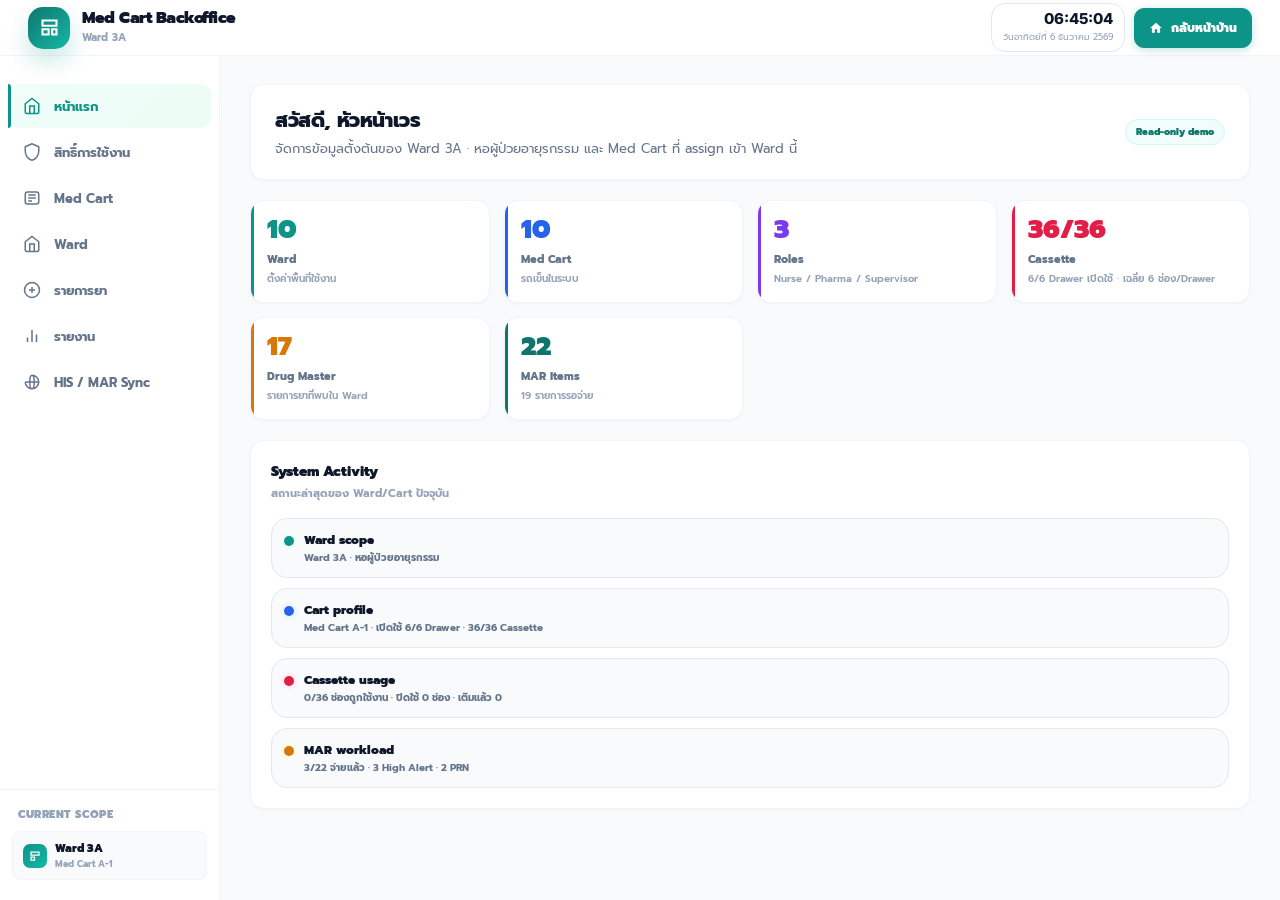
==== commit a2d24550: "feat: sync closed cassette slots from backoffice to dashboard map - backoffice: on save, write disab" ====
--- a/backoffice.html
+++ b/backoffice.html
@@ -552,6 +552,14 @@
         .wm-cassette.filled { border-color:#86EFAC; color:#15803D; background:#F0FDF4; }
         .wm-cassette.disabled { border-color:#E2E8F0; color:#CBD5E1; background:#F1F5F9; }
         .wm-cassette.disabled.blocked { border-color:#FCA5A5; color:#991B1B; background:#FEF2F2; }
+        .wm-cassette.clickable { cursor:pointer; transition:transform .1s,box-shadow .1s; }
+        .wm-cassette.clickable:hover { transform:scale(1.18); box-shadow:0 2px 8px rgba(0,0,0,0.14); z-index:1; position:relative; }
+        .wm-cassette.manually-closed { border-color:#FDA4AF; color:#BE123C; background:#FFF1F2; }
+        .wm-cassette.manually-closed.clickable:hover { border-color:#F43F5E; }
+        .wm-drawer-map-hint { font-size:10px; color:#94A3B8; font-weight:600; text-align:center; padding:6px 0 2px; }
+        .wm-closed-slots-list { display:flex; flex-wrap:wrap; gap:5px; margin-top:8px; }
+        .wm-closed-slot-chip { display:inline-flex; align-items:center; gap:4px; background:#FFF1F2; border:1.5px solid #FDA4AF; border-radius:8px; padding:3px 8px; font-size:10px; font-weight:800; color:#BE123C; }
+        .wm-closed-slot-chip button { background:none; border:none; cursor:pointer; color:#BE123C; font-size:12px; line-height:1; padding:0 0 0 2px; }
         .wm-cassette-note {
             display:flex; align-items:center; justify-content:space-between; gap:10px; flex-wrap:wrap;
             border:1px solid #E2E8F0; background:#F8FAFC; border-radius:10px; padding:9px 10px; margin-top:10px;
@@ -2861,6 +2869,18 @@
                 var maxEnabled = wmCassetteCapacityForEnabledDrawers(wmCartTotalDrawers(cart), wmCartTotalCassettes(cart), wmCartEnabledDrawers(cart));
                 wmRemember(cartId, 'cassettesEnabled', wmClampNumber(value, 0, maxEnabled));
             }
+            wmRender();
+        }
+        function wmGetDisabledSlots(cartId) {
+            // Returns a Set of "D:C" keys for manually closed cassette slots
+            var raw = wmGetField(cartId, 'disabledSlots', []);
+            return new Set(Array.isArray(raw) ? raw : []);
+        }
+        function wmToggleSlot(cartId, d, c) {
+            var key = d + ':' + c;
+            var slots = wmGetDisabledSlots(cartId);
+            if (slots.has(key)) slots.delete(key); else slots.add(key);
+            wmRemember(cartId, 'disabledSlots', Array.from(slots));
             wmRender();
         }
         function wmCartWardId(cart) {
@@ -3661,7 +3681,7 @@
                         + '<div class="wm-info-card">'
                         + '<div class="wm-info-card-head"><div class="wm-info-card-icon" style="background:#FDF4FF;"><svg width="15" height="15" viewBox="0 0 24 24" fill="none" stroke="#A855F7" stroke-width="2"><rect x="3" y="3" width="18" height="18" rx="2"/><line x1="3" y1="9" x2="21" y2="9"/><line x1="9" y1="21" x2="9" y2="9"/></svg></div><div><div class="wm-info-card-title">Cassette State</div></div></div>'
                         + wmRenderCassetteStateOverview(cassetteState)
-                        + wmRenderDrawerMap(drawerTotal, cartColor, cassetteTotal, cassetteState, drawerEnabled, cassetteEnabled)
+                        + wmRenderDrawerMap(drawerTotal, cartColor, cassetteTotal, cassetteState, drawerEnabled, cassetteEnabled, { cartId: cart.id })
                         + '</div>'
                         + wmRenderAssignmentOverview()
                         + '</div></div>';
@@ -3701,7 +3721,17 @@
                         + '<div class="wm-field"><div class="wm-label">Cassette ทั้งหมด</div><input class="wm-input" type="number" min="0" max="240" value="'+cassetteTotal+'" onchange="wmSetCartCapacity(\''+cart.id+'\',\'cassettes\',this.value);"></div>'
                         + '<div class="wm-field"><div class="wm-label">Cassette เปิดใช้</div><input class="wm-input" type="number" min="0" max="'+cassetteEnableMax+'" value="'+cassetteEnabled+'" onchange="wmSetCartCapacity(\''+cart.id+'\',\'cassettesEnabled\',this.value);"></div>'
                         + '</div>'
-                        + wmRenderDrawerMap(drawerTotal, cartColor, cassetteTotal, cassetteState, drawerEnabled, cassetteEnabled)
+                        + wmRenderDrawerMap(drawerTotal, cartColor, cassetteTotal, cassetteState, drawerEnabled, cassetteEnabled, { cartId: cart.id, editMode: true })
+                        + (function(){
+                            var ds = wmGetDisabledSlots(cart.id);
+                            if (!ds.size) return '<div style="font-size:10px;color:#94A3B8;font-weight:600;margin-top:8px;padding:0 2px;">ยังไม่มีช่องที่ปิดแบบกำหนดเอง</div>';
+                            var chips = Array.from(ds).sort().map(function(k){
+                                var parts = k.split(':');
+                                return '<span class="wm-closed-slot-chip">D'+parts[0]+'-C'+parts[1]
+                                    + '<button type="button" title="เปิดใช้งาน" onclick="wmToggleSlot(\''+escHtml(cart.id)+'\','+parts[0]+','+parts[1]+')">×</button></span>';
+                            }).join('');
+                            return '<div style="margin-top:8px;"><div style="font-size:10px;font-weight:800;color:#64748B;margin-bottom:4px;">ช่องที่ปิดกำหนดเอง</div><div class="wm-closed-slots-list">'+chips+'</div></div>';
+                        })()
                         + '</div>'
                         /* Status card */
                         + '<div class="wm-edit-card">'
@@ -3721,12 +3751,15 @@
             return '<div class="wm-md-layout">'+left+right+'</div>';
         }
 
-        function wmRenderDrawerMap(drawerCount, color, totalCassettes, cassetteState, enabledDrawers, enabledCassettes) {
+        function wmRenderDrawerMap(drawerCount, color, totalCassettes, cassetteState, enabledDrawers, enabledCassettes, opts) {
             drawerCount = Math.max(1, wmAsInt(drawerCount, 1));
             totalCassettes = Math.max(0, wmAsInt(totalCassettes, 0));
             enabledDrawers = wmClampNumber(enabledDrawers, 0, drawerCount);
             enabledCassettes = wmClampNumber(enabledCassettes, 0, totalCassettes);
             var cassetteMap = cassetteState && cassetteState.cassetteMap ? cassetteState.cassetteMap : {};
+            var cartId = opts && opts.cartId ? opts.cartId : null;
+            var editMode = !!(opts && opts.editMode);
+            var disabledSlots = cartId ? wmGetDisabledSlots(cartId) : new Set();
             var rows = '';
             var seq = 0;
             for (var d = 1; d <= drawerCount; d++) {
@@ -3735,11 +3768,14 @@
                 var cassettes = '';
                 for (var c = 1; c <= cassPerDrawer; c++) {
                     seq += 1;
-                    var cassetteEnabled = drawerEnabled && seq <= enabledCassettes;
+                    var slotKey = d + ':' + c;
+                    var manuallyClosed = disabledSlots.has(slotKey);
+                    var seqEnabled = drawerEnabled && seq <= enabledCassettes;
+                    var cassetteEnabled = seqEnabled && !manuallyClosed;
                     var record = cassetteMap[ptdCassetteKey(d, c)];
                     var cls = ['wm-cassette'];
-                    var detail = cassetteEnabled ? 'พร้อม assign' : 'ปิดใช้';
-                    if (record && (record.inUse || record.hasMedication)) {
+                    var detail = cassetteEnabled ? 'พร้อม assign' : (manuallyClosed ? 'ปิดใช้ (กำหนดเอง)' : 'ปิดใช้');
+                    if (!manuallyClosed && record && (record.inUse || record.hasMedication)) {
                         if (record.hasMedication) cls.push('filled');
                         else if (record.status === 'in_progress' || record.status === 'locked') cls.push('in-progress');
                         else cls.push('assigned');
@@ -3747,16 +3783,28 @@
                             + (record.mode ? ' · ' + wmCassetteModeLabel(record.mode) : '')
                             + (record.drugNames && record.drugNames.length ? ' · ' + record.drugNames.slice(0, 2).join(', ') : '');
                     }
-                    if (!cassetteEnabled) cls.push('disabled');
-                    if (!cassetteEnabled && record && (record.inUse || record.hasMedication)) cls.push('blocked');
-                    cassettes += '<div class="'+cls.join(' ')+'" title="'+escHtml('Drawer ' + d + ' · Cassette ' + c + ' · ' + detail)+'">'+c+'</div>';
+                    if (manuallyClosed) {
+                        cls.push('manually-closed');
+                    } else if (!cassetteEnabled) {
+                        cls.push('disabled');
+                        if (record && (record.inUse || record.hasMedication)) cls.push('blocked');
+                    }
+                    var clickAttr = '';
+                    if (editMode && cartId && seqEnabled) {
+                        cls.push('clickable');
+                        var tipAction = manuallyClosed ? 'คลิกเพื่อเปิดใช้งาน' : 'คลิกเพื่อปิด';
+                        detail += ' — ' + tipAction;
+                        clickAttr = ' onclick="wmToggleSlot(\'' + escHtml(cartId) + '\',' + d + ',' + c + ')"';
+                    }
+                    cassettes += '<div class="'+cls.join(' ')+'"'+clickAttr+' title="'+escHtml('D'+d+' · C'+c+' · '+detail)+'">'+c+'</div>';
                 }
                 rows += '<div class="wm-drawer-row">'
                     + '<div class="wm-drawer-label'+(!drawerEnabled ? ' disabled' : '')+'" style="background:'+escHtml(color)+';">'+d+'</div>'
                     + '<div class="wm-cassette-row">'+(cassettes || '<span style="font-size:10px;color:#CBD5E1;font-weight:750;">ไม่มี Cassette</span>')+'</div>'
                     + '</div>';
             }
-            return '<div class="wm-drawer-map">'+rows+'</div>';
+            var hint = editMode ? '<div class="wm-drawer-map-hint">คลิก Cassette เพื่อเปิด/ปิดใช้งานทีละช่อง &nbsp;·&nbsp; <span style="color:#BE123C;">■</span> = ปิดอยู่</div>' : '';
+            return '<div class="wm-drawer-map">' + hint + rows + '</div>';
         }
         function wmNormalizeRelationships() {
             var desiredWardCart = {};
@@ -3890,6 +3938,12 @@
             WM_CARTS.forEach(function(c) {
                 if (wmDirty[c.id]) Object.assign(c, wmDirty[c.id]);
             });
+            /* Persist disabledSlots for each cart to sessionStorage so index.html can read them */
+            var boDisabled = {};
+            WM_CARTS.forEach(function(c) {
+                if (c.disabledSlots && c.disabledSlots.length) boDisabled[c.id] = c.disabledSlots;
+            });
+            sessionStorage.setItem('boCartDisabledSlots', JSON.stringify(boDisabled));
             wmNormalizeRelationships();
             wmSyncWardInfo();
             var savedWard = sessionStorage.getItem('mcWard') || DEFAULT_DEMO_WARD;
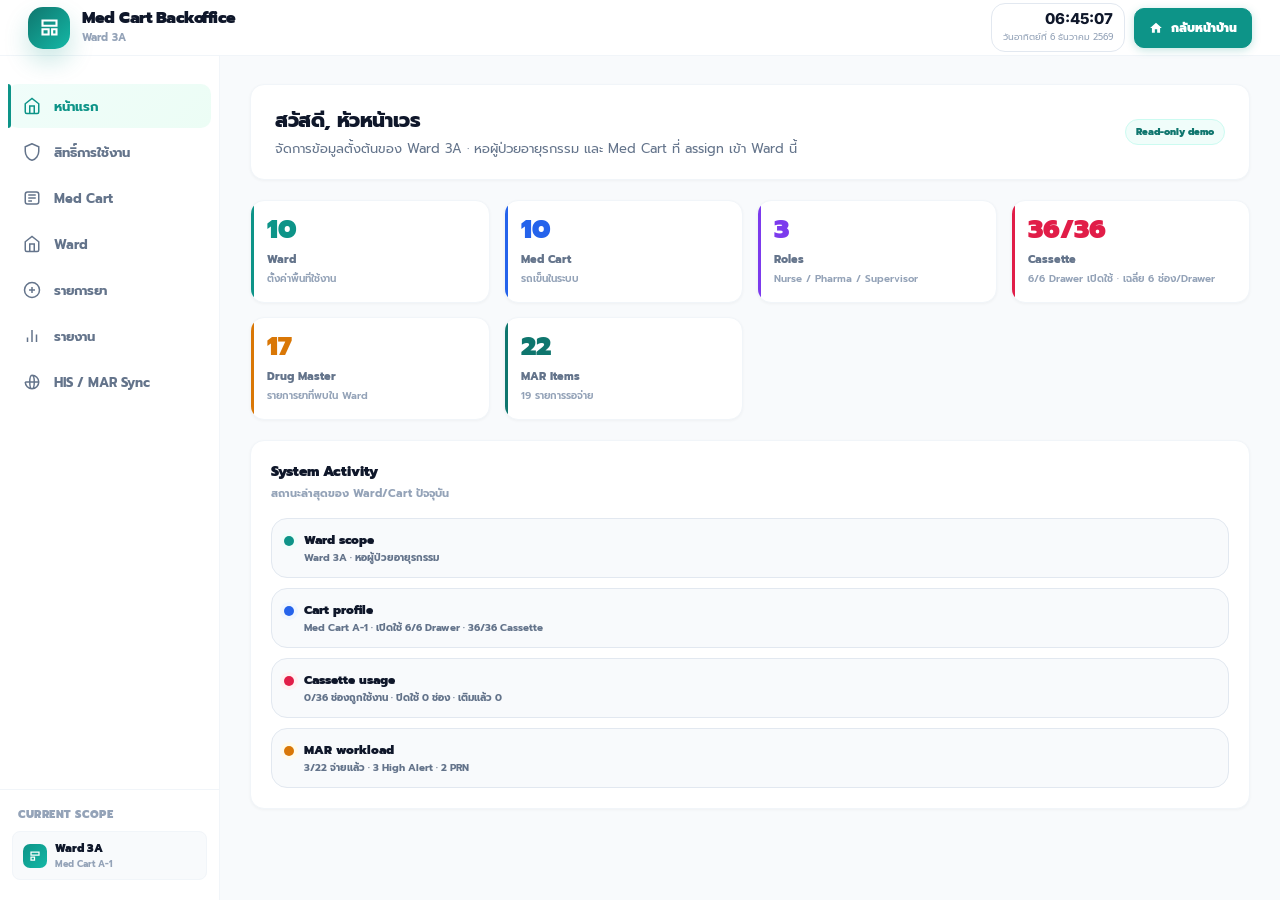
==== commit 60602ce7: "fix: cart ID key mismatch between backoffice and dashboard cassette sync Backoffice was saving disab" ====
--- a/backoffice.html
+++ b/backoffice.html
@@ -3941,7 +3941,10 @@
             /* Persist disabledSlots for each cart to sessionStorage so index.html can read them */
             var boDisabled = {};
             WM_CARTS.forEach(function(c) {
-                if (c.disabledSlots && c.disabledSlots.length) boDisabled[c.id] = c.disabledSlots;
+                if (c.disabledSlots && c.disabledSlots.length) {
+                    var codeKey = wmGetField(c.id, 'code', c.code) || c.id;
+                    boDisabled[codeKey] = c.disabledSlots;
+                }
             });
             sessionStorage.setItem('boCartDisabledSlots', JSON.stringify(boDisabled));
             wmNormalizeRelationships();
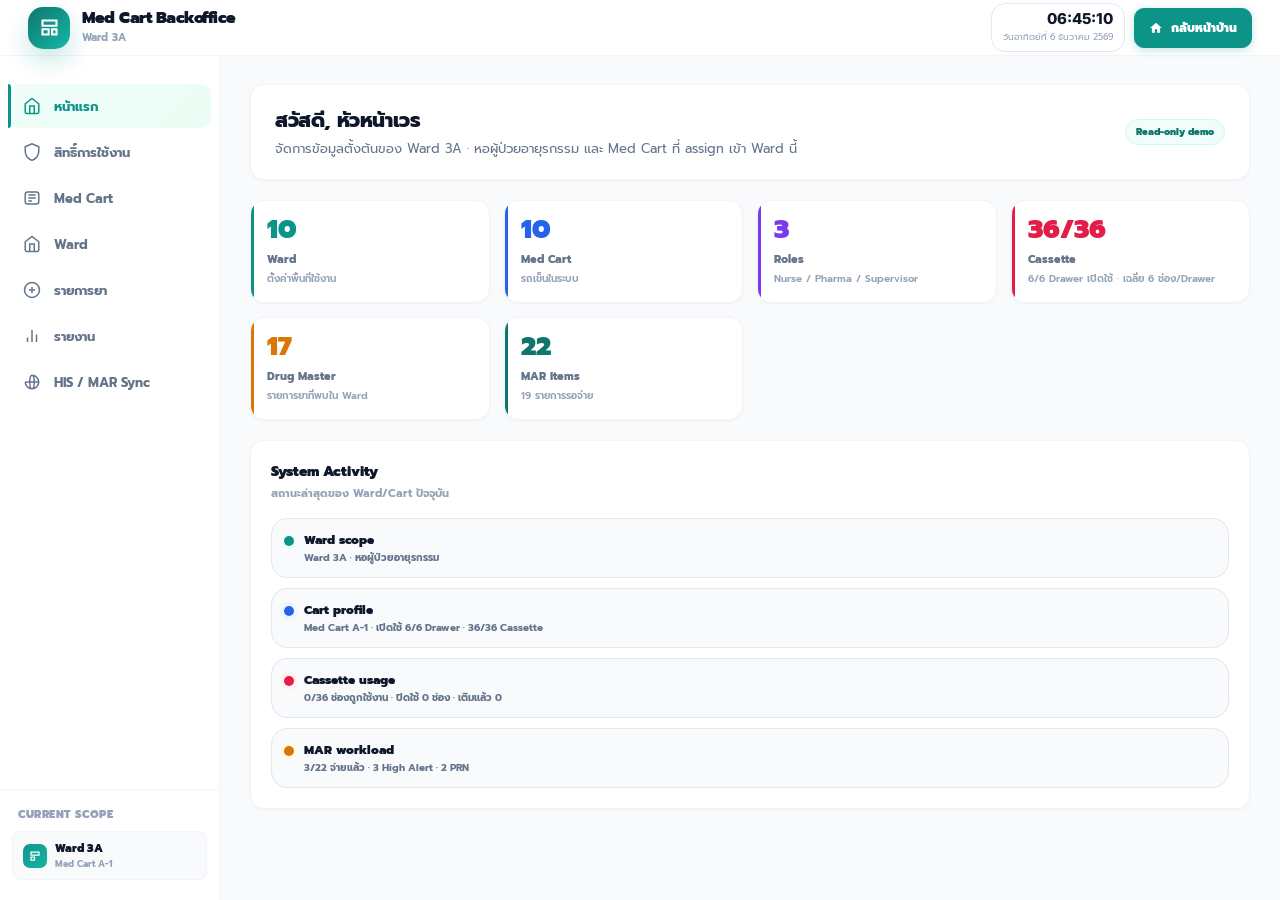
==== commit 7d81ebc7: "feat: sync cart capacity (drawers/cassettes) from backoffice to dashboard saveWardModal now writes b" ====
--- a/backoffice.html
+++ b/backoffice.html
@@ -2873,7 +2873,10 @@
         }
         function wmGetDisabledSlots(cartId) {
             // Returns a Set of "D:C" keys for manually closed cassette slots
-            var raw = wmGetField(cartId, 'disabledSlots', []);
+            // Falls back to cart.disabledSlots (persisted after save, when wmDirty is cleared)
+            var cart = wmFindCart(cartId);
+            var savedBase = cart && Array.isArray(cart.disabledSlots) ? cart.disabledSlots : [];
+            var raw = wmGetField(cartId, 'disabledSlots', savedBase);
             return new Set(Array.isArray(raw) ? raw : []);
         }
         function wmToggleSlot(cartId, d, c) {
@@ -3807,7 +3810,8 @@
             return '<div class="wm-drawer-map">' + hint + rows + '</div>';
         }
         function wmNormalizeRelationships() {
-            var desiredWardCart = {};
+            var desiredWardCart = {};   // ward → primary cart (WM_WARDS authoritative)
+            var savedCartWards = {};    // cart → ward for ALL carts (to restore secondary carts)
             WM_WARDS.forEach(function(w) {
                 w.bedsTotal = Math.max(1, wmAsInt(w.bedsTotal, 1));
                 w.bedsOcc = Math.min(Math.max(0, wmAsInt(w.bedsOcc, 0)), w.bedsTotal);
@@ -3825,7 +3829,9 @@
                     wmCassetteCapacityForEnabledDrawers(c.drawers, c.cassettes, c.drawersEnabled)
                 );
                 c.wardId = c.wardId || null;
-                if (c.wardId) desiredWardCart[c.wardId] = c.id;
+                // WM_WARDS takes priority — only fill gap if ward has no primary cart yet
+                if (c.wardId && !desiredWardCart[c.wardId]) desiredWardCart[c.wardId] = c.id;
+                if (c.wardId) savedCartWards[c.id] = c.wardId; // remember for secondary restore
             });
 
             WM_WARDS.forEach(function(w){ w.cartId = null; });
@@ -3839,6 +3845,14 @@
                 ward.cartId = cart.id;
                 cart.wardId = ward.id;
                 usedCarts[cart.id] = true;
+            });
+
+            // Restore wardId for secondary carts (zone carts etc.) that lost assignment
+            WM_CARTS.forEach(function(c) {
+                if (!c.wardId && savedCartWards[c.id]) {
+                    var ward = wmFindWard(savedCartWards[c.id]);
+                    if (ward) c.wardId = ward.id;
+                }
             });
         }
         function wmSyncWardInfo() {
@@ -3947,6 +3961,19 @@
                 }
             });
             sessionStorage.setItem('boCartDisabledSlots', JSON.stringify(boDisabled));
+            console.log('[Backoffice] Saved boCartDisabledSlots:', JSON.stringify(boDisabled));
+            /* Persist cart capacity (drawers/cassettes) so index.html can reflect changes */
+            var boCartCapacity = {};
+            WM_CARTS.forEach(function(c) {
+                var codeKey = wmGetField(c.id, 'code', c.code) || c.id;
+                boCartCapacity[codeKey] = {
+                    drawers: c.drawers,
+                    cassettes: c.cassettes,
+                    drawersEnabled: c.drawersEnabled !== undefined ? c.drawersEnabled : c.drawers,
+                    cassettesEnabled: c.cassettesEnabled !== undefined ? c.cassettesEnabled : c.cassettes
+                };
+            });
+            sessionStorage.setItem('boCartCapacity', JSON.stringify(boCartCapacity));
             wmNormalizeRelationships();
             wmSyncWardInfo();
             var savedWard = sessionStorage.getItem('mcWard') || DEFAULT_DEMO_WARD;
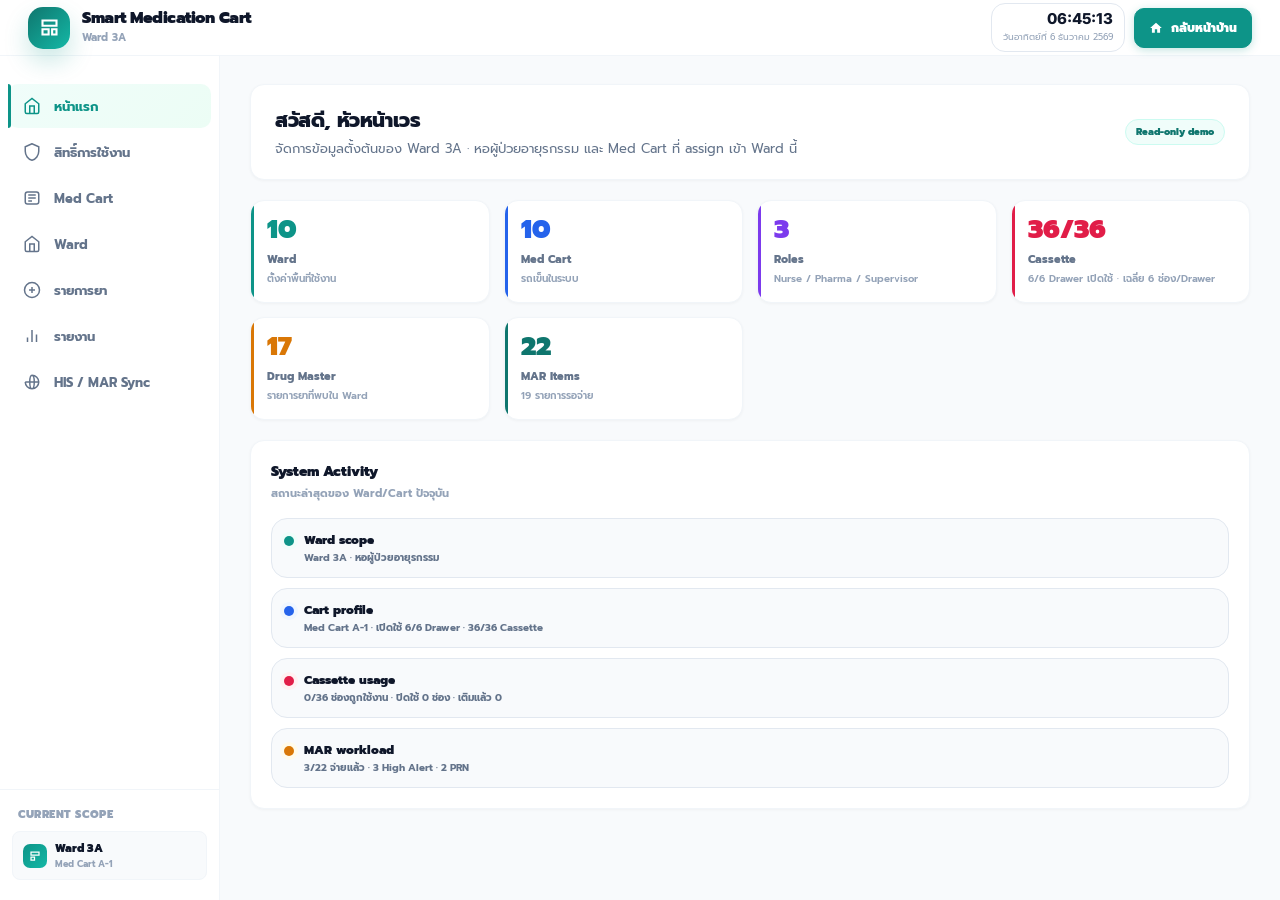
==== commit 376718d8: "feat: dashboard redesign, PRN drug flag, backoffice persistence - Redesign dashboard to minimal card" ====
--- a/backoffice.html
+++ b/backoffice.html
@@ -868,7 +868,46 @@
             .wm-stat-row, .wm-stat-row.four, .wm-stat-row.five { grid-template-columns:1fr; }
             .wm-status-row { flex-direction:column; }
             .report-hero, .report-layout, .report-stat-grid { grid-template-columns:1fr; }
-        }
+            .rpt-summary-grid { grid-template-columns:1fr 1fr; }
+        }
+        /* ── Report tabs & new report styles ── */
+        .rpt-tabs { display:flex; gap:0; border-bottom:2px solid #E2E8F0; background:#FAFAFA; padding:0 16px; overflow-x:auto; flex-shrink:0; scrollbar-width:none; }
+        .rpt-tabs::-webkit-scrollbar { display:none; }
+        .rpt-tab { padding:10px 15px; font-size:10.5px; font-weight:850; color:#64748B; border:none; background:none; cursor:pointer; border-bottom:2.5px solid transparent; margin-bottom:-2px; white-space:nowrap; transition:color .15s,border-color .15s; }
+        .rpt-tab:hover { color:#0D9488; }
+        .rpt-tab.active { color:#0D9488; border-bottom-color:#0D9488; font-weight:950; }
+        .rpt-filter-bar { display:flex; align-items:center; gap:10px; padding:8px 18px; border-bottom:1px solid #F1F5F9; background:#fff; flex-shrink:0; flex-wrap:wrap; }
+        .rpt-filter-lbl { font-size:10px; font-weight:800; color:#64748B; white-space:nowrap; }
+        .rpt-filter-input { border:1.5px solid #E2E8F0; border-radius:7px; padding:5px 9px; font-size:11px; color:#0F172A; background:#F8FAFC; }
+        .rpt-filter-input:focus { outline:none; border-color:#0D9488; }
+        .rpt-filter-sep { width:1px; height:20px; background:#E2E8F0; }
+        .rpt-content { padding:16px; height:100%; overflow-y:auto; background:#F8FAFC; }
+        .rpt-summary-grid { display:grid; grid-template-columns:repeat(4,1fr); gap:10px; margin-bottom:14px; }
+        .rpt-summary-card { background:#fff; border:1.5px solid #E2E8F0; border-radius:12px; padding:12px 14px; }
+        .rpt-summary-val { font-size:22px; font-weight:950; color:var(--rsc,#0D9488); line-height:1; }
+        .rpt-summary-lbl { font-size:10px; font-weight:900; color:#334155; margin-top:7px; }
+        .rpt-summary-note { font-size:9px; color:#94A3B8; font-weight:700; margin-top:2px; line-height:1.4; }
+        .rpt-tbl-wrap { background:#fff; border:1.5px solid #E2E8F0; border-radius:12px; overflow:hidden; margin-bottom:14px; }
+        .rpt-tbl-section { font-size:10px; font-weight:950; color:#475569; padding:7px 12px 6px; background:#F8FAFC; border-bottom:1px solid #F1F5F9; letter-spacing:.06em; text-transform:uppercase; display:flex; align-items:center; justify-content:space-between; }
+        .rpt-tbl { width:100%; border-collapse:collapse; }
+        .rpt-tbl th { font-size:9.5px; font-weight:900; text-transform:uppercase; letter-spacing:.08em; color:#64748B; padding:8px 12px; background:#F8FAFC; border-bottom:1.5px solid #E2E8F0; text-align:left; white-space:nowrap; }
+        .rpt-tbl td { font-size:11px; color:#0F172A; padding:8px 12px; border-bottom:1px solid #F8FAFC; vertical-align:middle; }
+        .rpt-tbl tr:last-child td { border-bottom:none; }
+        .rpt-tbl tr:hover td { background:#F0FDFA; }
+        .rpt-badge { display:inline-flex; align-items:center; padding:2px 8px; border-radius:999px; font-size:9px; font-weight:900; white-space:nowrap; }
+        .rpt-badge.done    { background:#D1FAE5; color:#065F46; }
+        .rpt-badge.pending { background:#FEF3C7; color:#92400E; }
+        .rpt-badge.refused { background:#FEE2E2; color:#991B1B; }
+        .rpt-badge.urgent  { background:#FEE2E2; color:#991B1B; }
+        .rpt-badge.warning { background:#FEF3C7; color:#92400E; }
+        .rpt-badge.ok      { background:#D1FAE5; color:#065F46; }
+        .rpt-badge.ha      { background:#FEE2E2; color:#991B1B; }
+        .rpt-badge.prn     { background:#F3E8FF; color:#6B21A8; }
+        .rpt-badge.info    { background:#DBEAFE; color:#1E40AF; }
+        .rpt-stock-bar { height:6px; border-radius:999px; background:#F1F5F9; overflow:hidden; min-width:64px; display:inline-block; vertical-align:middle; }
+        .rpt-stock-bar span { display:block; height:100%; border-radius:999px; }
+        .rpt-mono { font-family:monospace; font-size:10.5px; color:#475569; }
+        .rpt-page-body { overflow-y:auto; }
     </style>
 </head>
 <body>
@@ -878,7 +917,7 @@
                 <svg width="21" height="21" viewBox="0 0 24 24" fill="none" stroke="currentColor" stroke-width="2.4"><path d="M4 4h16v6H4z"/><path d="M4 14h7v6H4z"/><path d="M15 14h5v6h-5z"/></svg>
             </div>
             <div>
-                <div class="brand-title">Med Cart Backoffice</div>
+                <div class="brand-title">Smart Medication Cart</div>
                 <div class="brand-sub" id="topWard">Ward 3A</div>
             </div>
         </div>
@@ -1007,7 +1046,7 @@
                 <div class="bo-page-head">
                     <div class="bo-ph-left">
                         <div class="bo-ph-icon" style="background:#EFF6FF;">
-                            <svg width="24" height="24" viewBox="0 0 24 24" fill="none" stroke="#2563EB" stroke-width="2" stroke-linecap="round" stroke-linejoin="round"><path d="M19 3H5C3.9 3 3 3.9 3 5v14c0 1.1.9 2 2 2h14c1.1 0 2-.9 2-2V5c0-1.1-.9-2-2-2zm-7 3c.55 0 1 .45 1 1v3h3c.55 0 1 .45 1 1s-.45 1-1 1h-3v3c0 .55-.45 1-1 1s-1-.45-1-1v-3H8c-.55 0-1-.45-1-1s.45-1 1-1h3V7c0-.55.45-1 1-1z"/></svg>
+                            <svg width="24" height="24" viewBox="0 0 24 24" fill="none" stroke="#2563EB" stroke-width="2" stroke-linecap="round" stroke-linejoin="round"><rect x="3" y="6" width="18" height="12" rx="1.5"/><path d="M8 6V3.5C8 3.22 8.22 3 8.5 3h7c.28 0 .5.22.5.5V6"/><line x1="3" y1="10" x2="21" y2="10"/><line x1="3" y1="14" x2="21" y2="14"/><line x1="7" y1="18" x2="7" y2="20"/><line x1="17" y1="18" x2="17" y2="20"/><circle cx="7" cy="21" r="1.5" fill="#2563EB" stroke="none"/><circle cx="17" cy="21" r="1.5" fill="#2563EB" stroke="none"/></svg>
                         </div>
                         <div>
                             <div class="bo-ph-title">รายการยาในระบบ</div>
@@ -1027,6 +1066,7 @@
                     <select id="drugFilter" class="drug-filter-select" onchange="renderDrugList()">
                         <option value="all">ทั้งหมด</option>
                         <option value="ha">⚠ High Alert</option>
+                        <option value="prn">★ PRN</option>
                         <option value="interaction">⇄ มี Interaction</option>
                         <option value="routine">✓ Routine</option>
                     </select>
@@ -1042,7 +1082,7 @@
                             <svg width="24" height="24" viewBox="0 0 24 24" fill="none" stroke="#0D9488" stroke-width="2" stroke-linecap="round" stroke-linejoin="round"><rect x="3" y="4" width="18" height="16" rx="3"/><path d="M7 8h10"/><path d="M7 12h10"/><path d="M7 16h5"/></svg>
                         </div>
                         <div>
-                            <div class="bo-ph-title">Med Cart Management</div>
+                            <div class="bo-ph-title">Smart Medication Cart Management</div>
                             <div class="bo-ph-sub">จัดการรถเข็นยา, Drawer, Cassette และ Ward Assignment</div>
                             <div class="bo-ph-chips" id="wmCartChips"></div>
                         </div>
@@ -1098,8 +1138,8 @@
                             <svg width="24" height="24" viewBox="0 0 24 24" fill="none" stroke="#0D9488" stroke-width="2" stroke-linecap="round" stroke-linejoin="round"><path d="M14 2H6a2 2 0 00-2 2v16a2 2 0 002 2h12a2 2 0 002-2V8z"/><path d="M14 2v6h6"/><path d="M16 13H8"/><path d="M16 17H8"/><path d="M10 9H8"/></svg>
                         </div>
                         <div>
-                            <div id="reportModalTitle" class="bo-ph-title">รายงานและ Audit Log</div>
-                            <div class="bo-ph-sub">สรุป MAR, Cassette, Assignment และ activity ของ Ward ปัจจุบัน</div>
+                            <div id="reportModalTitle" class="bo-ph-title">รายงาน</div>
+                            <div class="bo-ph-sub" id="reportModalSub">เลือกประเภทรายงานด้านล่าง</div>
                             <div class="bo-ph-chips" id="reportChips"></div>
                         </div>
                     </div>
@@ -1108,13 +1148,22 @@
                             <svg width="13" height="13" viewBox="0 0 24 24" fill="none" stroke="currentColor" stroke-width="2.5"><path d="M21 15v4a2 2 0 01-2 2H5a2 2 0 01-2-2v-4"/><polyline points="7 10 12 15 17 10"/><line x1="12" y1="15" x2="12" y2="3"/></svg>
                             Export CSV
                         </button>
-                        <button class="btn primary" onclick="reportPrintMock()">
+                        <button class="btn primary" onclick="reportPrintCurrent()">
                             <svg width="13" height="13" viewBox="0 0 24 24" fill="none" stroke="currentColor" stroke-width="2.5"><polyline points="6 9 6 2 18 2 18 9"/><path d="M6 18H4a2 2 0 01-2-2v-5a2 2 0 012-2h16a2 2 0 012 2v5a2 2 0 01-2 2h-2"/><rect x="6" y="14" width="12" height="8"/></svg>
                             Print / PDF
                         </button>
                     </div>
                 </div>
-                <div class="bo-page-body scroll" id="reportModalBody"></div>
+                <!-- Report type tabs -->
+                <div class="rpt-tabs" id="reportTypeTabs">
+                    <button type="button" class="rpt-tab active" onclick="reportSwitchTab('1181',this)">ผลการบริหารยา</button>
+                    <button type="button" class="rpt-tab" onclick="reportSwitchTab('1182',this)">ยาคงเหลือในรถเข็น</button>
+                    <button type="button" class="rpt-tab" onclick="reportSwitchTab('1184',this)">ยาใกล้หมดอายุ</button>
+                    <button type="button" class="rpt-tab" onclick="reportSwitchTab('1185',this)">รายการเติมยา</button>
+                </div>
+                <!-- Dynamic filter bar -->
+                <div id="reportFilterBar" class="rpt-filter-bar"></div>
+                <div class="bo-page-body rpt-page-body" id="reportModalBody"></div>
             </div>
 
         </div>
@@ -1131,2880 +1180,7 @@
 
     <div class="toast" id="toast"></div>
 
-    <script>
-        /* ── Sidebar Navigation ── */
-        function boNavTo(target, el) {
-            document.querySelectorAll('.bo-nav-item').forEach(n => n.classList.remove('active'));
-            if (el) el.classList.add('active');
-            else {
-                var found = document.querySelector('.bo-nav-item[onclick*="\''+target+'\'"]');
-                if (found) found.classList.add('active');
-            }
-            document.querySelectorAll('.bo-page').forEach(p => p.classList.remove('active'));
-            var pageEl = document.getElementById('bo-page-' + target);
-            if (pageEl) pageEl.classList.add('active');
-            else document.getElementById('bo-page-home').classList.add('active');
-            switch(target) {
-                case 'perm':   openPermPanel();   break;
-                case 'cart':   openCartPage();    break;
-                case 'ward':   openWardModal();   break;
-                case 'report': openReportModal(); break;
-                case 'med':    openDrugModal();   break;
-                case 'his':    document.getElementById('bo-page-home').classList.add('active');
-                               pageEl && pageEl.classList.remove('active');
-                               showToast('เปิดโมดูล HIS/MAR Sync (Demo)');
-                               break;
-                default: break;
-            }
-        }
-
-        const DEFAULT_DEMO_WARD = 'Ward 3A';
-        const STANDARD_CART_DRAWERS = 6;
-        const STANDARD_CART_CASSETTES = 36;
-        const CASSETTE_LOCK_STORE = 'mcCassetteModeLocks';
-        const CASSETTE_COMPLETED_STORE = 'mcCassetteModeCompleted';
-        const CASSETTE_ASSIGNMENT_STORE = 'mcCassetteAssignments';
-        const CASSETTE_INVENTORY_STORE = 'mcCassetteInventory';
-
-        const wardInfo = {
-            'Ward 3A': { desc:'หอผู้ป่วยอายุรกรรม', floor:'ชั้น 3', beds:'24/30 เตียง', patients:'8 ผู้ป่วย', cart:'Med Cart A-1' },
-            'Ward 3B': { desc:'ศัลยกรรมชาย', floor:'ชั้น 3', beds:'28/30 เตียง', patients:'26 ผู้ป่วย', cart:'Med Cart A-2' },
-            'Ward 4A': { desc:'กุมารเวชกรรม', floor:'ชั้น 4', beds:'18/20 เตียง', patients:'15 ผู้ป่วย', cart:'Med Cart B-1' },
-            'Ward 4B': { desc:'สูติ-นรีเวชกรรม', floor:'ชั้น 4', beds:'22/25 เตียง', patients:'20 ผู้ป่วย', cart:'Med Cart B-2' },
-            'Ward 5A': { desc:'ออร์โธปิดิกส์', floor:'ชั้น 5', beds:'24/30 เตียง', patients:'22 ผู้ป่วย', cart:'Med Cart C-1' },
-            'Ward 5B': { desc:'อายุรกรรมชาย', floor:'ชั้น 5', beds:'29/30 เตียง', patients:'29 ผู้ป่วย', cart:'Med Cart C-2' },
-            'Ward 6A': { desc:'จักษุวิทยา', floor:'ชั้น 6', beds:'10/15 เตียง', patients:'8 ผู้ป่วย', cart:'Med Cart D-1' },
-            'Ward 7A': { desc:'โสต ศอ นาสิก', floor:'ชั้น 7', beds:'12/20 เตียง', patients:'10 ผู้ป่วย', cart:'Med Cart D-2' },
-            'ICU': { desc:'ผู้ป่วยวิกฤต', floor:'ชั้น 2', beds:'8/10 เตียง', patients:'8 ผู้ป่วย', cart:'Med Cart ICU-1' },
-            'ER': { desc:'ห้องฉุกเฉิน', floor:'ชั้น 1', beds:'14/20 เตียง', patients:'11 ผู้ป่วย', cart:'Med Cart ER-1' }
-        };
-
-        const wardMetricOverrides = {
-            'Ward 3A': { total:22, done:3, pending:19, highAlert:3, prn:2, drugMaster:17 },
-            'Ward 5A': { total:69, done:8, pending:61, highAlert:12, prn:11, drugMaster:14 }
-        };
-
-        function escHtml(value) {
-            return String(value ?? '').replace(/[&<>"']/g, function(ch) {
-                return ({ '&':'&amp;', '<':'&lt;', '>':'&gt;', '"':'&quot;', "'":'&#39;' })[ch];
-            });
-        }
-
-        function tick() {
-            const now = new Date();
-            document.getElementById('clock').textContent = now.toLocaleTimeString('th-TH', { hour:'2-digit', minute:'2-digit', second:'2-digit' });
-            document.getElementById('dateStr').textContent = now.toLocaleDateString('th-TH', { weekday:'long', year:'numeric', month:'long', day:'numeric' });
-        }
-
-        function parseStore(key) {
-            try { return JSON.parse(sessionStorage.getItem(key) || '{}') || {}; } catch (e) { return {}; }
-        }
-
-        function getRole() {
-            return sessionStorage.getItem('mcRole') || 'nurse';
-        }
-
-        function getRoleText() {
-            const saved = sessionStorage.getItem('mcRoleText');
-            const map = { nurse:'พยาบาล', pharma:'เภสัชกร', doctor:'แพทย์', super:'หัวหน้าเวร' };
-            return saved || map[getRole()] || 'ผู้ใช้งาน';
-        }
-
-        function getWardName() {
-            const ward = sessionStorage.getItem('mcWard') || DEFAULT_DEMO_WARD;
-            return wardInfo[ward] ? ward : (Object.keys(wardInfo)[0] || DEFAULT_DEMO_WARD);
-        }
-
-        function getCurrentWardInfo() {
-            return wardInfo[getWardName()] || wardInfo[DEFAULT_DEMO_WARD] || { desc:'ยังไม่ได้ตั้งค่า Ward', floor:'-', beds:'0/0 เตียง', patients:'0 ผู้ป่วย', cart:'ยังไม่ได้ assign Med Cart' };
-        }
-
-        function ptdCassetteKey(drawer, cassette) {
-            return drawer + ':' + cassette;
-        }
-
-        function wmStoreValues(key) {
-            const store = parseStore(key);
-            if (Array.isArray(store)) return store;
-            return Object.keys(store || {}).map(function(storeKey) {
-                const value = store[storeKey];
-                return (value && typeof value === 'object')
-                    ? Object.assign({ storeKey: storeKey }, value)
-                    : { storeKey: storeKey, value: value };
-            });
-        }
-
-        function wmCassetteModeLabel(mode) {
-            const labels = { patient:'ตามผู้ป่วย', medication:'ตามรายการยา', schedule:'ตามรอบเวลา' };
-            return labels[mode] || 'ทั่วไป';
-        }
-
-        function wmCassetteStatusLabel(status) {
-            const labels = {
-                assigned:'จองช่องแล้ว',
-                reserved:'จองช่องแล้ว',
-                in_progress:'กำลังจัดยา',
-                locked:'กำลังจัดยา',
-                filled:'มียาแล้ว',
-                inventory:'มียาแล้ว',
-                completed:'มียาแล้ว'
-            };
-            return labels[status] || 'ใช้งานอยู่';
-        }
-
-        function wmNormalizeCassetteStatus(status, fallback) {
-            const raw = String(status || fallback || 'assigned').toLowerCase();
-            if (['filled','completed','done','inventory','จัดแล้ว','เติมยาเรียบร้อยแล้ว'].indexOf(raw) >= 0) return 'filled';
-            if (['in_progress','progress','preparing','locked','รอจัด','กำลังจัด'].indexOf(raw) >= 0) return 'in_progress';
-            if (['reserved','assigned','lock','จอง'].indexOf(raw) >= 0) return raw === 'reserved' ? 'reserved' : 'assigned';
-            if (['empty','ready','available','dispensed','cancelled','void'].indexOf(raw) >= 0) return raw;
-            return fallback || 'assigned';
-        }
-
-        function wmNormalizeCassetteItems(record) {
-            let rawItems = [];
-            if (Array.isArray(record.cassetteItems)) rawItems = record.cassetteItems;
-            else if (Array.isArray(record.items)) rawItems = record.items;
-            else if (Array.isArray(record.drugs)) rawItems = record.drugs;
-
-            const seen = {};
-            const items = rawItems.map(function(item) {
-                if (!item) return null;
-                const drugName = item.drugName || item.name || item.drug || '';
-                if (!drugName) return null;
-                return {
-                    drugName: drugName,
-                    patientName: item.patientName || item.patient || '',
-                    patientBed: item.patientBed || item.bed || '',
-                    dose: item.dose || item.qtyText || item.quantityText || '',
-                    qty: item.qty || item.quantity || item.count || '',
-                    lot: item.lot || '',
-                    exp: item.exp || item.expiry || '',
-                    status: item.status || '',
-                    done: !!(item.done || item.prepared || item.filled)
-                };
-            }).filter(Boolean);
-
-            const names = [];
-            if (Array.isArray(record.drugNames)) names.push.apply(names, record.drugNames);
-            if (record.drugName) names.push(record.drugName);
-            names.forEach(function(name) {
-                const key = String(name || '').trim().toLowerCase();
-                if (!key || seen[key]) return;
-                seen[key] = true;
-                if (!items.some(function(item){ return String(item.drugName || '').trim().toLowerCase() === key; })) {
-                    items.push({ drugName: name, patientName:'', patientBed:'', dose:'', qty:'', lot:'', exp:'', status:'', done:false });
-                }
-            });
-            return items;
-        }
-
-        function wmCassetteCountForDrawer(drawerNo, drawerTotal, cassetteTotal) {
-            drawerTotal = Math.max(1, wmAsInt(drawerTotal, 1));
-            cassetteTotal = Math.max(0, wmAsInt(cassetteTotal, 0));
-            const base = Math.floor(cassetteTotal / drawerTotal);
-            const extra = cassetteTotal % drawerTotal;
-            return base + (drawerNo <= extra ? 1 : 0);
-        }
-
-        function wmCassetteGlobalIndex(drawerNo, cassetteNo, drawerTotal, cassetteTotal) {
-            let index = 0;
-            for (let d = 1; d < drawerNo; d++) index += wmCassetteCountForDrawer(d, drawerTotal, cassetteTotal);
-            return index + cassetteNo;
-        }
-
-        function wmCassetteWithinCart(drawerNo, cassetteNo, drawerTotal, cassetteTotal) {
-            if (drawerNo < 1 || drawerNo > drawerTotal || cassetteNo < 1) return false;
-            if (cassetteNo > wmCassetteCountForDrawer(drawerNo, drawerTotal, cassetteTotal)) return false;
-            return wmCassetteGlobalIndex(drawerNo, cassetteNo, drawerTotal, cassetteTotal) <= cassetteTotal;
-        }
-
-        function wmCassetteSlotEnabled(drawerNo, cassetteNo, drawerTotal, cassetteTotal, enabledDrawers, enabledCassettes) {
-            if (!wmCassetteWithinCart(drawerNo, cassetteNo, drawerTotal, cassetteTotal)) return false;
-            return drawerNo <= enabledDrawers
-                && wmCassetteGlobalIndex(drawerNo, cassetteNo, drawerTotal, cassetteTotal) <= enabledCassettes;
-        }
-
-        function wmRecordMatchesCassetteScope(record, wardName, cart) {
-            const recordWard = record.ward || record.wardName || record.scopeWard || '';
-            if (recordWard && wardName && recordWard !== wardName) return false;
-            const recordCart = record.cart || record.cartName || record.medCart || record.medCartName || record.cartId || '';
-            if (recordCart && cart) {
-                const cartKeys = [cart.id, cart.name, wmCartName(cart), wmGetField(cart.id, 'code', cart.code)].map(String);
-                if (cartKeys.indexOf(String(recordCart)) < 0) return false;
-            }
-            return true;
-        }
-
-        function wmNormalizeCassetteRecord(record, source, fallbackStatus) {
-            if (!record) return null;
-            let drawer = wmAsInt(record.drawer || record.drawerNo || record.drawerNumber || record.d, 0);
-            let cassette = wmAsInt(record.cassette || record.cassetteNo || record.cassetteNumber || record.c, 0);
-            if ((!drawer || !cassette) && record.storeKey) {
-                const parts = String(record.storeKey).split(':');
-                drawer = wmAsInt(parts[0], drawer);
-                cassette = wmAsInt(parts[1], cassette);
-            }
-            if (!drawer || !cassette) return null;
-
-            const status = wmNormalizeCassetteStatus(record.status, fallbackStatus);
-            const items = wmNormalizeCassetteItems(record);
-            const recordQty = parseFloat(record.qty || record.quantity || record.count || 0);
-            const itemDone = items.some(function(item){ return !!item.done; });
-            const hasMedication = source === 'inventory'
-                || fallbackStatus === 'filled'
-                || ['filled','inventory','completed'].indexOf(status) >= 0
-                || (Number.isFinite(recordQty) && recordQty > 0)
-                || itemDone
-                || (source === 'completed' && items.length > 0);
-            const inactive = ['empty','ready','available','dispensed','cancelled','void'].indexOf(status) >= 0;
-            return {
-                key: ptdCassetteKey(drawer, cassette),
-                drawer: drawer,
-                cassette: cassette,
-                ward: record.ward || record.wardName || '',
-                cart: record.cart || record.cartName || record.medCart || record.cartId || '',
-                mode: record.mode || record.type || '',
-                status: status,
-                source: source,
-                patientName: record.patientName || record.patient || '',
-                patientBed: record.patientBed || record.bed || '',
-                items: items,
-                drugNames: items.map(function(item){ return item.drugName; }).filter(Boolean),
-                hasMedication: hasMedication,
-                inUse: hasMedication || !inactive,
-                time: record.completedAt || record.filledAt || record.assignedAt || record.createdAt || ''
-            };
-        }
-
-        function wmCassetteRecordPriority(record) {
-            if (!record) return 0;
-            if (record.hasMedication) return 4;
-            if (record.status === 'in_progress' || record.status === 'locked') return 3;
-            if (record.status === 'assigned' || record.status === 'reserved') return 2;
-            return 1;
-        }
-
-        function wmMergeCassetteRecords(existing, incoming) {
-            if (!existing) return incoming;
-            const preferred = wmCassetteRecordPriority(incoming) >= wmCassetteRecordPriority(existing) ? incoming : existing;
-            const other = preferred === incoming ? existing : incoming;
-            const byDrug = {};
-            (other.items || []).concat(preferred.items || []).forEach(function(item) {
-                const key = [item.drugName || '', item.patientBed || '', item.dose || ''].join('|').toLowerCase();
-                if (!key.trim()) return;
-                byDrug[key] = Object.assign({}, byDrug[key] || {}, item);
-            });
-            return Object.assign({}, other, preferred, {
-                items: Object.values(byDrug),
-                drugNames: Object.values(byDrug).map(function(item){ return item.drugName; }).filter(Boolean),
-                hasMedication: existing.hasMedication || incoming.hasMedication,
-                inUse: existing.inUse || incoming.inUse
-            });
-        }
-
-        function wmScopedCassetteRecords(wardName, cart) {
-            const sources = [
-                { key: CASSETTE_LOCK_STORE, source: 'lock', status: 'in_progress' },
-                { key: CASSETTE_ASSIGNMENT_STORE, source: 'assignment', status: 'assigned' },
-                { key: CASSETTE_COMPLETED_STORE, source: 'completed', status: 'filled' },
-                { key: CASSETTE_INVENTORY_STORE, source: 'inventory', status: 'filled' }
-            ];
-            const records = [];
-            sources.forEach(function(src) {
-                wmStoreValues(src.key).forEach(function(record) {
-                    if (!wmRecordMatchesCassetteScope(record, wardName, cart)) return;
-                    const normalized = wmNormalizeCassetteRecord(record, src.source, src.status);
-                    if (normalized) records.push(normalized);
-                });
-            });
-            return records;
-        }
-
-        function wmBuildCassetteStateForCart(cart, wardName) {
-            const drawerTotal = cart ? wmCartTotalDrawers(cart) : STANDARD_CART_DRAWERS;
-            const cassetteTotal = cart ? wmCartTotalCassettes(cart) : STANDARD_CART_CASSETTES;
-            const drawerEnabled = cart ? wmCartEnabledDrawers(cart) : STANDARD_CART_DRAWERS;
-            const cassetteEnabled = cart ? wmCartEnabledCassettes(cart) : STANDARD_CART_CASSETTES;
-            const cassetteMap = {};
-            wmScopedCassetteRecords(wardName, cart).forEach(function(record) {
-                if (!wmCassetteWithinCart(record.drawer, record.cassette, drawerTotal, cassetteTotal)) return;
-                record.enabled = wmCassetteSlotEnabled(record.drawer, record.cassette, drawerTotal, cassetteTotal, drawerEnabled, cassetteEnabled);
-                cassetteMap[record.key] = wmMergeCassetteRecords(cassetteMap[record.key], record);
-            });
-            const cassetteRecords = Object.values(cassetteMap);
-            const usedDrawerMap = {};
-            const byMode = { patient:0, medication:0, schedule:0, other:0 };
-            let filledCassettes = 0;
-            let assignmentCassettes = 0;
-            let inProgressCassettes = 0;
-            let disabledWithMedication = 0;
-            cassetteRecords.forEach(function(record) {
-                if (record.inUse || record.hasMedication) usedDrawerMap[record.drawer] = true;
-                if (record.hasMedication) filledCassettes += 1;
-                else if (record.status === 'in_progress' || record.status === 'locked') inProgressCassettes += 1;
-                else if (record.inUse) assignmentCassettes += 1;
-                if ((record.inUse || record.hasMedication) && !record.enabled) disabledWithMedication += 1;
-                if (byMode[record.mode] !== undefined) byMode[record.mode] += 1;
-                else byMode.other += 1;
-            });
-            const usedEnabled = cassetteRecords.filter(function(record){ return record.enabled && (record.inUse || record.hasMedication); }).length;
-            return {
-                cart: cart || null,
-                drawers: drawerTotal,
-                total: cassetteTotal,
-                enabledDrawers: drawerEnabled,
-                enabledCassettes: cassetteEnabled,
-                perDrawer: drawerTotal ? Math.round((cassetteTotal / drawerTotal) * 10) / 10 : 0,
-                usedCassettes: cassetteRecords.filter(function(record){ return record.inUse || record.hasMedication; }).length,
-                usedDrawers: Object.keys(usedDrawerMap).length,
-                completed: filledCassettes,
-                filledCassettes: filledCassettes,
-                assignmentCassettes: assignmentCassettes,
-                inProgressCassettes: inProgressCassettes,
-                disabledWithMedication: disabledWithMedication,
-                available: Math.max(cassetteEnabled - usedEnabled, 0),
-                locks: cassetteRecords.filter(function(record){ return record.source === 'lock' || record.source === 'assignment'; }),
-                completedLocks: cassetteRecords.filter(function(record){ return record.hasMedication; }),
-                cassetteRecords: cassetteRecords,
-                cassetteMap: cassetteMap,
-                byMode: byMode
-            };
-        }
-
-        function getCassetteState() {
-            const wardName = getWardName();
-            const info = getCurrentWardInfo();
-            const cart = typeof WM_CARTS !== 'undefined'
-                ? WM_CARTS.find(function(c){ return c.name === info.cart || wmCartName(c) === info.cart; })
-                : null;
-            return wmBuildCassetteStateForCart(cart, wardName);
-        }
-
-        function getDashboardMetrics() {
-            const wardName = getWardName();
-            const info = getCurrentWardInfo();
-            const patients = parseInt(String(info.patients || '').replace(/[^\d]/g, ''), 10) || 0;
-            const fallback = {
-                total: Math.max(patients * 3, 0),
-                done: Math.max(Math.round(patients * 0.35), 0),
-                highAlert: Math.max(Math.round(patients * 0.25), 0),
-                prn: Math.max(Math.round(patients * 0.18), 0),
-                drugMaster: Math.max(12, Math.round(patients * 0.7))
-            };
-            fallback.pending = Math.max(fallback.total - fallback.done, 0);
-            return Object.assign(fallback, wardMetricOverrides[wardName] || {});
-        }
-
-        function backofficeIconSvg(type) {
-            const icons = {
-                users:'<path d="M16 21v-2a4 4 0 00-4-4H6a4 4 0 00-4 4v2"/><circle cx="9" cy="7" r="4"/><path d="M22 21v-2a4 4 0 00-3-3.87"/><path d="M16 3.13a4 4 0 010 7.75"/>',
-                wards:'<path d="M3 21h18"/><path d="M5 21V7l8-4v18"/><path d="M19 21V11l-6-4"/><path d="M9 9h1"/><path d="M9 13h1"/><path d="M9 17h1"/>',
-                drug:'<path d="M10.5 20.5l10-10a4.95 4.95 0 00-7-7l-10 10a4.95 4.95 0 007 7z"/><path d="M8.5 8.5l7 7"/>',
-                cassette:'<rect x="3" y="4" width="18" height="16" rx="3"/><path d="M7 8h10"/><path d="M7 12h4"/><path d="M13 12h4"/><path d="M7 16h10"/>',
-                reports:'<path d="M14 2H6a2 2 0 00-2 2v16a2 2 0 002 2h12a2 2 0 002-2V8z"/><path d="M14 2v6h6"/><path d="M16 13H8"/><path d="M16 17H8"/><path d="M10 9H8"/>',
-                integration:'<path d="M10 13a5 5 0 007.54.54l3-3a5 5 0 00-7.07-7.07l-1.72 1.71"/><path d="M14 11a5 5 0 00-7.54-.54l-3 3a5 5 0 007.07 7.07l1.71-1.71"/>'
-            };
-            return '<svg width="20" height="20" viewBox="0 0 24 24" fill="none" stroke="currentColor" stroke-width="2.2" stroke-linecap="round" stroke-linejoin="round">' + (icons[type] || icons.reports) + '</svg>';
-        }
-
-        function renderBackoffice() {
-            const role = getRole();
-            const roleText = getRoleText();
-            const canEdit = role === 'super';
-            const wardName = getWardName();
-            const info = getCurrentWardInfo();
-            const metrics = getDashboardMetrics();
-            const state = getCassetteState();
-            const cartName = info.cart || 'Med Cart A-1';
-            const wardCount = Object.keys(wardInfo).length;
-
-            document.getElementById('topRole').textContent = roleText;
-            document.getElementById('topWard').textContent = wardName;
-            document.getElementById('topCart').textContent = cartName;
-            document.getElementById('boHeroSub').textContent = 'จัดการข้อมูลตั้งต้นของ ' + wardName + ' · ' + info.desc + ' และ Med Cart ที่ assign เข้า Ward นี้';
-            document.getElementById('boRoleBadge').textContent = roleText + (canEdit ? ' · แก้ไขได้' : ' · ดูอย่างเดียว');
-            document.getElementById('boWardBadge').textContent = wardName;
-            document.getElementById('boCartScope').textContent = cartName + ' assigned to ' + wardName;
-            document.getElementById('boAccessNote').textContent = canEdit
-                ? 'สิทธิ์หัวหน้าเวรสามารถเปิดตั้งค่าสิทธิ์และจำลองการจัดการข้อมูลหลังบ้านได้'
-                : 'Role นี้เข้าดูโครงสร้างระบบหลังบ้านเพื่อ Demo ได้ แต่เมนูตั้งค่าบางส่วนถูกล็อกไว้';
-            document.getElementById('boModeChip').textContent = canEdit ? 'Admin mode' : 'Read-only demo';
-
-            const stats = [
-                { val: wardCount, label:'Ward', sub:'ตั้งค่าพื้นที่ใช้งาน', color:'#0D9488' },
-                { val: wardCount, label:'Med Cart', sub:'รถเข็นในระบบ', color:'#2563EB' },
-                { val: 3, label:'Roles', sub:'Nurse / Pharma / Supervisor', color:'#7C3AED' },
-                { val: state.enabledCassettes + '/' + state.total, label:'Cassette', sub: state.enabledDrawers + '/' + state.drawers + ' Drawer เปิดใช้ · เฉลี่ย ' + state.perDrawer + ' ช่อง/Drawer', color:'#E11D48' },
-                { val: metrics.drugMaster, label:'Drug Master', sub:'รายการยาที่พบใน Ward', color:'#D97706' },
-                { val: metrics.total, label:'MAR Items', sub: metrics.pending + ' รายการรอจ่าย', color:'#0F766E' }
-            ];
-            document.getElementById('boStatGrid').innerHTML = stats.map(function(item) {
-                return '<div class="bo-stat" style="--bo-accent:' + item.color + ';">'
-                    + '<div class="bo-stat-num">' + escHtml(item.val) + '</div>'
-                    + '<div class="bo-stat-label">' + escHtml(item.label) + '</div>'
-                    + '<div class="bo-stat-sub">' + escHtml(item.sub) + '</div>'
-                    + '</div>';
-            }).join('');
-
-            const modules = [
-                { id:'users', type:'users', title:'ผู้ใช้งานและสิทธิ์', desc:'จัดการ role, permission และสิทธิ์การเข้าถึงเมนู Demo', color:'#7C3AED', color2:'#A78BFA', bg:'#F5F3FF', border:'#DDD6FE', locked:!canEdit },
-                { id:'wards', type:'wards', title:'Med Cart & Ward', desc:'จัดการ Med Cart และผูก Ward เข้ากับรถเข็น พร้อม Drawer / Cassette', color:'#0D9488', color2:'#14B8A6', bg:'#F0FDFA', border:'#99F6E4', locked:false },
-                { id:'drug-master', type:'drug', title:'Medication Master', desc:'ตั้งค่ารายการยา High Alert และคู่ Drug Interaction', color:'#2563EB', color2:'#60A5FA', bg:'#EFF6FF', border:'#BFDBFE', locked:!canEdit },
-                { id:'cassette', type:'cassette', title:'Cassette Template', desc:'ดูจำนวน Drawer / Cassette ทั้งหมด พร้อมจำนวนที่เปิดใช้และปิดใช้ของรถเข็น', color:'#E11D48', color2:'#FB7185', bg:'#FFF1F2', border:'#FECDD3', locked:false },
-                { id:'reports', type:'reports', title:'รายงานและ Audit Log', desc:'ดู activity, MAR summary และสถานะการจัด/จ่ายยา', color:'#D97706', color2:'#F59E0B', bg:'#FFFBEB', border:'#FDE68A', locked:false },
-                { id:'integration', type:'integration', title:'HIS / MAR Sync', desc:'จำลองการเชื่อมต่อคำสั่งยาและข้อมูลผู้ป่วยจากระบบโรงพยาบาล', color:'#475569', color2:'#94A3B8', bg:'#F8FAFC', border:'#CBD5E1', locked:!canEdit }
-            ];
-            document.getElementById('boModuleGrid').innerHTML = modules.map(function(mod) {
-                return '<button class="bo-module' + (mod.locked ? ' locked' : '') + '" onclick="openBackofficeModule(\'' + escHtml(mod.id) + '\')"'
-                    + ' style="--bo-color:' + mod.color + ';--bo-color2:' + mod.color2 + ';--bo-bg:' + mod.bg + ';--bo-border:' + mod.border + ';">'
-                    + '<div class="bo-module-top"><div class="bo-module-icon">' + backofficeIconSvg(mod.type) + '</div><span class="bo-chip" style="--bo-color:' + mod.color + ';--bo-border:' + mod.border + ';">' + (mod.locked ? 'Locked' : 'Open') + '</span></div>'
-                    + '<div><div class="bo-module-title">' + escHtml(mod.title) + '</div><div class="bo-module-desc">' + escHtml(mod.desc) + '</div></div>'
-                    + '<div class="bo-module-foot"><span style="font-size:10px;color:#94A3B8;font-weight:800;">' + escHtml(canEdit || !mod.locked ? 'พร้อมใช้งาน' : 'ต้องใช้สิทธิ์หัวหน้าเวร') + '</span><svg width="16" height="16" viewBox="0 0 24 24" fill="none" stroke="' + mod.color + '" stroke-width="2.4"><path d="M5 12h14"/><path d="M13 5l7 7-7 7"/></svg></div>'
-                    + '</button>';
-            }).join('');
-
-            const logs = [
-                { title:'Ward scope', sub: wardName + ' · ' + info.desc, color:'#0D9488', bg:'#F0FDFA' },
-                { title:'Cart profile', sub: cartName + ' · เปิดใช้ ' + state.enabledDrawers + '/' + state.drawers + ' Drawer · ' + state.enabledCassettes + '/' + state.total + ' Cassette', color:'#2563EB', bg:'#EFF6FF' },
-                { title:'Cassette usage', sub: state.usedCassettes + '/' + state.enabledCassettes + ' ช่องถูกใช้งาน · ปิดใช้ ' + Math.max(state.total - state.enabledCassettes, 0) + ' ช่อง · เติมแล้ว ' + state.completed, color:'#E11D48', bg:'#FFF1F2' },
-                { title:'MAR workload', sub: metrics.done + '/' + metrics.total + ' จ่ายแล้ว · ' + metrics.highAlert + ' High Alert · ' + metrics.prn + ' PRN', color:'#D97706', bg:'#FFFBEB' }
-            ];
-            document.getElementById('boTimeline').innerHTML = logs.map(function(log) {
-                return '<div class="bo-log" style="--bo-color:' + log.color + ';--bo-bg:' + log.bg + ';">'
-                    + '<div class="bo-log-dot"></div><div><div class="bo-log-title">' + escHtml(log.title) + '</div><div class="bo-log-sub">' + escHtml(log.sub) + '</div></div>'
-                    + '</div>';
-            }).join('');
-        }
-
-        function showToast(message) {
-            const toast = document.getElementById('toast');
-            toast.textContent = message || '';
-            toast.classList.toggle('show', !!message);
-        }
-
-        function openBackofficeModule(moduleId) {
-            const labels = {
-                users:'ผู้ใช้งานและสิทธิ์',
-                wards:'Med Cart & Ward',
-                'drug-master':'Medication Master',
-                cassette:'Cassette Template',
-                reports:'รายงานและ Audit Log',
-                integration:'HIS / MAR Sync'
-            };
-            const restricted = ['users','drug-master','integration'];
-            if (restricted.includes(moduleId) && getRole() !== 'super') {
-                showToast('Role นี้ดูระบบหลังบ้านได้ แต่ไม่มีสิทธิ์แก้ไขเมนูนี้');
-                setTimeout(function(){ showToast(''); }, 2200);
-                return;
-            }
-            if (moduleId === 'users') {
-                boNavTo('perm', null);
-                return;
-            }
-            if (moduleId === 'wards') {
-                boNavTo('cart', null);
-                return;
-            }
-            if (moduleId === 'reports') {
-                boNavTo('report', null);
-                return;
-            }
-            showToast('เปิดเมนูระบบหลังบ้าน: ' + (labels[moduleId] || 'Demo'));
-            setTimeout(function(){ showToast(''); }, 1800);
-        }
-
-        function reportPct(done, total) {
-            total = Math.max(parseInt(total, 10) || 0, 0);
-            done = Math.max(parseInt(done, 10) || 0, 0);
-            return total ? Math.min(100, Math.round(done / total * 100)) : 0;
-        }
-
-        function reportTime(offsetMinutes) {
-            const date = new Date(Date.now() - ((offsetMinutes || 0) * 60000));
-            return date.toLocaleTimeString('th-TH', { hour:'2-digit', minute:'2-digit' });
-        }
-
-        function reportScope() {
-            const wardName = getWardName();
-            const info = getCurrentWardInfo();
-            const metrics = getDashboardMetrics();
-            const cassette = getCassetteState();
-            const cart = typeof WM_CARTS !== 'undefined'
-                ? WM_CARTS.find(function(c){ return info.cart && (c.name === info.cart || wmCartName(c) === info.cart); })
-                : null;
-            const cartName = cart ? wmCartName(cart) : (info.cart || 'ยังไม่ได้ assign Med Cart');
-            const summary = typeof wmSummary === 'function'
-                ? wmSummary()
-                : { activeWards:0, activeCarts:0, wardsWithoutCart:[], cartsWithoutWard:[], maintenanceCarts:[] };
-            return { wardName: wardName, info: info, metrics: metrics, cassette: cassette, cart: cart, cartName: cartName, summary: summary };
-        }
-
-        function reportStatCard(value, label, note, color) {
-            return '<div class="report-stat-card" style="--report-color:'+escHtml(color || '#D97706')+';">'
-                + '<div class="report-stat-val">'+escHtml(value)+'</div>'
-                + '<div class="report-stat-label">'+escHtml(label)+'</div>'
-                + '<div class="report-stat-note">'+escHtml(note)+'</div>'
-                + '</div>';
-        }
-
-        function reportDataRow(title, sub, value, color) {
-            return '<div class="report-row" style="--report-row-color:'+escHtml(color || '#D97706')+';">'
-                + '<div><div class="report-row-title">'+escHtml(title)+'</div><div class="report-row-sub">'+escHtml(sub)+'</div></div>'
-                + '<div class="report-row-val">'+escHtml(value)+'</div>'
-                + '</div>';
-        }
-
-        function reportSeverityTheme(type) {
-            const map = {
-                good:    { color:'#0D9488', bg:'#CCFBF1' },
-                info:    { color:'#2563EB', bg:'#DBEAFE' },
-                warn:    { color:'#D97706', bg:'#FEF3C7' },
-                danger:  { color:'#DC2626', bg:'#FEE2E2' },
-                neutral: { color:'#64748B', bg:'#F1F5F9' }
-            };
-            return map[type] || map.neutral;
-        }
-
-        function reportAuditLogRow(log) {
-            const theme = reportSeverityTheme(log.type);
-            return '<div class="report-log" style="--report-log-color:'+theme.color+';--report-log-bg:'+theme.bg+';">'
-                + '<div class="report-log-dot"></div>'
-                + '<div><div class="report-log-title">'+escHtml(log.title)+'</div><div class="report-log-sub">'+escHtml(log.sub)+'</div></div>'
-                + '<div class="report-log-time">'+escHtml(log.time)+'</div>'
-                + '</div>';
-        }
-
-        function reportAuditRows(scope) {
-            const rows = [
-                {
-                    title: 'Report generated',
-                    sub: scope.wardName + ' · ' + scope.cartName + ' · ' + getRoleText(),
-                    type: 'info',
-                    time: reportTime(0)
-                },
-                {
-                    title: 'Med Cart assignment checked',
-                    sub: scope.cart ? scope.cartName + ' assigned to ' + scope.wardName : 'ยังไม่มี Med Cart assigned เข้า ' + scope.wardName,
-                    type: scope.cart ? 'good' : 'danger',
-                    time: reportTime(4)
-                },
-                {
-                    title: 'Cassette template verified',
-                    sub: scope.cassette.enabledDrawers + '/' + scope.cassette.drawers + ' Drawer เปิดใช้ · ' + scope.cassette.enabledCassettes + '/' + scope.cassette.total + ' Cassette เปิดใช้',
-                    type: scope.cassette.disabledWithMedication ? 'danger' : 'good',
-                    time: reportTime(7)
-                },
-                {
-                    title: 'MAR workload recalculated',
-                    sub: scope.metrics.done + '/' + scope.metrics.total + ' จ่ายแล้ว · ' + scope.metrics.pending + ' รายการรอจ่าย',
-                    type: scope.metrics.pending ? 'warn' : 'good',
-                    time: reportTime(11)
-                },
-                {
-                    title: 'High Alert queue reviewed',
-                    sub: scope.metrics.highAlert + ' High Alert · ' + scope.metrics.prn + ' PRN ใน Ward scope',
-                    type: scope.metrics.highAlert ? 'warn' : 'good',
-                    time: reportTime(18)
-                },
-                {
-                    title: 'Access scope confirmed',
-                    sub: getRoleText() + ' · ' + (getRole() === 'super' ? 'แก้ไขรายงานได้' : 'ดูรายงานได้ตามสิทธิ์ Demo'),
-                    type: getRole() === 'super' ? 'good' : 'neutral',
-                    time: reportTime(26)
-                }
-            ];
-            if (scope.cassette.disabledWithMedication) {
-                rows.unshift({
-                    title: 'Cassette conflict detected',
-                    sub: scope.cassette.disabledWithMedication + ' ช่องปิดใช้แต่ยังมีงาน/ยา ต้องตรวจ template ก่อนเริ่มจัดยา',
-                    type: 'danger',
-                    time: reportTime(1)
-                });
-            }
-            if (scope.summary.cartsWithoutWard.length) {
-                rows.push({
-                    title: 'Unassigned Med Cart detected',
-                    sub: scope.summary.cartsWithoutWard.map(wmCartName).slice(0, 3).join(', '),
-                    type: 'warn',
-                    time: reportTime(33)
-                });
-            }
-            return rows;
-        }
-
-        function renderReportModal() {
-            const body = document.getElementById('reportModalBody');
-            if (!body) return;
-            const scope = reportScope();
-            const metrics = scope.metrics;
-            const cassette = scope.cassette;
-            const completion = reportPct(metrics.done, metrics.total);
-            const cassetteUsePct = reportPct(cassette.usedCassettes, cassette.enabledCassettes);
-            const readyLabel = cassette.disabledWithMedication ? 'ต้องตรวจสอบ' : 'พร้อมใช้งาน';
-            const readyTheme = cassette.disabledWithMedication
-                ? { bg:'#FEE2E2', border:'#FCA5A5', color:'#991B1B' }
-                : { bg:'#CCFBF1', border:'#5EEAD4', color:'#0F766E' };
-            const auditRows = reportAuditRows(scope);
-            const chips = document.getElementById('reportChips');
-            if (chips) {
-                chips.innerHTML = '<span class="modal-chip"><strong>'+escHtml(scope.wardName)+'</strong> Ward</span>'
-                    + '<span class="modal-chip"><strong>'+escHtml(scope.cartName)+'</strong></span>'
-                    + '<span class="modal-chip"><strong>'+auditRows.length+'</strong> Audit events</span>';
-            }
-
-            body.innerHTML = '<div class="report-wrap">'
-                + '<section class="report-hero">'
-                + '<div><div class="report-kicker">Medication Control Report</div>'
-                + '<div class="report-title">รายงานประจำ Ward และ Audit Log</div>'
-                + '<div class="report-sub">'+escHtml(scope.wardName + ' · ' + scope.info.desc + ' · ' + scope.cartName + ' · generated ' + reportTime(0))+'</div></div>'
-                + '<div class="report-hero-card"><div class="label">MAR Completion</div><div class="value">'+completion+'%</div><div class="note">'+escHtml(metrics.done + '/' + metrics.total + ' รายการจ่ายแล้ว · ' + metrics.pending + ' รายการรอจ่าย')+'</div></div>'
-                + '</section>'
-                + '<div class="report-toolbar">'
-                + '<div class="report-chip-row">'
-                + '<span class="report-chip hot">วันนี้</span>'
-                + '<span class="report-chip">'+escHtml(scope.wardName)+'</span>'
-                + '<span class="report-chip">'+escHtml(scope.cartName)+'</span>'
-                + '<span class="report-chip">'+escHtml(readyLabel)+'</span>'
-                + '</div>'
-                + '<div class="report-actions">'
-                + '<button class="report-action-btn" onclick="reportExportMock()">Export CSV</button>'
-                + '<button class="report-action-btn" onclick="reportPrintMock()">Print</button>'
-                + '</div>'
-                + '</div>'
-                + '<div class="report-stat-grid">'
-                + reportStatCard(metrics.total, 'MAR Items', metrics.pending + ' pending · ' + metrics.done + ' done', '#0F766E')
-                + reportStatCard(metrics.highAlert, 'High Alert', metrics.prn + ' PRN ในรอบนี้', '#D97706')
-                + reportStatCard(typeof DRUG_MASTER !== 'undefined' ? DRUG_MASTER.length : metrics.drugMaster, 'Drug Master', (typeof DRUG_MASTER !== 'undefined' ? DRUG_MASTER.filter(function(d){return d.ha;}).length : 0) + ' High Alert', '#2563EB')
-                + reportStatCard(cassette.usedCassettes + '/' + cassette.enabledCassettes, 'Cassette Used', cassette.available + ' ช่องพร้อมใช้', '#0D9488')
-                + '</div>'
-                + '<div class="report-layout">'
-                + '<div>'
-                + '<section class="report-panel">'
-                + '<div class="report-panel-head"><div><div class="report-panel-title">MAR Summary</div><div class="report-panel-sub">ภาพรวมงานจ่ายยาและภาระงานของ Ward scope</div></div><span class="report-status-pill" style="--report-pill-bg:#CCFBF1;--report-pill-border:#5EEAD4;--report-pill-color:#0F766E;">'+completion+'%</span></div>'
-                + '<div class="report-progress"><span style="width:'+completion+'%;"></span></div>'
-                + '<div class="report-table">'
-                + reportDataRow('Routine MAR', 'รายการจ่ายยาตามรอบปกติ', metrics.done + '/' + metrics.total, '#0F766E')
-                + reportDataRow('Pending MAR', 'รายการที่ยังรอจ่ายใน Ward นี้', metrics.pending + ' รายการ', metrics.pending ? '#D97706' : '#0D9488')
-                + reportDataRow('High Alert / PRN', 'รายการที่ต้องตรวจซ้ำก่อนจ่าย', metrics.highAlert + ' / ' + metrics.prn, '#D97706')
-                + reportDataRow('Drug Master Coverage', 'รายการยาใน scope นี้ที่พบใน master', metrics.drugMaster + ' รายการ', '#2563EB')
-                + '</div></section>'
-                + '<section class="report-panel">'
-                + '<div class="report-panel-head"><div><div class="report-panel-title">Cassette & Template Audit</div><div class="report-panel-sub">ตรวจว่า template ที่เปิดใช้ตรงกับช่องที่มีงาน/ยาอยู่จริง</div></div><span class="report-status-pill" style="--report-pill-bg:'+readyTheme.bg+';--report-pill-border:'+readyTheme.border+';--report-pill-color:'+readyTheme.color+';">'+escHtml(readyLabel)+'</span></div>'
-                + '<div class="report-progress"><span style="width:'+cassetteUsePct+'%;background:linear-gradient(90deg,#2563EB,#60A5FA);"></span></div>'
-                + '<div class="report-table">'
-                + reportDataRow('Drawer เปิดใช้', cassette.enabledDrawers + '/' + cassette.drawers + ' Drawer', Math.max(cassette.drawers - cassette.enabledDrawers, 0) + ' ปิดใช้', '#2563EB')
-                + reportDataRow('Cassette เปิดใช้', cassette.enabledCassettes + '/' + cassette.total + ' Cassette', Math.max(cassette.total - cassette.enabledCassettes, 0) + ' ปิดใช้', '#2563EB')
-                + reportDataRow('Cassette ที่มียา', 'inventory / completed จากการยืนยันเติมยา', cassette.filledCassettes + ' ช่อง', '#0D9488')
-                + reportDataRow('Conflict', 'ช่องปิดใช้แต่ยังมี assignment หรือยา', cassette.disabledWithMedication + ' ช่อง', cassette.disabledWithMedication ? '#DC2626' : '#0D9488')
-                + '</div></section>'
-                + '</div>'
-                + '<section class="report-panel">'
-                + '<div class="report-panel-head"><div><div class="report-panel-title">Drug Master & Interaction</div><div class="report-panel-sub">สรุปรายการยาในระบบ, High Alert และคู่ Drug Interaction</div></div><span class="report-status-pill" style="--report-pill-bg:#EFF6FF;--report-pill-border:#BFDBFE;--report-pill-color:#1D4ED8;">'+(typeof DRUG_MASTER!=='undefined'?DRUG_MASTER.length:0)+' รายการ</span></div>'
-                + '<div class="report-table">'
-                + (function() {
-                    if (typeof DRUG_MASTER === 'undefined') return reportDataRow('Drug Master', 'ไม่พบข้อมูล', '—', '#94A3B8');
-                    var haList = DRUG_MASTER.filter(function(d){return d.ha;});
-                    var lowStock = DRUG_MASTER.filter(function(d){return d.stock <= 15;});
-                    var intCount = typeof DRUG_INTERACTIONS !== 'undefined' ? DRUG_INTERACTIONS.length : 0;
-                    var majorInt = typeof DRUG_INTERACTIONS !== 'undefined' ? DRUG_INTERACTIONS.filter(function(i){return i.severity==='major';}).length : 0;
-                    return reportDataRow('รายการยาทั้งหมด', 'Medication Master ที่ลงทะเบียนในระบบ', DRUG_MASTER.length + ' รายการ', '#2563EB')
-                        + reportDataRow('High Alert Drugs', haList.map(function(d){return d.name;}).join(', '), haList.length + ' รายการ', '#DC2626')
-                        + reportDataRow('Drug Interaction', majorInt + ' Major · ' + (intCount - majorInt) + ' Moderate/Minor', intCount + ' คู่', intCount ? '#D97706' : '#0D9488')
-                        + reportDataRow('Stock ต่ำ (≤15)', lowStock.length ? lowStock.map(function(d){return d.name+' ('+d.stock+')';}).join(', ') : 'ไม่มี', lowStock.length + ' รายการ', lowStock.length ? '#DC2626' : '#0D9488');
-                })()
-                + '</div></section>'
-                + '<section class="report-panel">'
-                + '<div class="report-panel-head"><div><div class="report-panel-title">Audit Log</div><div class="report-panel-sub">activity ล่าสุดจาก Ward, Med Cart, MAR และ Cassette</div></div><span class="report-status-pill">'+auditRows.length+' events</span></div>'
-                + '<div class="report-log-list">'+auditRows.map(reportAuditLogRow).join('')+'</div>'
-                + '</section>'
-                + '</div>'
-                + '</div>';
-        }
-
-        function openReportModal() {
-            renderReportModal();
-        }
-
-        function closeReportModal() {
-            boNavTo('home', document.querySelector('.bo-nav-item'));
-        }
-
-        function reportExportMock() {
-            showToast('Export รายงานและ Audit Log สำหรับ Ward scope ปัจจุบันแล้ว');
-            setTimeout(function(){ showToast(''); }, 1800);
-        }
-
-        /* ── Mock patient + MAR + eMAR data for print report ── */
-        function buildPrintPatientData(wardName) {
-            var staffWard = PM_USERS.filter(function(u){ return u.ward === wardName; });
-            var nurses  = staffWard.filter(function(u){ return u.role === 'nurse'; });
-            var pharmas = staffWard.filter(function(u){ return u.role === 'pharma'; });
-            var supers  = staffWard.filter(function(u){ return u.role === 'super'; });
-            var n1 = (nurses[0]  || PM_USERS.find(function(u){ return u.role==='nurse';  }) || PM_USERS[1]).name;
-            var n2 = (nurses[1]  || nurses[0] || PM_USERS[2]).name;
-            var ph = (pharmas[0] || PM_USERS.find(function(u){ return u.role==='pharma'; }) || PM_USERS[3]).name;
-            var sv = (supers[0]  || PM_USERS.find(function(u){ return u.role==='super';  }) || PM_USERS[0]).name;
-
-            /* Per-ward patient datasets */
-            var datasets = {
-                'Ward 3A': [
-                    { hn:'670-0001', name:'นางสาวสมหมาย ใจดี',   bed:'301', age:54, dx:'Hypertension + DM Type 2',         drugs:[{n:'Amlodipine 5 mg',  dose:'1 เม็ด', route:'PO',freq:'วันละ 1 ครั้ง',ha:false},{n:'Metformin 500 mg',dose:'1 เม็ด',route:'PO',freq:'เช้า-เย็น',ha:false},{n:'Omeprazole 20 mg',dose:'1 แคปซูล',route:'PO',freq:'ก่อนอาหารเช้า',ha:false}], pending:0, ha:false },
-                    { hn:'670-0002', name:'นายประสิทธิ์ รักดี',   bed:'302', age:68, dx:'Atrial Fibrillation + DVT',         drugs:[{n:'Warfarin 3 mg',    dose:'1 เม็ด', route:'PO',freq:'ก่อนนอน',ha:true},{n:'Heparin 5000u',dose:'5000 unit',route:'SC',freq:'ทุก 12 ชม.',ha:true}], pending:1, ha:true },
-                    { hn:'670-0003', name:'นางวิไล สุขใจ',        bed:'303', age:45, dx:'GERD + Chronic Anxiety',            drugs:[{n:'Omeprazole 20 mg',  dose:'1 แคปซูล',route:'PO',freq:'เช้า-เย็น',ha:false},{n:'Lorazepam 0.5 mg',dose:'1 เม็ด',route:'PO',freq:'ก่อนนอน',ha:false}], pending:0, ha:false },
-                    { hn:'670-0004', name:'นายสมชาย มีสุข',       bed:'304', age:72, dx:'DM Type 2 + CKD Stage 3',           drugs:[{n:'Metformin 500 mg',  dose:'1 เม็ด', route:'PO',freq:'เช้า-เย็น',ha:false},{n:'Insulin Glargine 20u',dose:'20 unit',route:'SC',freq:'ก่อนนอน',ha:true},{n:'Amlodipine 10 mg',dose:'1 เม็ด',route:'PO',freq:'เช้า',ha:false}], pending:1, ha:true },
-                    { hn:'670-0005', name:'นางสาวจิตรา บุญมา',    bed:'305', age:38, dx:'Community-Acquired Pneumonia',       drugs:[{n:'Azithromycin 500 mg',dose:'1 เม็ด',route:'PO',freq:'วันละ 1 ครั้ง',ha:false},{n:'Paracetamol 500 mg',dose:'2 เม็ด',route:'PO',freq:'ทุก 6 ชม. PRN',ha:false}], pending:0, ha:false },
-                    { hn:'670-0006', name:'นายวิชัย แสงทอง',      bed:'306', age:61, dx:'Post-op Appendectomy D3',            drugs:[{n:'Morphine 5 mg',     dose:'5 mg',   route:'IV',freq:'ทุก 4 ชม. PRN',ha:true},{n:'Enoxaparin 40 mg',dose:'40 mg',route:'SC',freq:'วันละ 1 ครั้ง',ha:true},{n:'Metronidazole 500 mg',dose:'500 mg',route:'IV',freq:'ทุก 8 ชม.',ha:false}], pending:1, ha:true },
-                    { hn:'670-0007', name:'นางเพ็ญศรี ทองดี',     bed:'307', age:55, dx:'CHF + Hypertension',                drugs:[{n:'Furosemide 40 mg',  dose:'1 เม็ด', route:'PO',freq:'เช้า',ha:false},{n:'Losartan 50 mg',dose:'1 เม็ด',route:'PO',freq:'เช้า',ha:false},{n:'Spironolactone 25 mg',dose:'1 เม็ด',route:'PO',freq:'เช้า',ha:false}], pending:2, ha:false },
-                    { hn:'670-0008', name:'นายธนกร ศรีวัน',       bed:'308', age:49, dx:'COPD Exacerbation',                 drugs:[{n:'Prednisolone 30 mg',dose:'2 เม็ด', route:'PO',freq:'เช้า',ha:false},{n:'Salbutamol 4 mg',dose:'1 เม็ด',route:'PO',freq:'ทุก 6 ชม.',ha:false}], pending:0, ha:false }
-                ],
-                'Ward 5A': [
-                    { hn:'650-0201', name:'นายวรวุฒิ พงษ์ไทย',   bed:'501', age:58, dx:'R Hip Fracture Post ORIF D2',        drugs:[{n:'Enoxaparin 40 mg',  dose:'40 mg',  route:'SC',freq:'วันละ 1 ครั้ง',ha:true},{n:'Paracetamol 500 mg',dose:'2 เม็ด',route:'PO',freq:'ทุก 6 ชม.',ha:false},{n:'Omeprazole 20 mg',dose:'1 แคปซูล',route:'PO',freq:'เช้า',ha:false}], pending:1, ha:true },
-                    { hn:'650-0202', name:'นางสมศรี คงดี',        bed:'502', age:64, dx:'L Knee OA Post TKR D5',              drugs:[{n:'Tramadol 50 mg',    dose:'1 เม็ด', route:'PO',freq:'ทุก 8 ชม.',ha:false},{n:'Enoxaparin 40 mg',dose:'40 mg',route:'SC',freq:'วันละ 1 ครั้ง',ha:true}], pending:0, ha:true },
-                    { hn:'650-0203', name:'นายกฤษดา ศรีสมบูรณ์', bed:'503', age:42, dx:'Tibial Fracture Post ORIF D1',        drugs:[{n:'Morphine 5 mg',     dose:'5 mg',   route:'IV',freq:'ทุก 4 ชม. PRN',ha:true},{n:'Enoxaparin 40 mg',dose:'40 mg',route:'SC',freq:'วันละ 1 ครั้ง',ha:true}], pending:2, ha:true }
-                ]
-            };
-
-            /* fallback generic data for other wards */
-            var info = wardInfo[wardName] || {};
-            var patCount = parseInt((info.patients||'5').replace(/[^0-9]/g,''),10) || 5;
-            var fallback = [];
-            for (var i = 0; i < Math.min(patCount, 6); i++) {
-                var drugIdx = i % (DRUG_MASTER ? DRUG_MASTER.length : 5);
-                var d = DRUG_MASTER ? DRUG_MASTER[drugIdx] : { name:'Paracetamol 500 mg', route:'PO', ha:false };
-                fallback.push({ hn:'HN-'+String(1000+i).slice(1), name:'ผู้ป่วย '+(i+1), bed:String(100+i+1), age:40+i*3, dx:'Diagnosis '+(i+1), drugs:[{n:d.name,dose:'1 หน่วย',route:d.route,freq:'วันละ 1 ครั้ง',ha:d.ha}], pending: i%3===0?1:0, ha:d.ha });
-            }
-            var patients = datasets[wardName] || fallback;
-
-            /* eMAR — dose schedule */
-            var rounds = [
-                { time:'06:00', label:'รอบเช้า 06.00' },
-                { time:'12:00', label:'รอบเที่ยง 12.00' },
-                { time:'18:00', label:'รอบเย็น 18.00' },
-                { time:'22:00', label:'รอบก่อนนอน 22.00' }
-            ];
-            var emar = [];
-            patients.forEach(function(pt) {
-                pt.drugs.forEach(function(drug, di) {
-                    var roundsForDrug = drug.freq.indexOf('วันละ 1') >= 0 ? [rounds[0]]
-                        : drug.freq.indexOf('เช้า-เย็น') >= 0 ? [rounds[0], rounds[2]]
-                        : drug.freq.indexOf('เช้า') >= 0 ? [rounds[0]]
-                        : drug.freq.indexOf('ก่อนนอน') >= 0 ? [rounds[3]]
-                        : drug.freq.indexOf('PRN') >= 0 ? [rounds[1]]
-                        : drug.freq.indexOf('ทุก 12') >= 0 ? [rounds[0], rounds[2]]
-                        : drug.freq.indexOf('ทุก 8') >= 0 ? [rounds[0], rounds[1], rounds[2]]
-                        : drug.freq.indexOf('ทุก 6') >= 0 ? [rounds[0], rounds[1], rounds[2], rounds[3]]
-                        : drug.freq.indexOf('ทุก 4') >= 0 ? [rounds[0], rounds[1]]
-                        : [rounds[0]];
-                    roundsForDrug.forEach(function(r, ri) {
-                        var isLast = pt.pending > 0 && di === pt.drugs.length - 1 && ri === roundsForDrug.length - 1;
-                        var status = isLast ? 'pending'
-                            : drug.ha ? (Math.random() > 0.2 ? 'given' : 'held')
-                            : 'given';
-                        var nurse = (di + ri) % 2 === 0 ? n1 : n2;
-                        var givenTime = status === 'given'
-                            ? r.time.split(':')[0] + ':' + (parseInt(r.time.split(':')[1],10) + Math.floor((di+ri)*3) % 15).toString().padStart(2,'0')
-                            : '—';
-                        emar.push({ time: r.time, label: r.label, hn: pt.hn, ptName: pt.name, bed: pt.bed, drug: drug.n, dose: drug.dose, route: drug.route, nurse: nurse, givenTime: givenTime, status: status, ha: drug.ha });
-                    });
-                });
-            });
-
-            /* Staff activity log */
-            var now = new Date();
-            function t(offsetMin){ var d = new Date(now - offsetMin*60000); return d.toLocaleTimeString('th-TH',{hour:'2-digit',minute:'2-digit'}); }
-            var activity = [
-                { time:t(0),  actor:sv,  role:'หัวหน้าเวร', action:'ออกรายงาน Medication Control',            detail:'สั่งพิมพ์ / Export รายงานประจำ '+wardName,  type:'info' },
-                { time:t(5),  actor:ph,  role:'เภสัชกร',    action:'ตรวจสอบ Drug Interaction',                detail:'ตรวจ '+intCount+' คู่ยา — พบ major '+majorInt+' คู่',        type: majorInt ? 'warn' : 'good' },
-                { time:t(12), actor:sv,  role:'หัวหน้าเวร', action:'อนุมัติ Cassette Template',               detail:'ตรวจสอบ Drawer/Cassette ก่อนเริ่มจัดยา',     type:'good' },
-                { time:t(20), actor:n1,  role:'พยาบาล',     action:'บันทึก MAR รอบเช้า (06:00)',              detail:'จ่ายยาผู้ป่วย 6/8 ราย เสร็จสิ้น',            type:'good' },
-                { time:t(35), actor:ph,  role:'เภสัชกร',    action:'อนุมัติ Manual Order — Morphine 5 mg',    detail:'Verbal Order จาก นพ.สมศักดิ์ EMP-3001',      type:'warn' },
-                { time:t(48), actor:n2,  role:'พยาบาล',     action:'จ่ายยา High Alert พร้อม Witness',         detail:'Warfarin 3 mg — Double-check ผ่าน',           type:'good' },
-                { time:t(55), actor:n1,  role:'พยาบาล',     action:'Hold ยา Insulin Glargine',                detail:'ผู้ป่วย Bed 304 — RBS < 70 mg/dL รอพิจารณา', type:'warn' },
-                { time:t(62), actor:ph,  role:'เภสัชกร',    action:'ตรวจสอบ Stock — Morphine 5 mg ต่ำ',      detail:'เหลือ 8 amp. แจ้งเติมยา',                    type:'warn' },
-                { time:t(78), actor:sv,  role:'หัวหน้าเวร', action:'Verify High Alert Queue ครบทุกราย',       detail:'ตรวจสอบ 3 รายการ High Alert ใน Ward',        type:'good' }
-            ];
-            return { patients: patients, emar: emar, activity: activity, n1:n1, n2:n2, ph:ph, sv:sv };
-        }
-
-        var intCount = typeof DRUG_INTERACTIONS !== 'undefined' ? DRUG_INTERACTIONS.length : 0;
-        var majorInt = typeof DRUG_INTERACTIONS !== 'undefined' ? DRUG_INTERACTIONS.filter(function(i){ return i.severity==='major'; }).length : 0;
-
-        function reportPrintMock() {
-            const scope = reportScope();
-            const metrics = scope.metrics;
-            const cassette = scope.cassette;
-            const completion = reportPct(metrics.done, metrics.total);
-            const cassetteUsePct = reportPct(cassette.usedCassettes, cassette.enabledCassettes);
-            const auditRows = reportAuditRows(scope);
-            const haList = typeof DRUG_MASTER !== 'undefined' ? DRUG_MASTER.filter(function(d){ return d.ha; }) : [];
-            const lowStockList = typeof DRUG_MASTER !== 'undefined' ? DRUG_MASTER.filter(function(d){ return d.stock <= 15; }) : [];
-            const readyLabel = cassette.disabledWithMedication ? 'ต้องตรวจสอบ' : 'พร้อมใช้งาน';
-
-            /* ── Date / time ── */
-            var now = new Date();
-            var dateStr = now.toLocaleDateString('th-TH', { year:'numeric', month:'long', day:'numeric', weekday:'long' });
-            var timeStr = now.toLocaleTimeString('th-TH', { hour:'2-digit', minute:'2-digit' });
-            var dateStamp = now.toLocaleDateString('th-TH', { year:'numeric', month:'2-digit', day:'2-digit' }) + ' · ' + timeStr + ' น.';
-
-            /* ── Color helpers ── */
-            function sev(type) {
-                var m = { good:'#0D9488', warn:'#D97706', danger:'#DC2626', info:'#2563EB', neutral:'#64748B' };
-                return m[type] || m.neutral;
-            }
-            function sevBg(type) {
-                var m = { good:'#F0FDFA', warn:'#FFFBEB', danger:'#FFF1F2', info:'#EFF6FF', neutral:'#F8FAFC' };
-                return m[type] || m.neutral;
-            }
-
-            /* ── Helpers ── */
-            function esc(s){ return String(s||'').replace(/&/g,'&amp;').replace(/</g,'&lt;').replace(/>/g,'&gt;'); }
-
-            function statBox(val, label, note, color) {
-                return '<div class="p-stat-card" style="border-top:3px solid '+color+';">'
-                    + '<div class="p-stat-val" style="color:'+color+';">'+esc(val)+'</div>'
-                    + '<div class="p-stat-label">'+esc(label)+'</div>'
-                    + '<div class="p-stat-note">'+esc(note)+'</div>'
-                    + '</div>';
-            }
-
-            function tableRow(cols, isHead) {
-                var tag = isHead ? 'th' : 'td';
-                return '<tr>' + cols.map(function(c){
-                    var align = c.align || 'left';
-                    var style = c.color ? 'color:'+c.color+';font-weight:700;' : '';
-                    return '<'+tag+' style="text-align:'+align+';'+style+'">'+esc(c.v)+'</'+tag+'>';
-                }).join('') + '</tr>';
-            }
-
-            /* ── Drug Master full table ── */
-            var dmRows = '';
-            if (typeof DRUG_MASTER !== 'undefined') {
-                dmRows = DRUG_MASTER.map(function(d, i) {
-                    var stockColor = d.stock <= 15 ? '#DC2626' : d.stock <= 40 ? '#D97706' : '#0D9488';
-                    var haCell = d.ha ? '<span class="p-badge ha">HIGH ALERT</span>' : '<span class="p-badge ok">ปกติ</span>';
-                    var ints = typeof DRUG_INTERACTIONS !== 'undefined'
-                        ? DRUG_INTERACTIONS.filter(function(x){ var n=d.name.split(/\s+\d/)[0].trim(); return n===x.d1||n===x.d2; })
-                        : [];
-                    var intCell = ints.length
-                        ? ints.map(function(x){ return '<span class="p-badge int">'+esc(x.d1===d.name.split(/\s+\d/)[0].trim()?x.d2:x.d1)+'</span>'; }).join(' ')
-                        : '—';
-                    return '<tr class="'+(i%2===0?'even':'odd')+'">'
-                        + '<td>'+(d.ha?'<b style="color:#DC2626;">⚠ </b>':'')+esc(d.name)+'</td>'
-                        + '<td>'+esc(d.cat)+'</td>'
-                        + '<td style="text-align:center;">'+esc(d.route)+'</td>'
-                        + '<td style="text-align:center;">'+esc(d.form)+'</td>'
-                        + '<td><span style="font-size:10px;color:#475569;">'+esc(d.lot)+'</span><br><span style="font-size:9px;color:#94A3B8;">Exp: '+esc(d.exp)+'</span></td>'
-                        + '<td style="text-align:center;color:'+stockColor+';font-weight:700;">'+d.stock+'</td>'
-                        + '<td style="text-align:center;">'+haCell+'</td>'
-                        + '<td>'+intCell+'</td>'
-                        + '</tr>';
-                }).join('');
-            }
-
-            /* ── Audit log rows ── */
-            var auditHtml = auditRows.map(function(r, i) {
-                var dot = sev(r.type);
-                return '<tr class="'+(i%2===0?'even':'odd')+'">'
-                    + '<td style="white-space:nowrap;color:#64748B;font-size:10px;">'+esc(r.time)+'</td>'
-                    + '<td style="font-weight:700;">'+esc(r.title)+'</td>'
-                    + '<td style="font-size:10px;color:#64748B;">'+esc(r.sub)+'</td>'
-                    + '<td style="text-align:center;"><span style="display:inline-block;width:8px;height:8px;border-radius:50%;background:'+dot+';"></span></td>'
-                    + '</tr>';
-            }).join('');
-
-            /* ── Full HTML document ── */
-            var html = '<!DOCTYPE html><html lang="th"><head>'
-                + '<meta charset="UTF-8">'
-                + '<title>รายงาน Medication Control — '+esc(scope.wardName)+'</title>'
-                + '<link rel="preconnect" href="https://fonts.googleapis.com">'
-                + '<link rel="preconnect" href="https://fonts.gstatic.com" crossorigin>'
-                + '<link href="https://fonts.googleapis.com/css2?family=Prompt:wght@400;500;600;700;800;900&display=swap" rel="stylesheet">'
-                + '<style>'
-                + '*{box-sizing:border-box;margin:0;padding:0;}'
-                + 'body{font-family:"Prompt",sans-serif;font-size:11px;color:#0F172A;background:white;line-height:1.5;}'
-                + '@page{size:A4 portrait;margin:15mm 16mm 18mm 16mm;}'
-                + '@media print{.no-print{display:none!important;} body{-webkit-print-color-adjust:exact;print-color-adjust:exact;}}'
-
-                /* Print button (screen only) */
-                + '.print-topbar{display:flex;align-items:center;justify-content:space-between;background:#0F172A;color:white;padding:10px 20px;position:sticky;top:0;z-index:100;}'
-                + '.print-topbar h3{font-size:13px;font-weight:700;letter-spacing:.02em;}'
-                + '.print-topbar-btns{display:flex;gap:8px;}'
-                + '.print-btn{padding:7px 18px;border-radius:8px;font-family:"Prompt",sans-serif;font-size:11px;font-weight:800;cursor:pointer;border:none;transition:all .15s;}'
-                + '.print-btn.primary{background:#0D9488;color:white;}'
-                + '.print-btn.primary:hover{background:#0F766E;}'
-                + '.print-btn.ghost{background:rgba(255,255,255,.12);color:white;border:1px solid rgba(255,255,255,.2);}'
-                + '.print-btn.ghost:hover{background:rgba(255,255,255,.2);}'
-
-                /* Page wrapper */
-                + '.page{max-width:210mm;margin:0 auto;padding:8mm 0;}'
-
-                /* Report header */
-                + '.rpt-header{display:flex;align-items:flex-start;justify-content:space-between;padding-bottom:12px;border-bottom:3px solid #0D9488;margin-bottom:14px;}'
-                + '.rpt-logo-wrap{display:flex;align-items:center;gap:12px;}'
-                + '.rpt-logo{width:44px;height:44px;background:#0D9488;border-radius:10px;display:flex;align-items:center;justify-content:center;flex-shrink:0;}'
-                + '.rpt-org{font-size:10px;color:#64748B;font-weight:600;margin-bottom:3px;letter-spacing:.04em;text-transform:uppercase;}'
-                + '.rpt-title{font-size:17px;font-weight:900;color:#0F172A;letter-spacing:-.3px;}'
-                + '.rpt-sub{font-size:10.5px;color:#475569;margin-top:3px;}'
-                + '.rpt-meta{text-align:right;font-size:10px;color:#64748B;line-height:1.8;}'
-                + '.rpt-meta strong{color:#0F172A;font-weight:800;}'
-
-                /* Stat cards */
-                + '.p-stat-grid{display:grid;grid-template-columns:repeat(4,1fr);gap:8px;margin-bottom:14px;}'
-                + '.p-stat-card{border:1px solid #E2E8F0;border-radius:10px;padding:10px 12px;}'
-                + '.p-stat-val{font-size:20px;font-weight:900;line-height:1;margin-bottom:6px;}'
-                + '.p-stat-label{font-size:10px;font-weight:800;color:#334155;}'
-                + '.p-stat-note{font-size:9px;color:#94A3B8;margin-top:3px;}'
-
-                /* Section heading */
-                + '.rpt-section{margin-bottom:14px;page-break-inside:avoid;}'
-                + '.rpt-section-head{display:flex;align-items:center;gap:8px;margin-bottom:8px;}'
-                + '.rpt-section-dot{width:10px;height:10px;border-radius:3px;flex-shrink:0;}'
-                + '.rpt-section-title{font-size:12px;font-weight:900;color:#0F172A;}'
-                + '.rpt-section-badge{margin-left:auto;border-radius:999px;padding:2px 10px;font-size:9.5px;font-weight:800;border:1px solid;}'
-
-                /* Progress bar */
-                + '.rpt-progress-wrap{height:7px;background:#F1F5F9;border-radius:999px;overflow:hidden;margin-bottom:10px;}'
-                + '.rpt-progress-fill{height:100%;border-radius:999px;background:linear-gradient(90deg,#0D9488,#14B8A6);}'
-
-                /* Tables */
-                + 'table{width:100%;border-collapse:collapse;font-size:10.5px;}'
-                + 'th{padding:8px 10px;background:#F1F5F9;color:#475569;font-weight:800;font-size:10px;text-align:left;border-bottom:2px solid #E2E8F0;}'
-                + 'td{padding:7px 10px;border-bottom:1px solid #F1F5F9;vertical-align:middle;}'
-                + 'tr.even td{background:#FAFBFE;}'
-                + 'tr:last-child td{border-bottom:none;}'
-                + '.rpt-table-wrap{border:1px solid #E2E8F0;border-radius:10px;overflow:hidden;}'
-
-                /* Badges */
-                + '.p-badge{display:inline-block;padding:2px 7px;border-radius:5px;font-size:9px;font-weight:800;white-space:nowrap;}'
-                + '.p-badge.ha{background:#FEF2F2;color:#DC2626;border:1px solid #FECACA;}'
-                + '.p-badge.ok{background:#F0FDFA;color:#0D9488;border:1px solid #CCFBF1;}'
-                + '.p-badge.int{background:#FFF7ED;color:#C2410C;border:1px solid #FED7AA;}'
-
-                /* High-alert summary block */
-                + '.ha-grid{display:flex;flex-wrap:wrap;gap:6px;}'
-                + '.ha-pill{background:#FEF2F2;border:1px solid #FECACA;color:#DC2626;border-radius:7px;padding:4px 10px;font-size:10px;font-weight:700;}'
-
-                /* Signature section */
-                + '.rpt-sign{display:grid;grid-template-columns:1fr 1fr 1fr;gap:20px;margin-top:18px;padding-top:14px;border-top:1.5px solid #E2E8F0;page-break-inside:avoid;}'
-                + '.rpt-sign-box{text-align:center;}'
-                + '.rpt-sign-line{border-bottom:1.5px solid #0F172A;width:80%;margin:32px auto 6px;}'
-                + '.rpt-sign-label{font-size:9.5px;color:#475569;font-weight:700;}'
-                + '.rpt-sign-sub{font-size:9px;color:#94A3B8;margin-top:2px;}'
-
-                /* Footer */
-                + '.rpt-footer{margin-top:12px;padding-top:8px;border-top:1px solid #E2E8F0;display:flex;justify-content:space-between;align-items:center;}'
-                + '.rpt-footer-l{font-size:9px;color:#94A3B8;}'
-                + '.rpt-footer-r{font-size:9px;color:#94A3B8;text-align:right;}'
-                + '@media print{.print-topbar{display:none;}}'
-                + '</style>'
-                + '</head><body>'
-
-                /* ── Screen toolbar ── */
-                + '<div class="print-topbar no-print">'
-                + '<h3>Print Preview — รายงาน Medication Control</h3>'
-                + '<div class="print-topbar-btns">'
-                + '<button class="print-btn ghost" onclick="window.close()">✕ ปิด</button>'
-                + '<button class="print-btn primary" onclick="window.print()">🖨 Print / Save PDF</button>'
-                + '</div>'
-                + '</div>'
-
-                /* ── A4 page ── */
-                + '<div class="page">'
-
-                /* Header */
-                + '<div class="rpt-header">'
-                + '<div class="rpt-logo-wrap">'
-                + '<div class="rpt-logo"><svg width="26" height="26" viewBox="0 0 24 24" fill="white"><path d="M19 3H5C3.9 3 3 3.9 3 5v14c0 1.1.9 2 2 2h14c1.1 0 2-.9 2-2V5c0-1.1-.9-2-2-2zm-7 3c.55 0 1 .45 1 1v3h3c.55 0 1 .45 1 1s-.45 1-1 1h-3v3c0 .55-.45 1-1 1s-1-.45-1-1v-3H8c-.55 0-1-.45-1-1s.45-1 1-1h3V7c0-.55.45-1 1-1z"/></svg></div>'
-                + '<div>'
-                + '<div class="rpt-org">Med Cart System · Medication Control Report</div>'
-                + '<div class="rpt-title">รายงานประจำ Ward และ Audit Log</div>'
-                + '<div class="rpt-sub">'+esc(scope.wardName)+' · '+esc(scope.info.desc||'')+' · '+esc(scope.cartName)+'</div>'
-                + '</div></div>'
-                + '<div class="rpt-meta">'
-                + '<div>วันที่ออกรายงาน: <strong>'+esc(dateStr)+'</strong></div>'
-                + '<div>เวลา: <strong>'+esc(timeStr)+' น.</strong></div>'
-                + '<div>Ward: <strong>'+esc(scope.wardName)+'</strong></div>'
-                + '<div>Med Cart: <strong>'+esc(scope.cartName)+'</strong></div>'
-                + '</div></div>'
-
-                /* Stat grid */
-                + '<div class="p-stat-grid">'
-                + statBox(metrics.total, 'MAR Items ทั้งหมด', metrics.done+' จ่ายแล้ว · '+metrics.pending+' รอจ่าย', '#0F766E')
-                + statBox(completion+'%', 'MAR Completion', metrics.done+'/'+metrics.total+' รายการ', completion >= 80 ? '#0D9488' : '#D97706')
-                + statBox(metrics.highAlert, 'High Alert', metrics.prn+' PRN ในรอบนี้', '#DC2626')
-                + statBox(cassette.usedCassettes+'/'+cassette.enabledCassettes, 'Cassette Used', cassette.available+' ช่องพร้อมใช้', '#2563EB')
-                + '</div>'
-
-                /* ── MAR Summary ── */
-                + '<div class="rpt-section">'
-                + '<div class="rpt-section-head">'
-                + '<div class="rpt-section-dot" style="background:#0D9488;"></div>'
-                + '<div class="rpt-section-title">MAR Summary</div>'
-                + '<span class="rpt-section-badge" style="background:#F0FDFA;color:#0F766E;border-color:#5EEAD4;">'+completion+'% completion</span>'
-                + '</div>'
-                + '<div class="rpt-progress-wrap"><div class="rpt-progress-fill" style="width:'+completion+'%;"></div></div>'
-                + '<div class="rpt-table-wrap"><table>'
-                + '<thead><tr><th>ประเภทรายการ</th><th>รายละเอียด</th><th style="text-align:right;">จำนวน</th><th style="text-align:center;">สถานะ</th></tr></thead>'
-                + '<tbody>'
-                + '<tr class="even"><td><b>Routine MAR</b></td><td style="color:#64748B;">รายการจ่ายยาตามรอบปกติ</td><td style="text-align:right;color:#0D9488;font-weight:700;">'+metrics.done+' / '+metrics.total+'</td><td style="text-align:center;"><span class="p-badge ok">จ่ายแล้ว</span></td></tr>'
-                + '<tr><td><b>Pending MAR</b></td><td style="color:#64748B;">รายการที่ยังรอจ่ายใน Ward นี้</td><td style="text-align:right;color:'+(metrics.pending?'#D97706':'#0D9488')+';font-weight:700;">'+metrics.pending+' รายการ</td><td style="text-align:center;"><span class="p-badge" style="background:#FFFBEB;color:#B45309;border:1px solid #FDE68A;">'+(metrics.pending?'รอจ่าย':'ครบแล้ว')+'</span></td></tr>'
-                + '<tr class="even"><td><b>High Alert</b></td><td style="color:#64748B;">รายการที่ต้องตรวจซ้ำก่อนจ่าย</td><td style="text-align:right;color:#DC2626;font-weight:700;">'+metrics.highAlert+' รายการ</td><td style="text-align:center;"><span class="p-badge ha">ต้องตรวจซ้ำ</span></td></tr>'
-                + '<tr><td><b>PRN</b></td><td style="color:#64748B;">รายการยาตามเงื่อนไขในรอบนี้</td><td style="text-align:right;font-weight:700;">'+metrics.prn+' รายการ</td><td style="text-align:center;"><span class="p-badge" style="background:#F5F3FF;color:#6D28D9;border:1px solid #C4B5FD;">ตามเงื่อนไข</span></td></tr>'
-                + '<tr class="even"><td><b>Drug Master Coverage</b></td><td style="color:#64748B;">รายการยาใน scope ที่พบใน master</td><td style="text-align:right;color:#2563EB;font-weight:700;">'+metrics.drugMaster+' รายการ</td><td style="text-align:center;"><span class="p-badge ok">ตรวจสอบแล้ว</span></td></tr>'
-                + '</tbody></table></div></div>'
-
-                /* ── Cassette Audit ── */
-                + '<div class="rpt-section">'
-                + '<div class="rpt-section-head">'
-                + '<div class="rpt-section-dot" style="background:#2563EB;"></div>'
-                + '<div class="rpt-section-title">Cassette & Template Audit</div>'
-                + '<span class="rpt-section-badge" style="background:'+(cassette.disabledWithMedication?'#FEF2F2':'#F0FDFA')+';color:'+(cassette.disabledWithMedication?'#991B1B':'#0F766E')+';border-color:'+(cassette.disabledWithMedication?'#FECACA':'#5EEAD4')+';">'+esc(readyLabel)+'</span>'
-                + '</div>'
-                + '<div class="rpt-progress-wrap"><div class="rpt-progress-fill" style="width:'+cassetteUsePct+'%;background:linear-gradient(90deg,#2563EB,#60A5FA);"></div></div>'
-                + '<div class="rpt-table-wrap"><table>'
-                + '<thead><tr><th>รายการตรวจ</th><th>รายละเอียด</th><th style="text-align:right;">ค่า</th><th style="text-align:center;">ผล</th></tr></thead>'
-                + '<tbody>'
-                + '<tr class="even"><td><b>Drawer เปิดใช้</b></td><td style="color:#64748B;">จำนวน Drawer ที่ enabled</td><td style="text-align:right;font-weight:700;color:#2563EB;">'+cassette.enabledDrawers+' / '+cassette.drawers+'</td><td style="text-align:center;"><span class="p-badge ok">ปกติ</span></td></tr>'
-                + '<tr><td><b>Cassette เปิดใช้</b></td><td style="color:#64748B;">จำนวนช่อง Cassette ที่ enabled</td><td style="text-align:right;font-weight:700;color:#2563EB;">'+cassette.enabledCassettes+' / '+cassette.total+'</td><td style="text-align:center;"><span class="p-badge ok">ปกติ</span></td></tr>'
-                + '<tr class="even"><td><b>Cassette ที่มียา</b></td><td style="color:#64748B;">ช่องที่ยืนยันเติมยาเรียบร้อยแล้ว</td><td style="text-align:right;font-weight:700;color:#0D9488;">'+cassette.filledCassettes+' ช่อง</td><td style="text-align:center;"><span class="p-badge ok">เติมแล้ว</span></td></tr>'
-                + '<tr><td><b>Conflict</b></td><td style="color:#64748B;">ช่องปิดใช้แต่ยังมี assignment/ยา</td><td style="text-align:right;font-weight:700;color:'+(cassette.disabledWithMedication?'#DC2626':'#0D9488')+';">'+cassette.disabledWithMedication+' ช่อง</td><td style="text-align:center;"><span class="p-badge '+(cassette.disabledWithMedication?'ha':'ok')+'">'+( cassette.disabledWithMedication?'ต้องตรวจ':'ไม่มี')+'</span></td></tr>'
-                + '</tbody></table></div></div>'
-
-                /* ── Drug Master section ── */
-                + '<div class="rpt-section" style="page-break-before:auto;">'
-                + '<div class="rpt-section-head">'
-                + '<div class="rpt-section-dot" style="background:#7C3AED;"></div>'
-                + '<div class="rpt-section-title">Drug Master & High Alert</div>'
-                + '<span class="rpt-section-badge" style="background:#EFF6FF;color:#1D4ED8;border-color:#BFDBFE;">'+(typeof DRUG_MASTER!=='undefined'?DRUG_MASTER.length:0)+' รายการ</span>'
-                + '</div>'
-                + (haList.length ? '<div style="margin-bottom:8px;"><div style="font-size:9.5px;font-weight:800;color:#DC2626;margin-bottom:4px;">⚠ High Alert Drugs ('+haList.length+' รายการ)</div><div class="ha-grid">'+haList.map(function(d){ return '<span class="ha-pill">'+esc(d.name)+'</span>'; }).join('')+'</div></div>' : '')
-                + (lowStockList.length ? '<div style="margin-bottom:8px;"><div style="font-size:9.5px;font-weight:800;color:#D97706;margin-bottom:4px;">⚠ Stock ต่ำ ≤15 หน่วย ('+lowStockList.length+' รายการ)</div><div class="ha-grid">'+lowStockList.map(function(d){ return '<span class="p-badge" style="background:#FFF7ED;color:#C2410C;border:1px solid #FED7AA;">'+esc(d.name)+' ('+d.stock+')</span>'; }).join('')+'</div></div>' : '')
-                + '<div style="margin-bottom:8px;font-size:9.5px;color:#64748B;"><b style="color:#0F172A;">Drug Interaction: </b>'+intCount+' คู่ (Major: '+majorInt+' · Moderate/Minor: '+(intCount-majorInt)+')</div>'
-                + '<div class="rpt-table-wrap"><table>'
-                + '<thead><tr><th>ชื่อยา</th><th>หมวด</th><th style="text-align:center;">Route</th><th style="text-align:center;">รูปแบบ</th><th>Lot / Exp</th><th style="text-align:center;">Stock</th><th style="text-align:center;">สถานะ</th><th>Interaction</th></tr></thead>'
-                + '<tbody>'+dmRows+'</tbody></table></div></div>'
-
-                /* ── Audit Log ── */
-                + '<div class="rpt-section">'
-                + '<div class="rpt-section-head">'
-                + '<div class="rpt-section-dot" style="background:#64748B;"></div>'
-                + '<div class="rpt-section-title">Audit Log</div>'
-                + '<span class="rpt-section-badge" style="background:#F8FAFC;color:#475569;border-color:#E2E8F0;">'+auditRows.length+' events</span>'
-                + '</div>'
-                + '<div class="rpt-table-wrap"><table>'
-                + '<thead><tr><th style="white-space:nowrap;">เวลา</th><th>กิจกรรม</th><th>รายละเอียด</th><th style="text-align:center;">สถานะ</th></tr></thead>'
-                + '<tbody>'+auditHtml+'</tbody></table></div></div>'
-
-                /* ── Patient List & MAR รายบุคคล ── */
-                + (function() {
-                    var pd = buildPrintPatientData(scope.wardName);
-                    var statusLabel = { given:'จ่ายแล้ว', pending:'รอจ่าย', partial:'บางส่วน', done:'ครบแล้ว' };
-                    var statusBg    = { given:'#F0FDFA', pending:'#FFFBEB', partial:'#EFF6FF', done:'#F0FDFA' };
-                    var statusColor = { given:'#0F766E', pending:'#B45309', partial:'#1D4ED8', done:'#0F766E' };
-                    var statusBorder= { given:'#5EEAD4', pending:'#FDE68A', partial:'#BFDBFE', done:'#5EEAD4' };
-
-                    var ptRows = pd.patients.map(function(pt, i) {
-                        var st = pt.pending > 0 ? 'pending' : 'done';
-                        var haTag = pt.ha ? '<span class="p-badge ha" style="margin-left:4px;">HA</span>' : '';
-                        var drugList = pt.drugs.map(function(d){ return (d.ha?'<b style="color:#DC2626;">⚠ </b>':'')+esc(d.n); }).join('<br>');
-                        var freqList = pt.drugs.map(function(d){ return '<span style="color:#94A3B8;font-size:9px;">'+esc(d.freq)+'</span>'; }).join('<br>');
-                        return '<tr class="'+(i%2===0?'even':'odd')+'">'
-                            + '<td style="white-space:nowrap;font-family:monospace;font-size:10px;color:#64748B;">'+esc(pt.hn)+'</td>'
-                            + '<td><b>'+esc(pt.name)+'</b>'+haTag+'<br><span style="font-size:9px;color:#94A3B8;">อายุ '+pt.age+' ปี · Dx: '+esc(pt.dx)+'</span></td>'
-                            + '<td style="text-align:center;font-weight:700;">'+esc(pt.bed)+'</td>'
-                            + '<td>'+drugList+'</td>'
-                            + '<td>'+freqList+'</td>'
-                            + '<td style="text-align:center;"><span class="p-badge" style="background:'+statusBg[st]+';color:'+statusColor[st]+';border:1px solid '+statusBorder[st]+';">'+statusLabel[st]+'</span>'
-                            + (pt.pending>0?'<br><span style="font-size:9px;color:#D97706;">รอ '+pt.pending+' รายการ</span>':'')
-                            + '</td>'
-                            + '</tr>';
-                    }).join('');
-
-                    return '<div class="rpt-section" style="page-break-before:always;">'
-                        + '<div class="rpt-section-head">'
-                        + '<div class="rpt-section-dot" style="background:#0D9488;"></div>'
-                        + '<div class="rpt-section-title">รายชื่อผู้ป่วยและ MAR รายบุคคล</div>'
-                        + '<span class="rpt-section-badge" style="background:#F0FDFA;color:#0F766E;border-color:#5EEAD4;">'+pd.patients.length+' ราย</span>'
-                        + '</div>'
-                        + '<div class="rpt-table-wrap"><table>'
-                        + '<thead><tr><th>HN</th><th>ชื่อ-สกุล / การวินิจฉัย</th><th style="text-align:center;">เตียง</th><th>รายการยา</th><th>ความถี่</th><th style="text-align:center;">สถานะ MAR</th></tr></thead>'
-                        + '<tbody>'+ptRows+'</tbody></table></div></div>';
-                })()
-
-                /* ── eMAR บันทึกการให้ยารายมื้อ ── */
-                + (function() {
-                    var pd = buildPrintPatientData(scope.wardName);
-                    var stLabel  = { given:'ให้แล้ว', pending:'รอให้', held:'Hold' };
-                    var stBg     = { given:'#F0FDFA', pending:'#FFFBEB', held:'#F1F5F9' };
-                    var stColor  = { given:'#0F766E', pending:'#B45309', held:'#64748B' };
-                    var stBorder = { given:'#5EEAD4', pending:'#FDE68A', held:'#CBD5E1' };
-
-                    var emarRows = pd.emar.map(function(e, i) {
-                        var haTag = e.ha ? '<b style="color:#DC2626;margin-right:3px;">⚠</b>' : '';
-                        return '<tr class="'+(i%2===0?'even':'odd')+'">'
-                            + '<td style="white-space:nowrap;font-weight:700;color:#475569;font-size:10px;">'+esc(e.time)+'</td>'
-                            + '<td style="white-space:nowrap;font-size:10px;">'+esc(e.bed)+'<br><span style="color:#94A3B8;font-size:9px;">'+esc(e.hn)+'</span></td>'
-                            + '<td><b style="font-size:10.5px;">'+esc(e.ptName)+'</b></td>'
-                            + '<td>'+haTag+esc(e.drug)+'<br><span style="font-size:9px;color:#94A3B8;">'+esc(e.dose)+' · '+esc(e.route)+'</span></td>'
-                            + '<td style="font-size:10px;color:#475569;">'+esc(e.nurse)+'</td>'
-                            + '<td style="text-align:center;font-size:10px;font-weight:700;color:#64748B;">'+esc(e.givenTime)+'</td>'
-                            + '<td style="text-align:center;"><span class="p-badge" style="background:'+stBg[e.status]+';color:'+stColor[e.status]+';border:1px solid '+stBorder[e.status]+';">'+stLabel[e.status]+'</span></td>'
-                            + '</tr>';
-                    }).join('');
-
-                    var givenCount   = pd.emar.filter(function(e){ return e.status==='given'; }).length;
-                    var pendingCount = pd.emar.filter(function(e){ return e.status==='pending'; }).length;
-                    var heldCount    = pd.emar.filter(function(e){ return e.status==='held'; }).length;
-
-                    return '<div class="rpt-section" style="page-break-before:auto;">'
-                        + '<div class="rpt-section-head">'
-                        + '<div class="rpt-section-dot" style="background:#2563EB;"></div>'
-                        + '<div class="rpt-section-title">eMAR บันทึกการให้ยา (รายมื้อ)</div>'
-                        + '<span class="rpt-section-badge" style="background:#EFF6FF;color:#1D4ED8;border-color:#BFDBFE;">ให้แล้ว '+givenCount+' · รอ '+pendingCount+' · Hold '+heldCount+'</span>'
-                        + '</div>'
-                        + '<div class="rpt-table-wrap"><table>'
-                        + '<thead><tr><th>รอบ</th><th>เตียง / HN</th><th>ชื่อผู้ป่วย</th><th>ยา / ขนาด / Route</th><th>ผู้ให้ยา</th><th style="text-align:center;">เวลาจริง</th><th style="text-align:center;">สถานะ</th></tr></thead>'
-                        + '<tbody>'+emarRows+'</tbody></table></div></div>';
-                })()
-
-                /* ── กิจกรรมบุคลากร ── */
-                + (function() {
-                    var pd = buildPrintPatientData(scope.wardName);
-                    var actSev = { good:'#0D9488', warn:'#D97706', info:'#2563EB', danger:'#DC2626', neutral:'#64748B' };
-                    var actBg  = { good:'#F0FDFA', warn:'#FFFBEB', info:'#EFF6FF', danger:'#FFF1F2', neutral:'#F8FAFC' };
-                    var roleColor = { 'หัวหน้าเวร':'#7C3AED', 'เภสัชกร':'#2563EB', 'พยาบาล':'#0D9488' };
-                    var roleBg    = { 'หัวหน้าเวร':'#EDE9FE', 'เภสัชกร':'#DBEAFE', 'พยาบาล':'#CCFBF1' };
-
-                    var actRows = pd.activity.map(function(a, i) {
-                        var dot = actSev[a.type] || '#64748B';
-                        var rc = roleColor[a.role] || '#64748B';
-                        var rb = roleBg[a.role] || '#F1F5F9';
-                        return '<tr class="'+(i%2===0?'even':'odd')+'">'
-                            + '<td style="white-space:nowrap;font-size:10px;color:#64748B;font-weight:700;">'+esc(a.time)+'</td>'
-                            + '<td style="font-size:10px;white-space:nowrap;"><b>'+esc(a.actor)+'</b></td>'
-                            + '<td style="text-align:center;"><span class="p-badge" style="background:'+rb+';color:'+rc+';border:1px solid '+rb+';">'+esc(a.role)+'</span></td>'
-                            + '<td style="font-weight:700;font-size:10.5px;">'+esc(a.action)+'</td>'
-                            + '<td style="font-size:10px;color:#64748B;">'+esc(a.detail)+'</td>'
-                            + '<td style="text-align:center;"><span style="display:inline-block;width:8px;height:8px;border-radius:50%;background:'+dot+';"></span></td>'
-                            + '</tr>';
-                    }).join('');
-
-                    return '<div class="rpt-section" style="page-break-before:auto;">'
-                        + '<div class="rpt-section-head">'
-                        + '<div class="rpt-section-dot" style="background:#7C3AED;"></div>'
-                        + '<div class="rpt-section-title">กิจกรรมบุคลากร — ผู้ดำเนินการและประวัติการปฏิบัติงาน</div>'
-                        + '<span class="rpt-section-badge" style="background:#EDE9FE;color:#6D28D9;border-color:#C4B5FD;">'+pd.activity.length+' รายการ</span>'
-                        + '</div>'
-                        + '<div class="rpt-table-wrap"><table>'
-                        + '<thead><tr><th>เวลา</th><th>ชื่อผู้ดำเนินการ</th><th style="text-align:center;">บทบาท</th><th>กิจกรรม</th><th>รายละเอียด</th><th style="text-align:center;">สถานะ</th></tr></thead>'
-                        + '<tbody>'+actRows+'</tbody></table></div></div>';
-                })()
-
-                /* ── Signature ── */
-                + '<div class="rpt-sign" style="page-break-before:auto;">'
-                + '<div class="rpt-sign-box"><div class="rpt-sign-line"></div><div class="rpt-sign-label">ผู้ออกรายงาน</div><div class="rpt-sign-sub">พยาบาล / เภสัชกร / หัวหน้าเวร</div></div>'
-                + '<div class="rpt-sign-box"><div class="rpt-sign-line"></div><div class="rpt-sign-label">ผู้ตรวจสอบ</div><div class="rpt-sign-sub">Charge Nurse / Supervisor</div></div>'
-                + '<div class="rpt-sign-box"><div class="rpt-sign-line"></div><div class="rpt-sign-label">ผู้อนุมัติ</div><div class="rpt-sign-sub">หัวหน้าพยาบาล / หัวหน้า Ward</div></div>'
-                + '</div>'
-
-                /* ── Footer ── */
-                + '<div class="rpt-footer">'
-                + '<div class="rpt-footer-l">Med Cart System · Medication Control Report · '+esc(scope.wardName)+' · '+esc(scope.cartName)+'</div>'
-                + '<div class="rpt-footer-r">ออกรายงาน: '+esc(dateStamp)+'<br>เอกสารนี้สร้างโดยระบบ Med Cart อัตโนมัติ</div>'
-                + '</div>'
-
-                + '</div>' /* end .page */
-                + '<script>'
-                + 'window.addEventListener("load", function(){ setTimeout(function(){ window.print(); }, 600); });'
-                + '<\/script>'
-                + '</body></html>';
-
-            var win = window.open('', '_blank', 'width=900,height=700,scrollbars=yes');
-            if (win) {
-                win.document.write(html);
-                win.document.close();
-            } else {
-                showToast('กรุณาอนุญาต popup เพื่อเปิด Print Preview');
-            }
-        }
-
-        /* ── DRUG LIST MODAL ────────────────────── */
-        var DRUG_MASTER = [
-            { name:'Amlodipine 5 mg',     cat:'Antihypertensive', route:'PO',  form:'เม็ด',     lot:'AML-2025-108', exp:'03/2570', ha:false, stock:120 },
-            { name:'Amlodipine 10 mg',    cat:'Antihypertensive', route:'PO',  form:'เม็ด',     lot:'AML-2025-110', exp:'03/2570', ha:false, stock:80  },
-            { name:'Metformin 500 mg',    cat:'Antidiabetic',     route:'PO',  form:'เม็ด',     lot:'MET-2025-042', exp:'06/2570', ha:false, stock:200 },
-            { name:'Omeprazole 20 mg',    cat:'PPI',              route:'PO',  form:'แคปซูล',   lot:'OME-2025-215', exp:'09/2570', ha:false, stock:150 },
-            { name:'Heparin 5000u',       cat:'Anticoagulant',    route:'SC',  form:'vial',     lot:'HEP-2025-089', exp:'12/2570', ha:true,  stock:30  },
-            { name:'Warfarin 3 mg',       cat:'Anticoagulant',    route:'PO',  form:'เม็ด',     lot:'WAR-2025-055', exp:'10/2570', ha:true,  stock:45  },
-            { name:'Insulin Glargine 20u',cat:'Antidiabetic',     route:'SC',  form:'pen',      lot:'INS-2025-014', exp:'09/2570', ha:true,  stock:12  },
-            { name:'Morphine 5 mg',       cat:'Opioid Analgesic', route:'IV',  form:'amp',      lot:'MOR-2026-009', exp:'06/2570', ha:true,  stock:8   },
-            { name:'Enoxaparin 40 mg',    cat:'Anticoagulant',    route:'SC',  form:'syringe',  lot:'ENO-2026-022', exp:'04/2571', ha:true,  stock:20  },
-            { name:'Losartan 50 mg',      cat:'Antihypertensive', route:'PO',  form:'เม็ด',     lot:'LOS-2025-067', exp:'08/2570', ha:false, stock:90  },
-            { name:'Simvastatin 20 mg',   cat:'Statin',           route:'PO',  form:'เม็ด',     lot:'SIM-2025-031', exp:'05/2570', ha:false, stock:110 },
-            { name:'Enalapril 5 mg',      cat:'ACE Inhibitor',    route:'PO',  form:'เม็ด',     lot:'ENA-2025-044', exp:'07/2570', ha:false, stock:60  },
-            { name:'Furosemide 40 mg',    cat:'Diuretic',         route:'PO',  form:'เม็ด',     lot:'FUR-2025-018', exp:'04/2570', ha:false, stock:75  },
-            { name:'Paracetamol 500 mg',  cat:'Analgesic',        route:'PO',  form:'เม็ด',     lot:'PAR-2025-101', exp:'02/2571', ha:false, stock:500 },
-            { name:'Amoxicillin 500 mg',  cat:'Antibiotic',       route:'PO',  form:'แคปซูล',   lot:'AMX-2025-088', exp:'01/2571', ha:false, stock:180 },
-            { name:'Atorvastatin 20 mg',  cat:'Statin',           route:'PO',  form:'เม็ด',     lot:'ATO-2025-039', exp:'06/2570', ha:false, stock:95  },
-            { name:'Glipizide 5 mg',      cat:'Antidiabetic',     route:'PO',  form:'เม็ด',     lot:'GLI-2025-072', exp:'11/2570', ha:false, stock:50  },
-            { name:'Hydrochlorothiazide 25 mg',cat:'Diuretic',    route:'PO',  form:'เม็ด',     lot:'HCT-2025-026', exp:'07/2570', ha:false, stock:65  },
-            { name:'Ceftriaxone 1 g',     cat:'Antibiotic',       route:'IV',  form:'vial',     lot:'CFZ-2026-015', exp:'01/2571', ha:false, stock:40  },
-            { name:'Cefazolin 1 g',       cat:'Antibiotic',       route:'IV',  form:'vial',     lot:'CFZ-2026-015', exp:'01/2571', ha:false, stock:35  },
-            { name:'Celecoxib 200 mg',    cat:'NSAID',            route:'PO',  form:'แคปซูล',   lot:'CEL-2026-034', exp:'03/2571', ha:false, stock:70  },
-            { name:'Tramadol 50 mg',      cat:'Analgesic',        route:'PO',  form:'เม็ด',     lot:'TRM-2026-017', exp:'08/2570', ha:false, stock:55  },
-            { name:'Gabapentin 300 mg',   cat:'Anticonvulsant',   route:'PO',  form:'แคปซูล',   lot:'GAB-2026-028', exp:'10/2571', ha:false, stock:40  },
-            { name:'Calcium Carbonate 600 mg',cat:'Supplement',   route:'PO',  form:'เม็ด',     lot:'CAL-2026-046', exp:'12/2571', ha:false, stock:100 },
-            { name:'Vitamin D3 1000 IU',  cat:'Supplement',       route:'PO',  form:'เม็ด',     lot:'VTD-2026-011', exp:'11/2571', ha:false, stock:90  },
-            { name:'Docusate 100 mg',     cat:'Laxative',         route:'PO',  form:'แคปซูล',   lot:'DOC-2026-019', exp:'09/2571', ha:false, stock:45  }
-        ];
-
-        var DRUG_INTERACTIONS = [
-            { d1:'Warfarin', d2:'Paracetamol', severity:'moderate', desc:'เพิ่มฤทธิ์ต้านการแข็งตัวของเลือด ต้องติดตาม INR' },
-            { d1:'Warfarin', d2:'Aspirin',     severity:'major',    desc:'เพิ่มความเสี่ยงเลือดออกรุนแรง' },
-            { d1:'Warfarin', d2:'Omeprazole',  severity:'moderate', desc:'เพิ่มระดับ Warfarin ในเลือด' },
-            { d1:'Metformin', d2:'Insulin Glargine', severity:'moderate', desc:'เพิ่มความเสี่ยง Hypoglycemia' },
-            { d1:'Amlodipine', d2:'Simvastatin', severity:'moderate', desc:'เพิ่มระดับ Simvastatin อาจเกิด Rhabdomyolysis' },
-            { d1:'Enalapril', d2:'Losartan',   severity:'major',    desc:'ห้ามใช้ ACE-I + ARB ร่วมกัน เสี่ยงไตวาย' },
-            { d1:'Heparin', d2:'Enoxaparin',   severity:'major',    desc:'ห้ามใช้ร่วมกัน เพิ่มความเสี่ยงเลือดออก' },
-            { d1:'Tramadol', d2:'Gabapentin',  severity:'minor',    desc:'อาจเพิ่มอาการง่วง/เวียนศี���ษะ' },
-            { d1:'Morphine', d2:'Gabapentin',  severity:'moderate', desc:'เพิ่มฤทธิ์กดระบบประสาทส่วนกลาง' }
-        ];
-
-        function drugHasInteraction(name) {
-            var n = name.split(/\s+\d/)[0].trim();
-            return DRUG_INTERACTIONS.some(function(i) {
-                return n === i.d1 || n === i.d2;
-            });
-        }
-
-        function drugGetInteractions(name) {
-            var n = name.split(/\s+\d/)[0].trim();
-            return DRUG_INTERACTIONS.filter(function(i) {
-                return n === i.d1 || n === i.d2;
-            });
-        }
-
-        function renderDrugList() {
-            var body = document.getElementById('drugModalBody');
-            if (!body) return;
-            var q = (document.getElementById('drugSearch')?.value || '').toLowerCase().trim();
-            var filter = document.getElementById('drugFilter')?.value || 'all';
-
-            var filtered = DRUG_MASTER.filter(function(d) {
-                if (q && d.name.toLowerCase().indexOf(q) < 0 && d.cat.toLowerCase().indexOf(q) < 0 && d.lot.toLowerCase().indexOf(q) < 0) return false;
-                if (filter === 'ha') return d.ha;
-                if (filter === 'interaction') return drugHasInteraction(d.name);
-                if (filter === 'routine') return !d.ha;
-                return true;
-            });
-
-            var chips = document.getElementById('drugChips');
-            var haCount = DRUG_MASTER.filter(function(d){ return d.ha; }).length;
-            var intCount = DRUG_MASTER.filter(function(d){ return drugHasInteraction(d.name); }).length;
-            if (chips) chips.innerHTML = '<span class="modal-chip"><strong>' + DRUG_MASTER.length + '</strong> รายการยา</span>'
-                + '<span class="modal-chip" style="background:#FEF2F2;border-color:#FECACA;color:#991B1B;"><strong>' + haCount + '</strong> High Alert</span>'
-                + '<span class="modal-chip" style="background:#FFF7ED;border-color:#FDE68A;color:#92400E;"><strong>' + intCount + '</strong> มี Interaction</span>';
-
-            var label = document.getElementById('drugCountLabel');
-            if (label) label.textContent = 'แสดง ' + filtered.length + ' / ' + DRUG_MASTER.length + ' รายการ';
-
-            var sevColor = { major:'#DC2626', moderate:'#D97706', minor:'#2563EB' };
-            var sevBg = { major:'#FEF2F2', moderate:'#FFF7ED', minor:'#EFF6FF' };
-            var sevBorder = { major:'#FECACA', moderate:'#FDE68A', minor:'#BFDBFE' };
-
-            body.innerHTML = '<div class="drug-table-wrap">'
-                + '<table class="drug-table">'
-                + '<thead><tr>'
-                + '<th class="col-l">ชื่อยา</th>'
-                + '<th class="col-l">หมวด</th>'
-                + '<th>Route</th>'
-                + '<th>รูปแบบ</th>'
-                + '<th class="col-l">Lot / Exp</th>'
-                + '<th>Stock</th>'
-                + '<th>สถานะ</th>'
-                + '<th class="col-l">Interaction</th>'
-                + '</tr></thead><tbody>'
-                + filtered.map(function(d) {
-                    var interactions = drugGetInteractions(d.name);
-                    var intHtml = interactions.length
-                        ? interactions.map(function(i) {
-                            return '<span style="display:inline-flex;align-items:center;gap:3px;background:'+sevBg[i.severity]+';border:1px solid '+sevBorder[i.severity]+';color:'+sevColor[i.severity]+';padding:2px 8px;border-radius:6px;font-size:10px;font-weight:700;margin:1px 2px;font-family:\'Prompt\',sans-serif;" title="'+escHtml(i.desc)+'">'
-                                + escHtml(i.d1 === d.name.split(/\s+\d/)[0].trim() ? i.d2 : i.d1)
-                                + ' <span style="opacity:.55;font-size:9px;">' + i.severity.charAt(0).toUpperCase() + '</span></span>';
-                        }).join('')
-                        : '<span style="color:#CBD5E1;font-size:13px;">—</span>';
-                    var stockColor = d.stock <= 15 ? '#DC2626' : d.stock <= 40 ? '#D97706' : '#0D9488';
-                    var stockBg   = d.stock <= 15 ? '#FEF2F2' : d.stock <= 40 ? '#FFF7ED' : '#F0FDFA';
-                    return '<tr>'
-                        + '<td>'
-                        + (d.ha ? '<span style="display:inline-block;width:7px;height:7px;background:#DC2626;border-radius:50%;margin-right:6px;flex-shrink:0;" title="High Alert"></span>' : '')
-                        + escHtml(d.name) + '</td>'
-                        + '<td class="col-cat">' + escHtml(d.cat) + '</td>'
-                        + '<td style="text-align:center;"><span style="background:#EFF6FF;color:#2563EB;padding:2px 8px;border-radius:6px;font-size:10.5px;font-weight:800;font-family:\'Prompt\',sans-serif;">' + escHtml(d.route) + '</span></td>'
-                        + '<td style="text-align:center;color:#64748B;font-size:11px;">' + escHtml(d.form) + '</td>'
-                        + '<td><div style="font-size:11px;font-weight:700;color:#475569;font-family:\'Prompt\',sans-serif;">' + escHtml(d.lot) + '</div><div style="font-size:10px;color:#94A3B8;margin-top:2px;">Exp: ' + escHtml(d.exp) + '</div></td>'
-                        + '<td style="text-align:center;"><span style="background:'+stockBg+';color:'+stockColor+';padding:3px 10px;border-radius:8px;font-size:12px;font-weight:800;font-family:\'Prompt\',sans-serif;">' + d.stock + '</span></td>'
-                        + '<td style="text-align:center;">' + (d.ha
-                            ? '<span style="background:#FEF2F2;color:#DC2626;border:1px solid #FECACA;padding:3px 10px;border-radius:8px;font-size:10px;font-weight:900;font-family:\'Prompt\',sans-serif;white-space:nowrap;">⚠ HIGH ALERT</span>'
-                            : '<span style="background:#F0FDFA;color:#0D9488;border:1px solid #CCFBF1;padding:3px 10px;border-radius:8px;font-size:10px;font-weight:800;font-family:\'Prompt\',sans-serif;">ปกติ</span>') + '</td>'
-                        + '<td>' + intHtml + '</td>'
-                        + '</tr>';
-                }).join('')
-                + '</tbody></table></div>';
-        }
-
-        function openDrugModal() {
-            renderDrugList();
-        }
-
-        function closeDrugModal() {
-            boNavTo('home', document.querySelector('.bo-nav-item'));
-        }
-
-        /* ── PERMISSION PANEL DATA ────────��────── */
-        var PM_DEFS = [
-            { key:'dashboard',   label:'Dashboard',          desc:'ดูภาพรวม Ward, สถิติ, ตารางรอบยา',     bg:'#EDE9FE', stroke:'#7C3AED' },
-            { key:'orderPlan',   label:'บันทึกคำสั่งยา',     desc:'Verbal / Telephone Order + ยานอก Med Cart', bg:'#F5F3FF', stroke:'#7C3AED' },
-            { key:'verifyOrder', label:'อนุมัติคำสั่งยา',    desc:'ตรวจสอบและอนุมัติ/ปฏิเสธ Manual Order',  bg:'#DBEAFE', stroke:'#2563EB' },
-            { key:'prep',        label:'จัดยา',              desc:'จัดตามผู้ป่วย / ตามยา / ตามรอบ',        bg:'#DBEAFE', stroke:'#2563EB' },
-            { key:'dispense',    label:'จ่ายยา',             desc:'Routine / STAT / PRN / High Alert / Overdue', bg:'#CCFBF1', stroke:'#0D9488' },
-            { key:'emar',        label:'eMAR',               desc:'บันทึกการให้ยา + Off-cart',              bg:'#D1FAE5', stroke:'#059669' },
-            { key:'nurseSchedule',label:'ตารางรอบยา',        desc:'ดู/จัดการตารางยาตามรอบเวลา',           bg:'#E0F2FE', stroke:'#0369A1' },
-            { key:'assess',      label:'ประเมินหลังให้ยา',   desc:'Post-medication assessment',            bg:'#D1FAE5', stroke:'#059669' },
-            { key:'witness',     label:'เป็นพยาน (Witness)', desc:'ยืนยัน Double-check ยา High Alert/STAT', bg:'#FEF3C7', stroke:'#D97706' },
-            { key:'backoffice',  label:'หลังบ้าน',           desc:'เข้า Backoffice hub + ตั้งค่าระบบ',    bg:'#EDE9FE', stroke:'#7C3AED' },
-            { key:'userAdmin',   label:'ตั้งค่าสิทธิ์',     desc:'จัดการ Role และ User override',         bg:'#FEE2E2', stroke:'#DC2626' },
-            { key:'reports',     label:'รายงาน',             desc:'Audit log, MAR summary, สถิติ Ward',   bg:'#E0F2FE', stroke:'#0369A1' }
-        ];
-        var PM_ROLES = {
-            nurse:  { label:'พยาบาล',     en:'Registered Nurse',             color:'#0D9488', bg:'#CCFBF1' },
-            pharma: { label:'เภสัชกร',    en:'Pharmacist',                   color:'#2563EB', bg:'#DBEAFE' },
-            super:  { label:'หัวหน้าเวร', en:'Charge Nurse / Supervisor',    color:'#7C3AED', bg:'#EDE9FE' }
-        };
-        var PM_USERS = [
-            { id:'u1', name:'นส.ปราณี หัวหน้าเวร', role:'super',  ward:'Ward 3A', code:'EMP-5012' },
-            { id:'u2', name:'นส.สมใจ ดีมาก',       role:'nurse',  ward:'Ward 3A', code:'EMP-1042' },
-            { id:'u3', name:'นส.นรินทร์ เวรดึก',    role:'nurse',  ward:'Ward 3A', code:'EMP-1188' },
-            { id:'u4', name:'ภญ.วิภา เจริญยา',      role:'pharma', ward:'Ward 3A', code:'EMP-2201' },
-            { id:'u5', name:'ภก.ถนอม มั่นคง',       role:'pharma', ward:'Ward 5A', code:'EMP-2308' },
-            { id:'u6', name:'นส.จันทร์เพ็ญ วงศ์ใหม่', role:'nurse', ward:'Ward 5A', code:'EMP-1305' },
-            { id:'u7', name:'นส.รัตนา ศรีสุข',       role:'super',  ward:'Ward 5A', code:'EMP-5020' }
-        ];
-        var pmRolePerms = {
-            nurse:  { dashboard:true,  orderPlan:true,  verifyOrder:false, prep:true,  dispense:true,  emar:true,  nurseSchedule:true,  assess:true,  witness:true,  backoffice:false, userAdmin:false, reports:false },
-            pharma: { dashboard:true,  orderPlan:false, verifyOrder:true,  prep:true,  dispense:false, emar:true,  nurseSchedule:true,  assess:false, witness:false, backoffice:false, userAdmin:false, reports:true  },
-            super:  { dashboard:true,  orderPlan:true,  verifyOrder:true,  prep:true,  dispense:true,  emar:true,  nurseSchedule:true,  assess:true,  witness:true,  backoffice:true,  userAdmin:true,  reports:true  }
-        };
-        var pmOverrides = {};   /* { userId: { permKey: 'include'|'exclude' } } */
-        var pmTab = 'role';
-        var pmFocusPerm = 'dispense';
-        var pmSearch = '';
-        var pmRoleFilter = '';
-        var pmSelectedUser = null;
-
-        function pmInitials(name) {
-            return String(name||'').replace(/^(นาย|นางสาว|นาง|นส\.|ภญ\.|ภก\.)\s*/,'').replace(/\s+/g,'').slice(0,2)||'US';
-        }
-        function pmEffective(userId, permKey) {
-            var user = PM_USERS.find(function(u){ return u.id===userId; });
-            if (!user) return false;
-            var ov = (pmOverrides[userId]||{})[permKey];
-            if (ov==='include') return true;
-            if (ov==='exclude') return false;
-            return !!(pmRolePerms[user.role]||{})[permKey];
-        }
-        function pmPermIcon(pd) {
-            return '<svg width="16" height="16" viewBox="0 0 24 24" fill="none" stroke="'+pd.stroke+'" stroke-width="2" stroke-linecap="round" stroke-linejoin="round">'
-                + ({
-                    dashboard:     '<rect x="3" y="3" width="7" height="7"/><rect x="14" y="3" width="7" height="7"/><rect x="3" y="14" width="7" height="7"/><rect x="14" y="14" width="7" height="7"/>',
-                    orderPlan:     '<line x1="12" y1="5" x2="12" y2="19"/><line x1="5" y1="12" x2="19" y2="12"/>',
-                    verifyOrder:   '<path d="M9 11l3 3L22 4"/><circle cx="12" cy="12" r="10"/>',
-                    prep:          '<path d="M21 16V8a2 2 0 00-1-1.73l-7-4a2 2 0 00-2 0l-7 4A2 2 0 003 8v8a2 2 0 001 1.73l7 4a2 2 0 002 0l7-4A2 2 0 0021 16z"/>',
-                    dispense:      '<path d="M9 3H5a2 2 0 00-2 2v4m6-6h10a2 2 0 012 2v4M9 3v18m0 0h10a2 2 0 002-2v-4M9 21H5a2 2 0 01-2-2v-4m0 0h18"/>',
-                    emar:          '<path d="M14 2H6a2 2 0 00-2 2v16a2 2 0 002 2h12a2 2 0 002-2V8z"/><polyline points="14 2 14 8 20 8"/><path d="M9 15l2 2 4-4"/>',
-                    nurseSchedule: '<rect x="3" y="4" width="18" height="18" rx="2"/><line x1="16" y1="2" x2="16" y2="6"/><line x1="8" y1="2" x2="8" y2="6"/><line x1="3" y1="10" x2="21" y2="10"/>',
-                    assess:        '<path d="M9 11l3 3L22 4"/><path d="M21 12v7a2 2 0 01-2 2H5a2 2 0 01-2-2V5a2 2 0 012-2h11"/>',
-                    witness:       '<path d="M1 12s4-8 11-8 11 8 11 8-4 8-11 8-11-8-11-8z"/><circle cx="12" cy="12" r="3"/>',
-                    backoffice:    '<circle cx="12" cy="12" r="3"/><path d="M19.4 15a1.65 1.65 0 00.33 1.82l.06.06a2 2 0 01-2.83 2.83l-.06-.06a1.65 1.65 0 00-1.82-.33 1.65 1.65 0 00-1 1.51V21a2 2 0 01-4 0v-.09A1.65 1.65 0 009 19.4a1.65 1.65 0 00-1.82.33l-.06.06a2 2 0 01-2.83-2.83l.06-.06A1.65 1.65 0 004.68 15a1.65 1.65 0 00-1.51-1H3a2 2 0 010-4h.09A1.65 1.65 0 004.6 9a1.65 1.65 0 00-.33-1.82l-.06-.06a2 2 0 012.83-2.83l.06.06A1.65 1.65 0 009 4.68a1.65 1.65 0 001-1.51V3a2 2 0 014 0v.09a1.65 1.65 0 001 1.51 1.65 1.65 0 001.82-.33l.06-.06a2 2 0 012.83 2.83l-.06.06A1.65 1.65 0 0019.4 9a1.65 1.65 0 001.51 1H21a2 2 0 010 4h-.09a1.65 1.65 0 00-1.51 1z"/>',
-                    userAdmin:     '<path d="M16 21v-2a4 4 0 00-4-4H6a4 4 0 00-4 4v2"/><circle cx="9" cy="7" r="4"/><path d="M22 21v-2a4 4 0 00-3-3.87M16 3.13a4 4 0 010 7.75"/>',
-                    reports:       '<path d="M14 2H6a2 2 0 00-2 2v16a2 2 0 002 2h12a2 2 0 002-2V8z"/><polyline points="14 2 14 8 20 8"/><line x1="16" y1="13" x2="8" y2="13"/><line x1="16" y1="17" x2="8" y2="17"/>'
-                }[pd.key]||'<circle cx="12" cy="12" r="10"/>')
-                + '</svg>';
-        }
-        function pmRoleIcon(roleKey) {
-            var icons = {
-                nurse:  '<svg width="18" height="18" viewBox="0 0 24 24" fill="none" stroke="currentColor" stroke-width="2" stroke-linecap="round" stroke-linejoin="round"><path d="M19 14c1.49-1.46 3-3.21 3-5.5A5.5 5.5 0 0016.5 3c-1.76 0-3 .5-4.5 2-1.5-1.5-2.74-2-4.5-2A5.5 5.5 0 002 8.5c0 2.3 1.5 4.05 3 5.5l7 7z"/></svg>',
-                pharma: '<svg width="18" height="18" viewBox="0 0 24 24" fill="none" stroke="currentColor" stroke-width="2" stroke-linecap="round" stroke-linejoin="round"><path d="M21 16V8a2 2 0 00-1-1.73l-7-4a2 2 0 00-2 0l-7 4A2 2 0 003 8v8a2 2 0 001 1.73l7 4a2 2 0 002 0l7-4A2 2 0 0021 16z"/><polyline points="3.27 6.96 12 12.01 20.73 6.96"/><line x1="12" y1="22.08" x2="12" y2="12"/></svg>',
-                super:  '<svg width="18" height="18" viewBox="0 0 24 24" fill="none" stroke="currentColor" stroke-width="2" stroke-linecap="round" stroke-linejoin="round"><path d="M12 1L3 5v6c0 5.55 3.84 10.74 9 12 5.16-1.26 9-6.45 9-12V5l-9-4z"/><path d="M9 12l2 2 4-4"/></svg>'
-            };
-            return icons[roleKey]||'';
-        }
-
-        /* Tab 1 — Permission × Role matrix */
-        function pmRenderRoleTab() {
-            var roleKeys = Object.keys(PM_ROLES);
-            var headCols = roleKeys.map(function(rk) {
-                var meta = PM_ROLES[rk];
-                var count = PM_DEFS.filter(function(pd){ return !!(pmRolePerms[rk]||{})[pd.key]; }).length;
-                return '<th>'
-                    + '<div class="pm-role-col-head">'
-                    + '<div class="pm-role-col-icon" style="background:'+meta.bg+';color:'+meta.color+';">'+pmRoleIcon(rk)+'</div>'
-                    + '<div style="font-size:12px;font-weight:800;color:'+meta.color+';">'+escHtml(meta.label)+'</div>'
-                    + '<span class="pm-role-col-count" style="background:'+meta.bg+';color:'+meta.color+';">'+count+'/'+PM_DEFS.length+'</span>'
-                    + '</div></th>';
-            }).join('');
-            var bodyRows = PM_DEFS.map(function(pd) {
-                var cells = roleKeys.map(function(rk) {
-                    var on = !!(pmRolePerms[rk]||{})[pd.key];
-                    return '<td onclick="pmToggleRole(\''+rk+'\',\''+pd.key+'\')" style="cursor:pointer;">'
-                        + '<div class="pm-toggle '+(on?'on':'')+'">'
-                        + '<div class="pm-toggle-track"></div><div class="pm-toggle-knob"></div>'
-                        + '</div></td>';
-                }).join('');
-                return '<tr>'
-                    + '<td class="pm-col-left">'
-                    + '<div style="display:flex;align-items:center;gap:10px;">'
-                    + '<div class="pm-perm-icon" style="background:'+pd.bg+';">'+pmPermIcon(pd)+'</div>'
-                    + '<div><div class="pm-perm-name">'+escHtml(pd.label)+'</div>'
-                    + '<div class="pm-perm-desc">'+escHtml(pd.desc)+'</div></div>'
-                    + '</div></td>'
-                    + cells + '</tr>';
-            }).join('');
-            return '<div style="overflow-y:auto;height:100%;"><div class="pm-matrix-wrap"><table class="pm-matrix">'
-                + '<thead><tr><th class="pm-col-left">สิทธิ์การใช้งาน</th>'+headCols+'</tr></thead>'
-                + '<tbody>'+bodyRows+'</tbody>'
-                + '</table></div></div>';
-        }
-
-        /* Tab 2 — Master-Detail */
-        function pmSetOv(userId, permKey, mode) {
-            if (!pmOverrides[userId]) pmOverrides[userId]={};
-            if (mode==='inherit') delete pmOverrides[userId][permKey];
-            else pmOverrides[userId][permKey]=mode;
-            if (!Object.keys(pmOverrides[userId]).length) delete pmOverrides[userId];
-            pmRender();
-        }
-        function pmClearUserOv(userId) { delete pmOverrides[userId]; pmRender(); }
-        function pmSetSearch(val) {
-            pmSearch = val; pmRender();
-            var el = document.getElementById('pmMdSearch');
-            if (el) { el.focus(); el.setSelectionRange(val.length, val.length); }
-        }
-        function pmSetRoleFilter(role) { pmRoleFilter = role; pmRender(); }
-        function pmSelectUser(userId) { pmSelectedUser = userId; pmRender(); }
-
-        function pmRenderUserTab() {
-            var q = pmSearch.toLowerCase();
-            var filtered = PM_USERS.filter(function(u) {
-                if (pmRoleFilter && u.role !== pmRoleFilter) return false;
-                if (q && u.name.toLowerCase().indexOf(q) < 0 && u.code.toLowerCase().indexOf(q) < 0) return false;
-                return true;
-            });
-
-            /* ── Left: search + user list ── */
-            var roleChips = [['','ทั้งหมด']].concat(Object.keys(PM_ROLES).map(function(rk){
-                return [rk, PM_ROLES[rk].label];
-            })).map(function(t){
-                return '<button class="pm-rf-chip'+(pmRoleFilter===t[0]?' active':'')+'" onclick="pmSetRoleFilter(\''+t[0]+'\')">'+escHtml(t[1])+'</button>';
-            }).join('');
-
-            var userItems = filtered.length === 0
-                ? '<div class="pm-no-results">ไม่พบผู้ใช้</div>'
-                : filtered.map(function(u) {
-                    var rm = PM_ROLES[u.role]||{color:'#64748B',bg:'#F1F5F9',label:u.role};
-                    var ovCount = Object.keys(pmOverrides[u.id]||{}).length;
-                    var sel = pmSelectedUser === u.id;
-                    return '<div class="pm-user-item'+(sel?' selected':'')+'" onclick="pmSelectUser(\''+u.id+'\')">'
-                        + '<div class="pm-avatar" style="width:34px;height:34px;font-size:11px;border-radius:9px;flex-shrink:0;background:linear-gradient(135deg,'+rm.color+',#A78BFA);">'+escHtml(pmInitials(u.name))+'</div>'
-                        + '<div style="flex:1;min-width:0;">'
-                        + '<div style="font-size:11px;font-weight:800;color:#0F172A;white-space:nowrap;overflow:hidden;text-overflow:ellipsis;">'+escHtml(u.name)+'</div>'
-                        + '<div style="display:flex;gap:4px;align-items:center;margin-top:2px;">'
-                        + '<span class="pm-role-pill" style="background:'+rm.bg+';color:'+rm.color+';">'+escHtml(rm.label)+'</span>'
-                        + (ovCount ? '<span class="pm-ov-count">'+ovCount+'</span>' : '')
-                        + '</div></div>'
-                        + '</div>';
-                }).join('');
-
-            var leftPanel = '<div class="pm-md-left">'
-                + '<div class="pm-md-search"><div class="pm-md-search-wrap">'
-                + '<span class="pm-md-search-icon"><svg width="12" height="12" viewBox="0 0 24 24" fill="none" stroke="currentColor" stroke-width="2.2"><circle cx="11" cy="11" r="8"/><path d="M21 21l-4.35-4.35"/></svg></span>'
-                + '<input id="pmMdSearch" class="pm-md-search-input" type="text" placeholder="ค้นหา..." value="'+escHtml(pmSearch)+'" oninput="pmSetSearch(this.value)">'
-                + (pmSearch ? '<button class="pm-md-clear" onclick="pmSetSearch(\'\')">×</button>' : '')
-                + '</div></div>'
-                + '<div class="pm-rf-bar">'+roleChips+'</div>'
-                + '<div class="pm-user-list">'+userItems+'</div>'
-                + '</div>';
-
-            /* ── Right: selected user detail ── */
-            var user = pmSelectedUser ? PM_USERS.find(function(u){ return u.id===pmSelectedUser; }) : null;
-            var rightPanel;
-
-            if (!user) {
-                rightPanel = '<div class="pm-md-right"><div class="pm-detail-empty">'
-                    + '<svg width="40" height="40" viewBox="0 0 24 24" fill="none" stroke="#E2E8F0" stroke-width="1.5"><circle cx="12" cy="8" r="4"/><path d="M4 20c0-4 3.58-7 8-7s8 3 8 7"/></svg>'
-                    + '<div style="color:#94A3B8;">เลือกผู้ใช้ทางซ้าย<br><span style="font-size:11px;color:#CBD5E1;">เพื่อจัดการสิทธิ์เฉพาะบุคคล</span></div>'
-                    + '</div></div>';
-            } else {
-                var rm = PM_ROLES[user.role]||{label:user.role,color:'#64748B',bg:'#F1F5F9'};
-                var userOvs = pmOverrides[user.id]||{};
-                var ovTotal = Object.keys(userOvs).length;
-
-                var detailHeader = '<div class="pm-detail-header">'
-                    + '<div style="display:flex;align-items:center;gap:12px;">'
-                    + '<div class="pm-avatar" style="width:46px;height:46px;font-size:15px;border-radius:13px;flex-shrink:0;background:linear-gradient(135deg,'+rm.color+',#A78BFA);">'+escHtml(pmInitials(user.name))+'</div>'
-                    + '<div style="flex:1;min-width:0;">'
-                    + '<div style="font-size:15px;font-weight:900;color:#0F172A;">'+escHtml(user.name)+'</div>'
-                    + '<div style="display:flex;gap:6px;align-items:center;margin-top:5px;flex-wrap:wrap;">'
-                    + '<span class="pm-role-pill" style="background:'+rm.bg+';color:'+rm.color+';font-size:11px;padding:3px 10px;">'+escHtml(rm.label)+'</span>'
-                    + '<span style="font-size:11px;color:#94A3B8;">'+escHtml(user.code)+'</span>'
-                    + '<span style="font-size:11px;color:#94A3B8;">'+escHtml(user.ward)+'</span>'
-                    + (ovTotal ? '<span class="pm-ov-count">'+ovTotal+' override</span>' : '')
-                    + '</div></div>'
-                    + (ovTotal ? '<button onclick="pmClearUserOv(\''+user.id+'\')" style="border:none;background:none;cursor:pointer;font-family:inherit;font-size:11px;font-weight:800;color:#94A3B8;padding:4px 0;white-space:nowrap;display:flex;align-items:center;gap:3px;flex-shrink:0;">ล้างทั้งหมด</button>' : '')
-                    + '</div></div>';
-
-                var permRows = PM_DEFS.map(function(pd) {
-                    var ov = userOvs[pd.key] || 'inherit';
-                    var roleHas = !!(pmRolePerms[user.role]||{})[pd.key];
-                    return '<div class="pm-detail-perm-row'+(ov!=='inherit'?' overridden':'')+'">'
-                        + '<div class="pm-pov-icon" style="background:'+pd.bg+';">'+pmPermIcon(pd)+'</div>'
-                        + '<div class="pm-pov-info">'
-                        + '<div class="pm-pov-name">'+escHtml(pd.label)+'</div>'
-                        + '<div class="pm-pov-desc">'+escHtml(pd.desc)+'</div>'
-                        + '</div>'
-                        + '<div class="pm-seg3">'
-                        + '<button class="pm-seg3-btn'+(ov==='inherit'?' s-role':'')+'" onclick="pmSetOv(\''+user.id+'\',\''+pd.key+'\',\'inherit\')">ตาม Role '+(roleHas?'✓':'✗')+'</button>'
-                        + '<button class="pm-seg3-btn'+(ov==='include'?' s-include':'')+'" onclick="pmSetOv(\''+user.id+'\',\''+pd.key+'\',\'include\')">Include</button>'
-                        + '<button class="pm-seg3-btn'+(ov==='exclude'?' s-exclude':'')+'" onclick="pmSetOv(\''+user.id+'\',\''+pd.key+'\',\'exclude\')">Exclude</button>'
-                        + '</div>'
-                        + '</div>';
-                }).join('');
-
-                rightPanel = '<div class="pm-md-right">'+detailHeader+permRows+'</div>';
-            }
-
-            return '<div class="pm-md-layout">'+leftPanel+rightPanel+'</div>';
-        }
-
-        function pmRender() {
-            var body = document.getElementById('permModalBody');
-            var chips = document.getElementById('pmChips');
-            if (!body) return;
-            var totalOv = Object.keys(pmOverrides).reduce(function(s,uid){ return s+Object.keys(pmOverrides[uid]).length; }, 0);
-            if (chips) {
-                chips.innerHTML = '<span class="modal-chip"><strong>'+Object.keys(PM_ROLES).length+'</strong> Role</span>'
-                    + '<span class="modal-chip"><strong>'+PM_USERS.length+'</strong> User</span>'
-                    + (totalOv?'<span class="modal-chip"><strong>'+totalOv+'</strong> Override</span>':'');
-            }
-            body.innerHTML = pmTab==='role' ? pmRenderRoleTab() : pmRenderUserTab();
-        }
-
-        function pmToggleRole(roleKey, permKey) {
-            if (!pmRolePerms[roleKey]) pmRolePerms[roleKey]={};
-            pmRolePerms[roleKey][permKey] = !pmRolePerms[roleKey][permKey];
-            pmRender();
-        }
-        function pmSetTab(tab) {
-            pmTab=tab; pmSearch=''; pmRoleFilter='';
-            if (tab==='user' && !pmSelectedUser && PM_USERS.length) pmSelectedUser=PM_USERS[0].id;
-            document.querySelectorAll('.modal-tab').forEach(function(el){
-                el.classList.toggle('active', el.dataset.tab===tab);
-            });
-            pmRender();
-        }
-
-        function openPermPanel() {
-            pmTab='role'; pmSearch=''; pmRoleFilter=''; pmSelectedUser=PM_USERS.length?PM_USERS[0].id:null;
-            pmRender();
-        }
-        function closePermModal() {
-            boNavTo('home', document.querySelector('.bo-nav-item'));
-        }
-        function savePermModal() {
-            boNavTo('home', document.querySelector('.bo-nav-item'));
-            showToast('บันทึกสิทธิ์เรียบร้อยแล้ว');
-            setTimeout(function(){ showToast(''); }, 1800);
-        }
-
-        /* ══════════════════════════════════════════
-           WARD & MED CART MANAGEMENT
-        ══════════════════════════════════════════ */
-        var WM_COLORS = ['#0D9488','#3B82F6','#EC4899','#A855F7','#14B8A6','#F59E0B','#06B6D4','#EF4444','#DC2626','#94A3B8'];
-
-        var WM_WARDS = [
-            { id:'ww1',  name:'Ward 3A',  dept:'หอผู้ป่วยอายุรกรรม',  floor:'3', bedsTotal:30, bedsOcc:24, patients:8,  status:'active',   color:'#0D9488', cartId:'wc1',
-              zones:[ { id:'z1', name:'Zone A', bedStart:301, bedEnd:315, cartId:'wc1'  }, { id:'z2', name:'Zone B', bedStart:316, bedEnd:330, cartId:'wc11' } ] },
-            { id:'ww2',  name:'Ward 3B',  dept:'ศัลยกรรมชาย',          floor:'3', bedsTotal:30, bedsOcc:28, patients:26, status:'active',   color:'#3B82F6', cartId:'wc2',
-              zones:[ { id:'z1', name:'Zone A', bedStart:301, bedEnd:315, cartId:'wc2'  }, { id:'z2', name:'Zone B', bedStart:316, bedEnd:330, cartId:null   } ] },
-            { id:'ww3',  name:'Ward 4A',  dept:'กุมารเวชกรรม',          floor:'4', bedsTotal:20, bedsOcc:18, patients:15, status:'active',   color:'#EC4899', cartId:'wc3',
-              zones:[ { id:'z1', name:'Zone A', bedStart:401, bedEnd:420, cartId:'wc3'  } ] },
-            { id:'ww4',  name:'Ward 4B',  dept:'สูติ-นรีเวชกรรม',       floor:'4', bedsTotal:25, bedsOcc:22, patients:20, status:'active',   color:'#A855F7', cartId:'wc4',
-              zones:[ { id:'z1', name:'Zone A', bedStart:401, bedEnd:413, cartId:'wc4'  }, { id:'z2', name:'Zone B', bedStart:414, bedEnd:425, cartId:null   } ] },
-            { id:'ww5',  name:'Ward 5A',  dept:'ออร์โธปิดิกส์',          floor:'5', bedsTotal:30, bedsOcc:24, patients:22, status:'active',   color:'#14B8A6', cartId:'wc5',
-              zones:[ { id:'z1', name:'Zone A', bedStart:501, bedEnd:515, cartId:'wc5'  }, { id:'z2', name:'Zone B', bedStart:516, bedEnd:530, cartId:null   } ] },
-            { id:'ww6',  name:'Ward 5B',  dept:'อายุรกรรมชาย',          floor:'5', bedsTotal:30, bedsOcc:29, patients:29, status:'active',   color:'#F59E0B', cartId:'wc6',
-              zones:[ { id:'z1', name:'Zone A', bedStart:501, bedEnd:515, cartId:'wc6'  }, { id:'z2', name:'Zone B', bedStart:516, bedEnd:530, cartId:null   } ] },
-            { id:'ww7',  name:'Ward 6A',  dept:'จักษุวิทยา',             floor:'6', bedsTotal:15, bedsOcc:10, patients:8,  status:'active',   color:'#06B6D4', cartId:'wc7',
-              zones:[ { id:'z1', name:'Zone A', bedStart:601, bedEnd:615, cartId:'wc7'  } ] },
-            { id:'ww8',  name:'Ward 7A',  dept:'โสต ศอ นาสิก',           floor:'7', bedsTotal:20, bedsOcc:12, patients:10, status:'active',   color:'#0D9488', cartId:'wc8',
-              zones:[ { id:'z1', name:'Zone A', bedStart:701, bedEnd:720, cartId:'wc8'  } ] },
-            { id:'ww9',  name:'ICU',      dept:'ผู้ป่วยวิกฤต',           floor:'2', bedsTotal:10, bedsOcc:8,  patients:8,  status:'active',   color:'#EF4444', cartId:'wc9',
-              zones:[ { id:'z1', name:'Zone A', bedStart:201, bedEnd:210, cartId:'wc9'  } ] },
-            { id:'ww10', name:'ER',       dept:'ห้องฉุกเฉิน',            floor:'1', bedsTotal:20, bedsOcc:14, patients:11, status:'active',   color:'#DC2626', cartId:'wc10',
-              zones:[ { id:'z1', name:'Zone A', bedStart:101, bedEnd:110, cartId:'wc10' }, { id:'z2', name:'Zone B', bedStart:111, bedEnd:120, cartId:null   } ] },
-            { id:'ww11', name:'Ward 8A',  dept:'ปิดปรับปรุง',            floor:'8', bedsTotal:30, bedsOcc:0,  patients:0,  status:'inactive', color:'#94A3B8', cartId:null,
-              zones:[ { id:'z1', name:'Zone A', bedStart:801, bedEnd:830, cartId:null   } ] }
-        ];
-
-        var WM_CARTS = [
-            { id:'wc1',  name:'Med Cart A-1',   code:'A-1',   wardId:'ww1',  drawers:6, cassettes:36, status:'active',      lastSync:'08:45' },
-            { id:'wc2',  name:'Med Cart A-2',   code:'A-2',   wardId:'ww2',  drawers:6, cassettes:36, status:'active',      lastSync:'09:12' },
-            { id:'wc3',  name:'Med Cart B-1',   code:'B-1',   wardId:'ww3',  drawers:6, cassettes:36, status:'active',      lastSync:'09:30' },
-            { id:'wc4',  name:'Med Cart B-2',   code:'B-2',   wardId:'ww4',  drawers:6, cassettes:36, status:'active',      lastSync:'08:55' },
-            { id:'wc5',  name:'Med Cart C-1',   code:'C-1',   wardId:'ww5',  drawers:6, cassettes:36, status:'active',      lastSync:'07:30' },
-            { id:'wc6',  name:'Med Cart C-2',   code:'C-2',   wardId:'ww6',  drawers:6, cassettes:36, status:'maintenance', lastSync:'วานนี้' },
-            { id:'wc7',  name:'Med Cart D-1',   code:'D-1',   wardId:'ww7',  drawers:4, cassettes:24, status:'active',      lastSync:'10:05' },
-            { id:'wc8',  name:'Med Cart D-2',   code:'D-2',   wardId:'ww8',  drawers:4, cassettes:24, status:'active',      lastSync:'09:45' },
-            { id:'wc9',  name:'Med Cart ICU-1', code:'ICU-1', wardId:'ww9',  drawers:6, cassettes:36, status:'active',      lastSync:'10:15' },
-            { id:'wc10', name:'Med Cart ER-1',  code:'ER-1',  wardId:'ww10', drawers:6, cassettes:36, status:'active',      lastSync:'10:20' },
-            { id:'wc11', name:'Med Cart A-1B',  code:'A-1B',  wardId:'ww1',  drawers:4, cassettes:24, status:'active',      lastSync:'08:52' }
-        ];
-
-        var wmTab = 'cart';
-        var wmSelectedWard = WM_WARDS[0].id;
-        var wmSelectedCart = WM_CARTS[0].id;
-        var wmDirty = {};  /* track edited field values { wardId: {field:val} } */
-        var wmSearch = '';
-        var wmStatusFilter = 'all';
-
-        function wmHasDirty(itemId, field) {
-            return !!(wmDirty[itemId] && Object.prototype.hasOwnProperty.call(wmDirty[itemId], field));
-        }
-        function wmGetField(itemId, field, defaultVal) {
-            return wmDirty[itemId] && wmDirty[itemId][field] !== undefined
-                ? wmDirty[itemId][field]
-                : defaultVal;
-        }
-        function wmRemember(itemId, field, val) {
-            if (!wmDirty[itemId]) wmDirty[itemId] = {};
-            wmDirty[itemId][field] = val;
-        }
-        function wmAsInt(value, fallback) {
-            var parsed = parseInt(value, 10);
-            return Number.isFinite(parsed) ? parsed : fallback;
-        }
-        function wmGetNumber(itemId, field, defaultVal) {
-            return wmAsInt(wmGetField(itemId, field, defaultVal), defaultVal);
-        }
-        function wmClampNumber(value, min, max) {
-            var parsed = Math.max(min, wmAsInt(value, min));
-            return max === undefined ? parsed : Math.min(parsed, max);
-        }
-        function wmSetNumber(itemId, field, val) {
-            wmRemember(itemId, field, Math.max(0, wmAsInt(val, 0)));
-            wmRender();
-        }
-        function wmFindWard(id) {
-            return WM_WARDS.find(function(w){ return w.id === id; }) || null;
-        }
-        function wmFindCart(id) {
-            return WM_CARTS.find(function(c){ return c.id === id; }) || null;
-        }
-        function wmWardName(ward) {
-            return wmGetField(ward.id, 'name', ward.name) || '—';
-        }
-        function wmCartName(cart) {
-            return wmGetField(cart.id, 'name', cart.name) || '—';
-        }
-        function wmWardStatus(ward) {
-            return wmGetField(ward.id, 'status', ward.status) || 'inactive';
-        }
-        function wmCartStatus(cart) {
-            return wmGetField(cart.id, 'status', cart.status) || 'inactive';
-        }
-        function wmCartTotalDrawers(cart) {
-            return wmClampNumber(wmGetField(cart.id, 'drawers', cart.drawers), 1, 24);
-        }
-        function wmCartTotalCassettes(cart) {
-            return wmClampNumber(wmGetField(cart.id, 'cassettes', cart.cassettes || wmCartTotalDrawers(cart) * 6), 0, 240);
-        }
-        function wmCartEnabledDrawers(cart) {
-            var fallback = cart.drawersEnabled !== undefined ? cart.drawersEnabled : (wmCartStatus(cart) === 'active' ? wmCartTotalDrawers(cart) : 0);
-            return wmClampNumber(wmGetField(cart.id, 'drawersEnabled', fallback), 0, wmCartTotalDrawers(cart));
-        }
-        function wmCassetteCapacityForEnabledDrawers(drawerTotal, cassetteTotal, drawerEnabled) {
-            drawerTotal = wmClampNumber(drawerTotal, 1, 24);
-            cassetteTotal = wmClampNumber(cassetteTotal, 0, 240);
-            drawerEnabled = wmClampNumber(drawerEnabled, 0, drawerTotal);
-            var baseCassetteCount = Math.floor(cassetteTotal / drawerTotal);
-            var extraCassettes = cassetteTotal % drawerTotal;
-            var capacity = 0;
-            for (var d = 1; d <= drawerEnabled; d++) {
-                capacity += baseCassetteCount + (d <= extraCassettes ? 1 : 0);
-            }
-            return capacity;
-        }
-        function wmCartEnabledCassettes(cart) {
-            var fallback = cart.cassettesEnabled !== undefined ? cart.cassettesEnabled : (wmCartStatus(cart) === 'active' ? wmCartTotalCassettes(cart) : 0);
-            var maxEnabled = wmCassetteCapacityForEnabledDrawers(wmCartTotalDrawers(cart), wmCartTotalCassettes(cart), wmCartEnabledDrawers(cart));
-            return wmClampNumber(wmGetField(cart.id, 'cassettesEnabled', fallback), 0, maxEnabled);
-        }
-        function wmSetCartCapacity(cartId, field, value) {
-            var cart = wmFindCart(cartId);
-            if (!cart) return;
-            if (field === 'drawers') {
-                var drawerTotal = wmClampNumber(value, 1, 24);
-                wmRemember(cartId, 'drawers', drawerTotal);
-                wmRemember(cartId, 'drawersEnabled', Math.min(wmCartEnabledDrawers(cart), drawerTotal));
-                wmRemember(cartId, 'cassettesEnabled', wmCartEnabledCassettes(cart));
-            } else if (field === 'cassettes') {
-                var cassetteTotal = wmClampNumber(value, 0, 240);
-                wmRemember(cartId, 'cassettes', cassetteTotal);
-                wmRemember(cartId, 'cassettesEnabled', wmCartEnabledCassettes(cart));
-            } else if (field === 'drawersEnabled') {
-                wmRemember(cartId, 'drawersEnabled', wmClampNumber(value, 0, wmCartTotalDrawers(cart)));
-                wmRemember(cartId, 'cassettesEnabled', wmCartEnabledCassettes(cart));
-            } else if (field === 'cassettesEnabled') {
-                var maxEnabled = wmCassetteCapacityForEnabledDrawers(wmCartTotalDrawers(cart), wmCartTotalCassettes(cart), wmCartEnabledDrawers(cart));
-                wmRemember(cartId, 'cassettesEnabled', wmClampNumber(value, 0, maxEnabled));
-            }
-            wmRender();
-        }
-        function wmGetDisabledSlots(cartId) {
-            // Returns a Set of "D:C" keys for manually closed cassette slots
-            // Falls back to cart.disabledSlots (persisted after save, when wmDirty is cleared)
-            var cart = wmFindCart(cartId);
-            var savedBase = cart && Array.isArray(cart.disabledSlots) ? cart.disabledSlots : [];
-            var raw = wmGetField(cartId, 'disabledSlots', savedBase);
-            return new Set(Array.isArray(raw) ? raw : []);
-        }
-        function wmToggleSlot(cartId, d, c) {
-            var key = d + ':' + c;
-            var slots = wmGetDisabledSlots(cartId);
-            if (slots.has(key)) slots.delete(key); else slots.add(key);
-            wmRemember(cartId, 'disabledSlots', Array.from(slots));
-            wmRender();
-        }
-        function wmCartWardId(cart) {
-            return wmHasDirty(cart.id, 'wardId') ? (wmDirty[cart.id].wardId || '') : (cart.wardId || '');
-        }
-        function wmWardCartId(ward) {
-            if (wmHasDirty(ward.id, 'cartId')) return wmDirty[ward.id].cartId || '';
-            if (ward.cartId) return ward.cartId;
-            var derived = WM_CARTS.find(function(c){ return wmCartWardId(c) === ward.id; });
-            return derived ? derived.id : '';
-        }
-        function wmGetCartForWard(ward) {
-            return wmFindCart(wmWardCartId(ward));
-        }
-        function wmGetWardForCart(cart) {
-            return wmFindWard(wmCartWardId(cart));
-        }
-        function wmSelectWard(id) { wmSelectedWard = id; wmRender(); }
-        function wmSelectCart(id) { wmSelectedCart = id; wmRender(); }
-        function wmSetTab(tab) {
-            wmTab = tab;
-            wmSearch = '';
-            wmStatusFilter = 'all';
-            wmRender();
-        }
-        function wmSetStatus(itemId, field, val) {
-            if (!wmDirty[itemId]) wmDirty[itemId] = {};
-            wmDirty[itemId][field] = val;
-            wmRender();
-        }
-        function wmSetColor(wardId, color) {
-            wmRemember(wardId, 'color', color);
-            wmRender();
-        }
-        function wmSetListSearch(value) {
-            wmSearch = value;
-            wmRender();
-            var input = document.getElementById('wmSearchInput');
-            if (input) {
-                input.focus();
-                input.setSelectionRange(value.length, value.length);
-            }
-        }
-        function wmSetStatusFilter(status) {
-            wmStatusFilter = status || 'all';
-            wmRender();
-        }
-        function wmSetWardCart(wardId, cartId) {
-            WM_CARTS.forEach(function(c) {
-                if (wmCartWardId(c) === wardId || (cartId && c.id === cartId)) {
-                    wmRemember(c.id, 'wardId', c.id === cartId && cartId ? wardId : null);
-                }
-            });
-            WM_WARDS.forEach(function(w) {
-                if (w.id !== wardId && cartId && wmWardCartId(w) === cartId) wmRemember(w.id, 'cartId', null);
-            });
-            wmRemember(wardId, 'cartId', cartId || null);
-            if (cartId) {
-                wmRemember(cartId, 'wardId', wardId);
-                wmSelectedCart = cartId;
-            }
-            wmRender();
-        }
-        function wmSetCartWard(cartId, wardId) {
-            var cart = wmFindCart(cartId);
-            var oldWardId = cart ? wmCartWardId(cart) : '';
-            if (oldWardId && oldWardId !== wardId) wmRemember(oldWardId, 'cartId', null);
-            WM_CARTS.forEach(function(c) {
-                if (c.id !== cartId && wardId && wmCartWardId(c) === wardId) wmRemember(c.id, 'wardId', null);
-            });
-            WM_WARDS.forEach(function(w) {
-                if (wmWardCartId(w) === cartId || (wardId && w.id === wardId)) {
-                    wmRemember(w.id, 'cartId', wardId && w.id === wardId ? cartId : null);
-                }
-            });
-            wmRemember(cartId, 'wardId', wardId || null);
-            if (wardId) {
-                wmRemember(wardId, 'cartId', cartId);
-                wmSelectedWard = wardId;
-            }
-            wmRender();
-        }
-        function wmAddWard() {
-            var nextId = 'ww' + (Math.max(...WM_WARDS.map(function(w){ return parseInt(w.id.slice(2),10)||0; })) + 1);
-            var newWard = {
-                id: nextId,
-                name: 'Ward ใหม่',
-                dept: 'Department',
-                floor: '3',
-                bedsTotal: 20,
-                bedsOcc: 0,
-                patients: 0,
-                status: 'active',
-                color: WM_COLORS[WM_WARDS.length % WM_COLORS.length],
-                cartId: null
-            };
-            WM_WARDS.push(newWard);
-            wmSelectedWard = nextId;
-            wmDirty[nextId] = {};
-            wmRender();
-        }
-        function wmAddCart() {
-            var nextId = 'wc' + (Math.max(...WM_CARTS.map(function(c){ return parseInt(c.id.slice(2),10)||0; })) + 1);
-            var newCart = {
-                id: nextId,
-                name: 'Med Cart ใหม่',
-                code: 'NEW-' + nextId.slice(2),
-                wardId: wmSelectedWard,
-                drawers: 6,
-                cassettes: 36,
-                drawersEnabled: 6,
-                cassettesEnabled: 36,
-                status: 'active',
-                lastSync: 'เดี๋ยวนี้'
-            };
-            WM_CARTS.push(newCart);
-            wmSelectedCart = nextId;
-            wmDirty[nextId] = {};
-            if (wmSelectedWard) wmSetCartWard(nextId, wmSelectedWard);
-            else wmRender();
-        }
-        function wmDeleteWard(wardId) {
-            var ward = wmFindWard(wardId);
-            if (!ward) return;
-            if (!confirm('ลบ ' + wmWardName(ward) + ' ออกจากระบบหลังบ้าน?')) return;
-            WM_CARTS.forEach(function(c) {
-                if (wmCartWardId(c) === wardId) {
-                    c.wardId = null;
-                    if (wmDirty[c.id]) wmDirty[c.id].wardId = null;
-                }
-            });
-            WM_WARDS = WM_WARDS.filter(function(w){ return w.id !== wardId; });
-            delete wmDirty[wardId];
-            wmSelectedWard = WM_WARDS[0] ? WM_WARDS[0].id : null;
-            wmRender();
-            showToast('ลบ Ward แล้ว อย่าลืมกดบันทึกเพื่อยืนยันข้อมูลจำลอง');
-            setTimeout(function(){ showToast(''); }, 2200);
-        }
-        function wmDeleteCart(cartId) {
-            var cart = wmFindCart(cartId);
-            if (!cart) return;
-            if (!confirm('ลบ ' + wmCartName(cart) + ' ออกจากระบบหลังบ้าน?')) return;
-            WM_WARDS.forEach(function(w) {
-                if (wmWardCartId(w) === cartId) {
-                    w.cartId = null;
-                    if (wmDirty[w.id]) wmDirty[w.id].cartId = null;
-                }
-            });
-            WM_CARTS = WM_CARTS.filter(function(c){ return c.id !== cartId; });
-            delete wmDirty[cartId];
-            wmSelectedCart = WM_CARTS[0] ? WM_CARTS[0].id : null;
-            wmRender();
-            showToast('ลบ Med Cart แล้ว อย่าลืมกดบันทึกเพื่อยืนยันข้อมูลจำลอง');
-            setTimeout(function(){ showToast(''); }, 2200);
-        }
-
-        function wmStatusLabel(s) {
-            return { active:'ใช้งาน', inactive:'ปิดใช้งาน', maintenance:'ซ่อมบำรุง' }[s] || s;
-        }
-        function wmStatusDot(s) {
-            return '<span class="wm-status-dot '+(s||'inactive')+'"></span>';
-        }
-        function wmSearchMatches(values) {
-            var q = wmSearch.trim().toLowerCase();
-            if (!q) return true;
-            return values.join(' ').toLowerCase().indexOf(q) >= 0;
-        }
-        function wmStatusMatches(status) {
-            return wmStatusFilter === 'all' || status === wmStatusFilter;
-        }
-        function wmRenderListTools(kind, total, visible) {
-            var placeholder = kind === 'ward' ? 'ค้นหา Ward / แผนก / ชั้น' : 'ค้นหา Med Cart / รหัส / Ward';
-            var chips = [
-                ['all','ทั้งหมด'],
-                ['active','ใช้งาน'],
-                ['maintenance','ซ่อมบำรุง'],
-                ['inactive','ปิดใช้งาน']
-            ].map(function(pair) {
-                return '<button class="wm-filter-chip'+(wmStatusFilter===pair[0]?' active':'')+'" onclick="wmSetStatusFilter(\''+pair[0]+'\')">'+escHtml(pair[1])+'</button>';
-            }).join('');
-            return '<div class="wm-left-tools">'
-                + '<div class="wm-search">'
-                + '<svg width="13" height="13" viewBox="0 0 24 24" fill="none" stroke="currentColor" stroke-width="2.2"><circle cx="11" cy="11" r="8"/><path d="M21 21l-4.35-4.35"/></svg>'
-                + '<input id="wmSearchInput" type="text" value="'+escHtml(wmSearch)+'" placeholder="'+placeholder+'" oninput="wmSetListSearch(this.value)">'
-                + (wmSearch ? '<button onclick="wmSetListSearch(\'\')" aria-label="ล้างการค้นหา">×</button>' : '')
-                + '</div>'
-                + '<div class="wm-filter-row">'+chips+'</div>'
-                + '<div style="font-size:10px;color:#94A3B8;font-weight:750;">แสดง '+visible+'/'+total+' รายการ</div>'
-                + '</div>';
-        }
-        function wmSummary() {
-            var activeWards = WM_WARDS.filter(function(w){ return wmWardStatus(w)==='active'; });
-            var activeCarts = WM_CARTS.filter(function(c){ return wmCartStatus(c)==='active'; });
-            var wardsWithoutCart = activeWards.filter(function(w){ return !wmGetCartForWard(w); });
-            var cartsWithoutWard = activeCarts.filter(function(c){ return !wmGetWardForCart(c); });
-            var maintenanceCarts = WM_CARTS.filter(function(c){ return wmCartStatus(c)==='maintenance'; });
-            var totalZones = WM_WARDS.reduce(function(s,w){ return s+(w.zones?w.zones.length:0); }, 0);
-            var assignedZones = WM_WARDS.reduce(function(s,w){ return s+wmGetZoneCartCount(w); }, 0);
-            var unassignedZones = wmGetUnassignedZones();
-            return {
-                activeWards: activeWards.length,
-                activeCarts: activeCarts.length,
-                wardsWithoutCart: wardsWithoutCart,
-                cartsWithoutWard: cartsWithoutWard,
-                maintenanceCarts: maintenanceCarts,
-                totalZones: totalZones,
-                assignedZones: assignedZones,
-                unassignedZones: unassignedZones
-            };
-        }
-        function wmIcon(name) {
-            var icons = {
-                ward:'<path d="M3 21h18"/><path d="M5 21V7l8-4v18"/><path d="M19 21V11l-6-4"/>',
-                cart:'<rect x="3" y="4" width="18" height="16" rx="3"/><path d="M7 8h10"/><path d="M7 12h10"/>',
-                alert:'<path d="M10.29 3.86L1.82 18a2 2 0 001.71 3h16.94a2 2 0 001.71-3L13.71 3.86a2 2 0 00-3.42 0z"/><path d="M12 9v4"/><path d="M12 17h.01"/>',
-                sync:'<path d="M21 12a9 9 0 11-2.64-6.36"/><path d="M21 3v6h-6"/>',
-                bed:'<path d="M3 7v11"/><path d="M21 10v8"/><path d="M3 14h18"/><path d="M7 14V9h7a4 4 0 014 4v1"/>'
-            };
-            return '<svg width="15" height="15" viewBox="0 0 24 24" fill="none" stroke="currentColor" stroke-width="2.2" stroke-linecap="round" stroke-linejoin="round">'+(icons[name]||icons.ward)+'</svg>';
-        }
-        function wmRenderAlert(title, text, type) {
-            var palette = type === 'danger'
-                ? ['#FEE2E2','#FCA5A5','#991B1B','#DC2626']
-                : ['#FFFBEB','#FDE68A','#92400E','#F59E0B'];
-            return '<div class="wm-alert" style="--wm-alert-bg:'+palette[0]+';--wm-alert-border:'+palette[1]+';--wm-alert-text:'+palette[2]+';">'
-                + '<div style="width:28px;height:28px;border-radius:9px;display:flex;align-items:center;justify-content:center;background:'+palette[3]+';color:white;flex-shrink:0;">'+wmIcon('alert')+'</div>'
-                + '<div><strong>'+escHtml(title)+'</strong><div>'+escHtml(text)+'</div></div>'
-                + '</div>';
-        }
-        function wmRenderInsight(icon, color, title, sub) {
-            return '<div class="wm-insight" style="--wm-insight-color:'+color+';">'
-                + '<div class="wm-insight-icon">'+wmIcon(icon)+'</div>'
-                + '<div><div class="wm-insight-title">'+escHtml(title)+'</div><div class="wm-insight-sub">'+escHtml(sub)+'</div></div>'
-                + '</div>';
-        }
-        function wmRenderAssignmentOverview() {
-            var summary = wmSummary();
-            var rows = [];
-            if (summary.wardsWithoutCart.length) {
-                rows.push({
-                    title: 'Ward ที่ยังไม่มี Med Cart assigned',
-                    sub: summary.wardsWithoutCart.map(wmWardName).slice(0, 4).join(', '),
-                    pill: summary.wardsWithoutCart.length + ' Ward'
-                });
-            }
-            if (summary.cartsWithoutWard.length) {
-                rows.push({
-                    title: 'Med Cart ที่ยังไม่ได้ assign เข้า Ward',
-                    sub: summary.cartsWithoutWard.map(wmCartName).slice(0, 4).join(', '),
-                    pill: summary.cartsWithoutWard.length + ' คัน'
-                });
-            }
-            if (summary.maintenanceCarts.length) {
-                rows.push({
-                    title: 'รถเข็นที่อยู่ระหว่างซ่อมบำรุง',
-                    sub: summary.maintenanceCarts.map(wmCartName).slice(0, 4).join(', '),
-                    pill: summary.maintenanceCarts.length + ' คัน'
-                });
-            }
-            if (!rows.length) {
-                rows.push({
-                    title: 'Assignment พร้อมใช้งาน',
-                    sub: 'Med Cart ที่ active ถูก assign เข้า Ward ครบ และไม่มีรถเข็นซ่อมบำรุงใน scope นี้',
-                    pill: 'OK'
-                });
-            }
-            return '<div class="wm-section-head" style="margin-top:16px;">Med Cart Assignment Check</div>'
-                + '<div class="wm-cassette-note" style="margin-top:8px;"><div class="wm-cassette-note-main">Source of truth: Med Cart ถูก assign เข้า Ward หนึ่งแห่งในเวลาปัจจุบัน และระบบจะ normalize ไม่ให้รถเข็นคันเดียวถูกใช้ซ้ำหลาย Ward</div></div>'
-                + '<div class="wm-assignment-list">'
-                + rows.map(function(row) {
-                    return '<div class="wm-assignment">'
-                        + '<div class="wm-assignment-main"><div class="wm-assignment-title">'+escHtml(row.title)+'</div>'
-                        + '<div class="wm-assignment-sub">'+escHtml(row.sub)+'</div></div>'
-                        + '<span class="wm-assignment-pill">'+escHtml(row.pill)+'</span>'
-                        + '</div>';
-                }).join('')
-                + '</div>';
-        }
-        function wmRenderCassetteStateOverview(state) {
-            state = state || { assignmentCassettes:0, inProgressCassettes:0, filledCassettes:0, disabledWithMedication:0, available:0 };
-            var rows = [
-                {
-                    title: 'ช่องที่จองไว้',
-                    sub: 'assignment จากรอบจัดยา/ผู้ป่วย/รายการยา ก่อนเริ่มเติมยา',
-                    pill: state.assignmentCassettes + ' ช่อง'
-                },
-                {
-                    title: 'ช่องที่กำลังจัดยา',
-                    sub: 'lock จาก flow จัดยา กำลังมีรายการยาเข้าคิวในช่องนี้',
-                    pill: state.inProgressCassettes + ' ช่อง'
-                },
-                {
-                    title: 'ช่องที่มียาแล้ว',
-                    sub: 'inventory / completed จากการยืนยันเติมยาแล้ว',
-                    pill: state.filledCassettes + ' ช่อง'
-                }
-            ];
-            if (state.disabledWithMedication) {
-                rows.push({
-                    title: 'พบช่องปิดใช้แต่ยังมีงาน/ยา',
-                    sub: 'ควรย้าย assignment หรือเปิดใช้ช่องนั้นก่อนเริ่มจัดยา',
-                    pill: state.disabledWithMedication + ' ช่อง'
-                });
-            }
-            return '<div class="wm-cassette-note">'
-                + '<div class="wm-cassette-note-main">ระบบรู้สถานะจาก transaction: จองช่องตอนเริ่มจัดยา และยืนยันเป็นมียาเมื่อเติมยาเสร็จ ไม่ได้เดาจากจำนวน Cassette</div>'
-                + '<div class="wm-cassette-legend">'
-                + '<span><i style="background:#EFF6FF;border:1px solid #93C5FD;"></i>จองช่อง</span>'
-                + '<span><i style="background:#FFFBEB;border:1px solid #FDE68A;"></i>กำลังจัด</span>'
-                + '<span><i style="background:#F0FDF4;border:1px solid #86EFAC;"></i>มียาแล้ว</span>'
-                + '<span><i style="background:#F1F5F9;border:1px solid #CBD5E1;"></i>ปิดใช้</span>'
-                + '</div>'
-                + '</div>'
-                + '<div class="wm-assignment-list">'
-                + rows.map(function(row) {
-                    return '<div class="wm-assignment">'
-                        + '<div class="wm-assignment-main"><div class="wm-assignment-title">'+escHtml(row.title)+'</div>'
-                        + '<div class="wm-assignment-sub">'+escHtml(row.sub)+'</div></div>'
-                        + '<span class="wm-assignment-pill">'+escHtml(row.pill)+'</span>'
-                        + '</div>';
-                }).join('')
-                + '</div>';
-        }
-        function wmCartOptions(selectedCartId) {
-            return '<option value="">— ยังไม่ assign Med Cart —</option>'
-                + WM_CARTS.map(function(c){
-                    var ward = wmGetWardForCart(c);
-                    var label = wmCartName(c) + ' · ' + wmStatusLabel(wmCartStatus(c)) + (ward ? ' · assigned to ' + wmWardName(ward) : ' · available');
-                    return '<option value="'+c.id+'"'+(selectedCartId===c.id?' selected':'')+'>'+escHtml(label)+'</option>';
-                }).join('');
-        }
-        function wmWardOptions(selectedWardId) {
-            return '<option value="">— ยังไม่ assign เข้า Ward —</option>'
-                + WM_WARDS.map(function(w){
-                    var cart = wmGetCartForWard(w);
-                    var label = wmWardName(w) + ' · ' + wmGetField(w.id,'dept',w.dept) + (cart ? ' · assigned cart: ' + wmCartName(cart) : ' · no cart assigned');
-                    return '<option value="'+w.id+'"'+(selectedWardId===w.id?' selected':'')+'>'+escHtml(label)+'</option>';
-                }).join('');
-        }
-
-        /* ── Zone helpers ── */
-        function wmGetZoneCoverage(cartId) {
-            var result = [];
-            WM_WARDS.forEach(function(w) {
-                if (!w.zones) return;
-                w.zones.forEach(function(z) {
-                    if (z.cartId === cartId) {
-                        result.push({ wardId:w.id, wardName:wmWardName(w), wardColor:wmGetField(w.id,'color',w.color), zoneName:z.name, zoneId:z.id, bedStart:z.bedStart, bedEnd:z.bedEnd });
-                    }
-                });
-            });
-            return result;
-        }
-        function wmGetZoneCartCount(ward) {
-            if (!ward.zones) return 0;
-            return ward.zones.filter(function(z){ return !!z.cartId; }).length;
-        }
-        function wmGetUnassignedZones() {
-            var result = [];
-            WM_WARDS.forEach(function(w) {
-                if (wmWardStatus(w) !== 'active' || !w.zones) return;
-                w.zones.forEach(function(z) {
-                    if (!z.cartId) result.push({ wardName:wmWardName(w), zoneName:z.name });
-                });
-            });
-            return result;
-        }
-        function wmUpdateZone(wardId, zoneId, field, value) {
-            var ward = wmFindWard(wardId);
-            if (!ward || !ward.zones) return;
-            var zone = ward.zones.find(function(z){ return z.id === zoneId; });
-            if (!zone) return;
-            if (field === 'bedStart' || field === 'bedEnd') value = parseInt(value, 10) || zone[field];
-            zone[field] = value;
-            /* Don't re-render for name changes — would destroy input focus on every keystroke */
-            if (field !== 'name') wmRender();
-        }
-        function wmSetZoneCart(wardId, zoneId, cartId) {
-            var ward = wmFindWard(wardId);
-            if (!ward || !ward.zones) return;
-            var zone = ward.zones.find(function(z){ return z.id === zoneId; });
-            if (!zone) return;
-            zone.cartId = cartId || null;
-            /* keep ward.cartId pointing at zone 1's cart for backward compat */
-            ward.cartId = (ward.zones[0] && ward.zones[0].cartId) || null;
-            /* update cart's wardId */
-            if (cartId) { var cart = wmFindCart(cartId); if (cart) cart.wardId = wardId; }
-            wmRender();
-        }
-        function wmAddZone(wardId) {
-            var ward = wmFindWard(wardId);
-            if (!ward) return;
-            if (!ward.zones) ward.zones = [];
-            if (ward.zones.length >= 6) { showToast('Zone สูงสุด 6 Zone ต่อ Ward'); return; }
-            var maxEnd = ward.zones.reduce(function(m, z){ return Math.max(m, z.bedEnd || 0); }, parseInt(ward.floor || 1, 10) * 100);
-            var bedCount = Math.min(15, ward.bedsTotal - ward.zones.reduce(function(s, z){ return s + (z.bedEnd - z.bedStart + 1); }, 0));
-            var newStart = maxEnd + 1;
-            var newEnd = newStart + Math.max(bedCount - 1, 0);
-            var letters = 'ABCDEFGH';
-            var letter = letters[ward.zones.length] || String(ward.zones.length + 1);
-            ward.zones.push({ id:'z' + Date.now(), name:'Zone ' + letter, bedStart:newStart, bedEnd:newEnd, cartId:null });
-            wmRender();
-        }
-        function wmRemoveZone(wardId, zoneId) {
-            var ward = wmFindWard(wardId);
-            if (!ward || !ward.zones || ward.zones.length <= 1) {
-                showToast('Ward ต้องมีอย่างน้อย 1 Zone'); return;
-            }
-            ward.zones = ward.zones.filter(function(z){ return z.id !== zoneId; });
-            ward.cartId = (ward.zones[0] && ward.zones[0].cartId) || null;
-            wmRender();
-        }
-        function wmRenderZones(ward) {
-            var zones = ward.zones || [];
-            var zoneColors = [ward.color, '#3B82F6', '#A855F7', '#F59E0B', '#06B6D4', '#EC4899'];
-            /* Collect all cartIds already assigned to ANY zone across ALL wards */
-            var usedCartIds = {};
-            WM_WARDS.forEach(function(w) {
-                if (!w.zones) return;
-                w.zones.forEach(function(z) { if (z.cartId) usedCartIds[z.cartId] = true; });
-            });
-
-            var zoneCards = zones.map(function(zone, i) {
-                var cart = zone.cartId ? wmFindCart(zone.cartId) : null;
-                var bedCount = Math.max(0, zone.bedEnd - zone.bedStart + 1);
-                var allCartOpts = '<option value="">— ไม่มี Med Cart —</option>'
-                    + WM_CARTS.filter(function(c) {
-                        if (wmCartStatus(c) === 'inactive') return false;
-                        /* Allow the cart that is currently selected for THIS zone; block others already used */
-                        return c.id === zone.cartId || !usedCartIds[c.id];
-                    }).map(function(c) {
-                        var sel = (zone.cartId === c.id) ? ' selected' : '';
-                        return '<option value="'+c.id+'"'+sel+'>'+escHtml(wmCartName(c))+(wmCartStatus(c)==='maintenance'?' (ซ่อมบำรุง)':'')+'</option>';
-                    }).join('');
-                var dotColor = zoneColors[i] || '#94A3B8';
-                return '<div class="wm-zone-card">'
-                    + '<div class="wm-zone-header">'
-                    + '<div class="wm-zone-dot" style="background:'+dotColor+';"></div>'
-                    + '<input class="wm-zone-name-input" value="'+escHtml(zone.name)+'" oninput="wmUpdateZone(\''+ward.id+'\',\''+zone.id+'\',\'name\',this.value)" onblur="wmRender()">'
-                    + '<span class="wm-zone-bed-count">'+bedCount+' เตียง</span>'
-                    + (zones.length > 1 ? '<button class="wm-zone-remove" onclick="wmRemoveZone(\''+ward.id+'\',\''+zone.id+'\')" title="ลบ Zone">✕</button>' : '')
-                    + '</div>'
-                    + '<div class="wm-zone-body">'
-                    + '<div class="wm-zone-range">'
-                    + '<span class="wm-zone-range-label">เตียง</span>'
-                    + '<input class="wm-zone-range-input" type="number" value="'+zone.bedStart+'" onchange="wmUpdateZone(\''+ward.id+'\',\''+zone.id+'\',\'bedStart\',this.value)">'
-                    + '<span class="wm-zone-range-sep">–</span>'
-                    + '<input class="wm-zone-range-input" type="number" value="'+zone.bedEnd+'" onchange="wmUpdateZone(\''+ward.id+'\',\''+zone.id+'\',\'bedEnd\',this.value)">'
-                    + '</div>'
-                    + '<div class="wm-zone-cart-wrap">'
-                    + (cart ? '<span class="wm-zone-cart-badge">'+escHtml(wmCartName(cart))+'</span>' : '<span class="wm-zone-no-cart">⚠ ยังไม่มี Med Cart</span>')
-                    + '<select class="wm-zone-select" onchange="wmSetZoneCart(\''+ward.id+'\',\''+zone.id+'\',this.value)">'+allCartOpts+'</select>'
-                    + '</div>'
-                    + '</div>'
-                    + '</div>';
-            }).join('');
-
-            var assignedCount = zones.filter(function(z){ return !!z.cartId; }).length;
-            var totalBeds = zones.reduce(function(s, z){ return s + Math.max(0, z.bedEnd - z.bedStart + 1); }, 0);
-            var allAssigned = assignedCount === zones.length;
-            var statusColor = allAssigned ? '#0D9488' : '#D97706';
-            var statusBg    = allAssigned ? '#F0FDFA'  : '#FFFBEB';
-            var statusBorder= allAssigned ? '#99F6E4'  : '#FDE68A';
-            return '<div class="wm-divider"></div>'
-                + '<div style="display:flex;align-items:center;justify-content:space-between;margin-bottom:10px;">'
-                + '<div>'
-                + '<div style="font-size:12px;font-weight:900;color:#0F172A;">Bed Zones</div>'
-                + '<div style="font-size:11px;font-weight:700;color:'+statusColor+';margin-top:2px;">'
-                + (allAssigned?'✓ ':'⚠ ')+assignedCount+'/'+zones.length+' Zone มี Med Cart &nbsp;·&nbsp; '+totalBeds+' เตียงรวม'
-                + '</div></div>'
-                + '<button class="wm-add-zone-btn" onclick="wmAddZone(\''+ward.id+'\')">'
-                + '<svg width="12" height="12" viewBox="0 0 24 24" fill="none" stroke="currentColor" stroke-width="2.5"><line x1="12" y1="5" x2="12" y2="19"/><line x1="5" y1="12" x2="19" y2="12"/></svg>'
-                + 'เพิ่ม Zone</button>'
-                + '</div>'
-                + '<div class="wm-zone-list">'+zoneCards+'</div>';
-        }
-
-        /* ── Ward Tab ── */
-        function wmRenderWardTab() {
-            /* Left list */
-            var filtered = WM_WARDS.filter(function(w) {
-                var cart = wmGetCartForWard(w);
-                return wmStatusMatches(wmWardStatus(w)) && wmSearchMatches([
-                    wmWardName(w),
-                    wmGetField(w.id, 'dept', w.dept),
-                    wmGetField(w.id, 'floor', w.floor),
-                    cart ? wmCartName(cart) : ''
-                ]);
-            });
-            var items = filtered.length ? filtered.map(function(w) {
-                var name  = wmGetField(w.id, 'name',  w.name);
-                var dept  = wmGetField(w.id, 'dept',  w.dept);
-                var floor = wmGetField(w.id, 'floor', w.floor);
-                var color = wmGetField(w.id, 'color', w.color);
-                var status= wmWardStatus(w);
-                var sel = wmSelectedWard === w.id;
-                var cart = wmGetCartForWard(w);
-                var occ2 = w.bedsOcc || 0; var tot2 = w.bedsTotal || 1;
-                var op2 = Math.round(occ2/tot2*100);
-                var zoneCount = (w.zones||[]).length;
-                var statusColors = {active:'#10B981',maintenance:'#F59E0B',inactive:'#CBD5E1'};
-                var statusLabels = {active:'ใช้งาน',maintenance:'ซ่อม',inactive:'ปิด'};
-                var statusBgs = {active:'#F0FDF4',maintenance:'#FFFBEB',inactive:'#F8FAFC'};
-                return '<div class="wm-item2'+(sel?' selected':'')+'" onclick="wmSelectWard(\''+w.id+'\')">'
-                    + '<div class="wm-item2-bar" style="background:'+escHtml(color)+';"></div>'
-                    + '<div class="wm-item2-body">'
-                    + '<div class="wm-item2-info">'
-                    + '<div class="wm-item2-name">'+escHtml(name)+'</div>'
-                    + '<div class="wm-item2-sub">'+escHtml(dept)+'</div>'
-                    + '</div>'
-                    + '<div class="wm-item2-meta">'
-                    + '<span class="wm-item2-badge" style="background:'+escHtml(statusBgs[status]||'#F8FAFC')+';color:'+escHtml(statusColors[status]||'#94A3B8')+';">'+escHtml(statusLabels[status]||status)+'</span>'
-                    + '<span style="font-size:9px;color:#94A3B8;font-weight:700;">'+op2+'% · '+zoneCount+'z</span>'
-                    + '</div>'
-                    + '</div>'
-                    + '</div>';
-            }).join('') : '<div class="wm-empty-inline">ไม่พบ Ward ตามเงื่อนไขนี้</div>';
-
-            var left = '<div class="wm-md-left">'
-                + '<div class="wm-left-head"><span class="wm-left-title">'+WM_WARDS.length+' Ward</span>'
-                + '<button class="wm-add-btn" title="เพิ่ม Ward" onclick="wmAddWard()">+</button></div>'
-                + wmRenderListTools('ward', WM_WARDS.length, filtered.length)
-                + '<div class="wm-item-list">'+items+'</div>'
-                + '</div>';
-
-            /* Right detail */
-            var ward = WM_WARDS.find(function(w){ return w.id === wmSelectedWard; });
-            var right;
-            if (!ward) {
-                right = '<div class="wm-md-right"><div class="wm-empty">'
-                    + '<svg width="40" height="40" viewBox="0 0 24 24" fill="none" stroke="#E2E8F0" stroke-width="1.5"><path d="M3 21h18"/><path d="M5 21V7l8-4v18"/></svg>'
-                    + '<div>เลือก Ward ทางซ้าย</div></div></div>';
-            } else {
-                var name   = wmGetField(ward.id,'name',   ward.name);
-                var dept   = wmGetField(ward.id,'dept',   ward.dept);
-                var floor  = wmGetField(ward.id,'floor',  ward.floor);
-                var total  = wmGetNumber(ward.id,'bedsTotal',ward.bedsTotal);
-                var occ    = Math.min(wmGetNumber(ward.id,'bedsOcc',ward.bedsOcc), total);
-                var patients = wmGetNumber(ward.id,'patients',ward.patients);
-                var color  = wmGetField(ward.id,'color',  ward.color);
-                var status = wmWardStatus(ward);
-                var cart   = wmGetCartForWard(ward);
-                var occPct = total > 0 ? Math.round(occ/total*100) : 0;
-                var occColor = occPct >= 95 ? '#EF4444' : occPct >= 80 ? '#F59E0B' : '#10B981';
-                var summary = wmSummary();
-                var alert = '';
-                if (!cart && status === 'active') {
-                    alert = wmRenderAlert('ยังไม่มี Med Cart assigned', 'Ward ที่เปิดใช้งานควรมี Med Cart อย่างน้อย 1 คันถูก assign เข้ามาก่อนนำไปใช้จริง', 'danger');
-                } else if (cart && wmCartStatus(cart) === 'maintenance') {
-                    alert = wmRenderAlert('รถเข็นอยู่ระหว่างซ่อมบำรุง', wmCartName(cart) + ' ยังไม่ควรถูก assign เป็นรถเข็นหลักของ Ward นี้', 'warning');
-                } else if (occPct >= 95) {
-                    alert = wmRenderAlert('Occupancy สูงมาก', 'ควรตรวจว่าจำนวนเตียงและผู้ป่วยตรงกับระบบ HIS ก่อนสรุป workload', 'warning');
-                }
-
-                if (!wmEditMode) {
-                    /* ── VIEW MODE ── */
-                    var statusLabel2 = {active:'ใช้งาน',maintenance:'ซ่อมบำรุง',inactive:'ปิดใช้งาน'}[status]||status;
-                    var statusColor2 = {active:'#10B981',maintenance:'#F59E0B',inactive:'#94A3B8'}[status];
-                    var zoneHtml = (ward.zones||[]).map(function(z){
-                        var zCart = z.cartId ? wmFindCart(z.cartId) : null;
-                        var bedCount = Math.max(0, z.bedEnd - z.bedStart + 1);
-                        return '<div class="wm-zone-view-card">'
-                            + '<div class="wm-zone-view-left">'
-                            + '<div class="wm-zone-view-name">'+escHtml(z.name)+'</div>'
-                            + '<div class="wm-zone-view-range">เตียง '+z.bedStart+'–'+z.bedEnd+' ('+bedCount+' เตียง)</div>'
-                            + '</div>'
-                            + (zCart ? '<span class="wm-zone-view-cart">'+escHtml(wmCartName(zCart))+'</span>'
-                                      : '<span class="wm-zone-view-nocart">⚠ ยังไม่มี Cart</span>')
-                            + '</div>';
-                    }).join('') || '<div class="wm-empty-inline">ยังไม่มี Zone</div>';
-                    right = '<div class="wm-md-right"><div class="wm-form-wrap">'
-                        + alert
-                        /* Hero band */
-                        + '<div class="wm-hero-band" style="--wm-band-color:'+escHtml(color)+';">'
-                        + '<div class="wm-hero-avatar2">'+escHtml(name.slice(0,2))+'</div>'
-                        + '<div class="wm-hero-band-info">'
-                        + '<div class="wm-hero-band-name">'+escHtml(name)+'</div>'
-                        + '<div class="wm-hero-band-sub">'+escHtml(dept)+' · ชั้น '+escHtml(String(floor))+'</div>'
-                        + '<div class="wm-hero-band-badges">'
-                        + '<span class="wm-hero-badge">'+escHtml(statusLabel2)+'</span>'
-                        + '<span class="wm-hero-badge">'+(cart ? escHtml(wmCartName(cart)) : 'ยังไม่มี Med Cart')+'</span>'
-                        + '<span class="wm-hero-badge">'+(ward.zones||[]).length+' Zone</span>'
-                        + '</div>'
-                        + '</div>'
-                        + '</div>'
-                        /* KPIs */
-                        + '<div class="wm-kpi-row">'
-                        + '<div class="wm-kpi-card"><div class="wm-kpi-val" style="color:'+escHtml(color)+';">'+occ+'/'+total+'</div><div class="wm-kpi-lbl">เตียง</div><div class="wm-kpi-sub">Occupancy '+occPct+'%</div></div>'
-                        + '<div class="wm-kpi-card"><div class="wm-kpi-val" style="color:'+escHtml(color)+';">'+patients+'</div><div class="wm-kpi-lbl">ผู้ป่วย</div><div class="wm-kpi-sub">ปัจจุบัน</div></div>'
-                        + '<div class="wm-kpi-card"><div class="wm-kpi-val" style="color:'+escHtml(occColor)+';">'+occPct+'%</div><div class="wm-kpi-lbl">Occupancy</div><div class="wm-occ-bar" style="margin-top:6px;"><div class="wm-occ-fill" style="width:'+occPct+'%;background:'+escHtml(occColor)+'"></div></div></div>'
-                        + '</div>'
-                        /* Info card */
-                        + '<div class="wm-info-card">'
-                        + '<div class="wm-info-card-head">'
-                        + '<div class="wm-info-card-icon" style="background:#F0FDFA;"><svg width="15" height="15" viewBox="0 0 24 24" fill="none" stroke="#0D9488" stroke-width="2"><path d="M3 9l9-7 9 7v11a2 2 0 01-2 2H5a2 2 0 01-2-2z"/></svg></div>'
-                        + '<div><div class="wm-info-card-title">ข้อมูลทั่วไป</div></div>'
-                        + '</div>'
-                        + '<div class="wm-view-grid">'
-                        + '<div class="wm-view-field"><div class="wm-view-field-lbl">ชื่อ Ward</div><div class="wm-view-field-val">'+escHtml(name)+'</div></div>'
-                        + '<div class="wm-view-field"><div class="wm-view-field-lbl">แผนก</div><div class="wm-view-field-val">'+escHtml(dept)+'</div></div>'
-                        + '<div class="wm-view-field"><div class="wm-view-field-lbl">ชั้น</div><div class="wm-view-field-val">'+escHtml(String(floor))+'</div></div>'
-                        + '<div class="wm-view-field"><div class="wm-view-field-lbl">สถานะ</div><div class="wm-view-field-val" style="color:'+escHtml(statusColor2)+';">'+escHtml(statusLabel2)+'</div></div>'
-                        + '</div>'
-                        + '</div>'
-                        /* Zone card */
-                        + '<div class="wm-info-card">'
-                        + '<div class="wm-info-card-head">'
-                        + '<div class="wm-info-card-icon" style="background:#EFF6FF;"><svg width="15" height="15" viewBox="0 0 24 24" fill="none" stroke="#2563EB" stroke-width="2"><rect x="2" y="3" width="20" height="14" rx="2"/><path d="M8 21h8M12 17v4"/></svg></div>'
-                        + '<div><div class="wm-info-card-title">Bed Zones</div><div class="wm-info-card-sub">'+(ward.zones||[]).length+' Zone · '+total+' เตียงรวม</div></div>'
-                        + '</div>'
-                        + zoneHtml
-                        + '</div>'
-                        + wmRenderAssignmentOverview()
-                        + '</div></div>';
-                } else {
-                    /* ── EDIT MODE ── */
-                    var colorPicker = WM_COLORS.map(function(c) {
-                        return '<div class="wm-color-swatch'+(color===c?' selected':'')+'" style="background:'+c+';" onclick="wmSetColor(\''+ward.id+'\',\''+c+'\')"></div>';
-                    }).join('');
-                    var statusOpts = ['active','maintenance','inactive'].map(function(s) {
-                        var labels = {active:'ใช้งาน',maintenance:'ซ่อมบำรุง',inactive:'ปิดใช้งาน'};
-                        return '<div class="wm-status-opt'+(status===s?' '+s:'')+'" onclick="wmSetStatus(\''+ward.id+'\',\'status\',\''+s+'\')">'
-                            + '<div class="wm-status-dot '+s+'"></div>'+escHtml(labels[s])+'</div>';
-                    }).join('');
-                    right = '<div class="wm-md-right"><div class="wm-form-wrap">'
-                        + alert
-                        /* Edit hero */
-                        + '<div class="wm-hero-band" style="--wm-band-color:'+escHtml(color)+';">'
-                        + '<div class="wm-hero-avatar2">'+escHtml(name.slice(0,2))+'</div>'
-                        + '<div class="wm-hero-band-info">'
-                        + '<div class="wm-hero-band-name">'+escHtml(name)+'</div>'
-                        + '<div class="wm-hero-band-sub">'+escHtml(dept)+' · ชั้น '+escHtml(String(floor))+'</div>'
-                        + '<div class="wm-hero-band-badges"><span class="wm-hero-badge" style="background:rgba(255,165,0,.3);">✎ กำลังแก้ไข</span></div>'
-                        + '</div>'
-                        + '</div>'
-                        /* Fields card */
-                        + '<div class="wm-edit-card">'
-                        + '<div class="wm-edit-card-head"><div class="wm-edit-card-icon" style="background:#F0FDFA;"><svg width="14" height="14" viewBox="0 0 24 24" fill="none" stroke="#0D9488" stroke-width="2"><path d="M3 9l9-7 9 7v11a2 2 0 01-2 2H5a2 2 0 01-2-2z"/></svg></div><span class="wm-edit-card-title">ข้อมูลทั่วไป</span></div>'
-                        + '<div class="wm-field-grid">'
-                        + '<div class="wm-field full"><div class="wm-label">ชื่อ Ward</div><input class="wm-input" data-wm-field="name" value="'+escHtml(name)+'" oninput="wmRemember(\''+ward.id+'\',\'name\',this.value); document.querySelector(\'.wm-form-hero-name\')&&(document.querySelector(\'.wm-form-hero-name\').textContent=this.value||\'—\'); document.querySelector(\'.wm-hero-band-name\')&&(document.querySelector(\'.wm-hero-band-name\').textContent=this.value||\'—\'); document.querySelector(\'.wm-form-avatar\')&&(document.querySelector(\'.wm-form-avatar\').textContent=this.value.slice(0,2)||\'W\'); document.querySelector(\'.wm-hero-avatar2\')&&(document.querySelector(\'.wm-hero-avatar2\').textContent=this.value.slice(0,2)||\'W\');"></div>'
-                        + '<div class="wm-field full"><div class="wm-label">แผนก / Department</div><input class="wm-input" data-wm-field="dept" value="'+escHtml(dept)+'" oninput="wmRemember(\''+ward.id+'\',\'dept\',this.value);"></div>'
-                        + '<div class="wm-field"><div class="wm-label">ชั้น</div><input class="wm-input" type="number" min="1" max="20" value="'+escHtml(String(floor))+'" onchange="wmRemember(\''+ward.id+'\',\'floor\',this.value); wmRender();"></div>'
-                        + '<div class="wm-field"><div class="wm-label">เตียงทั้งหมด</div><input class="wm-input" type="number" min="1" max="100" value="'+escHtml(String(total))+'" onchange="wmSetNumber(\''+ward.id+'\',\'bedsTotal\',this.value);"></div>'
-                        + '<div class="wm-field"><div class="wm-label">เตียงที่ครอง</div><input class="wm-input" type="number" min="0" max="'+escHtml(String(total))+'" value="'+escHtml(String(occ))+'" onchange="wmSetNumber(\''+ward.id+'\',\'bedsOcc\',this.value);"></div>'
-                        + '<div class="wm-field"><div class="wm-label">ผู้ป่วยปัจจุบัน</div><input class="wm-input" type="number" min="0" max="200" value="'+escHtml(String(patients))+'" onchange="wmSetNumber(\''+ward.id+'\',\'patients\',this.value);"></div>'
-                        + '</div>'
-                        + '</div>'
-                        /* Color + Status card */
-                        + '<div class="wm-edit-card">'
-                        + '<div class="wm-edit-card-head"><div class="wm-edit-card-icon" style="background:#FDF4FF;"><svg width="14" height="14" viewBox="0 0 24 24" fill="none" stroke="#A855F7" stroke-width="2"><circle cx="12" cy="12" r="3"/><path d="M12 2v2M12 20v2M4.22 4.22l1.42 1.42M18.36 18.36l1.42 1.42M2 12h2M20 12h2M4.22 19.78l1.42-1.42M18.36 5.64l1.42-1.42"/></svg></div><span class="wm-edit-card-title">สีและสถานะ</span></div>'
-                        + '<div class="wm-label" style="margin-bottom:8px;">สีประจำ Ward</div>'
-                        + '<div class="wm-color-row" style="margin-bottom:14px;">'+colorPicker+'</div>'
-                        + '<div class="wm-label" style="margin-bottom:8px;">สถานะ</div>'
-                        + '<div class="wm-status-row">'+statusOpts+'</div>'
-                        + '</div>'
-                        /* Zones card */
-                        + '<div class="wm-edit-card">'
-                        + '<div class="wm-edit-card-head"><div class="wm-edit-card-icon" style="background:#EFF6FF;"><svg width="14" height="14" viewBox="0 0 24 24" fill="none" stroke="#2563EB" stroke-width="2"><rect x="2" y="3" width="20" height="14" rx="2"/></svg></div><span class="wm-edit-card-title">Bed Zones</span></div>'
-                        + wmRenderZones(ward)
-                        + '</div>'
-                        + wmRenderAssignmentOverview()
-                        /* Danger */
-                        + '<div class="wm-danger-zone">'
-                        + '<div><div class="wm-danger-text">ลบ Ward นี้ออกจากระบบ</div><div style="font-size:10px;color:#94A3B8;margin-top:2px;">การลบจะยกเลิก Med Cart assignment และผู้ใช้ที่อยู่ใน Ward นี้</div></div>'
-                        + '<button class="wm-danger-btn" onclick="wmDeleteWard(\''+ward.id+'\')">ลบ Ward</button>'
-                        + '</div>'
-                        + '</div></div>';
-                }
-            }
-
-            return '<div class="wm-md-layout">'+left+right+'</div>';
-        }
-
-        /* ── Cart Tab ── */
-        function wmRenderCartTab() {
-            /* Left list */
-            var filtered = WM_CARTS.filter(function(c) {
-                var ward = wmGetWardForCart(c);
-                return wmStatusMatches(wmCartStatus(c)) && wmSearchMatches([
-                    wmCartName(c),
-                    wmGetField(c.id,'code',c.code),
-                    ward ? wmWardName(ward) : ''
-                ]);
-            });
-            var items = filtered.length ? filtered.map(function(c) {
-                var name   = wmGetField(c.id,'name',c.name);
-                var status = wmCartStatus(c);
-                var ward   = wmGetWardForCart(c);
-                var wardColor = ward ? wmGetField(ward.id,'color',ward.color) : '#94A3B8';
-                var sel = wmSelectedCart === c.id;
-                var cStatusColors = {active:'#10B981',maintenance:'#F59E0B',inactive:'#CBD5E1'};
-                var cStatusLabels = {active:'Online',maintenance:'ซ่อม',inactive:'ปิด'};
-                var cStatusBgs = {active:'#F0FDF4',maintenance:'#FFFBEB',inactive:'#F8FAFC'};
-                return '<div class="wm-item2'+(sel?' selected':'')+'" onclick="wmSelectCart(\''+c.id+'\')">'
-                    + '<div class="wm-item2-bar" style="background:'+escHtml(wardColor)+';"></div>'
-                    + '<div class="wm-item2-body">'
-                    + '<div class="wm-item2-info">'
-                    + '<div class="wm-item2-name">'+escHtml(name)+'</div>'
-                    + '<div class="wm-item2-sub">'+(ward?escHtml(wmWardName(ward)):'ยังไม่ assign')+'</div>'
-                    + '</div>'
-                    + '<div class="wm-item2-meta">'
-                    + '<span class="wm-item2-badge" style="background:'+escHtml(cStatusBgs[status]||'#F8FAFC')+';color:'+escHtml(cStatusColors[status]||'#94A3B8')+';">'+escHtml(cStatusLabels[status]||status)+'</span>'
-                    + '<span style="font-size:9px;color:#94A3B8;font-weight:700;">'+wmCartEnabledDrawers(c)+'D · '+wmCartEnabledCassettes(c)+'C</span>'
-                    + '</div>'
-                    + '</div>'
-                    + '</div>';
-            }).join('') : '<div class="wm-empty-inline">ไม่พบ Med Cart ตามเงื่อนไขนี้</div>';
-
-            var left = '<div class="wm-md-left">'
-                + '<div class="wm-left-head"><span class="wm-left-title">'+WM_CARTS.length+' Med Cart</span>'
-                + '<button class="wm-add-btn" title="เพิ่ม Med Cart" onclick="wmAddCart()">+</button></div>'
-                + wmRenderListTools('cart', WM_CARTS.length, filtered.length)
-                + '<div class="wm-item-list">'+items+'</div>'
-                + '</div>';
-
-            /* Right detail */
-            var cart = WM_CARTS.find(function(c){ return c.id === wmSelectedCart; });
-            var right;
-            if (!cart) {
-                right = '<div class="wm-md-right"><div class="wm-empty">'
-                    + '<svg width="40" height="40" viewBox="0 0 24 24" fill="none" stroke="#E2E8F0" stroke-width="1.5"><rect x="3" y="4" width="18" height="16" rx="3"/><path d="M7 8h10"/><path d="M7 12h10"/></svg>'
-                    + '<div>เลือก Med Cart ทางซ้าย</div></div></div>';
-            } else {
-                var cname   = wmGetField(cart.id,'name',   cart.name);
-                var ccode   = wmGetField(cart.id,'code',   cart.code);
-                var cstatus = wmCartStatus(cart);
-                var drawerTotal = wmCartTotalDrawers(cart);
-                var drawerEnabled = wmCartEnabledDrawers(cart);
-                var drawerDisabled = Math.max(drawerTotal - drawerEnabled, 0);
-                var cassetteTotal = wmCartTotalCassettes(cart);
-                var cassetteEnabled = wmCartEnabledCassettes(cart);
-                var cassetteEnableMax = wmCassetteCapacityForEnabledDrawers(drawerTotal, cassetteTotal, drawerEnabled);
-                var cassetteDisabled = Math.max(cassetteTotal - cassetteEnabled, 0);
-                var ward    = wmGetWardForCart(cart);
-                var cartColor = ward ? wmGetField(ward.id,'color',ward.color) : '#0D9488';
-                var cassetteState = wmBuildCassetteStateForCart(cart, ward ? wmWardName(ward) : getWardName());
-                var alert = '';
-                if (!ward && cstatus === 'active') {
-                    alert = wmRenderAlert('Med Cart ยังไม่ได้ assign เข้า Ward', 'รถเข็นที่เปิดใช้งานควรถูก assign เข้า Ward เพื่อให้ scope และรายงานตรงกัน', 'danger');
-                } else if (cstatus === 'maintenance') {
-                    alert = wmRenderAlert('รถเข็นอยู่ระหว่างซ่อมบำรุง', 'ควรถอด assignment จาก Ward ที่ใช้งานจริง หรือ assign รถเข็นสำรองแทน', 'warning');
-                } else if (cstatus === 'active' && (!drawerEnabled || !cassetteEnabled)) {
-                    alert = wmRenderAlert('ยังไม่ได้เปิดใช้ Drawer / Cassette', 'รถเข็น active ควรมี Drawer และ Cassette เปิดใช้อย่างน้อย 1 รายการ', 'warning');
-                } else if (cassetteState.disabledWithMedication) {
-                    alert = wmRenderAlert('พบยา/งานใน Cassette ที่ปิดใช้', 'ควรตรวจ template cassette และย้าย assignment ก่อนเริ่มจัดยา เพื่อไม่ให้จัดยาเข้าช่องที่ปิดใช้งาน', 'danger');
-                }
-
-                if (!wmEditMode) {
-                    /* ── VIEW MODE ── */
-                    var cStatusLabel2 = {active:'Online',maintenance:'ซ่อมบำรุง',inactive:'ปิดใช้งาน'}[cstatus]||cstatus;
-                    var cStatusColor2 = {active:'#10B981',maintenance:'#F59E0B',inactive:'#94A3B8'}[cstatus];
-                    var coverageHtml = (function(){
-                        var cov = wmGetZoneCoverage(cart.id);
-                        if (!cov.length) return '<div class="wm-empty-inline">รถเข็นนี้ยังไม่ได้ assigned เข้า Zone ใด</div>';
-                        return cov.map(function(c){
-                            return '<div class="wm-zone-view-card">'
-                                + '<div class="wm-zone-view-left"><div class="wm-zone-view-name">'+escHtml(c.wardName)+' — '+escHtml(c.zoneName)+'</div>'
-                                + '<div class="wm-zone-view-range">เตียง '+c.bedStart+'–'+c.bedEnd+'</div></div>'
-                                + '<span class="wm-zone-view-cart">'+(c.bedEnd-c.bedStart+1)+' เตียง</span>'
-                                + '</div>';
-                        }).join('');
-                    })();
-                    right = '<div class="wm-md-right"><div class="wm-form-wrap">'
-                        + alert
-                        /* Hero band */
-                        + '<div class="wm-hero-band" style="--wm-band-color:'+escHtml(cartColor)+';">'
-                        + '<div class="wm-hero-avatar2"><svg width="22" height="22" viewBox="0 0 24 24" fill="none" stroke="white" stroke-width="2.2"><rect x="3" y="4" width="18" height="16" rx="3"/><path d="M7 8h10"/><path d="M7 12h10"/></svg></div>'
-                        + '<div class="wm-hero-band-info">'
-                        + '<div class="wm-hero-band-name">'+escHtml(cname)+'</div>'
-                        + '<div class="wm-hero-band-sub">รหัส: '+escHtml(ccode)+' · ซิงค์ล่าสุด '+escHtml(cart.lastSync)+'</div>'
-                        + '<div class="wm-hero-band-badges">'
-                        + '<span class="wm-hero-badge">'+escHtml(cStatusLabel2)+'</span>'
-                        + '<span class="wm-hero-badge">'+(ward ? 'Assigned: '+escHtml(wmWardName(ward)) : 'ยังไม่ assign')+'</span>'
-                        + '</div></div></div>'
-                        /* KPIs */
-                        + '<div class="wm-kpi-row four">'
-                        + '<div class="wm-kpi-card"><div class="wm-kpi-val" style="color:'+escHtml(cartColor)+';">'+drawerEnabled+'/'+drawerTotal+'</div><div class="wm-kpi-lbl">Drawer</div><div class="wm-kpi-sub">เปิดใช้</div></div>'
-                        + '<div class="wm-kpi-card"><div class="wm-kpi-val" style="color:'+escHtml(cartColor)+';">'+cassetteEnabled+'/'+cassetteTotal+'</div><div class="wm-kpi-lbl">Cassette</div><div class="wm-kpi-sub">เปิดใช้</div></div>'
-                        + '<div class="wm-kpi-card"><div class="wm-kpi-val" style="color:'+(cassetteState.filledCassettes?'#15803D':'#2563EB')+';">'+cassetteState.filledCassettes+'</div><div class="wm-kpi-lbl">ช่องมียา</div><div class="wm-kpi-sub">filled</div></div>'
-                        + '<div class="wm-kpi-card"><div class="wm-kpi-val" style="color:'+escHtml(cStatusColor2)+';">'+escHtml(cStatusLabel2)+'</div><div class="wm-kpi-lbl">สถานะ</div><div class="wm-kpi-sub">ปัจจุบัน</div></div>'
-                        + '</div>'
-                        /* Info card */
-                        + '<div class="wm-info-card">'
-                        + '<div class="wm-info-card-head"><div class="wm-info-card-icon" style="background:#F0FDFA;"><svg width="15" height="15" viewBox="0 0 24 24" fill="none" stroke="#0D9488" stroke-width="2"><rect x="3" y="4" width="18" height="16" rx="3"/><path d="M7 8h10"/></svg></div><div><div class="wm-info-card-title">ข้อมูลรถเข็น</div></div></div>'
-                        + '<div class="wm-view-grid">'
-                        + '<div class="wm-view-field"><div class="wm-view-field-lbl">ชื่อรถเข็น</div><div class="wm-view-field-val">'+escHtml(cname)+'</div></div>'
-                        + '<div class="wm-view-field"><div class="wm-view-field-lbl">รหัส</div><div class="wm-view-field-val">'+escHtml(ccode)+'</div></div>'
-                        + '<div class="wm-view-field"><div class="wm-view-field-lbl">Ward ที่ assign</div><div class="wm-view-field-val">'+(ward ? escHtml(wmWardName(ward)) : '—')+'</div></div>'
-                        + '<div class="wm-view-field"><div class="wm-view-field-lbl">ซิงค์ล่าสุด</div><div class="wm-view-field-val">'+escHtml(cart.lastSync)+'</div></div>'
-                        + '</div>'
-                        + '</div>'
-                        /* Zone coverage */
-                        + '<div class="wm-info-card">'
-                        + '<div class="wm-info-card-head"><div class="wm-info-card-icon" style="background:#EFF6FF;"><svg width="15" height="15" viewBox="0 0 24 24" fill="none" stroke="#2563EB" stroke-width="2"><rect x="2" y="3" width="20" height="14" rx="2"/></svg></div><div><div class="wm-info-card-title">Zone Coverage</div></div></div>'
-                        + coverageHtml
-                        + '</div>'
-                        /* Drawer map */
-                        + '<div class="wm-info-card">'
-                        + '<div class="wm-info-card-head"><div class="wm-info-card-icon" style="background:#FDF4FF;"><svg width="15" height="15" viewBox="0 0 24 24" fill="none" stroke="#A855F7" stroke-width="2"><rect x="3" y="3" width="18" height="18" rx="2"/><line x1="3" y1="9" x2="21" y2="9"/><line x1="9" y1="21" x2="9" y2="9"/></svg></div><div><div class="wm-info-card-title">Cassette State</div></div></div>'
-                        + wmRenderCassetteStateOverview(cassetteState)
-                        + wmRenderDrawerMap(drawerTotal, cartColor, cassetteTotal, cassetteState, drawerEnabled, cassetteEnabled, { cartId: cart.id })
-                        + '</div>'
-                        + wmRenderAssignmentOverview()
-                        + '</div></div>';
-                } else {
-                    /* ── EDIT MODE ── */
-                    var wardOptions = wmWardOptions(ward ? ward.id : '');
-                    var statusOpts2 = ['active','maintenance','inactive'].map(function(s) {
-                        var labels = {active:'ใช้งาน',maintenance:'ซ่อมบำรุง',inactive:'ปิดใช้งาน'};
-                        return '<div class="wm-status-opt'+(cstatus===s?' '+s:'')+'" onclick="wmSetStatus(\''+cart.id+'\',\'status\',\''+s+'\')">'
-                            + '<div class="wm-status-dot '+s+'"></div>'+escHtml(labels[s])+'</div>';
-                    }).join('');
-                    right = '<div class="wm-md-right"><div class="wm-form-wrap">'
-                        + alert
-                        /* Edit hero */
-                        + '<div class="wm-hero-band" style="--wm-band-color:'+escHtml(cartColor)+';">'
-                        + '<div class="wm-hero-avatar2"><svg width="22" height="22" viewBox="0 0 24 24" fill="none" stroke="white" stroke-width="2.2"><rect x="3" y="4" width="18" height="16" rx="3"/><path d="M7 8h10"/><path d="M7 12h10"/></svg></div>'
-                        + '<div class="wm-hero-band-info">'
-                        + '<div class="wm-hero-band-name">'+escHtml(cname)+'</div>'
-                        + '<div class="wm-hero-band-sub">'+escHtml(ccode)+'</div>'
-                        + '<div class="wm-hero-band-badges"><span class="wm-hero-badge" style="background:rgba(255,165,0,.3);">✎ กำลังแก้ไข</span></div>'
-                        + '</div></div>'
-                        /* Cart info card */
-                        + '<div class="wm-edit-card">'
-                        + '<div class="wm-edit-card-head"><div class="wm-edit-card-icon" style="background:#F0FDFA;"><svg width="14" height="14" viewBox="0 0 24 24" fill="none" stroke="#0D9488" stroke-width="2"><rect x="3" y="4" width="18" height="16" rx="3"/><path d="M7 8h10"/></svg></div><span class="wm-edit-card-title">ข้อมูลรถเข็นยา</span></div>'
-                        + '<div class="wm-field-grid">'
-                        + '<div class="wm-field"><div class="wm-label">ชื่อรถเข็น</div><input class="wm-input" value="'+escHtml(cname)+'" oninput="wmRemember(\''+cart.id+'\',\'name\',this.value); document.querySelector(\'.wm-hero-band-name\')&&(document.querySelector(\'.wm-hero-band-name\').textContent=this.value);"></div>'
-                        + '<div class="wm-field"><div class="wm-label">รหัสรถเข็น</div><input class="wm-input" value="'+escHtml(ccode)+'" oninput="wmRemember(\''+cart.id+'\',\'code\',this.value);"></div>'
-                        + '<div class="wm-field full"><div class="wm-label">Assign เข้า Ward</div><select class="wm-select" onchange="wmSetCartWard(\''+cart.id+'\',this.value)">'+wardOptions+'</select></div>'
-                        + '</div>'
-                        + '</div>'
-                        /* Drawer/Cassette card */
-                        + '<div class="wm-edit-card">'
-                        + '<div class="wm-edit-card-head"><div class="wm-edit-card-icon" style="background:#FDF4FF;"><svg width="14" height="14" viewBox="0 0 24 24" fill="none" stroke="#A855F7" stroke-width="2"><rect x="3" y="3" width="18" height="18" rx="2"/><line x1="3" y1="9" x2="21" y2="9"/><line x1="9" y1="21" x2="9" y2="9"/></svg></div><span class="wm-edit-card-title">Drawer &amp; Cassette</span></div>'
-                        + '<div class="wm-field-grid">'
-                        + '<div class="wm-field"><div class="wm-label">Drawer ทั้งหมด</div><input class="wm-input" type="number" min="1" max="24" value="'+drawerTotal+'" onchange="wmSetCartCapacity(\''+cart.id+'\',\'drawers\',this.value);"></div>'
-                        + '<div class="wm-field"><div class="wm-label">Drawer เปิดใช้</div><input class="wm-input" type="number" min="0" max="'+drawerTotal+'" value="'+drawerEnabled+'" onchange="wmSetCartCapacity(\''+cart.id+'\',\'drawersEnabled\',this.value);"></div>'
-                        + '<div class="wm-field"><div class="wm-label">Cassette ทั้งหมด</div><input class="wm-input" type="number" min="0" max="240" value="'+cassetteTotal+'" onchange="wmSetCartCapacity(\''+cart.id+'\',\'cassettes\',this.value);"></div>'
-                        + '<div class="wm-field"><div class="wm-label">Cassette เปิดใช้</div><input class="wm-input" type="number" min="0" max="'+cassetteEnableMax+'" value="'+cassetteEnabled+'" onchange="wmSetCartCapacity(\''+cart.id+'\',\'cassettesEnabled\',this.value);"></div>'
-                        + '</div>'
-                        + wmRenderDrawerMap(drawerTotal, cartColor, cassetteTotal, cassetteState, drawerEnabled, cassetteEnabled, { cartId: cart.id, editMode: true })
-                        + (function(){
-                            var ds = wmGetDisabledSlots(cart.id);
-                            if (!ds.size) return '<div style="font-size:10px;color:#94A3B8;font-weight:600;margin-top:8px;padding:0 2px;">ยังไม่มีช่องที่ปิดแบบกำหนดเอง</div>';
-                            var chips = Array.from(ds).sort().map(function(k){
-                                var parts = k.split(':');
-                                return '<span class="wm-closed-slot-chip">D'+parts[0]+'-C'+parts[1]
-                                    + '<button type="button" title="เปิดใช้งาน" onclick="wmToggleSlot(\''+escHtml(cart.id)+'\','+parts[0]+','+parts[1]+')">×</button></span>';
-                            }).join('');
-                            return '<div style="margin-top:8px;"><div style="font-size:10px;font-weight:800;color:#64748B;margin-bottom:4px;">ช่องที่ปิดกำหนดเอง</div><div class="wm-closed-slots-list">'+chips+'</div></div>';
-                        })()
-                        + '</div>'
-                        /* Status card */
-                        + '<div class="wm-edit-card">'
-                        + '<div class="wm-edit-card-head"><div class="wm-edit-card-icon" style="background:#F0FDF4;"><svg width="14" height="14" viewBox="0 0 24 24" fill="none" stroke="#10B981" stroke-width="2"><circle cx="12" cy="12" r="10"/><path d="M12 8v4l3 3"/></svg></div><span class="wm-edit-card-title">สถานะ</span></div>'
-                        + '<div class="wm-status-row">'+statusOpts2+'</div>'
-                        + '</div>'
-                        + wmRenderAssignmentOverview()
-                        /* Danger */
-                        + '<div class="wm-danger-zone">'
-                        + '<div><div class="wm-danger-text">ลบรถเข็นออกจากระบบ</div><div style="font-size:10px;color:#94A3B8;margin-top:2px;">การลบจะยกเลิก assignment กับ Ward และ Cassette ทั้งหมด</div></div>'
-                        + '<button class="wm-danger-btn" onclick="wmDeleteCart(\''+cart.id+'\')">ลบรถเข็น</button>'
-                        + '</div>'
-                        + '</div></div>';
-                }
-            }
-
-            return '<div class="wm-md-layout">'+left+right+'</div>';
-        }
-
-        function wmRenderDrawerMap(drawerCount, color, totalCassettes, cassetteState, enabledDrawers, enabledCassettes, opts) {
-            drawerCount = Math.max(1, wmAsInt(drawerCount, 1));
-            totalCassettes = Math.max(0, wmAsInt(totalCassettes, 0));
-            enabledDrawers = wmClampNumber(enabledDrawers, 0, drawerCount);
-            enabledCassettes = wmClampNumber(enabledCassettes, 0, totalCassettes);
-            var cassetteMap = cassetteState && cassetteState.cassetteMap ? cassetteState.cassetteMap : {};
-            var cartId = opts && opts.cartId ? opts.cartId : null;
-            var editMode = !!(opts && opts.editMode);
-            var disabledSlots = cartId ? wmGetDisabledSlots(cartId) : new Set();
-            var rows = '';
-            var seq = 0;
-            for (var d = 1; d <= drawerCount; d++) {
-                var drawerEnabled = d <= enabledDrawers;
-                var cassPerDrawer = wmCassetteCountForDrawer(d, drawerCount, totalCassettes);
-                var cassettes = '';
-                for (var c = 1; c <= cassPerDrawer; c++) {
-                    seq += 1;
-                    var slotKey = d + ':' + c;
-                    var manuallyClosed = disabledSlots.has(slotKey);
-                    var seqEnabled = drawerEnabled && seq <= enabledCassettes;
-                    var cassetteEnabled = seqEnabled && !manuallyClosed;
-                    var record = cassetteMap[ptdCassetteKey(d, c)];
-                    var cls = ['wm-cassette'];
-                    var detail = cassetteEnabled ? 'พร้อม assign' : (manuallyClosed ? 'ปิดใช้ (กำหนดเอง)' : 'ปิดใช้');
-                    if (!manuallyClosed && record && (record.inUse || record.hasMedication)) {
-                        if (record.hasMedication) cls.push('filled');
-                        else if (record.status === 'in_progress' || record.status === 'locked') cls.push('in-progress');
-                        else cls.push('assigned');
-                        detail = wmCassetteStatusLabel(record.status)
-                            + (record.mode ? ' · ' + wmCassetteModeLabel(record.mode) : '')
-                            + (record.drugNames && record.drugNames.length ? ' · ' + record.drugNames.slice(0, 2).join(', ') : '');
-                    }
-                    if (manuallyClosed) {
-                        cls.push('manually-closed');
-                    } else if (!cassetteEnabled) {
-                        cls.push('disabled');
-                        if (record && (record.inUse || record.hasMedication)) cls.push('blocked');
-                    }
-                    var clickAttr = '';
-                    if (editMode && cartId && seqEnabled) {
-                        cls.push('clickable');
-                        var tipAction = manuallyClosed ? 'คลิกเพื่อเปิดใช้งาน' : 'คลิกเพื่อปิด';
-                        detail += ' — ' + tipAction;
-                        clickAttr = ' onclick="wmToggleSlot(\'' + escHtml(cartId) + '\',' + d + ',' + c + ')"';
-                    }
-                    cassettes += '<div class="'+cls.join(' ')+'"'+clickAttr+' title="'+escHtml('D'+d+' · C'+c+' · '+detail)+'">'+c+'</div>';
-                }
-                rows += '<div class="wm-drawer-row">'
-                    + '<div class="wm-drawer-label'+(!drawerEnabled ? ' disabled' : '')+'" style="background:'+escHtml(color)+';">'+d+'</div>'
-                    + '<div class="wm-cassette-row">'+(cassettes || '<span style="font-size:10px;color:#CBD5E1;font-weight:750;">ไม่มี Cassette</span>')+'</div>'
-                    + '</div>';
-            }
-            var hint = editMode ? '<div class="wm-drawer-map-hint">คลิก Cassette เพื่อเปิด/ปิดใช้งานทีละช่อง &nbsp;·&nbsp; <span style="color:#BE123C;">■</span> = ปิดอยู่</div>' : '';
-            return '<div class="wm-drawer-map">' + hint + rows + '</div>';
-        }
-        function wmNormalizeRelationships() {
-            var desiredWardCart = {};   // ward → primary cart (WM_WARDS authoritative)
-            var savedCartWards = {};    // cart → ward for ALL carts (to restore secondary carts)
-            WM_WARDS.forEach(function(w) {
-                w.bedsTotal = Math.max(1, wmAsInt(w.bedsTotal, 1));
-                w.bedsOcc = Math.min(Math.max(0, wmAsInt(w.bedsOcc, 0)), w.bedsTotal);
-                w.patients = Math.max(0, wmAsInt(w.patients, 0));
-                w.cartId = w.cartId || null;
-                if (w.cartId) desiredWardCart[w.id] = w.cartId;
-            });
-            WM_CARTS.forEach(function(c) {
-                c.drawers = Math.max(1, wmAsInt(c.drawers, 6));
-                c.cassettes = Math.max(0, wmAsInt(c.cassettes, c.drawers * 6));
-                c.drawersEnabled = wmClampNumber(c.drawersEnabled !== undefined ? c.drawersEnabled : (c.status === 'active' ? c.drawers : 0), 0, c.drawers);
-                c.cassettesEnabled = wmClampNumber(
-                    c.cassettesEnabled !== undefined ? c.cassettesEnabled : (c.status === 'active' ? c.cassettes : 0),
-                    0,
-                    wmCassetteCapacityForEnabledDrawers(c.drawers, c.cassettes, c.drawersEnabled)
-                );
-                c.wardId = c.wardId || null;
-                // WM_WARDS takes priority — only fill gap if ward has no primary cart yet
-                if (c.wardId && !desiredWardCart[c.wardId]) desiredWardCart[c.wardId] = c.id;
-                if (c.wardId) savedCartWards[c.id] = c.wardId; // remember for secondary restore
-            });
-
-            WM_WARDS.forEach(function(w){ w.cartId = null; });
-            WM_CARTS.forEach(function(c){ c.wardId = null; });
-
-            var usedCarts = {};
-            Object.keys(desiredWardCart).forEach(function(wardId) {
-                var ward = wmFindWard(wardId);
-                var cart = wmFindCart(desiredWardCart[wardId]);
-                if (!ward || !cart || usedCarts[cart.id]) return;
-                ward.cartId = cart.id;
-                cart.wardId = ward.id;
-                usedCarts[cart.id] = true;
-            });
-
-            // Restore wardId for secondary carts (zone carts etc.) that lost assignment
-            WM_CARTS.forEach(function(c) {
-                if (!c.wardId && savedCartWards[c.id]) {
-                    var ward = wmFindWard(savedCartWards[c.id]);
-                    if (ward) c.wardId = ward.id;
-                }
-            });
-        }
-        function wmSyncWardInfo() {
-            Object.keys(wardInfo).forEach(function(key){ delete wardInfo[key]; });
-            WM_WARDS.forEach(function(w) {
-                var zones = w.zones || [];
-                var cartNames = zones.map(function(z){ return z.cartId ? (wmFindCart(z.cartId)||{}).name||'' : ''; }).filter(Boolean);
-                var cartSummary = cartNames.length ? cartNames.join(', ') : 'ยังไม่ได้ assign Med Cart';
-                wardInfo[w.name] = {
-                    desc: w.dept,
-                    floor: 'ชั้น ' + w.floor,
-                    beds: w.bedsOcc + '/' + w.bedsTotal + ' เตียง',
-                    patients: w.patients + ' ผู้ป่วย',
-                    cart: cartSummary,
-                    zones: zones.length
-                };
-            });
-        }
-
-        function wmRender() {
-            var cartBody = document.getElementById('cartModalBody');
-            var wardBody = document.getElementById('wardModalBody');
-            if (!cartBody && !wardBody) return;
-
-            /* Build chips HTML once */
-            var activeWards   = WM_WARDS.filter(function(w){ return wmGetField(w.id,'status',w.status)==='active'; }).length;
-            var activeCarts   = WM_CARTS.filter(function(c){ return wmGetField(c.id,'status',c.status)==='active'; }).length;
-            var totalZones    = WM_WARDS.reduce(function(s,w){ return s+(w.zones?w.zones.length:0); }, 0);
-            var assignedZones = WM_WARDS.reduce(function(s,w){ return s+wmGetZoneCartCount(w); }, 0);
-            var chipsHtml = '<span class="modal-chip"><strong>'+WM_WARDS.length+'</strong> Ward</span>'
-                + '<span class="modal-chip"><strong>'+WM_CARTS.length+'</strong> Med Cart</span>'
-                + '<span class="modal-chip"><strong>'+totalZones+'</strong> Zone</span>'
-                + '<span class="modal-chip" style="'+(assignedZones<totalZones?'background:#FFFBEB;color:#B45309;':'')+'"><strong>'+assignedZones+'/'+totalZones+'</strong> Zone มี Cart</span>';
-
-            var wmChips     = document.getElementById('wmChips');
-            var wmCartChips = document.getElementById('wmCartChips');
-            if (wmChips)     wmChips.innerHTML     = chipsHtml;
-            if (wmCartChips) wmCartChips.innerHTML = chipsHtml;
-
-            var viewClass = wmEditMode ? 'bo-page-body' : 'bo-page-body wm-view-mode';
-            if (cartBody) { cartBody.className = viewClass; cartBody.innerHTML = wmRenderCartTab(); }
-            if (wardBody) { wardBody.className = viewClass; wardBody.innerHTML = wmRenderWardTab(); }
-        }
-
-        var wmEditMode = false;
-
-        function wmEnableEdit() {
-            wmEditMode = true;
-            wmRender();
-            wmUpdateEditButtons();
-        }
-
-        function wmCancelEdit() {
-            wmEditMode = false;
-            wmDirty = {};
-            wmRender();
-            wmUpdateEditButtons();
-        }
-
-        function wmUpdateEditButtons() {
-            ['cart','ward'].forEach(function(p) {
-                var e = document.getElementById('wm-edit-btn-' + p);
-                var s = document.getElementById('wm-save-btn-' + p);
-                var c = document.getElementById('wm-cancel-btn-' + p);
-                if (!e) return;
-                e.style.display = wmEditMode ? 'none'        : 'inline-flex';
-                s.style.display = wmEditMode ? 'inline-flex' : 'none';
-                c.style.display = wmEditMode ? 'inline-flex' : 'none';
-            });
-        }
-
-        function openCartPage() {
-            wmSearch = '';
-            wmStatusFilter = 'all';
-            wmSelectedCart = WM_CARTS[0] ? WM_CARTS[0].id : null;
-            wmEditMode = false;
-            wmRender();
-            wmUpdateEditButtons();
-        }
-        function openWardModal() {
-            wmSearch = '';
-            wmStatusFilter = 'all';
-            wmSelectedWard = WM_WARDS[0] ? WM_WARDS[0].id : null;
-            wmEditMode = false;
-            wmRender();
-            wmUpdateEditButtons();
-        }
-        function closeWardModal() {
-            boNavTo('home', document.querySelector('.bo-nav-item'));
-        }
-        function saveWardModal() {
-            if (!window.confirm('ยืนยันการบันทึกข้อมูล?\n\nการเปลี่ยนแปลงจะมีผลกับ Ward และ Med Cart ที่เกี่ยวข้องทั้งหมด')) return;
-            /* Apply dirty values back to WM_WARDS / WM_CARTS */
-            WM_WARDS.forEach(function(w) {
-                if (wmDirty[w.id]) Object.assign(w, wmDirty[w.id]);
-            });
-            WM_CARTS.forEach(function(c) {
-                if (wmDirty[c.id]) Object.assign(c, wmDirty[c.id]);
-            });
-            /* Persist disabledSlots for each cart to sessionStorage so index.html can read them */
-            var boDisabled = {};
-            WM_CARTS.forEach(function(c) {
-                if (c.disabledSlots && c.disabledSlots.length) {
-                    var codeKey = wmGetField(c.id, 'code', c.code) || c.id;
-                    boDisabled[codeKey] = c.disabledSlots;
-                }
-            });
-            sessionStorage.setItem('boCartDisabledSlots', JSON.stringify(boDisabled));
-            console.log('[Backoffice] Saved boCartDisabledSlots:', JSON.stringify(boDisabled));
-            /* Persist cart capacity (drawers/cassettes) so index.html can reflect changes */
-            var boCartCapacity = {};
-            WM_CARTS.forEach(function(c) {
-                var codeKey = wmGetField(c.id, 'code', c.code) || c.id;
-                boCartCapacity[codeKey] = {
-                    drawers: c.drawers,
-                    cassettes: c.cassettes,
-                    drawersEnabled: c.drawersEnabled !== undefined ? c.drawersEnabled : c.drawers,
-                    cassettesEnabled: c.cassettesEnabled !== undefined ? c.cassettesEnabled : c.cassettes
-                };
-            });
-            sessionStorage.setItem('boCartCapacity', JSON.stringify(boCartCapacity));
-            wmNormalizeRelationships();
-            wmSyncWardInfo();
-            var savedWard = sessionStorage.getItem('mcWard') || DEFAULT_DEMO_WARD;
-            if (!wardInfo[savedWard] && WM_WARDS.length) sessionStorage.setItem('mcWard', WM_WARDS[0].name);
-            wmDirty = {};
-            wmEditMode = false;
-            wmRender();
-            wmUpdateEditButtons();
-            renderBackoffice();
-            showToast('✓ บันทึก Med Cart & Ward เรียบร้อยแล้ว');
-            setTimeout(function(){ showToast(''); }, 2500);
-        }
-
-        function goFrontOffice() {
-            let target = sessionStorage.getItem('mcFrontPage') || 'pg-dashboard';
-            if (target === 'pg-backoffice') target = 'pg-dashboard';
-            window.location.href = 'index.html#' + target;
-        }
-
-        document.addEventListener('keydown', function(event) {
-            if (event.key === 'Escape') {
-                var activePage = document.querySelector('.bo-page.active');
-                if (activePage && activePage.id !== 'bo-page-home') {
-                    boNavTo('home', document.querySelector('.bo-nav-item'));
-                }
-            }
-        });
-
-        tick();
-        setInterval(tick, 1000);
-        renderBackoffice();
-    </script>
+
+<script src="backoffice.js" defer></script>
 </body>
 </html>
